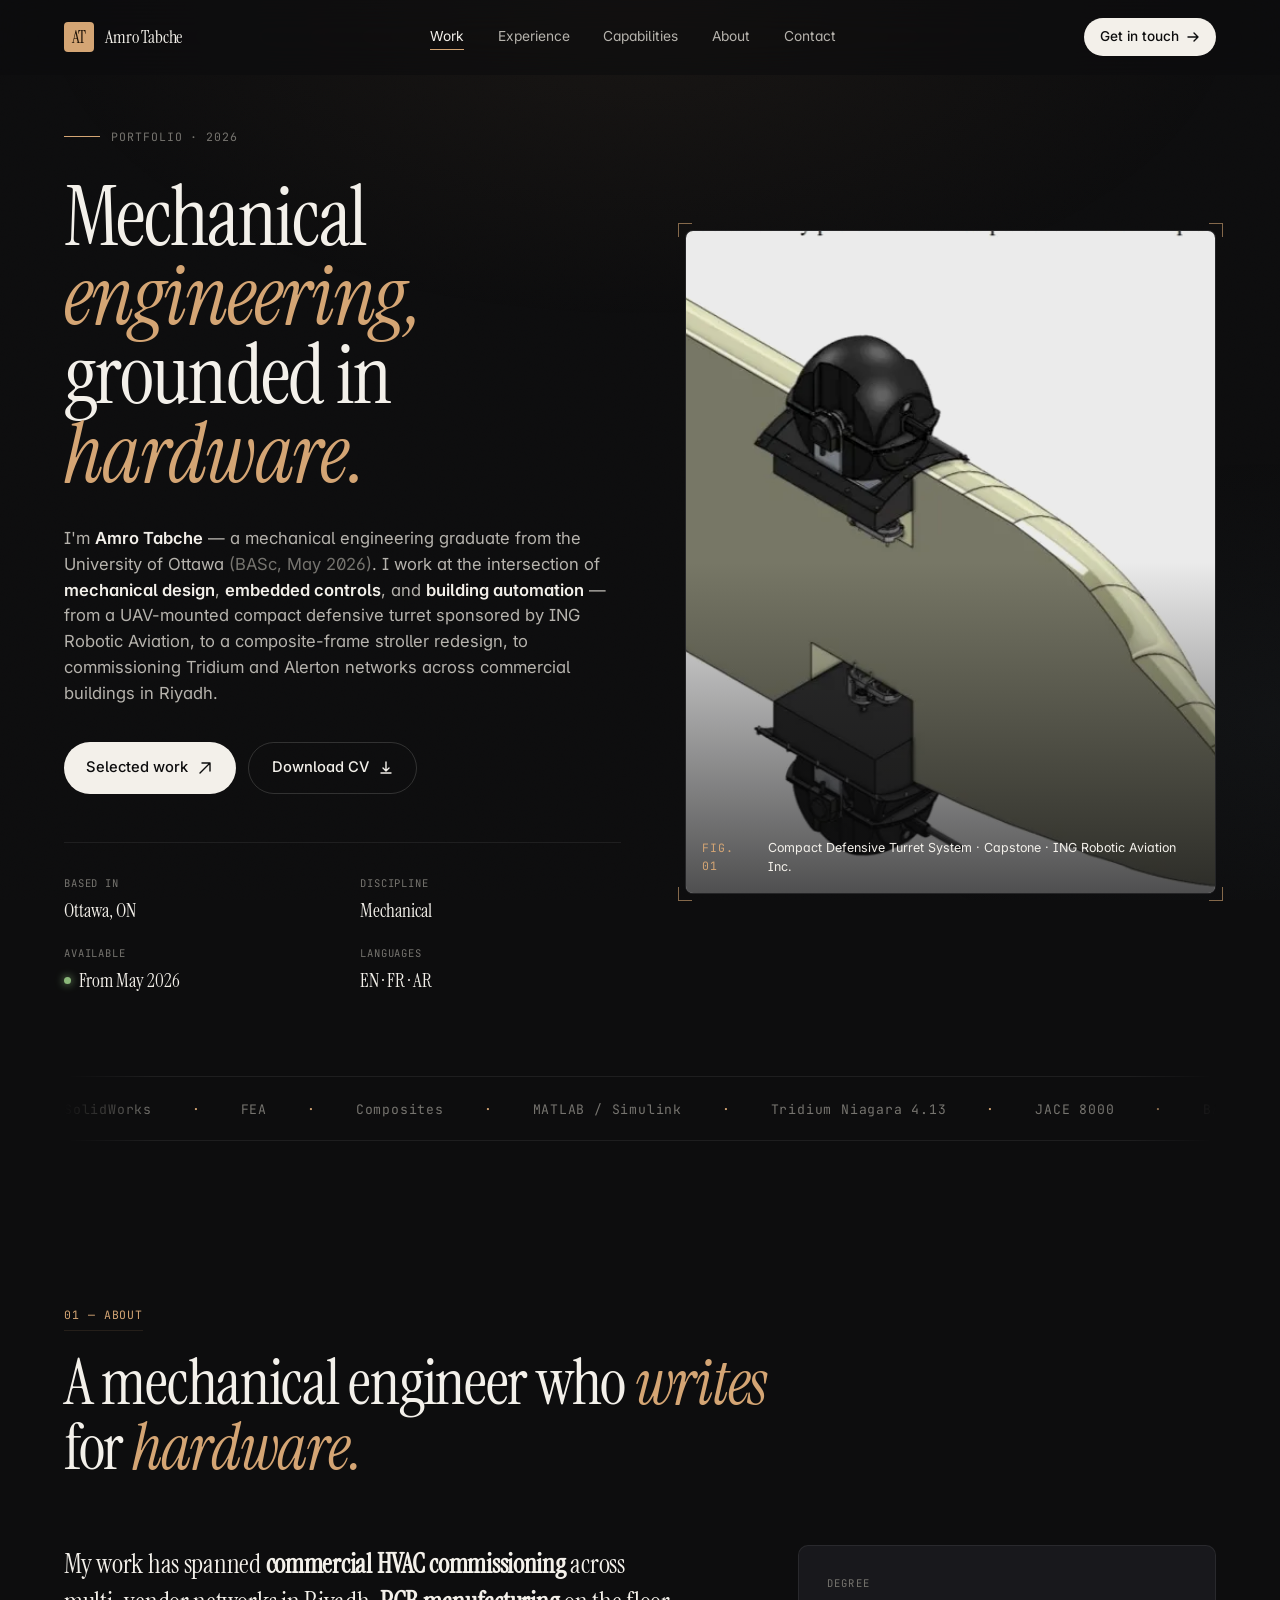
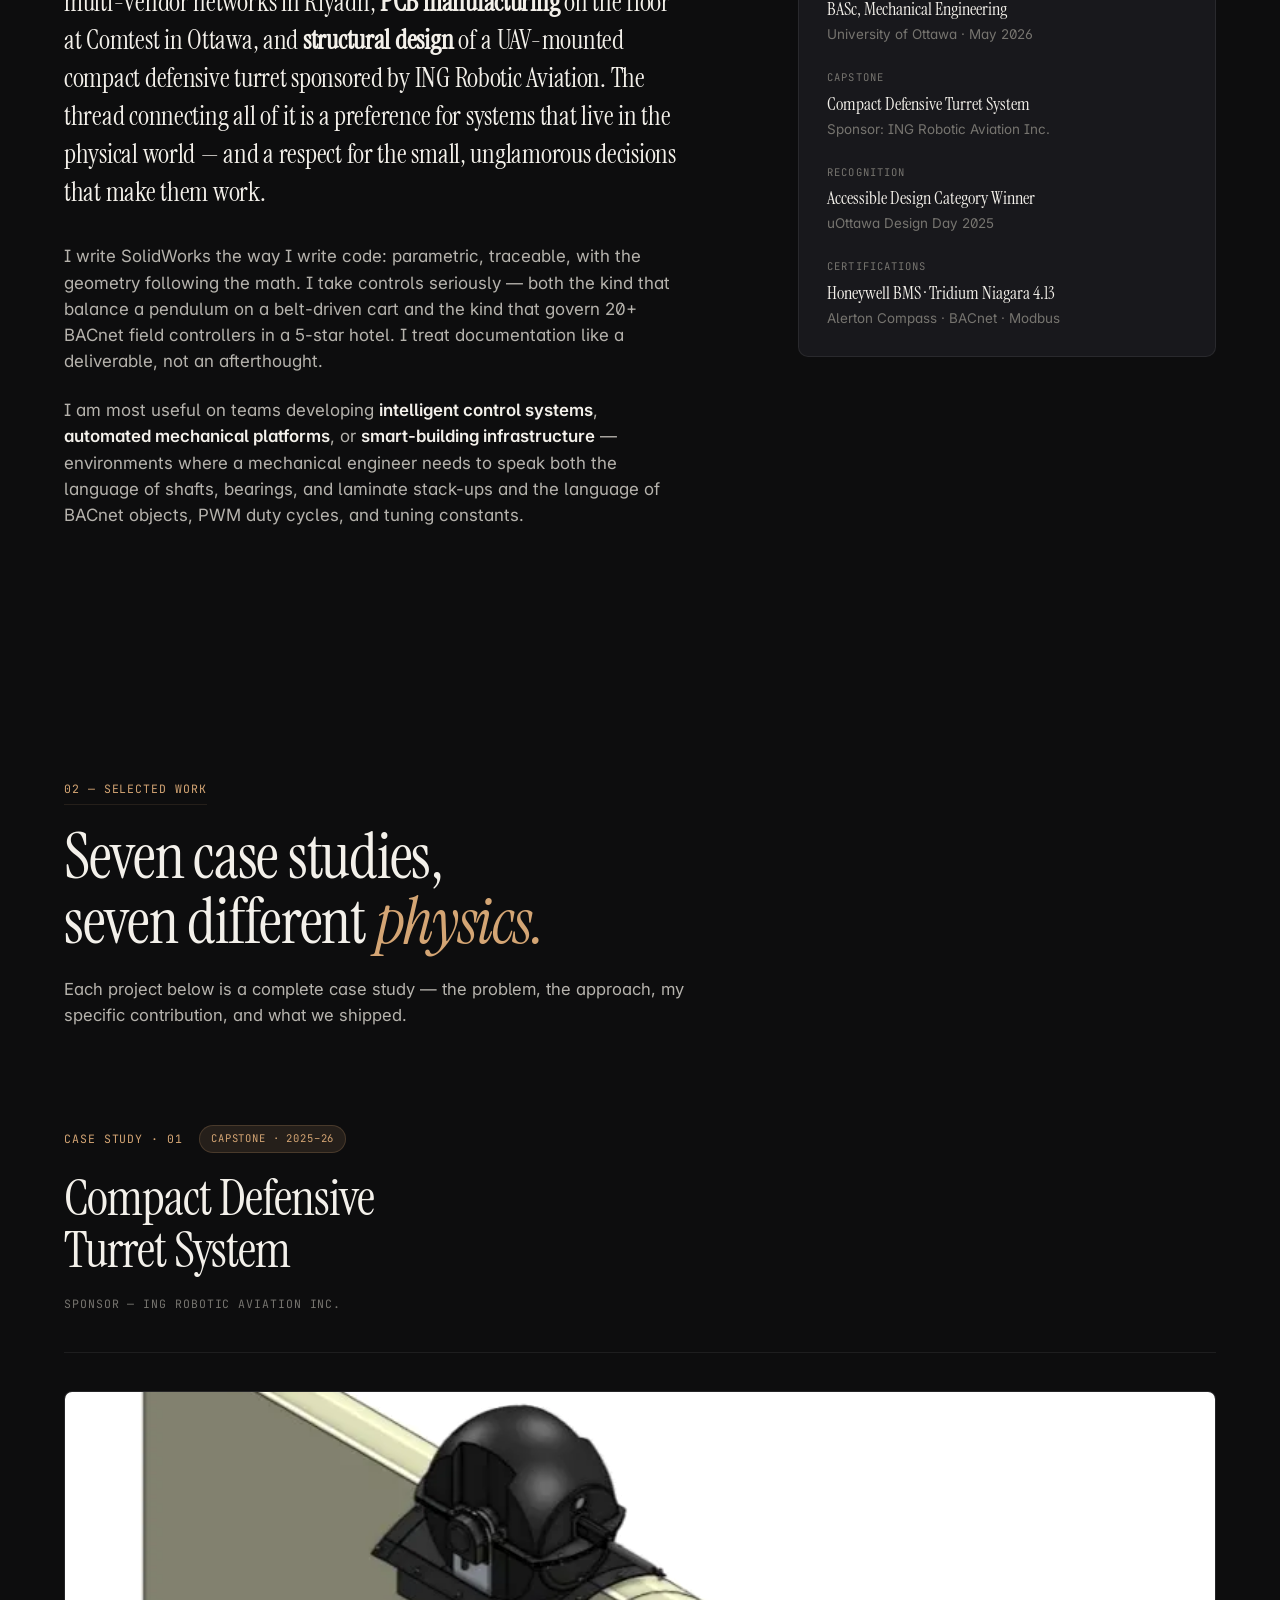
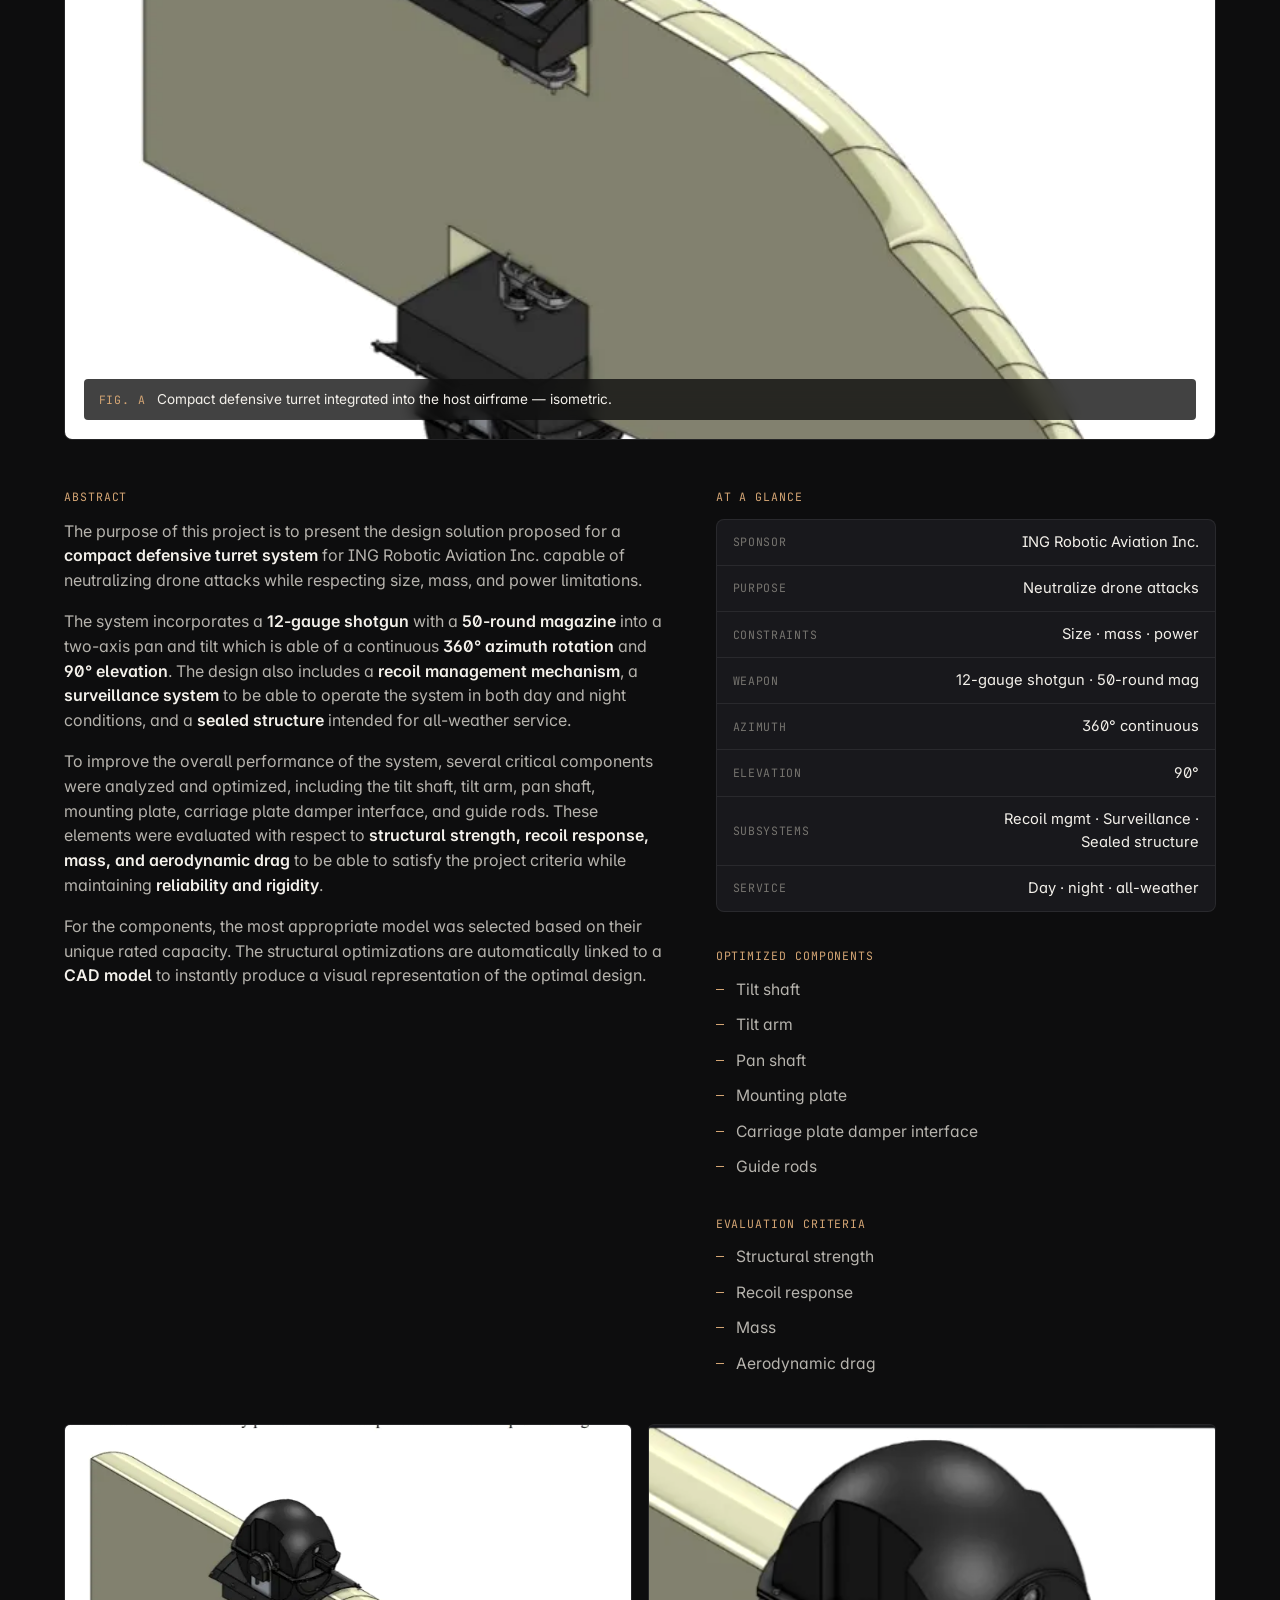
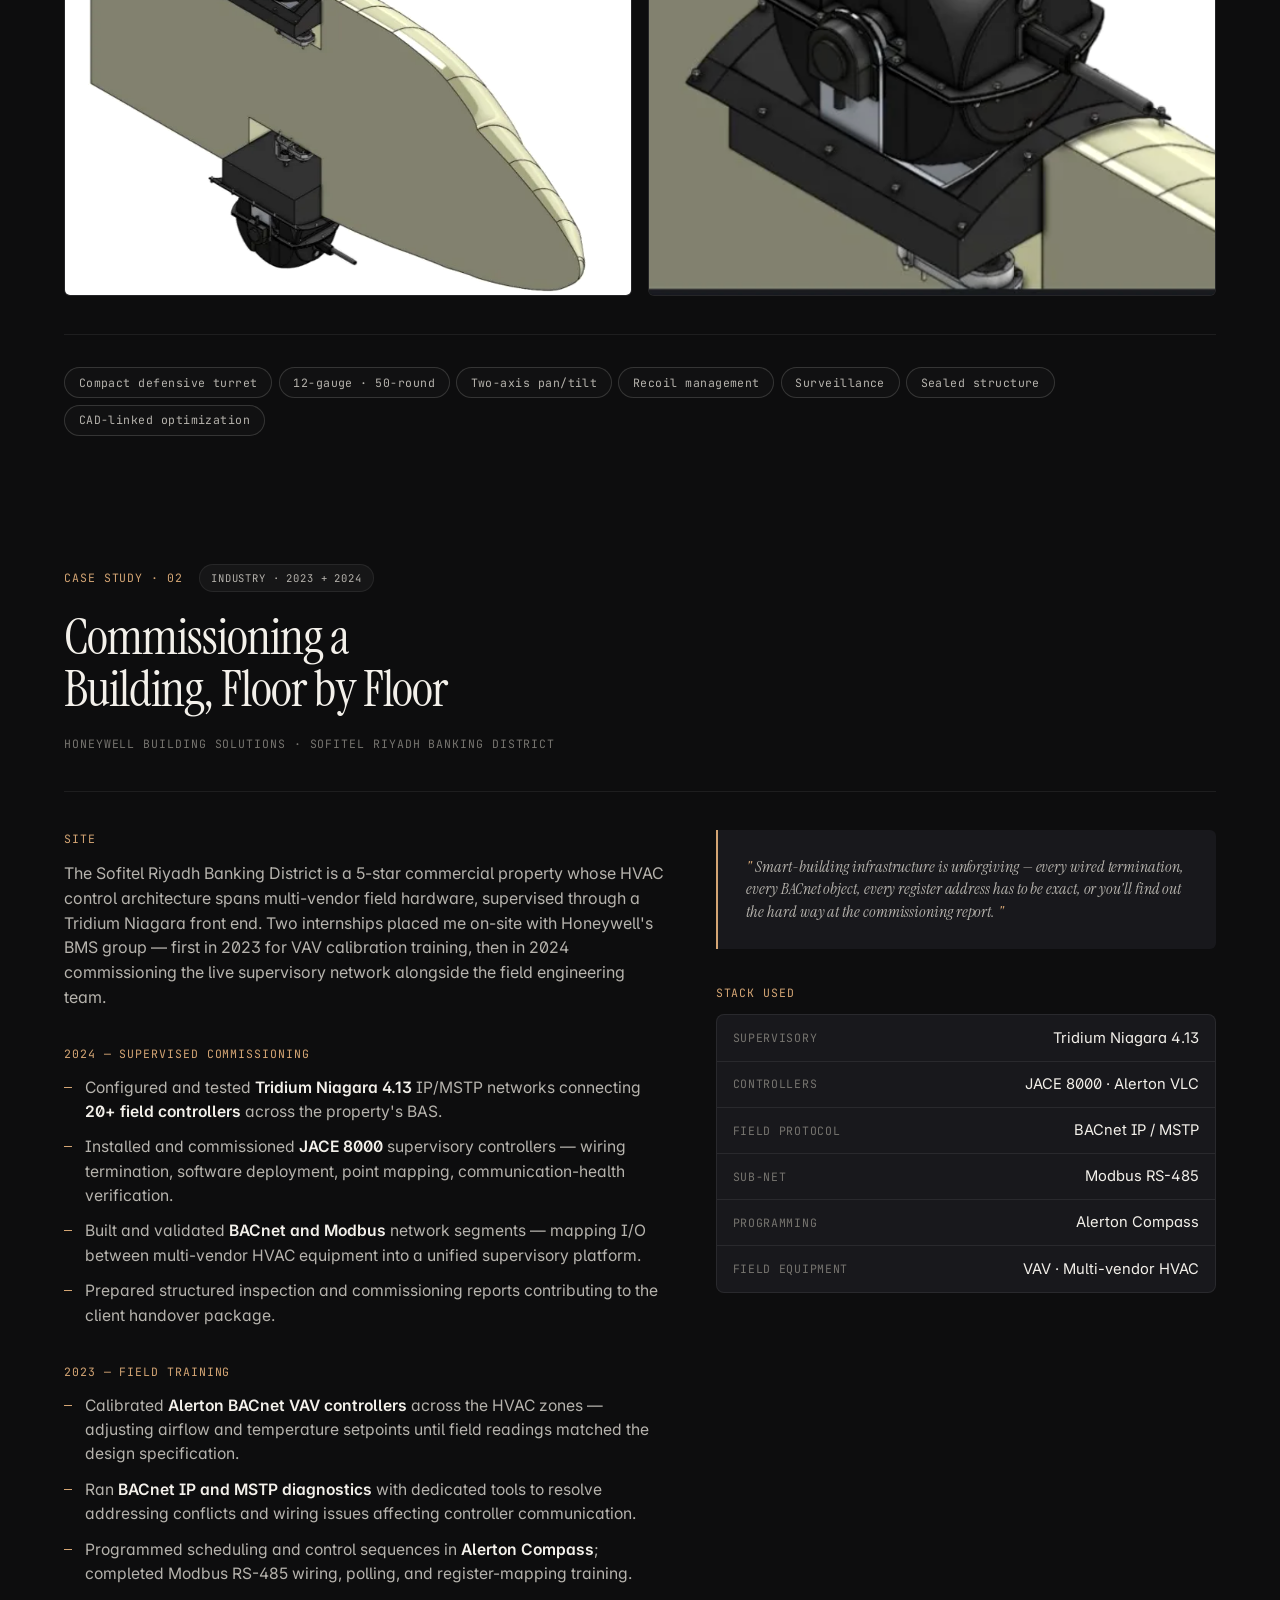
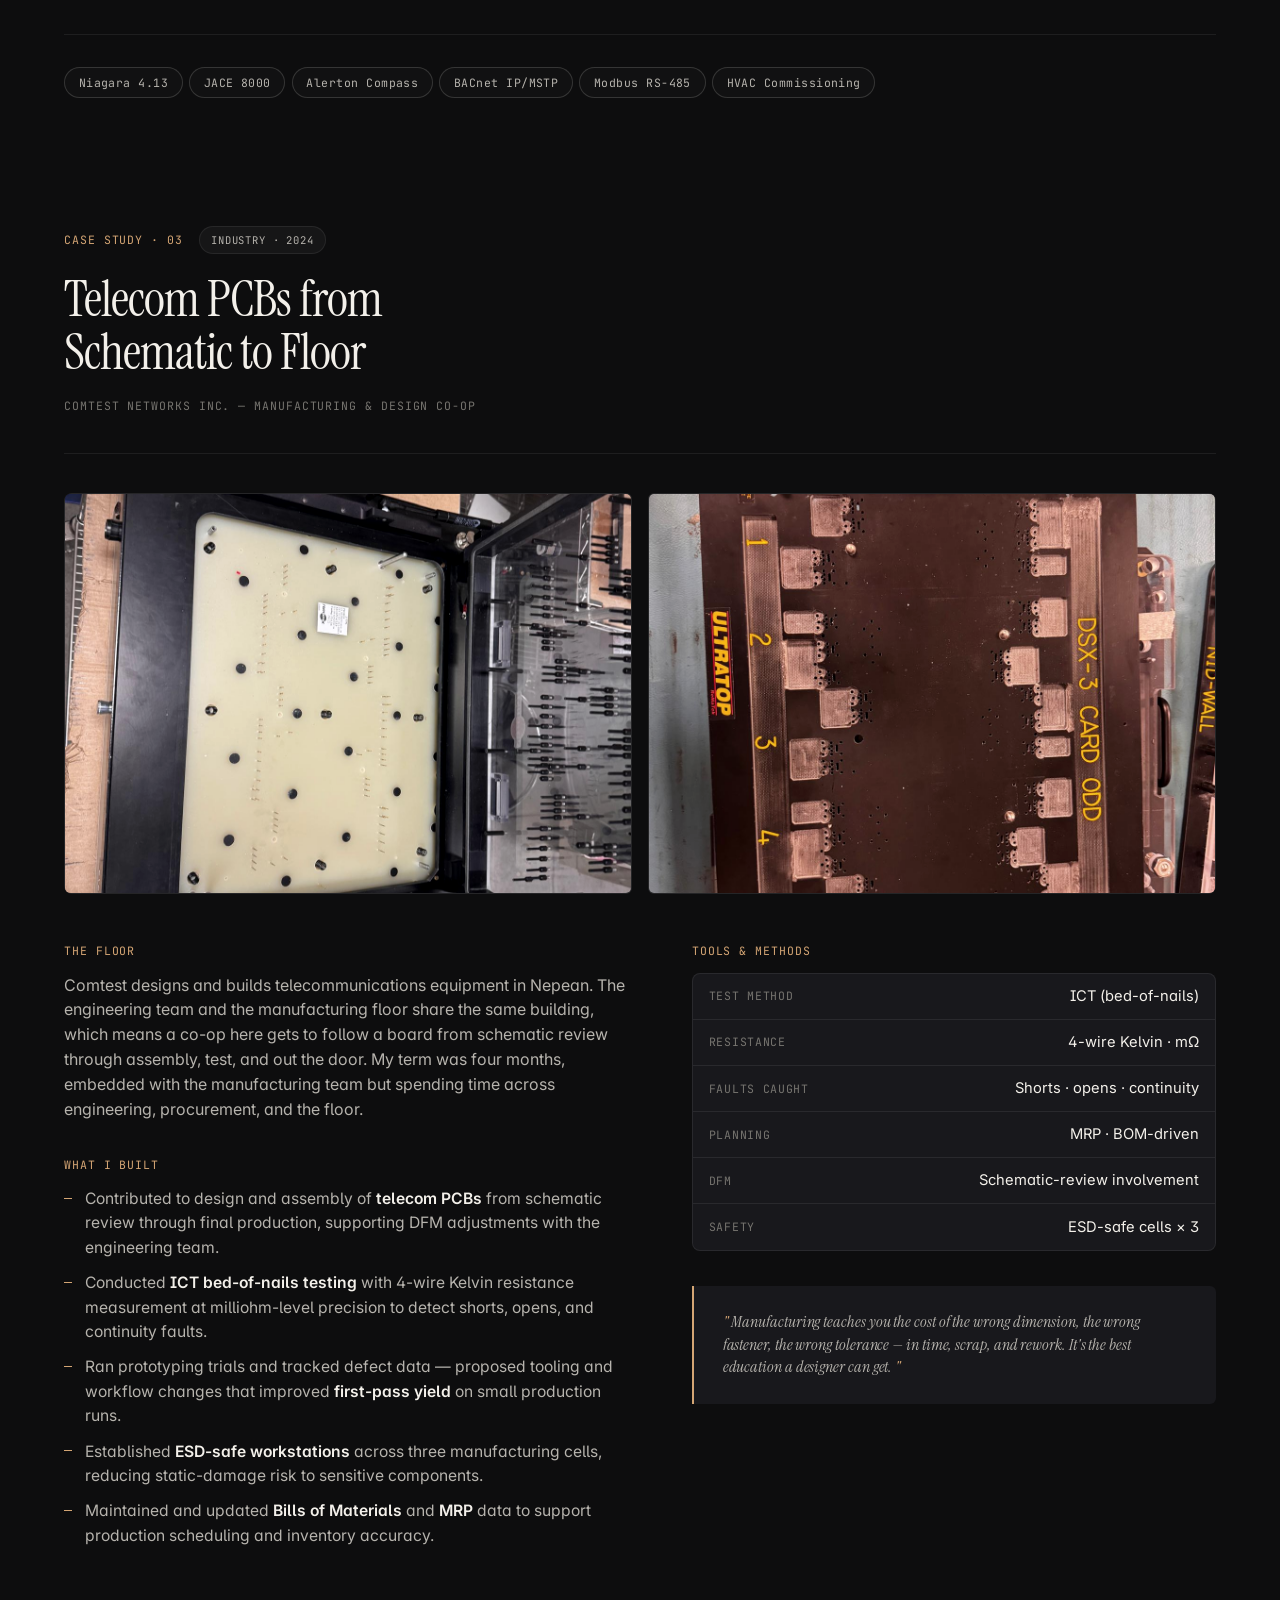
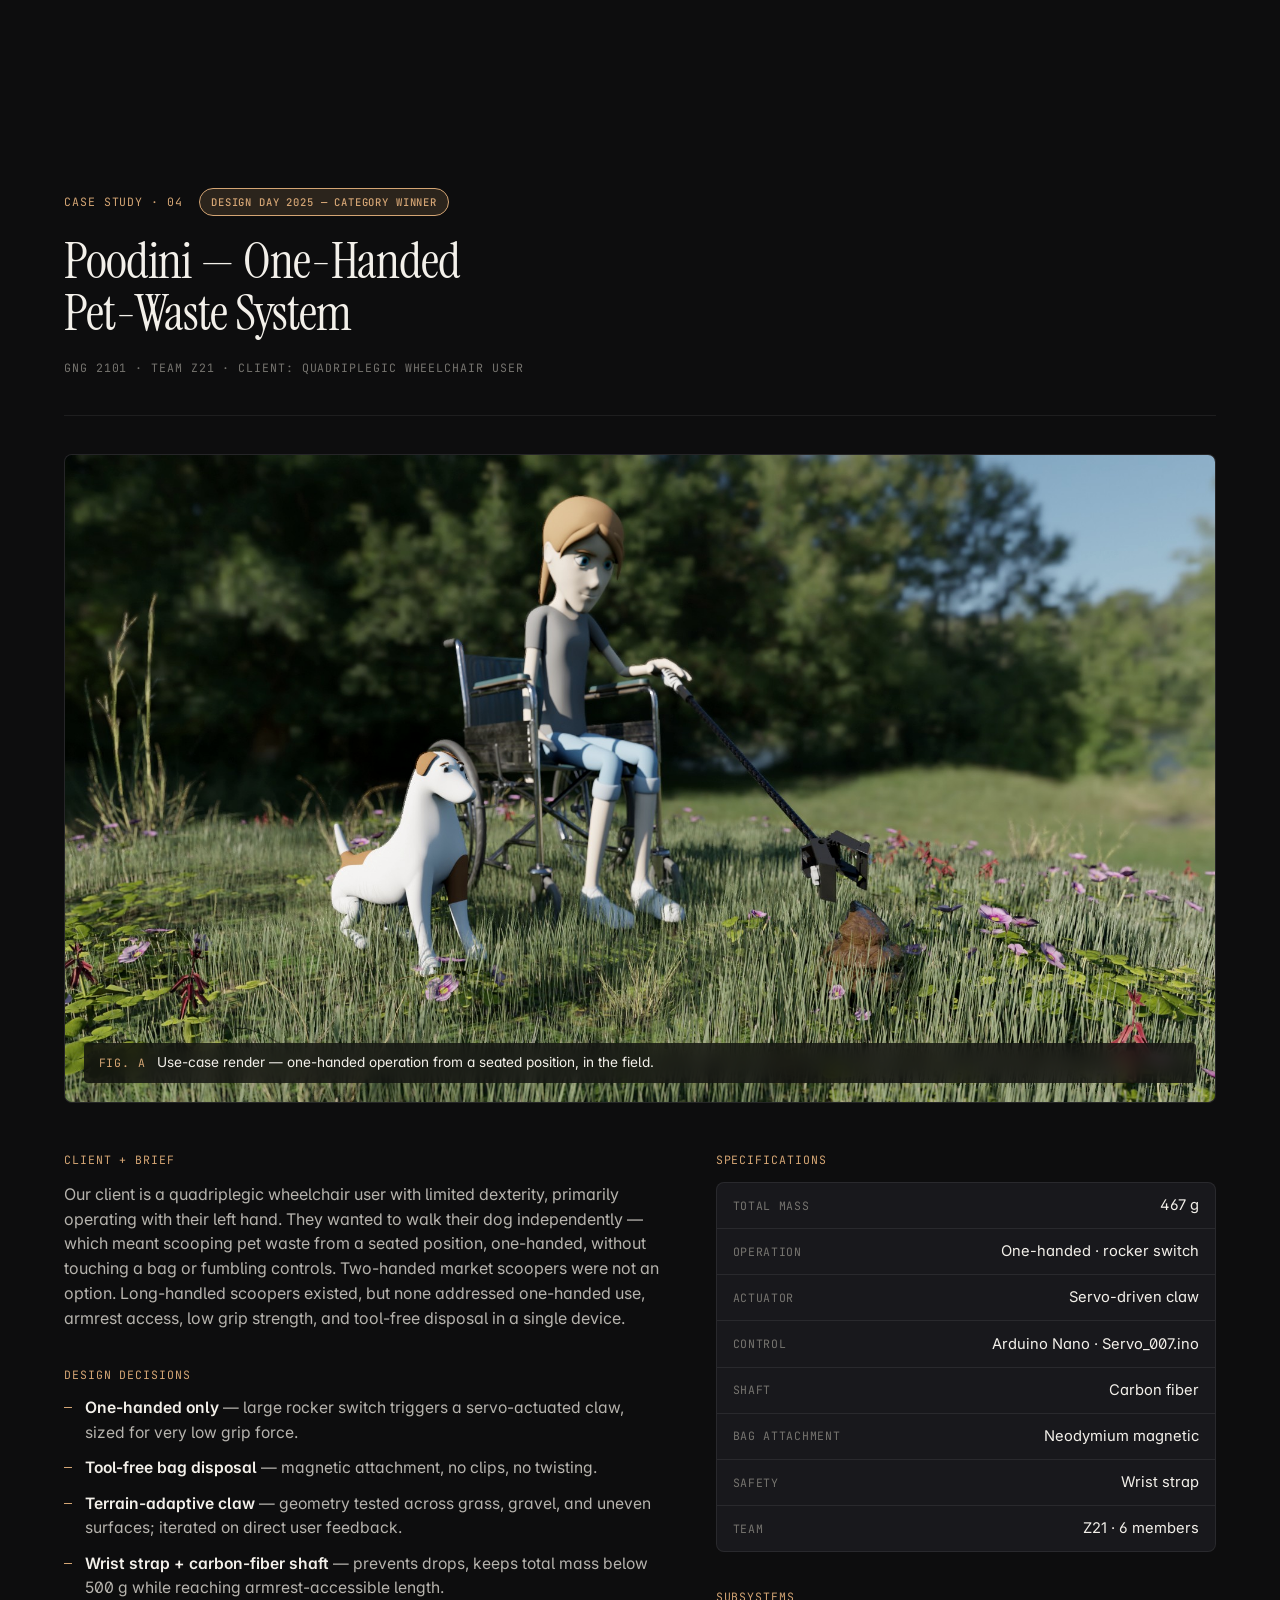
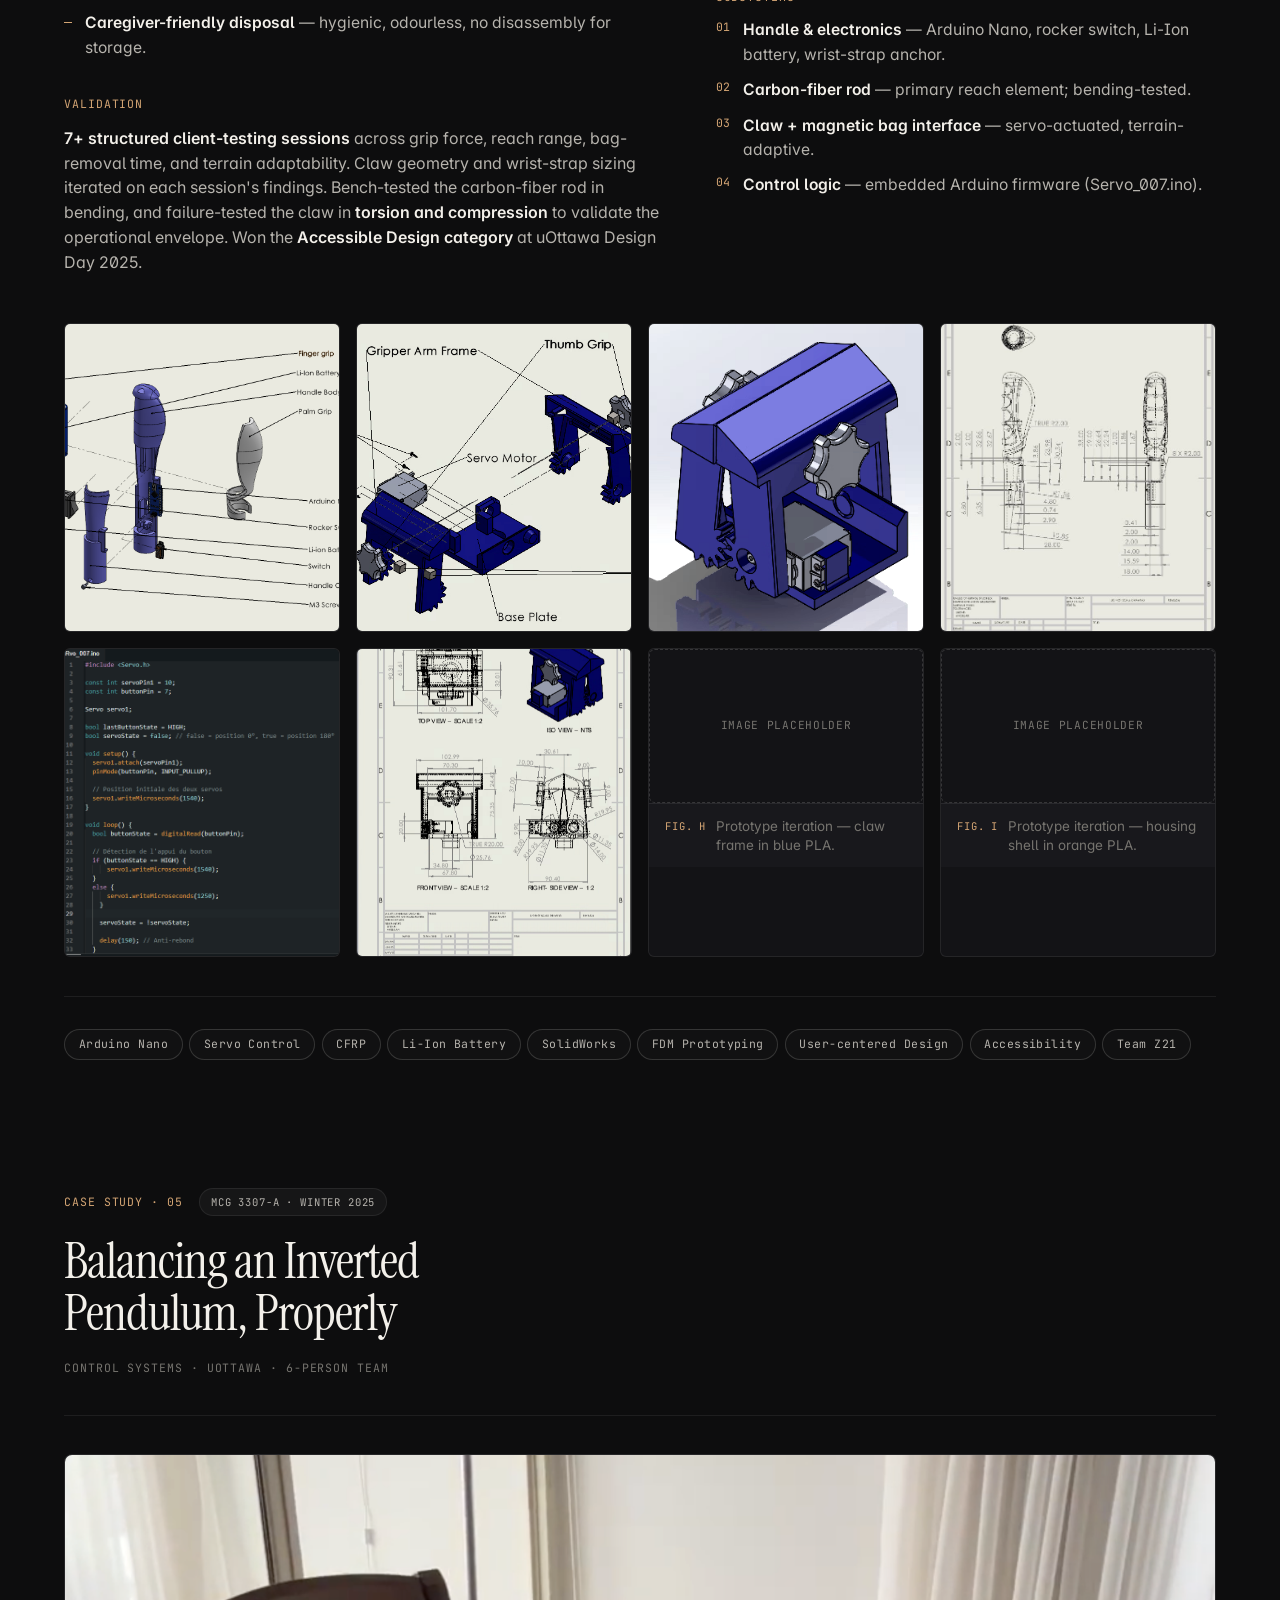
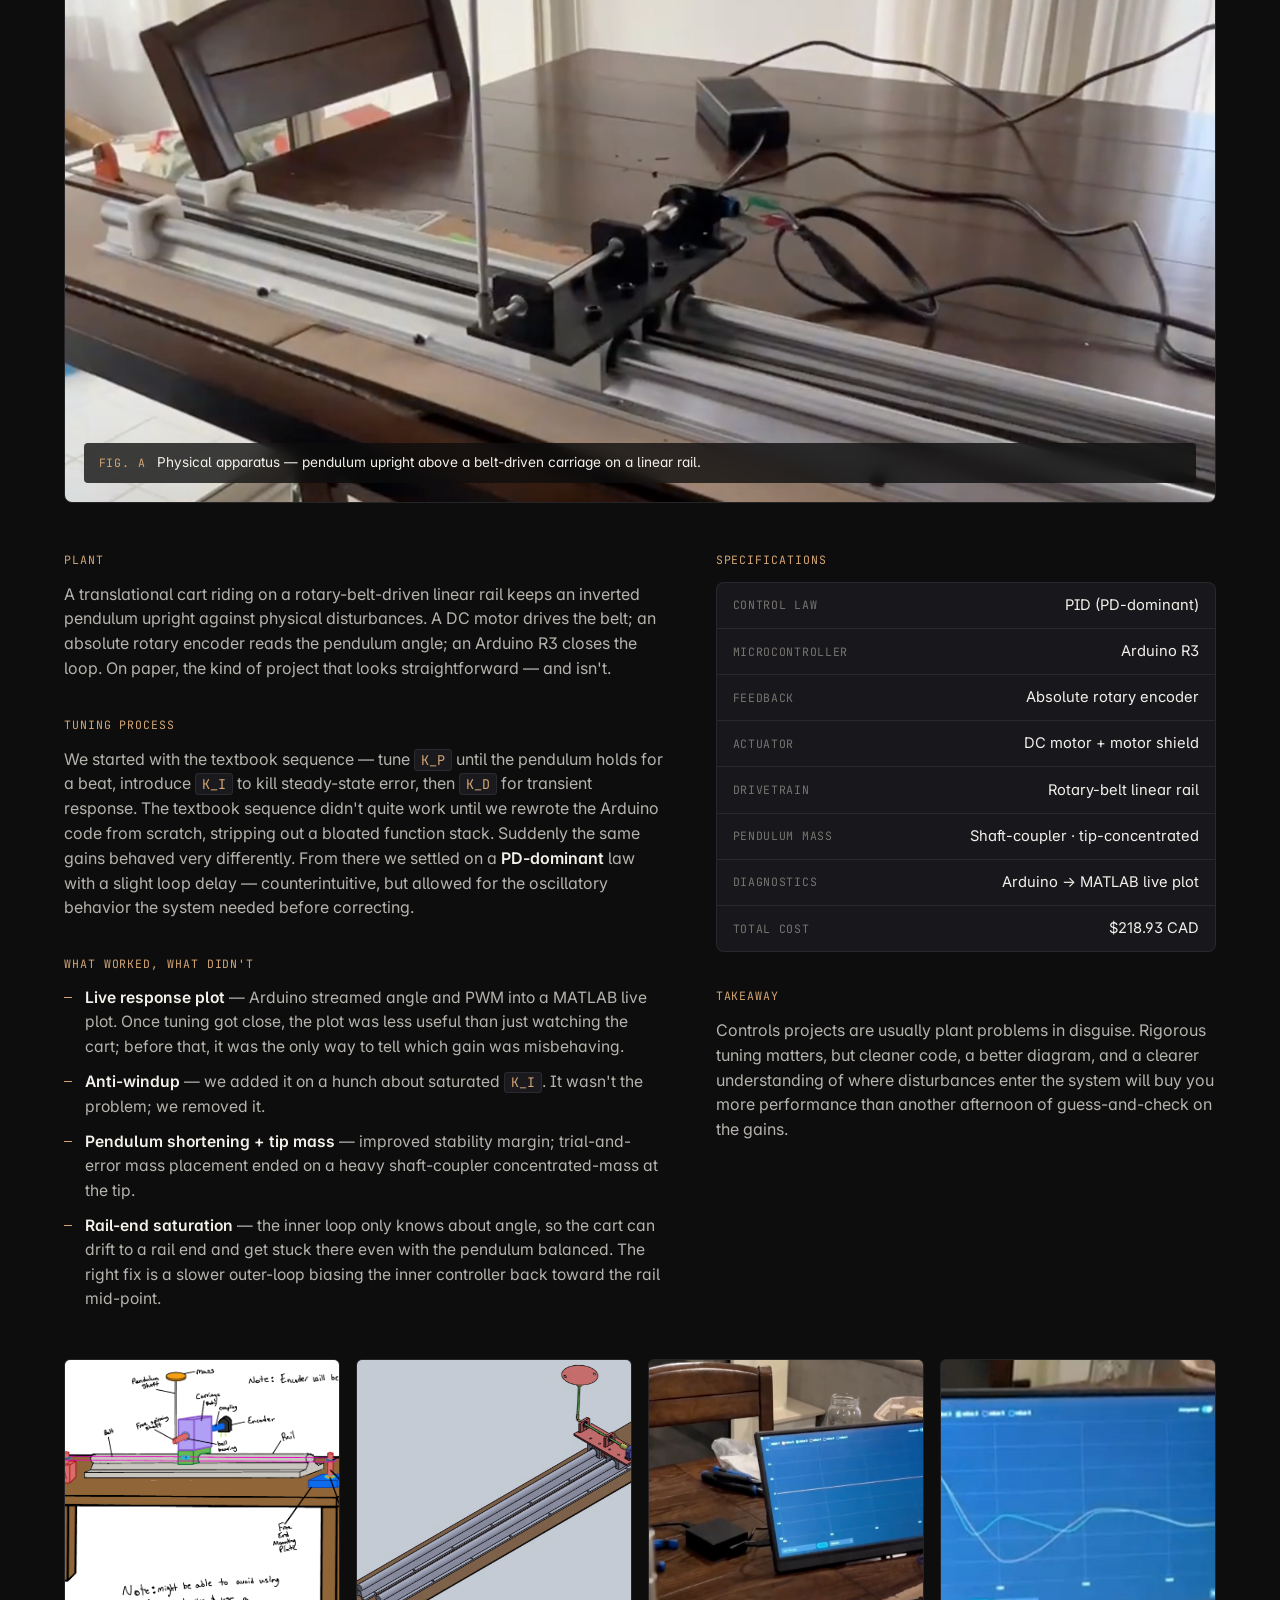
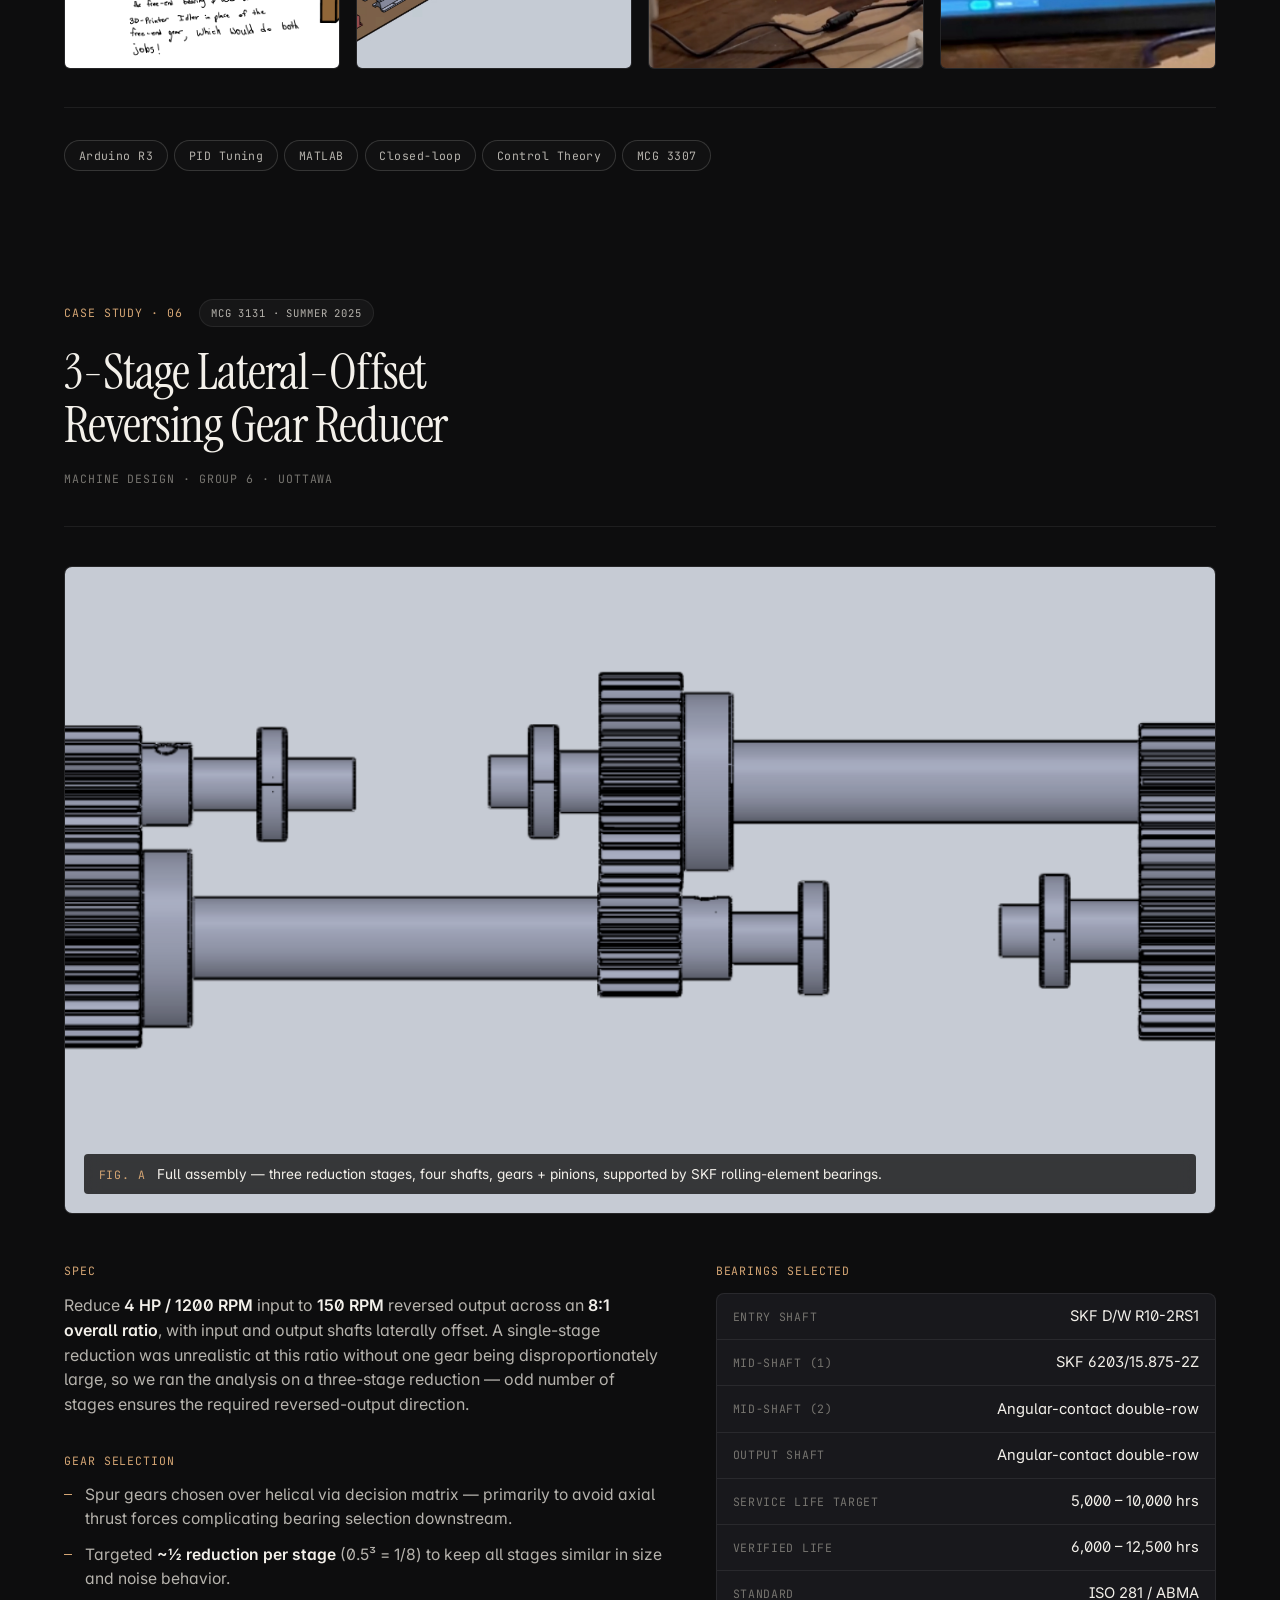
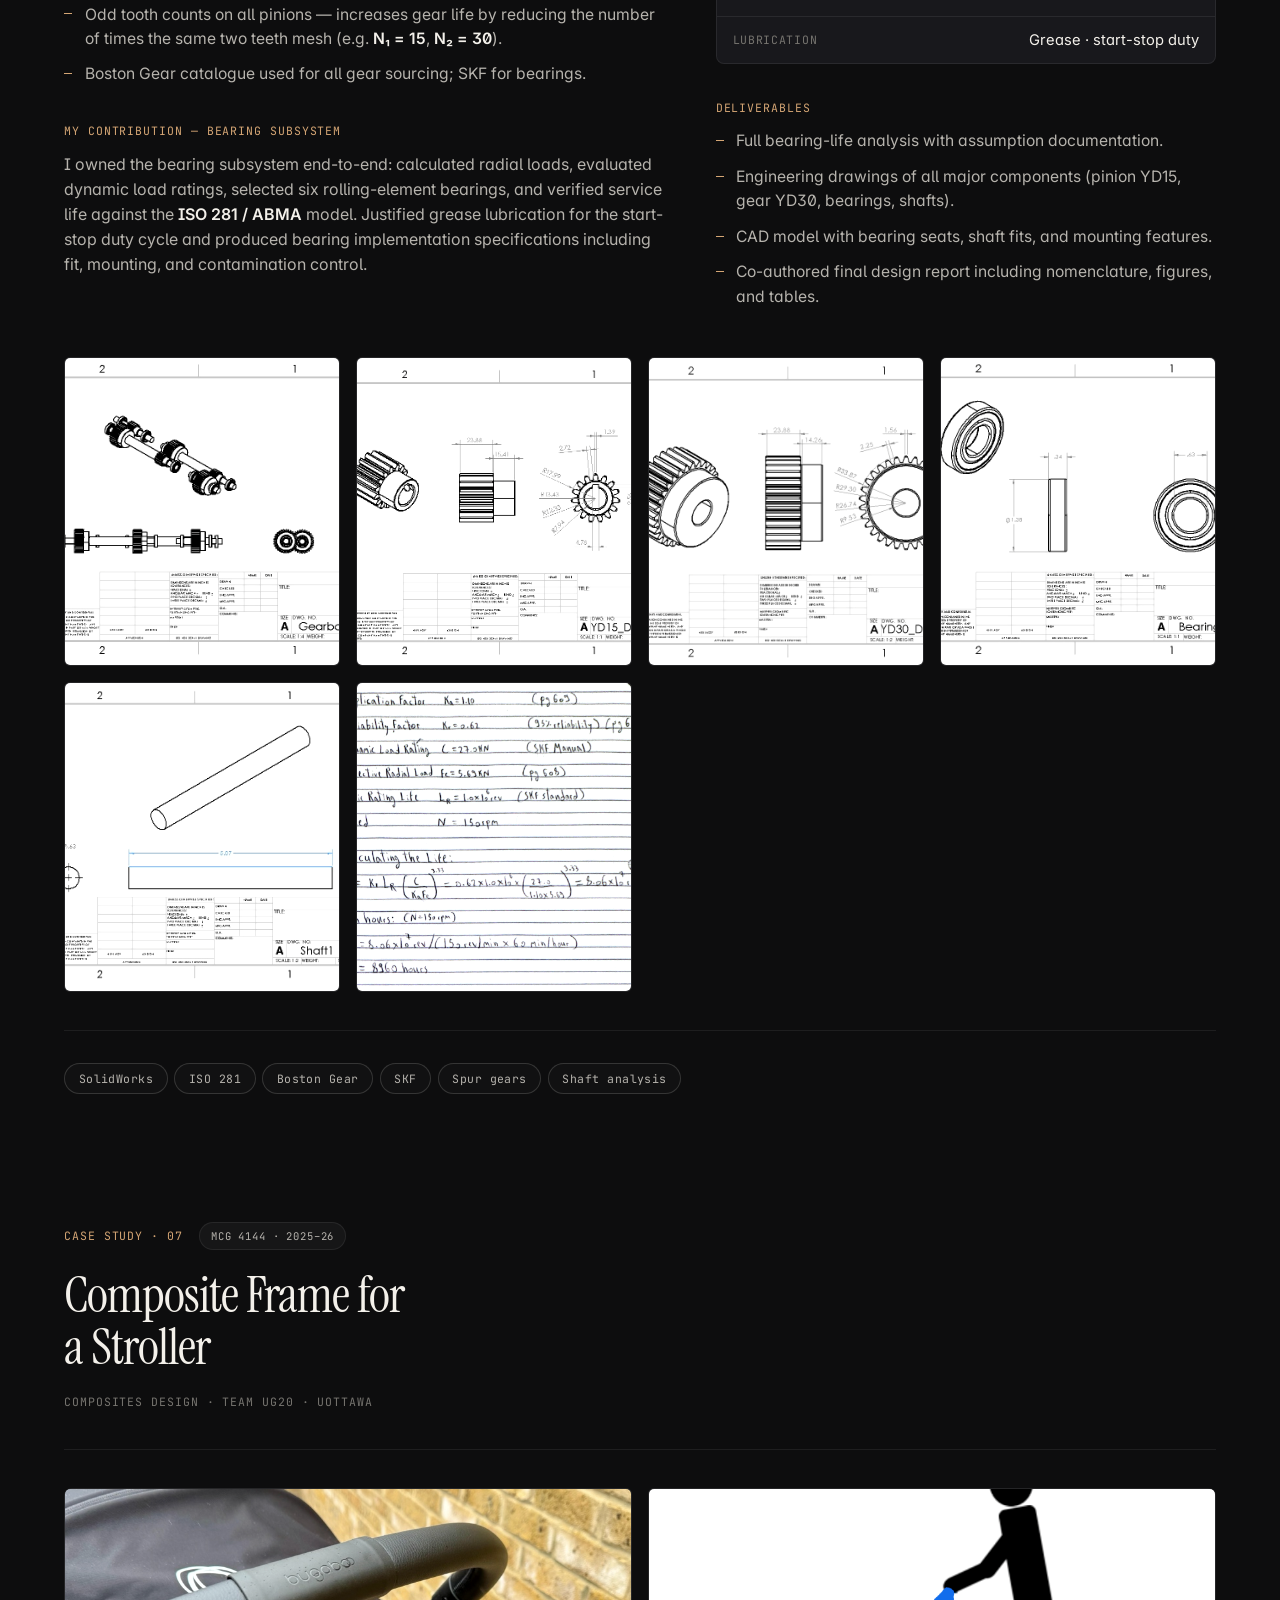
==== index.html @ 8e834064 "Initial portfolio" ====
<!DOCTYPE html>
<html lang="en">
<head>
  <meta charset="UTF-8" />
  <meta name="viewport" content="width=device-width, initial-scale=1.0" />
  <meta name="description" content="Amro Tabche — Mechanical Engineer (BASc, University of Ottawa). Selected work in mechanical design, controls, composites, and building automation." />
  <title>Amro Tabche — Mechanical Engineer</title>
  <link rel="preconnect" href="https://fonts.googleapis.com" />
  <link rel="preconnect" href="https://fonts.gstatic.com" crossorigin />
  <link href="https://fonts.googleapis.com/css2?family=Inter:wght@300;400;500;600;700&family=Instrument+Serif:ital@0;1&family=JetBrains+Mono:wght@300;400;500&display=swap" rel="stylesheet" />
  <link rel="stylesheet" href="styles.css" />
</head>
<body>

  <!-- =================== NAV =================== -->
  <header class="nav" id="nav">
    <a href="#top" class="nav__brand">
      <span class="nav__mark">AT</span>
      <span class="nav__name">Amro Tabche</span>
    </a>
    <nav class="nav__links" aria-label="Primary">
      <a href="#work">Work</a>
      <a href="#experience">Experience</a>
      <a href="#capabilities">Capabilities</a>
      <a href="#about">About</a>
      <a href="#contact">Contact</a>
    </nav>
    <a href="mailto:amrotabche@gmail.com" class="nav__cta">
      <span>Get in touch</span>
      <svg width="14" height="14" viewBox="0 0 14 14" aria-hidden="true"><path d="M2 7h10M8 3l4 4-4 4" stroke="currentColor" stroke-width="1.4" fill="none" stroke-linecap="round" stroke-linejoin="round"/></svg>
    </a>
    <button class="nav__menu" id="nav-menu" aria-label="Toggle menu">
      <span></span><span></span><span></span>
    </button>
  </header>

  <div class="progress" id="progress" aria-hidden="true"></div>

  <main id="top">

    <!-- =================== HERO =================== -->
    <section class="hero">
      <div class="hero__inner">

        <div class="hero__intro">
          <div class="hero__meta">
            <span class="meta-line"></span>
            <span class="mono">Portfolio · 2026</span>
          </div>

          <h1 class="hero__title">
            <span class="ws">Mechanical</span>
            <span class="ws"><em>engineering,</em></span>
            <span class="ws">grounded in</span>
            <span class="ws"><em>hardware.</em></span>
          </h1>

          <p class="hero__lede">
            I'm <strong>Amro Tabche</strong> — a mechanical engineering graduate
            from the University of Ottawa <span class="muted">(BASc, May 2026)</span>.
            I work at the intersection of <strong>mechanical design</strong>,
            <strong>embedded controls</strong>, and <strong>building automation</strong> —
            from a UAV-mounted compact defensive turret sponsored by ING Robotic Aviation,
            to a composite-frame stroller redesign, to commissioning Tridium and Alerton
            networks across commercial buildings in Riyadh.
          </p>

          <div class="hero__actions">
            <a href="#work" class="btn btn--primary">
              <span>Selected work</span>
              <svg width="16" height="16" viewBox="0 0 16 16" aria-hidden="true"><path d="M3 13L13 3M5 3h8v8" stroke="currentColor" stroke-width="1.4" fill="none" stroke-linecap="round" stroke-linejoin="round"/></svg>
            </a>
            <a href="../Amro_Tabche_Resume.pdf" class="btn btn--ghost" target="_blank" rel="noopener">
              <span>Download CV</span>
              <svg width="16" height="16" viewBox="0 0 16 16" aria-hidden="true"><path d="M8 2v9m0 0l-3-3m3 3l3-3M3 13h10" stroke="currentColor" stroke-width="1.4" fill="none" stroke-linecap="round" stroke-linejoin="round"/></svg>
            </a>
          </div>

          <dl class="hero__stats">
            <div><dt class="mono">Based in</dt><dd>Ottawa, ON</dd></div>
            <div><dt class="mono">Discipline</dt><dd>Mechanical</dd></div>
            <div><dt class="mono">Available</dt><dd><span class="dot dot--ok"></span>From May 2026</dd></div>
            <div><dt class="mono">Languages</dt><dd>EN · FR · AR</dd></div>
          </dl>
        </div>

        <div class="hero__visual" aria-hidden="true">
          <div class="hero__image-wrap">
            <img src="assets/turret/wing_iso.jpg" alt="Compact Defensive Turret System — UAV-mounted, isometric view" class="hero__image" />
            <div class="hero__image-overlay"></div>
            <div class="hero__image-caption">
              <span class="mono">FIG. 01</span>
              <span>Compact Defensive Turret System · Capstone · ING Robotic Aviation Inc.</span>
            </div>
          </div>
          <div class="hero__marker hero__marker--tl"></div>
          <div class="hero__marker hero__marker--tr"></div>
          <div class="hero__marker hero__marker--bl"></div>
          <div class="hero__marker hero__marker--br"></div>
        </div>

      </div>

      <div class="hero__ticker">
        <div class="ticker__track">
          <span>SolidWorks</span><span>·</span>
          <span>FEA</span><span>·</span>
          <span>Composites</span><span>·</span>
          <span>MATLAB / Simulink</span><span>·</span>
          <span>Tridium Niagara 4.13</span><span>·</span>
          <span>JACE 8000</span><span>·</span>
          <span>BACnet IP/MSTP</span><span>·</span>
          <span>Modbus RS-485</span><span>·</span>
          <span>Alerton Compass</span><span>·</span>
          <span>Arduino · C/C++</span><span>·</span>
          <span>PID Control</span><span>·</span>
          <span>ICT · 4-wire Kelvin</span><span>·</span>
          <span>Honeywell · BMS</span><span>·</span>
          <span>SolidWorks</span><span>·</span>
          <span>FEA</span><span>·</span>
          <span>Composites</span><span>·</span>
          <span>MATLAB / Simulink</span><span>·</span>
          <span>Tridium Niagara 4.13</span><span>·</span>
          <span>JACE 8000</span><span>·</span>
          <span>BACnet IP/MSTP</span><span>·</span>
        </div>
      </div>
    </section>

    <!-- =================== ABOUT =================== -->
    <section class="about" id="about">
      <div class="section-head">
        <span class="section-num mono">01 — About</span>
        <h2 class="section-title">A mechanical engineer who <em>writes</em><br/> for <em>hardware.</em></h2>
      </div>

      <div class="about__grid">
        <div class="about__body">
          <p>
            My work has spanned <strong>commercial HVAC commissioning</strong> across multi-vendor
            networks in Riyadh, <strong>PCB manufacturing</strong> on the floor at Comtest in
            Ottawa, and <strong>structural design</strong> of a UAV-mounted compact defensive
            turret sponsored by ING Robotic Aviation. The thread connecting all of it is a
            preference for systems that live in the physical world — and a respect for the small,
            unglamorous decisions that make them work.
          </p>
          <p>
            I write SolidWorks the way I write code: parametric, traceable, with the geometry
            following the math. I take controls seriously — both the kind that balance a
            pendulum on a belt-driven cart and the kind that govern 20+ BACnet field controllers
            in a 5-star hotel. I treat documentation like a deliverable, not an afterthought.
          </p>
          <p>
            I am most useful on teams developing <strong>intelligent control systems</strong>,
            <strong>automated mechanical platforms</strong>, or <strong>smart-building infrastructure</strong>
            — environments where a mechanical engineer needs to speak both the language of
            shafts, bearings, and laminate stack-ups and the language of BACnet objects, PWM
            duty cycles, and tuning constants.
          </p>
        </div>

        <aside class="about__facts">
          <div class="fact">
            <dt class="mono">Degree</dt>
            <dd>BASc, Mechanical Engineering<br/><span class="muted">University of Ottawa · May 2026</span></dd>
          </div>
          <div class="fact">
            <dt class="mono">Capstone</dt>
            <dd>Compact Defensive Turret System<br/><span class="muted">Sponsor: ING Robotic Aviation Inc.</span></dd>
          </div>
          <div class="fact">
            <dt class="mono">Recognition</dt>
            <dd>Accessible Design Category Winner<br/><span class="muted">uOttawa Design Day 2025</span></dd>
          </div>
          <div class="fact">
            <dt class="mono">Certifications</dt>
            <dd>Honeywell BMS · Tridium Niagara 4.13<br/><span class="muted">Alerton Compass · BACnet · Modbus</span></dd>
          </div>
        </aside>
      </div>
    </section>

    <!-- =================== SELECTED WORK =================== -->
    <section class="work" id="work">
      <div class="section-head">
        <span class="section-num mono">02 — Selected work</span>
        <h2 class="section-title">Seven case studies,<br/> seven different <em>physics.</em></h2>
        <p class="section-sub">
          Each project below is a complete case study — the problem, the approach, my specific
          contribution, and what we shipped.
        </p>
      </div>

      <!-- ============ CASE 01: TURRET (CAPSTONE) — ABSTRACT ONLY ============ -->
      <article class="case" id="case-turret">
        <header class="case__head">
          <div class="case__id">
            <span class="mono">Case study · 01</span>
            <span class="case__pill">Capstone · 2025–26</span>
          </div>
          <h3 class="case__title">Compact Defensive<br/>Turret System</h3>
          <p class="case__client mono">SPONSOR — ING ROBOTIC AVIATION INC.</p>
        </header>

        <div class="case__hero">
          <img src="assets/turret/wing_iso.jpg" alt="Compact defensive turret — UAV-mounted, isometric view" loading="lazy" />
          <div class="case__hero-cap">
            <span class="mono">FIG. A</span>
            <span>Compact defensive turret integrated into the host airframe — isometric.</span>
          </div>
        </div>

        <div class="case__body case__body--full">
          <div class="case__col">
            <div class="case__block">
              <h4 class="case__block-title mono">Abstract</h4>
              <p>
                The purpose of this project is to present the design solution proposed for a
                <strong>compact defensive turret system</strong> for ING Robotic Aviation Inc.
                capable of neutralizing drone attacks while respecting size, mass, and power
                limitations.
              </p>
              <p>
                The system incorporates a <strong>12-gauge shotgun</strong> with a
                <strong>50-round magazine</strong> into a two-axis pan and tilt which is able
                of a continuous <strong>360° azimuth rotation</strong> and
                <strong>90° elevation</strong>. The design also includes a
                <strong>recoil management mechanism</strong>, a <strong>surveillance system</strong>
                to be able to operate the system in both day and night conditions, and a
                <strong>sealed structure</strong> intended for all-weather service.
              </p>
              <p>
                To improve the overall performance of the system, several critical components
                were analyzed and optimized, including the tilt shaft, tilt arm, pan shaft,
                mounting plate, carriage plate damper interface, and guide rods. These elements
                were evaluated with respect to <strong>structural strength, recoil response,
                mass, and aerodynamic drag</strong> to be able to satisfy the project criteria
                while maintaining <strong>reliability and rigidity</strong>.
              </p>
              <p>
                For the components, the most appropriate model was selected based on their
                unique rated capacity. The structural optimizations are automatically linked
                to a <strong>CAD model</strong> to instantly produce a visual representation
                of the optimal design.
              </p>
            </div>
          </div>

          <div class="case__col">
            <div class="case__block">
              <h4 class="case__block-title mono">At a glance</h4>
              <dl class="speclist">
                <div><dt>Sponsor</dt><dd>ING Robotic Aviation Inc.</dd></div>
                <div><dt>Purpose</dt><dd>Neutralize drone attacks</dd></div>
                <div><dt>Constraints</dt><dd>Size · mass · power</dd></div>
                <div><dt>Weapon</dt><dd>12-gauge shotgun · 50-round mag</dd></div>
                <div><dt>Azimuth</dt><dd>360° continuous</dd></div>
                <div><dt>Elevation</dt><dd>90°</dd></div>
                <div><dt>Subsystems</dt><dd>Recoil mgmt · Surveillance · Sealed structure</dd></div>
                <div><dt>Service</dt><dd>Day · night · all-weather</dd></div>
              </dl>
            </div>

            <div class="case__block">
              <h4 class="case__block-title mono">Optimized components</h4>
              <ul class="bulleted">
                <li>Tilt shaft</li><li>Tilt arm</li><li>Pan shaft</li>
                <li>Mounting plate</li><li>Carriage plate damper interface</li><li>Guide rods</li>
              </ul>
            </div>

            <div class="case__block">
              <h4 class="case__block-title mono">Evaluation criteria</h4>
              <ul class="bulleted">
                <li>Structural strength</li><li>Recoil response</li>
                <li>Mass</li><li>Aerodynamic drag</li>
              </ul>
            </div>
          </div>
        </div>

        <div class="case__gallery case__gallery--two">
          <figure class="case__fig case__fig--lg">
            <img src="assets/turret/wing_iso.jpg" alt="Defensive turret — isometric view on host airframe" loading="lazy" />
            <figcaption><span class="mono">FIG. A</span> Isometric — full system in installed configuration on the host airframe.</figcaption>
          </figure>
          <figure class="case__fig case__fig--lg">
            <img src="assets/turret/dome_detail.jpg" alt="Defensive turret — close-up of the sealed dome and surveillance interface" loading="lazy" />
            <figcaption><span class="mono">FIG. B</span> Detail — sealed dome enclosure with the surveillance interface visible.</figcaption>
          </figure>
        </div>

        <div class="case__tags">
          <span class="tag">Compact defensive turret</span>
          <span class="tag">12-gauge · 50-round</span>
          <span class="tag">Two-axis pan/tilt</span>
          <span class="tag">Recoil management</span>
          <span class="tag">Surveillance</span>
          <span class="tag">Sealed structure</span>
          <span class="tag">CAD-linked optimization</span>
        </div>
      </article>

      <!-- ============ CASE 02: HONEYWELL ============ -->
      <article class="case" id="case-honeywell">
        <header class="case__head">
          <div class="case__id">
            <span class="mono">Case study · 02</span>
            <span class="case__pill case__pill--neutral">Industry · 2023 + 2024</span>
          </div>
          <h3 class="case__title">Commissioning a<br/>Building, Floor by Floor</h3>
          <p class="case__client mono">HONEYWELL BUILDING SOLUTIONS · SOFITEL RIYADH BANKING DISTRICT</p>
        </header>

        <div class="case__body case__body--full">
          <div class="case__col">
            <div class="case__block">
              <h4 class="case__block-title mono">Site</h4>
              <p>
                The Sofitel Riyadh Banking District is a 5-star commercial property whose HVAC
                control architecture spans multi-vendor field hardware, supervised through a
                Tridium Niagara front end. Two internships placed me on-site with Honeywell's
                BMS group — first in 2023 for VAV calibration training, then in 2024 commissioning
                the live supervisory network alongside the field engineering team.
              </p>
            </div>
            <div class="case__block">
              <h4 class="case__block-title mono">2024 — Supervised commissioning</h4>
              <ul class="bulleted">
                <li>Configured and tested <strong>Tridium Niagara 4.13</strong> IP/MSTP networks connecting <strong>20+ field controllers</strong> across the property's BAS.</li>
                <li>Installed and commissioned <strong>JACE 8000</strong> supervisory controllers — wiring termination, software deployment, point mapping, communication-health verification.</li>
                <li>Built and validated <strong>BACnet and Modbus</strong> network segments — mapping I/O between multi-vendor HVAC equipment into a unified supervisory platform.</li>
                <li>Prepared structured inspection and commissioning reports contributing to the client handover package.</li>
              </ul>
            </div>
            <div class="case__block">
              <h4 class="case__block-title mono">2023 — Field training</h4>
              <ul class="bulleted">
                <li>Calibrated <strong>Alerton BACnet VAV controllers</strong> across the HVAC zones — adjusting airflow and temperature setpoints until field readings matched the design specification.</li>
                <li>Ran <strong>BACnet IP and MSTP diagnostics</strong> with dedicated tools to resolve addressing conflicts and wiring issues affecting controller communication.</li>
                <li>Programmed scheduling and control sequences in <strong>Alerton Compass</strong>; completed Modbus RS-485 wiring, polling, and register-mapping training.</li>
              </ul>
            </div>
          </div>
          <div class="case__col">
            <div class="case__block case__block--quote">
              <p class="big-quote">
                Smart-building infrastructure is unforgiving — every wired termination,
                every BACnet object, every register address has to be exact, or you'll
                find out the hard way at the commissioning report.
              </p>
            </div>
            <div class="case__block">
              <h4 class="case__block-title mono">Stack used</h4>
              <dl class="speclist">
                <div><dt>Supervisory</dt><dd>Tridium Niagara 4.13</dd></div>
                <div><dt>Controllers</dt><dd>JACE 8000 · Alerton VLC</dd></div>
                <div><dt>Field protocol</dt><dd>BACnet IP / MSTP</dd></div>
                <div><dt>Sub-net</dt><dd>Modbus RS-485</dd></div>
                <div><dt>Programming</dt><dd>Alerton Compass</dd></div>
                <div><dt>Field equipment</dt><dd>VAV · Multi-vendor HVAC</dd></div>
              </dl>
            </div>
          </div>
        </div>

        <div class="case__tags">
          <span class="tag">Niagara 4.13</span>
          <span class="tag">JACE 8000</span>
          <span class="tag">Alerton Compass</span>
          <span class="tag">BACnet IP/MSTP</span>
          <span class="tag">Modbus RS-485</span>
          <span class="tag">HVAC Commissioning</span>
        </div>
      </article>

      <!-- ============ CASE 03: COMTEST ============ -->
      <article class="case" id="case-comtest">
        <header class="case__head">
          <div class="case__id">
            <span class="mono">Case study · 03</span>
            <span class="case__pill case__pill--neutral">Industry · 2024</span>
          </div>
          <h3 class="case__title">Telecom PCBs from<br/>Schematic to Floor</h3>
          <p class="case__client mono">COMTEST NETWORKS INC. — MANUFACTURING &amp; DESIGN CO-OP</p>
        </header>

        <div class="case__hero case__hero--split">
          <figure class="case__fig case__fig--lg">
            <img src="assets/comtest/ict_bednails.jpg" alt="Bed-of-nails ICT test fixture used for PCB validation" loading="lazy" />
            <figcaption><span class="mono">FIG. A</span> Bed-of-nails ICT fixture — populated PCB validation at milliohm precision.</figcaption>
          </figure>
          <figure class="case__fig case__fig--lg">
            <img src="assets/comtest/pcb_fixture.jpg" alt="DSX-3 card test fixture" loading="lazy" />
            <figcaption><span class="mono">FIG. B</span> Production fixture — DSX-3 card validation across five positions.</figcaption>
          </figure>
        </div>

        <div class="case__body">
          <div class="case__col">
            <div class="case__block">
              <h4 class="case__block-title mono">The floor</h4>
              <p>
                Comtest designs and builds telecommunications equipment in Nepean. The engineering
                team and the manufacturing floor share the same building, which means a co-op
                here gets to follow a board from schematic review through assembly, test, and out
                the door. My term was four months, embedded with the manufacturing team but
                spending time across engineering, procurement, and the floor.
              </p>
            </div>
            <div class="case__block">
              <h4 class="case__block-title mono">What I built</h4>
              <ul class="bulleted">
                <li>Contributed to design and assembly of <strong>telecom PCBs</strong> from schematic review through final production, supporting DFM adjustments with the engineering team.</li>
                <li>Conducted <strong>ICT bed-of-nails testing</strong> with 4-wire Kelvin resistance measurement at milliohm-level precision to detect shorts, opens, and continuity faults.</li>
                <li>Ran prototyping trials and tracked defect data — proposed tooling and workflow changes that improved <strong>first-pass yield</strong> on small production runs.</li>
                <li>Established <strong>ESD-safe workstations</strong> across three manufacturing cells, reducing static-damage risk to sensitive components.</li>
                <li>Maintained and updated <strong>Bills of Materials</strong> and <strong>MRP</strong> data to support production scheduling and inventory accuracy.</li>
              </ul>
            </div>
          </div>
          <div class="case__col">
            <div class="case__block">
              <h4 class="case__block-title mono">Tools &amp; methods</h4>
              <dl class="speclist">
                <div><dt>Test method</dt><dd>ICT (bed-of-nails)</dd></div>
                <div><dt>Resistance</dt><dd>4-wire Kelvin · mΩ</dd></div>
                <div><dt>Faults caught</dt><dd>Shorts · opens · continuity</dd></div>
                <div><dt>Planning</dt><dd>MRP · BOM-driven</dd></div>
                <div><dt>DFM</dt><dd>Schematic-review involvement</dd></div>
                <div><dt>Safety</dt><dd>ESD-safe cells × 3</dd></div>
              </dl>
            </div>
            <div class="case__block case__block--quote">
              <p class="big-quote">
                Manufacturing teaches you the cost of the wrong dimension, the wrong fastener,
                the wrong tolerance — in time, scrap, and rework. It's the best education a
                designer can get.
              </p>
            </div>
          </div>
        </div>

        <div class="case__tags">
          <span class="tag">PCB Manufacturing</span>
          <span class="tag">ICT / 4-wire Kelvin</span>
          <span class="tag">DFM</span>
          <span class="tag">MRP / BOM</span>
          <span class="tag">ESD-safe</span>
        </div>
      </article>

      <!-- ============ CASE 04: POODINI ============ -->
      <article class="case" id="case-poodini">
        <header class="case__head">
          <div class="case__id">
            <span class="mono">Case study · 04</span>
            <span class="case__pill case__pill--win">Design Day 2025 — Category Winner</span>
          </div>
          <h3 class="case__title">Poodini — One-Handed<br/>Pet-Waste System</h3>
          <p class="case__client mono">GNG 2101 · TEAM Z21 · CLIENT: QUADRIPLEGIC WHEELCHAIR USER</p>
        </header>

        <div class="case__hero">
          <img src="assets/poodini/render_in_use.jpg" alt="Render of the Poodini device being used by a wheelchair user walking a dog" loading="lazy" />
          <div class="case__hero-cap">
            <span class="mono">FIG. A</span>
            <span>Use-case render — one-handed operation from a seated position, in the field.</span>
          </div>
        </div>

        <div class="case__body case__body--full">
          <div class="case__col">
            <div class="case__block">
              <h4 class="case__block-title mono">Client + brief</h4>
              <p>
                Our client is a quadriplegic wheelchair user with limited dexterity, primarily
                operating with their left hand. They wanted to walk their dog independently —
                which meant scooping pet waste from a seated position, one-handed, without
                touching a bag or fumbling controls. Two-handed market scoopers were not an
                option. Long-handled scoopers existed, but none addressed one-handed use,
                armrest access, low grip strength, and tool-free disposal in a single device.
              </p>
            </div>
            <div class="case__block">
              <h4 class="case__block-title mono">Design decisions</h4>
              <ul class="bulleted">
                <li><strong>One-handed only</strong> — large rocker switch triggers a servo-actuated claw, sized for very low grip force.</li>
                <li><strong>Tool-free bag disposal</strong> — magnetic attachment, no clips, no twisting.</li>
                <li><strong>Terrain-adaptive claw</strong> — geometry tested across grass, gravel, and uneven surfaces; iterated on direct user feedback.</li>
                <li><strong>Wrist strap + carbon-fiber shaft</strong> — prevents drops, keeps total mass below 500 g while reaching armrest-accessible length.</li>
                <li><strong>Caregiver-friendly disposal</strong> — hygienic, odourless, no disassembly for storage.</li>
              </ul>
            </div>
            <div class="case__block">
              <h4 class="case__block-title mono">Validation</h4>
              <p>
                <strong>7+ structured client-testing sessions</strong> across grip force, reach
                range, bag-removal time, and terrain adaptability. Claw geometry and wrist-strap
                sizing iterated on each session's findings. Bench-tested the carbon-fiber rod
                in bending, and failure-tested the claw in <strong>torsion and compression</strong>
                to validate the operational envelope. Won the <strong>Accessible Design category</strong>
                at uOttawa Design Day 2025.
              </p>
            </div>
          </div>
          <div class="case__col">
            <div class="case__block">
              <h4 class="case__block-title mono">Specifications</h4>
              <dl class="speclist">
                <div><dt>Total mass</dt><dd>467 g</dd></div>
                <div><dt>Operation</dt><dd>One-handed · rocker switch</dd></div>
                <div><dt>Actuator</dt><dd>Servo-driven claw</dd></div>
                <div><dt>Control</dt><dd>Arduino Nano · Servo_007.ino</dd></div>
                <div><dt>Shaft</dt><dd>Carbon fiber</dd></div>
                <div><dt>Bag attachment</dt><dd>Neodymium magnetic</dd></div>
                <div><dt>Safety</dt><dd>Wrist strap</dd></div>
                <div><dt>Team</dt><dd>Z21 · 6 members</dd></div>
              </dl>
            </div>
            <div class="case__block">
              <h4 class="case__block-title mono">Subsystems</h4>
              <ol class="numbered">
                <li><strong>Handle &amp; electronics</strong> — Arduino Nano, rocker switch, Li-Ion battery, wrist-strap anchor.</li>
                <li><strong>Carbon-fiber rod</strong> — primary reach element; bending-tested.</li>
                <li><strong>Claw + magnetic bag interface</strong> — servo-actuated, terrain-adaptive.</li>
                <li><strong>Control logic</strong> — embedded Arduino firmware (Servo_007.ino).</li>
              </ol>
            </div>
          </div>
        </div>

        <div class="case__gallery">
          <figure class="case__fig">
            <img src="assets/poodini/handle_exploded.png" alt="Exploded view of the Poodini handle assembly with all components labeled" loading="lazy" />
            <figcaption><span class="mono">FIG. B</span> Handle assembly — finger grip, palm grip, Li-Ion battery, Arduino Nano, rocker switch, charger board.</figcaption>
          </figure>
          <figure class="case__fig">
            <img src="assets/poodini/claw_exploded.png" alt="Exploded view of the Poodini gripper claw subassembly" loading="lazy" />
            <figcaption><span class="mono">FIG. C</span> Claw subsystem — gripper arm frame, thumb grip, servo motor, magnetic bag-holders, base plate.</figcaption>
          </figure>
          <figure class="case__fig">
            <img src="assets/poodini/claw_iso.png" alt="Isometric CAD render of the Poodini claw assembly" loading="lazy" />
            <figcaption><span class="mono">FIG. D</span> Claw — assembled isometric render with thumb grip and magnets installed.</figcaption>
          </figure>
          <figure class="case__fig">
            <img src="assets/poodini/handle_drawing.jpg" alt="Engineering drawing of the Poodini Handle MK5 with dimensioning" loading="lazy" />
            <figcaption><span class="mono">FIG. E</span> Handle MK5 — engineering drawing with full dimensioning callouts.</figcaption>
          </figure>
          <figure class="case__fig">
            <img src="assets/poodini/arduino_code.png" alt="Servo_007.ino Arduino source code for the Poodini claw control" loading="lazy" />
            <figcaption><span class="mono">FIG. F</span> Embedded firmware — Servo_007.ino, button-triggered toggle between two servo positions.</figcaption>
          </figure>
          <figure class="case__fig">
            <img src="assets/poodini/handle_alt_exploded.png" alt="Alternate exploded view of the Poodini handle housing" loading="lazy" />
            <figcaption><span class="mono">FIG. G</span> Handle housing — split-shell exploded view.</figcaption>
          </figure>
          <figure class="case__fig">
            <img src="assets/poodini/print_blue.jpg" alt="3D-printed Poodini parts in blue PLA on workbench" loading="lazy" />
            <figcaption><span class="mono">FIG. H</span> Prototype iteration — claw frame in blue PLA.</figcaption>
          </figure>
          <figure class="case__fig">
            <img src="assets/poodini/print_orange.jpg" alt="3D-printed Poodini housing parts in orange PLA" loading="lazy" />
            <figcaption><span class="mono">FIG. I</span> Prototype iteration — housing shell in orange PLA.</figcaption>
          </figure>
        </div>

        <div class="case__tags">
          <span class="tag">Arduino Nano</span>
          <span class="tag">Servo Control</span>
          <span class="tag">CFRP</span>
          <span class="tag">Li-Ion Battery</span>
          <span class="tag">SolidWorks</span>
          <span class="tag">FDM Prototyping</span>
          <span class="tag">User-centered Design</span>
          <span class="tag">Accessibility</span>
          <span class="tag">Team Z21</span>
        </div>
      </article>

      <!-- ============ CASE 05: INVERTED PENDULUM ============ -->
      <article class="case" id="case-pendulum">
        <header class="case__head">
          <div class="case__id">
            <span class="mono">Case study · 05</span>
            <span class="case__pill case__pill--neutral">MCG 3307-A · Winter 2025</span>
          </div>
          <h3 class="case__title">Balancing an Inverted<br/>Pendulum, Properly</h3>
          <p class="case__client mono">CONTROL SYSTEMS · UOTTAWA · 6-PERSON TEAM</p>
        </header>

        <div class="case__hero">
          <img src="assets/pendulum/physical.png" alt="Physical inverted pendulum apparatus on a wooden table" loading="lazy" />
          <div class="case__hero-cap">
            <span class="mono">FIG. A</span>
            <span>Physical apparatus — pendulum upright above a belt-driven carriage on a linear rail.</span>
          </div>
        </div>

        <div class="case__body case__body--full">
          <div class="case__col">
            <div class="case__block">
              <h4 class="case__block-title mono">Plant</h4>
              <p>
                A translational cart riding on a rotary-belt-driven linear rail keeps an inverted
                pendulum upright against physical disturbances. A DC motor drives the belt; an
                absolute rotary encoder reads the pendulum angle; an Arduino R3 closes the loop.
                On paper, the kind of project that looks straightforward — and isn't.
              </p>
            </div>
            <div class="case__block">
              <h4 class="case__block-title mono">Tuning process</h4>
              <p>
                We started with the textbook sequence — tune <code>K_P</code> until the pendulum
                holds for a beat, introduce <code>K_I</code> to kill steady-state error, then
                <code>K_D</code> for transient response. The textbook sequence didn't quite work
                until we rewrote the Arduino code from scratch, stripping out a bloated function
                stack. Suddenly the same gains behaved very differently. From there we settled
                on a <strong>PD-dominant</strong> law with a slight loop delay — counterintuitive,
                but allowed for the oscillatory behavior the system needed before correcting.
              </p>
            </div>
            <div class="case__block">
              <h4 class="case__block-title mono">What worked, what didn't</h4>
              <ul class="bulleted">
                <li><strong>Live response plot</strong> — Arduino streamed angle and PWM into a MATLAB live plot. Once tuning got close, the plot was less useful than just watching the cart; before that, it was the only way to tell which gain was misbehaving.</li>
                <li><strong>Anti-windup</strong> — we added it on a hunch about saturated <code>K_I</code>. It wasn't the problem; we removed it.</li>
                <li><strong>Pendulum shortening + tip mass</strong> — improved stability margin; trial-and-error mass placement ended on a heavy shaft-coupler concentrated-mass at the tip.</li>
                <li><strong>Rail-end saturation</strong> — the inner loop only knows about angle, so the cart can drift to a rail end and get stuck there even with the pendulum balanced. The right fix is a slower outer-loop biasing the inner controller back toward the rail mid-point.</li>
              </ul>
            </div>
          </div>
          <div class="case__col">
            <div class="case__block">
              <h4 class="case__block-title mono">Specifications</h4>
              <dl class="speclist">
                <div><dt>Control law</dt><dd>PID (PD-dominant)</dd></div>
                <div><dt>Microcontroller</dt><dd>Arduino R3</dd></div>
                <div><dt>Feedback</dt><dd>Absolute rotary encoder</dd></div>
                <div><dt>Actuator</dt><dd>DC motor + motor shield</dd></div>
                <div><dt>Drivetrain</dt><dd>Rotary-belt linear rail</dd></div>
                <div><dt>Pendulum mass</dt><dd>Shaft-coupler · tip-concentrated</dd></div>
                <div><dt>Diagnostics</dt><dd>Arduino → MATLAB live plot</dd></div>
                <div><dt>Total cost</dt><dd>$218.93 CAD</dd></div>
              </dl>
            </div>
            <div class="case__block">
              <h4 class="case__block-title mono">Takeaway</h4>
              <p>
                Controls projects are usually plant problems in disguise. Rigorous tuning matters,
                but cleaner code, a better diagram, and a clearer understanding of where
                disturbances enter the system will buy you more performance than another
                afternoon of guess-and-check on the gains.
              </p>
            </div>
          </div>
        </div>

        <div class="case__gallery">
          <figure class="case__fig">
            <img src="assets/pendulum/concept_sketch.png" alt="Hand-drawn concept sketch of the inverted pendulum apparatus" loading="lazy" />
            <figcaption><span class="mono">FIG. B</span> Concept sketch — motor + driving gear, belt, carriage with encoder, pendulum, free-end gear.</figcaption>
          </figure>
          <figure class="case__fig">
            <img src="assets/pendulum/cad_iso.png" alt="SolidWorks isometric of the pendulum assembly" loading="lazy" />
            <figcaption><span class="mono">FIG. C</span> SolidWorks isometric — full apparatus with linear rail, carriage, motor, encoder, pendulum.</figcaption>
          </figure>
          <figure class="case__fig">
            <img src="assets/pendulum/with_matlab.png" alt="Pendulum during tuning with MATLAB live response plot in background" loading="lazy" />
            <figcaption><span class="mono">FIG. D</span> Live tuning — pendulum + MATLAB live response plot in the background.</figcaption>
          </figure>
          <figure class="case__fig">
            <img src="assets/pendulum/response_plot.jpg" alt="Close-up of MATLAB live response plot showing pendulum oscillation" loading="lazy" />
            <figcaption><span class="mono">FIG. E</span> Response trace — oscillation captured during the tuning session.</figcaption>
          </figure>
        </div>

        <div class="case__tags">
          <span class="tag">Arduino R3</span>
          <span class="tag">PID Tuning</span>
          <span class="tag">MATLAB</span>
          <span class="tag">Closed-loop</span>
          <span class="tag">Control Theory</span>
          <span class="tag">MCG 3307</span>
        </div>
      </article>

      <!-- ============ CASE 06: GEAR REDUCER ============ -->
      <article class="case" id="case-gear">
        <header class="case__head">
          <div class="case__id">
            <span class="mono">Case study · 06</span>
            <span class="case__pill case__pill--neutral">MCG 3131 · Summer 2025</span>
          </div>
          <h3 class="case__title">3-Stage Lateral-Offset<br/>Reversing Gear Reducer</h3>
          <p class="case__client mono">MACHINE DESIGN · GROUP 6 · UOTTAWA</p>
        </header>

        <div class="case__hero">
          <img src="assets/gear/full_assembly.png" alt="SolidWorks isometric of the complete 3-stage gear reducer assembly" loading="lazy" />
          <div class="case__hero-cap">
            <span class="mono">FIG. A</span>
            <span>Full assembly — three reduction stages, four shafts, gears + pinions, supported by SKF rolling-element bearings.</span>
          </div>
        </div>

        <div class="case__body case__body--full">
          <div class="case__col">
            <div class="case__block">
              <h4 class="case__block-title mono">Spec</h4>
              <p>
                Reduce <strong>4 HP / 1200 RPM</strong> input to <strong>150 RPM</strong>
                reversed output across an <strong>8:1 overall ratio</strong>, with input and
                output shafts laterally offset. A single-stage reduction was unrealistic at
                this ratio without one gear being disproportionately large, so we ran the
                analysis on a three-stage reduction — odd number of stages ensures the
                required reversed-output direction.
              </p>
            </div>
            <div class="case__block">
              <h4 class="case__block-title mono">Gear selection</h4>
              <ul class="bulleted">
                <li>Spur gears chosen over helical via decision matrix — primarily to avoid axial thrust forces complicating bearing selection downstream.</li>
                <li>Targeted <strong>~½ reduction per stage</strong> (0.5³ = 1/8) to keep all stages similar in size and noise behavior.</li>
                <li>Odd tooth counts on all pinions — increases gear life by reducing the number of times the same two teeth mesh (e.g. <strong>N₁ = 15</strong>, <strong>N₂ = 30</strong>).</li>
                <li>Boston Gear catalogue used for all gear sourcing; SKF for bearings.</li>
              </ul>
            </div>
            <div class="case__block">
              <h4 class="case__block-title mono">My contribution — bearing subsystem</h4>
              <p>
                I owned the bearing subsystem end-to-end: calculated radial loads, evaluated
                dynamic load ratings, selected six rolling-element bearings, and verified
                service life against the <strong>ISO 281 / ABMA</strong> model. Justified
                grease lubrication for the start-stop duty cycle and produced bearing
                implementation specifications including fit, mounting, and contamination control.
              </p>
            </div>
          </div>
          <div class="case__col">
            <div class="case__block">
              <h4 class="case__block-title mono">Bearings selected</h4>
              <dl class="speclist">
                <div><dt>Entry shaft</dt><dd>SKF D/W R10-2RS1</dd></div>
                <div><dt>Mid-shaft (1)</dt><dd>SKF 6203/15.875-2Z</dd></div>
                <div><dt>Mid-shaft (2)</dt><dd>Angular-contact double-row</dd></div>
                <div><dt>Output shaft</dt><dd>Angular-contact double-row</dd></div>
                <div><dt>Service life target</dt><dd>5,000 – 10,000 hrs</dd></div>
                <div><dt>Verified life</dt><dd>6,000 – 12,500 hrs</dd></div>
                <div><dt>Standard</dt><dd>ISO 281 / ABMA</dd></div>
                <div><dt>Lubrication</dt><dd>Grease · start-stop duty</dd></div>
              </dl>
            </div>
            <div class="case__block">
              <h4 class="case__block-title mono">Deliverables</h4>
              <ul class="bulleted">
                <li>Full bearing-life analysis with assumption documentation.</li>
                <li>Engineering drawings of all major components (pinion YD15, gear YD30, bearings, shafts).</li>
                <li>CAD model with bearing seats, shaft fits, and mounting features.</li>
                <li>Co-authored final design report including nomenclature, figures, and tables.</li>
              </ul>
            </div>
          </div>
        </div>

        <div class="case__gallery">
          <figure class="case__fig">
            <img src="assets/gear/gearbox_dwg.jpg" alt="Engineering drawing of the complete gearbox with iso, front, top, and side views" loading="lazy" />
            <figcaption><span class="mono">FIG. B</span> Engineering drawing — Gearbox · four views with the shaft assembly and end gear pair.</figcaption>
          </figure>
          <figure class="case__fig">
            <img src="assets/gear/pinion_YD15.jpg" alt="Engineering drawing of the YD15 pinion from Boston Gear catalogue" loading="lazy" />
            <figcaption><span class="mono">FIG. C</span> Pinion YD15 — Boston Gear catalogue selection, fully dimensioned.</figcaption>
          </figure>
          <figure class="case__fig">
            <img src="assets/gear/gear_YD30.jpg" alt="Engineering drawing of the YD30 gear" loading="lazy" />
            <figcaption><span class="mono">FIG. D</span> Gear YD30 — meshed with YD15 for the first reduction stage.</figcaption>
          </figure>
          <figure class="case__fig">
            <img src="assets/gear/bearing_dwg.jpg" alt="Engineering drawing of a rolling-element bearing" loading="lazy" />
            <figcaption><span class="mono">FIG. E</span> Bearing — Ø1.38 in OD, representative of the rolling-element series selected.</figcaption>
          </figure>
          <figure class="case__fig">
            <img src="assets/gear/shaft_dwg.jpg" alt="Engineering drawing of a shaft from the gear reducer" loading="lazy" />
            <figcaption><span class="mono">FIG. F</span> Shaft 1 — Ø0.63 in × 5.87 in length.</figcaption>
          </figure>
          <figure class="case__fig">
            <img src="assets/gear/life_calc.png" alt="Handwritten bearing-life calculation showing application factor, reliability, and life equations" loading="lazy" />
            <figcaption><span class="mono">FIG. G</span> Bearing-life calculation — <code>L = K_a · K_r · (C/P)^p</code> · 8,960 hours.</figcaption>
          </figure>
        </div>

        <div class="case__tags">
          <span class="tag">SolidWorks</span>
          <span class="tag">ISO 281</span>
          <span class="tag">Boston Gear</span>
          <span class="tag">SKF</span>
          <span class="tag">Spur gears</span>
          <span class="tag">Shaft analysis</span>
        </div>
      </article>

      <!-- ============ CASE 07: COMPOSITES (NEW) ============ -->
      <article class="case" id="case-composites">
        <header class="case__head">
          <div class="case__id">
            <span class="mono">Case study · 07</span>
            <span class="case__pill case__pill--neutral">MCG 4144 · 2025–26</span>
          </div>
          <h3 class="case__title">Composite Frame for<br/>a Stroller</h3>
          <p class="case__client mono">COMPOSITES DESIGN · TEAM UG20 · UOTTAWA</p>
        </header>

        <div class="case__hero case__hero--split">
          <figure class="case__fig case__fig--lg">
            <img src="assets/composites/stroller_handle.jpg" alt="Bugaboo Butterfly 2 stroller handle being analyzed" loading="lazy" />
            <figcaption><span class="mono">FIG. A</span> Subject — the Bugaboo Butterfly 2 stroller, our reference geometry.</figcaption>
          </figure>
          <figure class="case__fig case__fig--lg">
            <img src="assets/composites/loading_diagram.png" alt="Loading diagram showing forces on a stroller being pushed down stairs" loading="lazy" />
            <figcaption><span class="mono">FIG. B</span> Loading case — stair impact: <code>F_R = F_I + W_s + W_b</code>, opposed by <code>F_GRF</code>.</figcaption>
          </figure>
        </div>

        <div class="case__body case__body--full">
          <div class="case__col">
            <div class="case__block">
              <h4 class="case__block-title mono">Brief</h4>
              <p>
                MCG 4144 Composites — Team UG20's project was to <strong>redesign the structural
                frame of a Bugaboo Butterfly 2 stroller</strong> as a composite laminate. The
                stroller's existing aluminum frame met the load case but with a mass penalty;
                our brief was to evaluate whether a CFRP layup could meet the same structural
                requirements at lower mass while surviving the same in-service loading.
              </p>
            </div>
            <div class="case__block">
              <h4 class="case__block-title mono">Approach</h4>
              <ul class="bulleted">
                <li><strong>Geometry</strong> — reduced the stroller to a parametric frame with measured envelope dimensions (0.50 m × 0.45 m × 0.55 m + 0.15 m + 0.30 m); preserved load-path nodes and joint locations.</li>
                <li><strong>Load cases</strong> — push force, stair-impact reaction, baby + stroller weight (<code>F_R = F_I + W_s + W_b</code>), and ground reaction (<code>F_GRF</code>).</li>
                <li><strong>Laminate design</strong> — selected stack-up to meet the dominant bending and shear cases; iterated ply orientation across six structured assignments.</li>
                <li><strong>Property prediction</strong> — predicted laminate stiffness and failure stresses against the loaded cases; validated against the constraints set in the project brief.</li>
              </ul>
            </div>
            <div class="case__block">
              <h4 class="case__block-title mono">Outcome</h4>
              <p>
                A CFRP frame design with documented stack-up, predicted strength, and load-case
                analysis spanning six structured assignments through to the Final Report.
                Captured the <strong>full design workflow</strong> from reverse-engineered
                geometry through to laminate property prediction.
              </p>
            </div>
          </div>
          <div class="case__col">
            <div class="case__block">
              <h4 class="case__block-title mono">At a glance</h4>
              <dl class="speclist">
                <div><dt>Subject</dt><dd>Bugaboo Butterfly 2</dd></div>
                <div><dt>Frame envelope</dt><dd>0.50 × 0.45 × 0.55 m</dd></div>
                <div><dt>Course</dt><dd>MCG 4144 Composites</dd></div>
                <div><dt>Team</dt><dd>UG20</dd></div>
                <div><dt>Deliverables</dt><dd>6 assignments + Final Report</dd></div>
                <div><dt>Material</dt><dd>CFRP laminate</dd></div>
                <div><dt>Load cases</dt><dd>Push · stair impact · GRF</dd></div>
              </dl>
            </div>
            <div class="case__block">
              <h4 class="case__block-title mono">Loads modelled</h4>
              <ul class="bulleted">
                <li><code>W_b = m_b · g</code> — baby weight</li>
                <li><code>W_s = m_s · g</code> — stroller weight</li>
                <li><code>F_impact = m · a</code> — stair-edge impact</li>
                <li><code>F_GRF</code> — ground reaction at wheel contact</li>
              </ul>
            </div>
          </div>
        </div>

        <div class="case__gallery">
          <figure class="case__fig">
            <img src="assets/composites/stroller_seat.jpg" alt="Stroller seat interior" loading="lazy" />
            <figcaption><span class="mono">FIG. C</span> Stroller seat — captured during the geometry-reduction phase.</figcaption>
          </figure>
          <figure class="case__fig">
            <img src="assets/composites/frame_model.png" alt="Geometric model of the stroller frame with measured dimensions" loading="lazy" />
            <figcaption><span class="mono">FIG. D</span> Geometric model — nodes A–J, dimensioned envelope used for load-path analysis.</figcaption>
          </figure>
          <figure class="case__fig">
            <img src="assets/composites/load_case.png" alt="Load case sketch with crushed faces highlighted" loading="lazy" />
            <figcaption><span class="mono">FIG. E</span> Load case — push and back-force application, ground-contact nodes circled.</figcaption>
          </figure>
        </div>

        <div class="case__tags">
          <span class="tag">CFRP</span>
          <span class="tag">Laminate Design</span>
          <span class="tag">Ply Orientation</span>
          <span class="tag">Load-Case Analysis</span>
          <span class="tag">Reverse Engineering</span>
          <span class="tag">Team UG20</span>
        </div>
      </article>

      <!-- ============ OTHER WORK ============ -->
      <div class="other-work">
        <div class="other-work__head">
          <span class="mono">Also worth mentioning</span>
        </div>
        <div class="other-work__grid other-work__grid--with-img">

          <article class="other-card other-card--withimg">
            <div class="other-card__img">
              <img src="assets/vccd/physical.jpg" alt="Voice-controlled two-wheel mechatronic platform — physical prototype" loading="lazy" />
            </div>
            <div class="other-card__body">
              <header><span class="mono">VC-CD · ELG 3336 · 2023</span></header>
              <h4>Voice-Controlled Two-Wheel Platform</h4>
              <p>Two-wheel Arduino UNO platform with Grove speech recognition (22-command voice library: forward / reverse / left / right / stop / speed up / slow down / etc.), HC-SR04 ultrasonic obstacle cutoff at <strong>&lt;10 cm</strong>, and LDR-triggered LED headlights in low light. 3-channel sensor signal-conditioning chain modeled in Simulink (instrumentation amp → 2nd-order LP → multiplex → S/H → 12-bit ADC). 8 W draw, ~15 min runtime on 4× AA at 1.5 V. Modelling-clay ballast in the lower chassis for dynamic stability.</p>
              <div class="other-card__tags"><span class="tag">Arduino UNO</span><span class="tag">Grove Speech</span><span class="tag">HC-SR04</span><span class="tag">Simulink</span></div>
            </div>
          </article>

          <article class="other-card other-card--withimg">
            <div class="other-card__img">
              <img src="assets/walker/cad_internal.png" alt="Four-legged walking platform internal mechanism showing Klann linkages and gear transmission" loading="lazy" />
            </div>
            <div class="other-card__body">
              <header><span class="mono">MCG 2101 · 2023 · Team E2-03</span></header>
              <h4>Four-Legged Walking Platform</h4>
              <p>Klann-linkage walker with bevel-gear power transmission driven by a DC stepper, plus an independent stepper-driven turning mechanism. Concept iterations on partial gears and spur-gear pairs; presented as the team's MCG 2101 Introduction to Design deliverable. Updates made to the casing during final integration to allow greater rotational range.</p>
              <div class="other-card__tags"><span class="tag">Klann Linkage</span><span class="tag">Bevel Gears</span><span class="tag">Dual Stepper</span></div>
            </div>
          </article>

          <article class="other-card other-card--withimg">
            <div class="other-card__img">
              <img src="assets/insync/tracking_dev.png" alt="InSync padel-ball tracking development screenshot showing computer vision blob detection" loading="lazy" />
            </div>
            <div class="other-card__body">
              <header><span class="mono">GNG 1103 · 2022 · Lavallee Industries</span></header>
              <h4>InSync — Padel-Ball Motion Tracking</h4>
              <p>3D motion-tracking application for padel-ball coaching staff: real-time X/Y/Z coordinate readouts, ball-trail visualisation, isometric camera mode, and integrated user help screen. Built in Unity with multi-camera computer-vision input. Authored the full user and product manual deliverable (Deliverable K) covering home screen, main screen, troubleshooting, and FAQ.</p>
              <div class="other-card__tags"><span class="tag">Unity</span><span class="tag">Computer Vision</span><span class="tag">UX + Docs</span></div>
            </div>
          </article>

          <article class="other-card">
            <header><span class="mono">MCG 4340 · 2026</span></header>
            <h4>MEMS Gyroscope Working Principles</h4>
            <p>Authored the <strong>2-DOF lumped-parameter dynamic model</strong> and capacitive transduction derivation behind vibrating MEMS gyroscopes — referenced to the TDK InvenSense MPU-9250 as a representative commercial implementation. Mapped the smartphone screen-rotation sensing chain end-to-end (rotation → vibrating proof mass → Coriolis deflection → capacitive sensing → signal processing). Team MAM 7.</p>
            <div class="other-card__tags"><span class="tag">2-DOF Dynamics</span><span class="tag">Coriolis</span><span class="tag">Capacitive Transduction</span></div>
          </article>

          <article class="other-card">
            <header><span class="mono">Mech Design · 2024</span></header>
            <h4>Active Aerodynamic Spoiler</h4>
            <p>Servo-actuated rear spoiler adjusting angle of attack in real time based on vehicle speed. MATLAB/Simulink simulation of aerodynamic loads and <strong>closed-loop PID</strong> response across a representative speed range; tuned for response-time minimization while maintaining stability. Evaluated spoiler-angle effects on downforce and drag.</p>
            <div class="other-card__tags"><span class="tag">MATLAB</span><span class="tag">Simulink</span><span class="tag">Closed-loop PID</span></div>
          </article>

          <article class="other-card other-card--withimg">
            <div class="other-card__img">
              <img src="assets/vccd/cad_iso.jpg" alt="Voice-controlled drone — SolidWorks ISO render with transparent chassis" loading="lazy" />
            </div>
            <div class="other-card__body">
              <header><span class="mono">VC-CD · SolidWorks · 2023</span></header>
              <h4>VC-CD Chassis Design</h4>
              <p>SolidWorks chassis design for the voice-controlled platform — transparent housing for electronics visibility, mass-tuned lower compartment for dynamic stability under voice-command transitions, mounting features for the Grove speech recognizer, HC-SR04, photoresistor, Arduino, and dual DC gear motors with H-bridge shield.</p>
              <div class="other-card__tags"><span class="tag">SolidWorks</span><span class="tag">3D Printed</span><span class="tag">Chassis Design</span></div>
            </div>
          </article>

        </div>
      </div>
    </section>

    <!-- =================== EXPERIENCE =================== -->
    <section class="experience" id="experience">
      <div class="section-head">
        <span class="section-num mono">03 — Experience</span>
        <h2 class="section-title">Three work terms,<br/>two continents.</h2>
      </div>

      <ol class="timeline">
        <li class="timeline__item">
          <div class="timeline__date">
            <span class="mono">JUL — AUG 2024</span>
            <span class="timeline__loc mono">RIYADH, KSA</span>
          </div>
          <div class="timeline__body">
            <h3>BMS Engineering Intern</h3>
            <p class="timeline__org">Honeywell Building Solutions · Sofitel Riyadh Banking District</p>
            <p>Configured and tested Niagara 4.13 IP/MSTP networks connecting 20+ field controllers. Installed and commissioned JACE 8000 supervisory controllers. Built and validated BACnet/Modbus segments across multi-vendor HVAC equipment. Prepared structured commissioning reports for client handover.</p>
          </div>
        </li>

        <li class="timeline__item">
          <div class="timeline__date">
            <span class="mono">JAN — APR 2024</span>
            <span class="timeline__loc mono">OTTAWA, ON</span>
          </div>
          <div class="timeline__body">
            <h3>Manufacturing &amp; Design Co-op</h3>
            <p class="timeline__org">Comtest Networks Inc.</p>
            <p>Telecom PCB design and assembly from schematic review through final production. Ran ICT bed-of-nails testing with 4-wire Kelvin resistance measurement at milliohm precision. Improved first-pass yield with prototyping trials and defect tracking. Established ESD-safe workstations across three manufacturing cells.</p>
          </div>
        </li>

        <li class="timeline__item">
          <div class="timeline__date">
            <span class="mono">AUG 2023</span>
            <span class="timeline__loc mono">RIYADH, KSA</span>
          </div>
          <div class="timeline__body">
            <h3>BMS Engineering Intern</h3>
            <p class="timeline__org">Honeywell Building Solutions · Commercial HVAC Controls Training</p>
            <p>Calibrated Alerton BACnet VAV controllers across commercial HVAC zones. Ran BACnet IP/MSTP diagnostics to resolve addressing conflicts and wiring issues. Programmed scheduling and control sequences in Alerton Compass; completed Modbus RS-485 training.</p>
          </div>
        </li>
      </ol>
    </section>

    <!-- =================== CAPABILITIES =================== -->
    <section class="capabilities" id="capabilities">
      <div class="section-head">
        <span class="section-num mono">04 — Capabilities</span>
        <h2 class="section-title">What I bring to<br/>a team.</h2>
      </div>

      <div class="capabilities__grid">
        <div class="cap">
          <span class="mono cap__num">01</span>
          <h3>CAD &amp; Mechanical Design</h3>
          <p>SolidWorks (parts, assemblies, drawings, equations, macros). Parametric assemblies linked to structural-optimization outputs. GD&amp;T basics, sheet metal, 3D printing. Engineering drawing from concept through release.</p>
        </div>
        <div class="cap">
          <span class="mono cap__num">02</span>
          <h3>Simulation &amp; Analysis</h3>
          <p>MATLAB and Simulink for plant modeling, control-system simulation, and signal-conditioning chains. FEA fundamentals applied to structural optimization. Python (NumPy, SciPy, ReportLab) for analysis automation and lab report generation.</p>
        </div>
        <div class="cap">
          <span class="mono cap__num">03</span>
          <h3>Composites</h3>
          <p>CFRP laminate design — stack-up selection, ply orientation, structural property prediction against multi-axial load cases. Reverse-engineering existing geometry into composite-friendly form. Full design workflow through six structured assignments + final report (MCG 4144).</p>
        </div>
        <div class="cap">
          <span class="mono cap__num">04</span>
          <h3>Building Automation &amp; Controls</h3>
          <p>Tridium Niagara 4.13 networking and supervisory deployment. JACE 8000 commissioning. Alerton Compass programming. BACnet IP/MSTP and Modbus RS-485 wiring, polling, and register mapping. VAV controller calibration and HVAC commissioning workflows.</p>
        </div>
        <div class="cap">
          <span class="mono cap__num">05</span>
          <h3>Embedded &amp; Electronics</h3>
          <p>Arduino UNO, R3, and Nano firmware in C/C++. Servo and DC gear motor drive with H-bridge shields. Ultrasonic, photoresistor, and Grove speech-recognition modules. ESD-safe assembly, ICT bed-of-nails testing, 4-wire Kelvin resistance measurement.</p>
        </div>
        <div class="cap">
          <span class="mono cap__num">06</span>
          <h3>Manufacturing</h3>
          <p>Hands-on prototyping, MIG welding, drill press, manual mill. Defect tracking, MRP/BOM-driven procurement, lean process improvement. Comfortable on a manufacturing floor and in a machine shop.</p>
        </div>
        <div class="cap">
          <span class="mono cap__num">07</span>
          <h3>Communication</h3>
          <p>English (fluent), Arabic (fluent), French (working proficiency). Structured technical documentation: user manuals, BOMs, commissioning reports, FBDs, design specs. Comfortable presenting to industry sponsors and academic reviewers.</p>
        </div>
      </div>
    </section>

    <!-- =================== EDUCATION =================== -->
    <section class="education" id="education">
      <div class="section-head">
        <span class="section-num mono">05 — Education</span>
        <h2 class="section-title">Formal training.</h2>
      </div>

      <div class="edu">
        <div class="edu__head">
          <div>
            <h3>BASc, Mechanical Engineering</h3>
            <p class="edu__org">University of Ottawa · Faculty of Engineering</p>
          </div>
          <span class="mono">SEP 2021 — MAY 2026</span>
        </div>

        <div class="edu__body">
          <div>
            <h4 class="mono">Relevant coursework</h4>
            <ul class="cw">
              <li>Machine Design (MCG 3131)</li>
              <li>Control Systems (MCG 3307)</li>
              <li>Composites (MCG 4144)</li>
              <li>Mechanical Vibrations</li>
              <li>Thermodynamics I &amp; II</li>
              <li>Fluid Mechanics</li>
              <li>Heat Transfer</li>
              <li>Mechatronics (ELG 3336)</li>
              <li>Engineering Materials</li>
              <li>Mechanical Engineering Lab (MCG 4340)</li>
              <li>Engineering Design (GNG 1103 / 2101)</li>
              <li>Engineering Economics</li>
              <li>Professional Practice</li>
            </ul>
          </div>

          <div>
            <h4 class="mono">Certifications</h4>
            <ul class="cert-list">
              <li>
                <strong>Honeywell BMS Engineering Training</strong>
                <span class="muted">Tridium Niagara 4.13 · JACE 8000 · BACnet IP/MSTP · Modbus · Alerton VLC &amp; Compass · 2023–24 (Riyadh)</span>
              </li>
              <li>
                <strong>Shop Fundamentals</strong>
                <span class="muted">CEED, University of Ottawa · Sheet metal · MIG welding · Drill press · Machine shop · 2022</span>
              </li>
            </ul>
            <h4 class="mono" style="margin-top:1.4rem">Recognition</h4>
            <ul class="cert-list">
              <li>
                <strong>Accessible Design Category Winner</strong>
                <span class="muted">uOttawa Design Day 2025 — Poodini, Team Z21</span>
              </li>
            </ul>
          </div>
        </div>
      </div>
    </section>

    <!-- =================== CONTACT =================== -->
    <section class="contact" id="contact">
      <div class="contact__inner">
        <span class="section-num mono">06 — Contact</span>
        <h2 class="contact__big">
          <em>Let's build</em><br/>
          something
          <span class="ws-line"><em>that moves.</em></span>
        </h2>
        <p class="contact__lead">
          I'm actively seeking entry-level positions in <strong>robotics</strong>,
          <strong>intelligent control systems</strong>, or <strong>building automation</strong>
          starting May 2026. If you're working on something at that intersection, I'd
          like to hear about it.
        </p>

        <a href="mailto:amrotabche@gmail.com" class="contact__primary">
          <span class="mono">PRIMARY ↘</span>
          <span class="contact__primary-addr">amrotabche@gmail.com</span>
          <svg width="22" height="22" viewBox="0 0 22 22" aria-hidden="true"><path d="M5 11h12M12 5l6 6-6 6" stroke="currentColor" stroke-width="1.4" fill="none" stroke-linecap="round" stroke-linejoin="round"/></svg>
        </a>

        <div class="contact__channels">
          <a href="tel:+13439887403" class="ch">
            <span class="mono ch__key">Phone</span>
            <span class="ch__val">+1 (343) 988-7403</span>
          </a>
          <a href="https://linkedin.com/in/amro-tabche" target="_blank" rel="noopener" class="ch">
            <span class="mono ch__key">LinkedIn</span>
            <span class="ch__val">linkedin.com/in/amro-tabche</span>
          </a>
          <a href="mailto:atabc081@uottawa.ca" class="ch">
            <span class="mono ch__key">uOttawa</span>
            <span class="ch__val">atabc081@uottawa.ca</span>
          </a>
        </div>
      </div>
    </section>
  </main>

  <!-- =================== FOOTER =================== -->
  <footer class="footer">
    <div class="footer__row">
      <div>
        <div class="footer__brand">Amro Tabche</div>
        <div class="mono footer__sub">Mechanical Engineer · Ottawa, ON</div>
      </div>
      <div class="footer__cols">
        <div>
          <h5 class="mono">Site</h5>
          <a href="#work">Work</a>
          <a href="#experience">Experience</a>
          <a href="#capabilities">Capabilities</a>
          <a href="#about">About</a>
          <a href="#contact">Contact</a>
        </div>
        <div>
          <h5 class="mono">Connect</h5>
          <a href="mailto:amrotabche@gmail.com">amrotabche@gmail.com</a>
          <a href="tel:+13439887403">+1 (343) 988-7403</a>
          <a href="https://linkedin.com/in/amro-tabche" target="_blank" rel="noopener">LinkedIn</a>
        </div>
        <div>
          <h5 class="mono">Index</h5>
          <a href="#case-turret">01 · Turret 1</a>
          <a href="#case-honeywell">02 · Honeywell</a>
          <a href="#case-comtest">03 · Comtest</a>
          <a href="#case-poodini">04 · Poodini</a>
          <a href="#case-pendulum">05 · Pendulum</a>
          <a href="#case-gear">06 · Gear Reducer</a>
          <a href="#case-composites">07 · Composites</a>
        </div>
      </div>
    </div>
    <div class="footer__bottom">
      <span class="mono">© 2026 · Amro Tabche · Ottawa, ON</span>
      <span class="mono">Designed and built by AT</span>
    </div>
  </footer>

  <script src="script.js"></script>
</body>
</html>
---- styles.css ----
/* ============================================================
   AMRO TABCHE — Engineering Portfolio
   Editorial · Warm Dark · Refined
   ============================================================ */

/* ---------- RESET ---------- */
*, *::before, *::after { box-sizing: border-box; margin: 0; padding: 0; }
html { scroll-behavior: smooth; -webkit-text-size-adjust: 100%; }
body {
  font-family: 'Inter', system-ui, -apple-system, sans-serif;
  font-feature-settings: 'ss01', 'ss02', 'cv11';
  background: var(--bg);
  color: var(--text);
  line-height: 1.55;
  overflow-x: hidden;
  -webkit-font-smoothing: antialiased;
  -moz-osx-font-smoothing: grayscale;
}
img, svg { display: block; max-width: 100%; }
a { color: inherit; text-decoration: none; transition: color 200ms var(--ease); }
ul, ol { list-style: none; }
button { font: inherit; cursor: pointer; background: none; border: none; color: inherit; }
::selection { background: var(--accent); color: var(--bg); }

/* ---------- DESIGN TOKENS ---------- */
:root {
  /* Warm dark editorial palette */
  --bg: #0d0d0e;
  --bg-2: #131316;
  --bg-3: #1a1a1e;
  --surface: #18181c;
  --surface-2: #1e1e23;

  --text: #f3f0ea;
  --text-2: #b6b3ad;
  --text-3: #76746f;
  --text-4: #4a4845;
  --muted: rgba(243, 240, 234, 0.5);

  --border: rgba(243, 240, 234, 0.08);
  --border-strong: rgba(243, 240, 234, 0.16);
  --border-warm: rgba(212, 165, 116, 0.2);

  /* Accents */
  --accent: #d4a574;          /* warm sand — refined engineering */
  --accent-hi: #e6bc8d;
  --accent-dim: rgba(212, 165, 116, 0.12);
  --accent-cool: #7da3b8;     /* muted blue-grey */
  --ok: #8bb87a;
  --warn: #c98a4f;

  /* Type */
  --font-serif: 'Instrument Serif', 'Times New Roman', serif;
  --font-sans: 'Inter', system-ui, sans-serif;
  --font-mono: 'JetBrains Mono', ui-monospace, monospace;

  /* Spacing */
  --pad: clamp(20px, 5vw, 96px);
  --max: 1320px;
  --gap: clamp(2rem, 4vw, 4rem);

  /* Motion */
  --ease: cubic-bezier(0.22, 1, 0.36, 1);
  --ease-out: cubic-bezier(0.16, 1, 0.3, 1);
  --t-fast: 240ms;
  --t-med: 520ms;
  --t-slow: 900ms;
}

/* ---------- BACKGROUND PAPER TEXTURE ---------- */
body::before {
  content: '';
  position: fixed; inset: 0; z-index: 0;
  background:
    radial-gradient(ellipse 80% 60% at 50% 0%, rgba(212, 165, 116, 0.06), transparent 60%),
    radial-gradient(ellipse 60% 50% at 100% 80%, rgba(125, 163, 184, 0.04), transparent 60%);
  pointer-events: none;
}
body::after {
  content: '';
  position: fixed; inset: 0; z-index: 0;
  background-image: url("data:image/svg+xml;utf8,<svg xmlns='http://www.w3.org/2000/svg' width='240' height='240'><filter id='n'><feTurbulence type='fractalNoise' baseFrequency='0.85' numOctaves='2' stitchTiles='stitch'/></filter><rect width='100%25' height='100%25' filter='url(%23n)' opacity='0.6'/></svg>");
  mix-blend-mode: overlay;
  opacity: 0.06;
  pointer-events: none;
}

main, .nav, .footer { position: relative; z-index: 1; }

/* ---------- TYPOGRAPHY UTILITIES ---------- */
.mono {
  font-family: var(--font-mono);
  font-size: 0.72rem;
  letter-spacing: 0.08em;
  text-transform: uppercase;
  font-weight: 400;
}
em {
  font-family: var(--font-serif);
  font-style: italic;
  color: var(--accent);
  font-weight: 400;
}
.muted { color: var(--text-3); }
strong { color: var(--text); font-weight: 600; }
code {
  font-family: var(--font-mono);
  font-size: 0.84em;
  background: var(--bg-3);
  border: 1px solid var(--border);
  padding: 1px 6px;
  border-radius: 3px;
  color: var(--accent);
}

/* ---------- SCROLL PROGRESS ---------- */
.progress {
  position: fixed; top: 0; left: 0;
  height: 2px; width: 0%;
  background: var(--accent);
  z-index: 100;
  transition: width 60ms linear;
}

/* ---------- NAV ---------- */
.nav {
  position: fixed; top: 0; left: 0; right: 0;
  display: flex; align-items: center; justify-content: space-between;
  padding: 1.1rem var(--pad);
  background: rgba(13, 13, 14, 0.6);
  backdrop-filter: blur(20px) saturate(1.4);
  -webkit-backdrop-filter: blur(20px) saturate(1.4);
  border-bottom: 1px solid transparent;
  z-index: 90;
  transition: padding 320ms var(--ease), background 320ms var(--ease), border-color 320ms var(--ease);
}
.nav.is-scrolled {
  padding: 0.75rem var(--pad);
  background: rgba(13, 13, 14, 0.88);
  border-bottom-color: var(--border);
}

.nav__brand {
  display: flex; align-items: center; gap: 0.7rem;
  color: var(--text);
}
.nav__mark {
  display: inline-flex; align-items: center; justify-content: center;
  width: 30px; height: 30px;
  background: var(--accent);
  color: #1a0f04;
  font-family: var(--font-serif);
  font-size: 1.05rem;
  font-weight: 500;
  border-radius: 4px;
  letter-spacing: -0.02em;
}
.nav__name {
  font-family: var(--font-serif);
  font-size: 1.15rem;
  letter-spacing: -0.01em;
}

.nav__links {
  display: flex; align-items: center; gap: 0.4rem;
}
.nav__links a {
  padding: 0.5rem 0.85rem;
  font-size: 0.86rem;
  color: var(--text-2);
  border-radius: 30px;
  position: relative;
}
.nav__links a::after {
  content: '';
  position: absolute; left: 0.85rem; right: 0.85rem; bottom: 0.35rem;
  height: 1px; background: var(--accent);
  transform: scaleX(0); transform-origin: left;
  transition: transform 360ms var(--ease);
}
.nav__links a:hover { color: var(--text); }
.nav__links a:hover::after { transform: scaleX(1); }

.nav__cta {
  display: inline-flex; align-items: center; gap: 0.45rem;
  padding: 0.55rem 1rem;
  background: var(--text);
  color: var(--bg);
  font-size: 0.85rem;
  font-weight: 500;
  border-radius: 30px;
  transition: transform var(--t-fast) var(--ease), background var(--t-fast) var(--ease);
}
.nav__cta:hover {
  transform: translateY(-1px);
  background: var(--accent-hi);
}

.nav__menu {
  display: none;
  width: 32px; height: 24px;
  position: relative;
}
.nav__menu span {
  display: block;
  position: absolute; left: 0; right: 0;
  height: 1.5px; background: var(--text);
  transition: transform var(--t-fast) var(--ease), opacity var(--t-fast) var(--ease);
}
.nav__menu span:nth-child(1) { top: 4px; }
.nav__menu span:nth-child(2) { top: 11px; }
.nav__menu span:nth-child(3) { top: 18px; }

@media (max-width: 880px) {
  .nav__links { display: none; }
  .nav__cta { display: none; }
  .nav__menu { display: block; }
  .nav__links.is-open {
    display: flex;
    position: absolute; top: 100%; left: 0; right: 0;
    flex-direction: column;
    background: var(--bg-2);
    padding: 1rem var(--pad);
    border-bottom: 1px solid var(--border);
    align-items: flex-start; gap: 0.2rem;
  }
}

/* ---------- HERO ---------- */
.hero {
  padding: 8rem var(--pad) 3rem;
  position: relative;
  overflow: hidden;
}
.hero__inner {
  max-width: var(--max);
  margin: 0 auto;
  display: grid;
  grid-template-columns: minmax(0, 1.05fr) minmax(0, 1fr);
  gap: clamp(2rem, 5vw, 6rem);
  align-items: center;
}
@media (max-width: 980px) {
  .hero__inner { grid-template-columns: 1fr; }
  .hero { padding-top: 6rem; }
}

.hero__intro { max-width: 640px; }
.hero__meta {
  display: flex; align-items: center; gap: 0.7rem;
  margin-bottom: 2rem;
  color: var(--text-3);
}
.meta-line {
  width: 36px; height: 1px;
  background: var(--accent);
}

.hero__title {
  font-family: var(--font-serif);
  font-size: clamp(2.6rem, 7vw, 5.2rem);
  font-weight: 400;
  line-height: 0.95;
  letter-spacing: -0.02em;
  margin-bottom: 2rem;
  color: var(--text);
}
.hero__title .ws {
  display: inline-block;
  margin-right: 0.18em;
  opacity: 0;
  transform: translateY(20px);
  animation: word-in 900ms var(--ease) forwards;
}
.hero__title .ws:nth-child(1) { animation-delay: 100ms; }
.hero__title .ws:nth-child(2) { animation-delay: 220ms; }
.hero__title .ws:nth-child(3) { animation-delay: 340ms; }
.hero__title .ws:nth-child(4) { animation-delay: 460ms; }
@keyframes word-in {
  to { opacity: 1; transform: translateY(0); }
}

.hero__lede {
  font-size: clamp(1.02rem, 1.3vw, 1.18rem);
  color: var(--text-2);
  margin-bottom: 2.2rem;
  max-width: 600px;
  opacity: 0;
  animation: fade-in 800ms var(--ease) 700ms forwards;
}
@keyframes fade-in { to { opacity: 1; } }

.hero__actions {
  display: flex; gap: 0.8rem; flex-wrap: wrap;
  margin-bottom: 3rem;
  opacity: 0;
  animation: fade-in 800ms var(--ease) 900ms forwards;
}

.btn {
  display: inline-flex; align-items: center; gap: 0.55rem;
  padding: 0.85rem 1.4rem;
  font-size: 0.92rem;
  font-weight: 500;
  border-radius: 40px;
  transition: transform var(--t-fast) var(--ease), background var(--t-fast) var(--ease), color var(--t-fast) var(--ease), border-color var(--t-fast) var(--ease);
}
.btn--primary {
  background: var(--text);
  color: var(--bg);
}
.btn--primary:hover {
  background: var(--accent-hi);
  transform: translateY(-1px);
}
.btn--ghost {
  border: 1px solid var(--border-strong);
  color: var(--text);
}
.btn--ghost:hover {
  border-color: var(--accent);
  color: var(--accent);
}

.hero__stats {
  display: grid;
  grid-template-columns: repeat(2, minmax(0, 1fr));
  gap: 1.2rem 2.2rem;
  padding-top: 2rem;
  border-top: 1px solid var(--border);
  opacity: 0;
  animation: fade-in 800ms var(--ease) 1100ms forwards;
}
.hero__stats > div { }
.hero__stats dt {
  font-size: 0.66rem;
  color: var(--text-3);
  margin-bottom: 0.3rem;
}
.hero__stats dd {
  font-family: var(--font-serif);
  font-size: 1.2rem;
  color: var(--text);
  display: flex; align-items: center; gap: 0.5rem;
}
.dot {
  display: inline-block;
  width: 7px; height: 7px;
  border-radius: 50%;
  background: var(--text-3);
}
.dot--ok {
  background: var(--ok);
  box-shadow: 0 0 8px var(--ok);
  animation: pulse 2s infinite;
}
@keyframes pulse {
  0%, 100% { opacity: 1; transform: scale(1); }
  50% { opacity: 0.5; transform: scale(0.85); }
}

/* Hero visual */
.hero__visual {
  position: relative;
  aspect-ratio: 4 / 5;
  border-radius: 8px;
  opacity: 0;
  animation: fade-in 1000ms var(--ease) 500ms forwards;
}
@media (max-width: 980px) {
  .hero__visual { aspect-ratio: 16 / 11; max-width: 600px; }
}

.hero__image-wrap {
  position: relative;
  width: 100%; height: 100%;
  border-radius: 8px;
  overflow: hidden;
  background: var(--bg-2);
  border: 1px solid var(--border);
}
.hero__image {
  width: 100%; height: 100%;
  object-fit: cover;
  filter: contrast(1.05) saturate(0.85) brightness(0.92);
  transition: transform 1.2s var(--ease);
}
.hero__visual:hover .hero__image { transform: scale(1.03); }
.hero__image-overlay {
  position: absolute; inset: 0;
  background: linear-gradient(180deg, transparent 50%, rgba(13, 13, 14, 0.7) 100%);
  pointer-events: none;
}
.hero__image-caption {
  position: absolute; bottom: 1rem; left: 1rem; right: 1rem;
  display: flex; align-items: center; gap: 0.7rem;
  font-size: 0.78rem;
  color: var(--text);
  z-index: 1;
}
.hero__image-caption .mono { color: var(--accent); }

.hero__marker {
  position: absolute;
  width: 14px; height: 14px;
  border: 1px solid var(--accent);
  opacity: 0.6;
}
.hero__marker--tl { top: -7px; left: -7px; border-right: none; border-bottom: none; }
.hero__marker--tr { top: -7px; right: -7px; border-left: none; border-bottom: none; }
.hero__marker--bl { bottom: -7px; left: -7px; border-right: none; border-top: none; }
.hero__marker--br { bottom: -7px; right: -7px; border-left: none; border-top: none; }

/* Hero ticker */
.hero__ticker {
  margin-top: 5rem;
  padding: 1.2rem 0;
  border-top: 1px solid var(--border);
  border-bottom: 1px solid var(--border);
  overflow: hidden;
  position: relative;
  mask-image: linear-gradient(90deg, transparent, black 8%, black 92%, transparent);
  -webkit-mask-image: linear-gradient(90deg, transparent, black 8%, black 92%, transparent);
}
.ticker__track {
  display: inline-flex; gap: 2.5rem;
  white-space: nowrap;
  animation: ticker 60s linear infinite;
  color: var(--text-3);
  font-family: var(--font-mono);
  font-size: 0.82rem;
  letter-spacing: 0.06em;
}
.ticker__track span:nth-child(even) { color: var(--accent); }
@keyframes ticker {
  from { transform: translateX(0); }
  to { transform: translateX(-50%); }
}

/* ---------- SECTION COMMON ---------- */
section { padding: 7rem var(--pad); position: relative; }
section > * { max-width: var(--max); margin-left: auto; margin-right: auto; }
@media (max-width: 768px) { section { padding: 5rem var(--pad); } }

.section-head {
  margin-bottom: 4rem;
  max-width: var(--max);
  margin-left: auto; margin-right: auto;
}
.section-num {
  display: inline-block;
  color: var(--accent);
  margin-bottom: 1.2rem;
  padding-bottom: 0.4rem;
  border-bottom: 1px solid var(--accent-dim);
}
.section-title {
  font-family: var(--font-serif);
  font-size: clamp(2.4rem, 5vw, 4rem);
  font-weight: 400;
  line-height: 1.02;
  letter-spacing: -0.02em;
  color: var(--text);
  max-width: 900px;
}
.section-sub {
  margin-top: 1.4rem;
  font-size: 1.04rem;
  color: var(--text-2);
  max-width: 640px;
}

/* ---------- REVEAL ON SCROLL ---------- */
.reveal-up { opacity: 0; transform: translateY(28px); transition: opacity 900ms var(--ease), transform 900ms var(--ease); }
.reveal-up.is-in { opacity: 1; transform: translateY(0); }

/* ---------- ABOUT ---------- */
.about__grid {
  display: grid;
  grid-template-columns: minmax(0, 1.6fr) minmax(0, 1fr);
  gap: clamp(2rem, 5vw, 6rem);
  align-items: start;
}
@media (max-width: 920px) { .about__grid { grid-template-columns: 1fr; } }

.about__body p {
  font-size: 1.06rem;
  color: var(--text-2);
  margin-bottom: 1.4rem;
  max-width: 620px;
}
.about__body p:first-of-type {
  font-family: var(--font-serif);
  font-size: clamp(1.35rem, 2.3vw, 1.7rem);
  line-height: 1.4;
  color: var(--text);
  margin-bottom: 2rem;
  letter-spacing: -0.01em;
}

.about__facts {
  display: flex; flex-direction: column;
  gap: 1.6rem;
  padding: 1.8rem;
  background: var(--surface);
  border: 1px solid var(--border);
  border-radius: 10px;
}
.fact dt {
  font-family: var(--font-mono);
  font-size: 0.66rem;
  letter-spacing: 0.1em;
  text-transform: uppercase;
  color: var(--text-3);
  margin-bottom: 0.4rem;
}
.fact dd {
  font-family: var(--font-serif);
  font-size: 1.15rem;
  line-height: 1.35;
  color: var(--text);
}
.fact dd .muted {
  display: block;
  font-family: var(--font-sans);
  font-size: 0.84rem;
  margin-top: 0.2rem;
}

/* ---------- WORK / CASE STUDIES ---------- */
.work .section-head { margin-bottom: 6rem; }

.case {
  margin-bottom: 8rem;
  scroll-margin-top: 100px;
}
.case:last-of-type { margin-bottom: 0; }

.case__head {
  display: flex; flex-direction: column;
  gap: 1.2rem;
  padding-bottom: 2.4rem;
  margin-bottom: 2.4rem;
  border-bottom: 1px solid var(--border);
}
.case__id {
  display: flex; align-items: center; gap: 1rem;
  flex-wrap: wrap;
}
.case__id .mono { color: var(--accent); }
.case__pill {
  font-family: var(--font-mono);
  font-size: 0.66rem;
  letter-spacing: 0.08em;
  text-transform: uppercase;
  padding: 0.3rem 0.7rem;
  border: 1px solid var(--border-warm);
  background: var(--accent-dim);
  color: var(--accent);
  border-radius: 30px;
}
.case__pill--neutral {
  background: rgba(243, 240, 234, 0.04);
  border-color: var(--border);
  color: var(--text-2);
}
.case__pill--win {
  background: rgba(212, 165, 116, 0.15);
  border-color: var(--accent);
  color: var(--accent);
  font-weight: 500;
}
.case__title {
  font-family: var(--font-serif);
  font-size: clamp(2rem, 4vw, 3.4rem);
  font-weight: 400;
  line-height: 1.02;
  letter-spacing: -0.02em;
  color: var(--text);
}
.case__client {
  color: var(--text-3);
}

/* Case hero image */
.case__hero {
  position: relative;
  margin-bottom: 3rem;
  border-radius: 8px;
  overflow: hidden;
  background: var(--bg-2);
  border: 1px solid var(--border);
}
.case__hero img {
  width: 100%; height: auto;
  display: block;
  aspect-ratio: 16 / 9;
  object-fit: cover;
  filter: contrast(1.04) saturate(0.88);
}
.case__hero-cap {
  position: absolute;
  bottom: 1.2rem; left: 1.2rem; right: 1.2rem;
  display: flex; gap: 0.7rem;
  font-size: 0.85rem;
  color: var(--text);
  padding: 0.6rem 0.9rem;
  background: rgba(13, 13, 14, 0.78);
  backdrop-filter: blur(8px);
  border-radius: 4px;
  align-items: baseline;
}
.case__hero-cap .mono { color: var(--accent); flex-shrink: 0; }

.case__hero--split {
  background: transparent;
  border: none;
  display: grid;
  grid-template-columns: 1fr 1fr;
  gap: 1rem;
}
@media (max-width: 720px) { .case__hero--split { grid-template-columns: 1fr; } }

/* Case body */
.case__body {
  display: grid;
  grid-template-columns: minmax(0, 1.1fr) minmax(0, 1fr);
  gap: clamp(2rem, 4vw, 4rem);
  margin-bottom: 3rem;
}
.case__body--full { grid-template-columns: minmax(0, 1.2fr) minmax(0, 1fr); }
@media (max-width: 920px) {
  .case__body, .case__body--full { grid-template-columns: 1fr; gap: 2.5rem; }
}

.case__col { display: flex; flex-direction: column; gap: 2.2rem; }

.case__block {
}
.case__block-title {
  color: var(--accent);
  margin-bottom: 0.8rem;
  display: block;
}
.case__block p {
  color: var(--text-2);
  font-size: 1rem;
  margin-bottom: 1rem;
}
.case__block p:last-child { margin-bottom: 0; }

.case__block--quote {
  padding: 1.6rem 1.8rem;
  background: var(--surface);
  border-left: 2px solid var(--accent);
  border-radius: 0 6px 6px 0;
}
.big-quote {
  font-family: var(--font-serif);
  font-size: 1.3rem;
  line-height: 1.4;
  color: var(--text);
  font-style: italic;
  letter-spacing: -0.005em;
}
.big-quote::before { content: '"'; color: var(--accent); }
.big-quote::after { content: '"'; color: var(--accent); }

/* Bulleted lists in cases */
.bulleted {
  display: flex; flex-direction: column;
  gap: 0.7rem;
  color: var(--text-2);
}
.bulleted li {
  position: relative;
  padding-left: 1.3rem;
  font-size: 0.98rem;
  line-height: 1.55;
}
.bulleted li::before {
  content: '';
  position: absolute;
  left: 0; top: 0.7em;
  width: 8px; height: 1px;
  background: var(--accent);
}

.numbered {
  counter-reset: nm;
  display: flex; flex-direction: column;
  gap: 0.7rem;
  color: var(--text-2);
}
.numbered li {
  counter-increment: nm;
  position: relative;
  padding-left: 1.7rem;
  font-size: 0.98rem;
}
.numbered li::before {
  content: counter(nm, decimal-leading-zero);
  position: absolute;
  left: 0; top: 0;
  font-family: var(--font-mono);
  font-size: 0.72rem;
  color: var(--accent);
}

/* Spec list */
.speclist {
  display: flex; flex-direction: column;
  gap: 0;
  background: var(--surface);
  border: 1px solid var(--border);
  border-radius: 8px;
  overflow: hidden;
}
.speclist > div {
  display: grid;
  grid-template-columns: 1fr 1.2fr;
  gap: 1rem;
  padding: 0.7rem 1rem;
  border-bottom: 1px solid var(--border);
}
.speclist > div:last-child { border-bottom: none; }
.speclist dt {
  font-family: var(--font-mono);
  font-size: 0.72rem;
  text-transform: uppercase;
  letter-spacing: 0.06em;
  color: var(--text-3);
  align-self: center;
}
.speclist dd {
  font-size: 0.92rem;
  color: var(--text);
  text-align: right;
}

/* Case gallery */
.case__gallery {
  display: grid;
  grid-template-columns: repeat(auto-fit, minmax(240px, 1fr));
  gap: 1rem;
  margin-bottom: 2.4rem;
}
.case__fig {
  border: 1px solid var(--border);
  border-radius: 6px;
  overflow: hidden;
  background: var(--bg-2);
}
.case__fig img {
  width: 100%; height: 100%;
  aspect-ratio: 4 / 3;
  object-fit: cover;
  display: block;
  filter: contrast(1.04) saturate(0.88);
  transition: transform 800ms var(--ease);
}
.case__fig:hover img { transform: scale(1.04); }
.case__fig figcaption {
  font-size: 0.84rem;
  color: var(--text-3);
  padding: 0.8rem 1rem;
  background: var(--surface);
  border-top: 1px solid var(--border);
  display: flex;
  gap: 0.6rem;
  line-height: 1.4;
}
.case__fig figcaption .mono {
  color: var(--accent);
  font-size: 0.66rem;
  flex-shrink: 0;
  padding-top: 0.15rem;
}
.case__fig--lg img { aspect-ratio: 16 / 10; }

.case__gallery--two {
  grid-template-columns: 1fr 1fr;
}
@media (max-width: 760px) {
  .case__gallery--two { grid-template-columns: 1fr; }
}
.case__gallery--two .case__fig img { aspect-ratio: 4 / 3; }

/* About portrait */
.about__portrait {
  margin: -1.8rem -1.8rem 0;
  overflow: hidden;
  border-radius: 10px 10px 0 0;
  border-bottom: 1px solid var(--border);
}
.about__portrait img {
  width: 100%;
  aspect-ratio: 4 / 3;
  object-fit: cover;
  filter: grayscale(0.4) contrast(1.06);
  transition: filter 800ms var(--ease);
}
.about__facts:hover .about__portrait img { filter: grayscale(0) contrast(1.06); }

/* Other work cards with images */
.other-work__grid--with-img { gap: 1.2rem; }
.other-card--withimg {
  padding: 0;
  overflow: hidden;
}
.other-card__img {
  width: 100%;
  aspect-ratio: 16 / 10;
  overflow: hidden;
  background: var(--bg-2);
  border-bottom: 1px solid var(--border);
}
.other-card__img img {
  width: 100%; height: 100%;
  object-fit: cover;
  filter: contrast(1.04) saturate(0.9);
  transition: transform 800ms var(--ease);
}
.other-card--withimg:hover .other-card__img img { transform: scale(1.05); }
.other-card__body {
  padding: 1.5rem 1.6rem;
}
.other-card__body header {
  color: var(--text-3);
  margin-bottom: 0.5rem;
}
.other-card__body header .mono { color: var(--accent); }
.other-card__body h4 {
  font-family: var(--font-serif);
  font-size: 1.3rem;
  font-weight: 400;
  letter-spacing: -0.01em;
  color: var(--text);
  margin-bottom: 0.7rem;
}
.other-card__body p {
  font-size: 0.94rem;
  color: var(--text-2);
  line-height: 1.55;
  margin-bottom: 0.9rem;
}
.other-card__tags {
  display: flex; flex-wrap: wrap; gap: 0.35rem;
}
.other-card__tags .tag {
  font-size: 0.68rem;
  padding: 0.25rem 0.65rem;
}

/* Case tags */
.case__tags {
  display: flex; flex-wrap: wrap; gap: 0.4rem;
  padding-top: 2rem;
  border-top: 1px solid var(--border);
}
.tag {
  display: inline-flex; align-items: center;
  padding: 0.35rem 0.85rem;
  font-family: var(--font-mono);
  font-size: 0.72rem;
  letter-spacing: 0.04em;
  color: var(--text-2);
  border: 1px solid var(--border-strong);
  border-radius: 30px;
  background: rgba(243, 240, 234, 0.02);
  transition: all 280ms var(--ease);
}
.tag:hover {
  border-color: var(--accent);
  color: var(--accent);
  background: var(--accent-dim);
}

/* Other work grid */
.other-work {
  margin-top: 4rem;
  padding-top: 3rem;
  border-top: 1px solid var(--border);
}
.other-work__head {
  margin-bottom: 1.5rem;
}
.other-work__head .mono {
  color: var(--text-3);
  font-size: 0.84rem;
}
.other-work__grid {
  display: grid;
  grid-template-columns: repeat(auto-fit, minmax(280px, 1fr));
  gap: 1rem;
}
.other-card {
  padding: 1.5rem 1.6rem;
  background: var(--surface);
  border: 1px solid var(--border);
  border-radius: 8px;
  transition: border-color var(--t-fast) var(--ease), transform var(--t-fast) var(--ease), background var(--t-fast) var(--ease);
}
.other-card:hover {
  border-color: var(--border-strong);
  background: var(--surface-2);
  transform: translateY(-3px);
}
.other-card header {
  color: var(--text-3);
  margin-bottom: 0.6rem;
}
.other-card header .mono { color: var(--accent); }
.other-card h4 {
  font-family: var(--font-serif);
  font-size: 1.3rem;
  font-weight: 400;
  letter-spacing: -0.01em;
  color: var(--text);
  margin-bottom: 0.7rem;
}
.other-card p {
  font-size: 0.94rem;
  color: var(--text-2);
  line-height: 1.55;
}

/* ---------- EXPERIENCE TIMELINE ---------- */
.timeline {
  position: relative;
  max-width: var(--max);
  padding-left: 0;
}
.timeline::before {
  content: '';
  position: absolute;
  top: 14px; bottom: 14px;
  left: 9px;
  width: 1px;
  background: var(--border-strong);
}
.timeline__item {
  position: relative;
  display: grid;
  grid-template-columns: 230px 1fr;
  gap: clamp(1.4rem, 4vw, 4rem);
  padding: 0 0 3.4rem 36px;
}
.timeline__item:last-child { padding-bottom: 0; }
.timeline__item::before {
  content: '';
  position: absolute;
  left: 0; top: 14px;
  width: 18px; height: 18px;
  background: var(--bg);
  border: 1px solid var(--accent);
  border-radius: 50%;
}
.timeline__item::after {
  content: '';
  position: absolute;
  left: 6px; top: 20px;
  width: 6px; height: 6px;
  background: var(--accent);
  border-radius: 50%;
}

.timeline__date {
  display: flex; flex-direction: column;
  gap: 0.3rem;
  padding-top: 0.6rem;
  color: var(--text-3);
}
.timeline__date .mono:first-child { color: var(--accent); }
.timeline__loc { font-size: 0.66rem; }

.timeline__body h3 {
  font-family: var(--font-serif);
  font-size: 1.7rem;
  font-weight: 400;
  letter-spacing: -0.015em;
  color: var(--text);
  margin-bottom: 0.3rem;
}
.timeline__org {
  color: var(--text-2);
  margin-bottom: 0.9rem;
  font-size: 0.96rem;
}
.timeline__body > p:last-child {
  color: var(--text-2);
  max-width: 620px;
  font-size: 1rem;
}

@media (max-width: 760px) {
  .timeline__item { grid-template-columns: 1fr; gap: 0.7rem; }
  .timeline__date { padding-top: 0; }
}

/* ---------- CAPABILITIES ---------- */
.capabilities__grid {
  display: grid;
  grid-template-columns: repeat(auto-fit, minmax(290px, 1fr));
  gap: 1.4rem;
}
.cap {
  position: relative;
  padding: 2rem 1.8rem 1.8rem;
  background: var(--surface);
  border: 1px solid var(--border);
  border-radius: 10px;
  transition: border-color var(--t-fast) var(--ease), background var(--t-fast) var(--ease);
}
.cap:hover {
  border-color: var(--border-strong);
  background: var(--surface-2);
}
.cap__num {
  position: absolute;
  top: 1.2rem; right: 1.4rem;
  color: var(--accent);
  font-size: 0.7rem;
}
.cap h3 {
  font-family: var(--font-serif);
  font-size: 1.5rem;
  font-weight: 400;
  letter-spacing: -0.01em;
  color: var(--text);
  margin-bottom: 0.8rem;
}
.cap p {
  font-size: 0.96rem;
  color: var(--text-2);
  line-height: 1.55;
}

/* ---------- EDUCATION ---------- */
.edu {
  background: var(--surface);
  border: 1px solid var(--border);
  border-radius: 10px;
  padding: 2.2rem;
}
.edu__head {
  display: flex; justify-content: space-between; align-items: baseline;
  gap: 1rem;
  padding-bottom: 1.8rem;
  margin-bottom: 1.8rem;
  border-bottom: 1px solid var(--border);
  flex-wrap: wrap;
}
.edu__head h3 {
  font-family: var(--font-serif);
  font-size: 1.7rem;
  font-weight: 400;
  letter-spacing: -0.01em;
  color: var(--text);
  margin-bottom: 0.3rem;
}
.edu__org {
  color: var(--text-2);
}
.edu__head .mono { color: var(--accent); }

.edu__body {
  display: grid;
  grid-template-columns: 1fr 1.5fr;
  gap: 3rem;
}
@media (max-width: 760px) {
  .edu__body { grid-template-columns: 1fr; gap: 2rem; }
}
.edu__body h4 {
  color: var(--accent);
  margin-bottom: 1rem;
}
.cw {
  display: flex; flex-direction: column; gap: 0.45rem;
}
.cw li {
  position: relative;
  padding-left: 1.2rem;
  font-size: 0.95rem;
  color: var(--text-2);
}
.cw li::before {
  content: '';
  position: absolute;
  left: 0; top: 0.6em;
  width: 6px; height: 1px;
  background: var(--accent);
}
.cert-list {
  display: flex; flex-direction: column; gap: 1.1rem;
}
.cert-list li {
  display: flex; flex-direction: column; gap: 0.2rem;
  padding: 0.9rem 1rem;
  background: var(--bg-2);
  border: 1px solid var(--border);
  border-radius: 6px;
}
.cert-list strong { color: var(--text); font-weight: 500; }
.cert-list .muted { font-size: 0.84rem; }

/* ---------- CONTACT ---------- */
.contact { padding-bottom: 8rem; }
.contact__inner {
  max-width: 960px;
  margin: 0 auto;
}
.contact__big {
  font-family: var(--font-serif);
  font-size: clamp(2.6rem, 7vw, 5.6rem);
  font-weight: 400;
  line-height: 1.0;
  letter-spacing: -0.025em;
  color: var(--text);
  margin: 1.2rem 0 2rem;
}
.ws-line { display: inline-block; }

.contact__lead {
  font-size: 1.1rem;
  color: var(--text-2);
  max-width: 640px;
  margin-bottom: 3rem;
}

.contact__primary {
  display: flex; align-items: center; gap: 1.2rem;
  padding: 1.6rem 1.8rem;
  background: var(--surface);
  border: 1px solid var(--border-strong);
  border-radius: 10px;
  margin-bottom: 2rem;
  transition: all var(--t-med) var(--ease);
  position: relative;
  overflow: hidden;
}
.contact__primary::before {
  content: '';
  position: absolute; inset: 0;
  background: linear-gradient(120deg, transparent 40%, var(--accent-dim) 50%, transparent 60%);
  transform: translateX(-100%);
  transition: transform 900ms var(--ease);
}
.contact__primary:hover::before { transform: translateX(100%); }
.contact__primary:hover {
  border-color: var(--accent);
  transform: translateY(-2px);
}
.contact__primary .mono {
  color: var(--accent);
  font-size: 0.72rem;
  flex-shrink: 0;
  position: relative; z-index: 1;
}
.contact__primary-addr {
  flex: 1;
  font-family: var(--font-serif);
  font-size: clamp(1.2rem, 2.4vw, 1.9rem);
  color: var(--text);
  position: relative; z-index: 1;
  letter-spacing: -0.01em;
}
.contact__primary svg {
  color: var(--accent);
  position: relative; z-index: 1;
  transition: transform var(--t-med) var(--ease);
}
.contact__primary:hover svg { transform: translateX(6px); }

.contact__channels {
  display: grid;
  grid-template-columns: repeat(auto-fit, minmax(220px, 1fr));
  gap: 0.7rem;
}
.ch {
  padding: 1.1rem 1.2rem;
  background: var(--surface);
  border: 1px solid var(--border);
  border-radius: 8px;
  transition: all var(--t-fast) var(--ease);
}
.ch:hover {
  border-color: var(--accent);
  transform: translateY(-1px);
}
.ch__key {
  display: block;
  color: var(--accent);
  font-size: 0.66rem;
  margin-bottom: 0.3rem;
}
.ch__val {
  display: block;
  color: var(--text);
  font-size: 0.95rem;
}

/* ---------- FOOTER ---------- */
.footer {
  padding: 4rem var(--pad) 2.4rem;
  border-top: 1px solid var(--border);
  background: var(--bg-2);
}
.footer__row {
  max-width: var(--max);
  margin: 0 auto;
  display: grid;
  grid-template-columns: minmax(0, 1fr) auto;
  gap: 3rem;
  padding-bottom: 3rem;
  margin-bottom: 2rem;
  border-bottom: 1px solid var(--border);
}
@media (max-width: 760px) {
  .footer__row { grid-template-columns: 1fr; }
}
.footer__brand {
  font-family: var(--font-serif);
  font-size: 1.8rem;
  letter-spacing: -0.015em;
  color: var(--text);
  margin-bottom: 0.4rem;
}
.footer__sub {
  color: var(--text-3);
}
.footer__cols {
  display: grid;
  grid-template-columns: repeat(3, minmax(140px, auto));
  gap: 3rem;
}
@media (max-width: 600px) {
  .footer__cols { grid-template-columns: 1fr 1fr; gap: 2rem; }
}
.footer__cols h5 {
  font-weight: 400;
  color: var(--accent);
  margin-bottom: 0.9rem;
}
.footer__cols a {
  display: block;
  font-size: 0.92rem;
  color: var(--text-2);
  padding: 0.18rem 0;
}
.footer__cols a:hover { color: var(--accent); }

.footer__bottom {
  max-width: var(--max);
  margin: 0 auto;
  display: flex; justify-content: space-between;
  flex-wrap: wrap; gap: 0.5rem;
  color: var(--text-3);
}

/* ---------- MOBILE REFINEMENTS ---------- */
@media (max-width: 600px) {
  /* Tighter section padding */
  section { padding: 4rem var(--pad); }
  .hero { padding-top: 5.5rem; }

  /* Hero stats single column to avoid cramping */
  .hero__stats {
    grid-template-columns: 1fr 1fr;
    gap: 1rem 1.4rem;
  }
  .hero__stats dd { font-size: 1.05rem; }

  /* Buttons take full width and have proper touch targets */
  .hero__actions { flex-direction: column; align-items: stretch; }
  .btn { justify-content: center; min-height: 48px; padding: 0.95rem 1.4rem; }

  /* Case heads stack tighter */
  .case { margin-bottom: 5rem; }
  .case__id { gap: 0.6rem; }
  .case__hero-cap {
    bottom: 0.6rem; left: 0.6rem; right: 0.6rem;
    padding: 0.5rem 0.7rem;
    font-size: 0.78rem;
  }
  .case__fig figcaption { padding: 0.6rem 0.7rem; font-size: 0.78rem; }

  /* Speclist becomes single column rows */
  .speclist > div { grid-template-columns: auto 1fr; }
  .speclist dd { text-align: left; }

  /* Timeline tightens */
  .timeline__item { padding-left: 28px; padding-bottom: 2.4rem; }
  .timeline::before { left: 8px; }
  .timeline__item::before { width: 16px; height: 16px; }
  .timeline__item::after { left: 5px; top: 19px; }

  /* Contact link values wrap cleanly */
  .ch__val { word-break: break-word; }
  .contact__primary-addr { word-break: break-all; font-size: 1.05rem; }
  .contact__primary { padding: 1.1rem 1.2rem; gap: 0.8rem; }
  .contact__primary .mono { font-size: 0.62rem; }

  /* Footer stacks cleaner */
  .footer__cols { grid-template-columns: 1fr 1fr; gap: 1.5rem; }
  .footer__bottom { flex-direction: column; align-items: flex-start; gap: 0.4rem; }

  /* About facts card padding tighter */
  .about__facts { padding: 1.4rem; }

  /* Nav brand can compress */
  .nav { padding: 0.85rem var(--pad); }
  .nav__name { display: none; }
}

@media (max-width: 420px) {
  /* Extra-small phones */
  .hero__title { font-size: clamp(2.2rem, 11vw, 3rem); }
  .section-title { font-size: clamp(2rem, 8vw, 2.6rem); }
  .case__title { font-size: clamp(1.7rem, 7vw, 2.2rem); }
  .contact__big { font-size: clamp(2.2rem, 11vw, 3.2rem); }
}

/* Prevent any horizontal overflow on any device */
html, body { overflow-x: hidden; max-width: 100vw; }
img, svg, video { max-width: 100%; height: auto; }

/* ---------- TIGHT PHONE POLISH (≤ 480 px) ---------- */
@media (max-width: 480px) {
  :root { --pad: 18px; }
  .hero { padding-top: 5.5rem; }
  .hero__title { font-size: 2.5rem; line-height: 1; }
  .hero__lede { font-size: 0.96rem; }
  .hero__stats { grid-template-columns: 1fr 1fr; gap: 1rem 1.4rem; }
  .hero__stats dd { font-size: 1.05rem; }
  .nav__name { display: none; }

  .section-title { font-size: 2rem; }
  .case__title { font-size: 1.7rem; }
  .case__hero-cap { font-size: 0.78rem; padding: 0.5rem 0.7rem; flex-direction: column; gap: 0.1rem; }
  .case__hero-cap .mono { font-size: 0.6rem; }

  .case__fig figcaption { font-size: 0.76rem; padding: 0.6rem 0.8rem; }
  .speclist > div { grid-template-columns: 1fr; gap: 0.2rem; padding: 0.6rem 0.85rem; }
  .speclist dd { text-align: left; }
  .big-quote { font-size: 1.1rem; }
  .case__block--quote { padding: 1.2rem 1.3rem; }

  .timeline__item { padding-left: 30px; }
  .timeline__date { padding-top: 0; }

  .cap { padding: 1.5rem 1.4rem; }
  .cap h3 { font-size: 1.3rem; }

  .contact__big { font-size: 2.4rem; line-height: 1.05; }
  .contact__primary { padding: 1.1rem 1.2rem; flex-wrap: wrap; gap: 0.6rem; }
  .contact__primary-addr { font-size: 1.05rem; word-break: break-all; }

  .footer__cols { grid-template-columns: 1fr; gap: 1.5rem; }
  .footer__brand { font-size: 1.5rem; }

  .other-card__img { aspect-ratio: 16 / 9; }
}

/* ---------- REDUCED MOTION ---------- */
@media (prefers-reduced-motion: reduce) {
  *, *::before, *::after {
    animation-duration: 0.001ms !important;
    animation-iteration-count: 1 !important;
    transition-duration: 0.001ms !important;
    scroll-behavior: auto !important;
  }
}
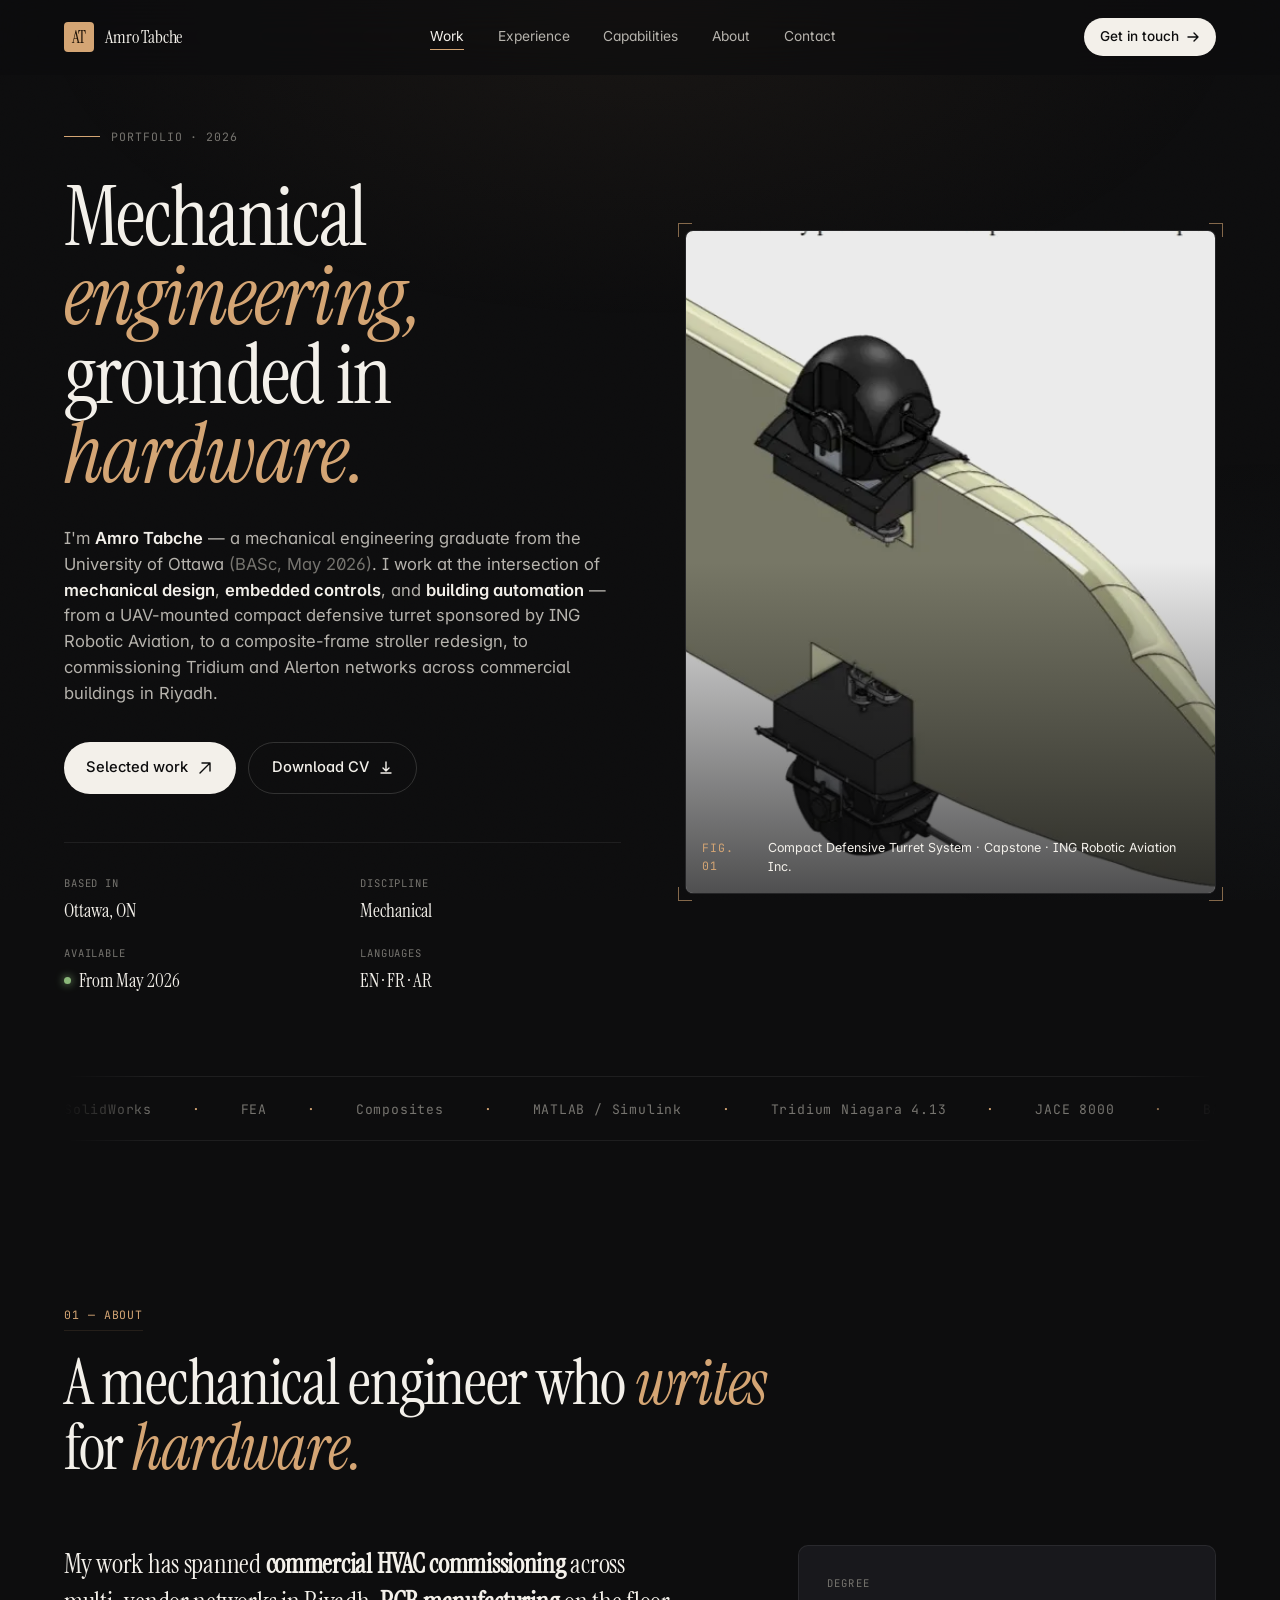
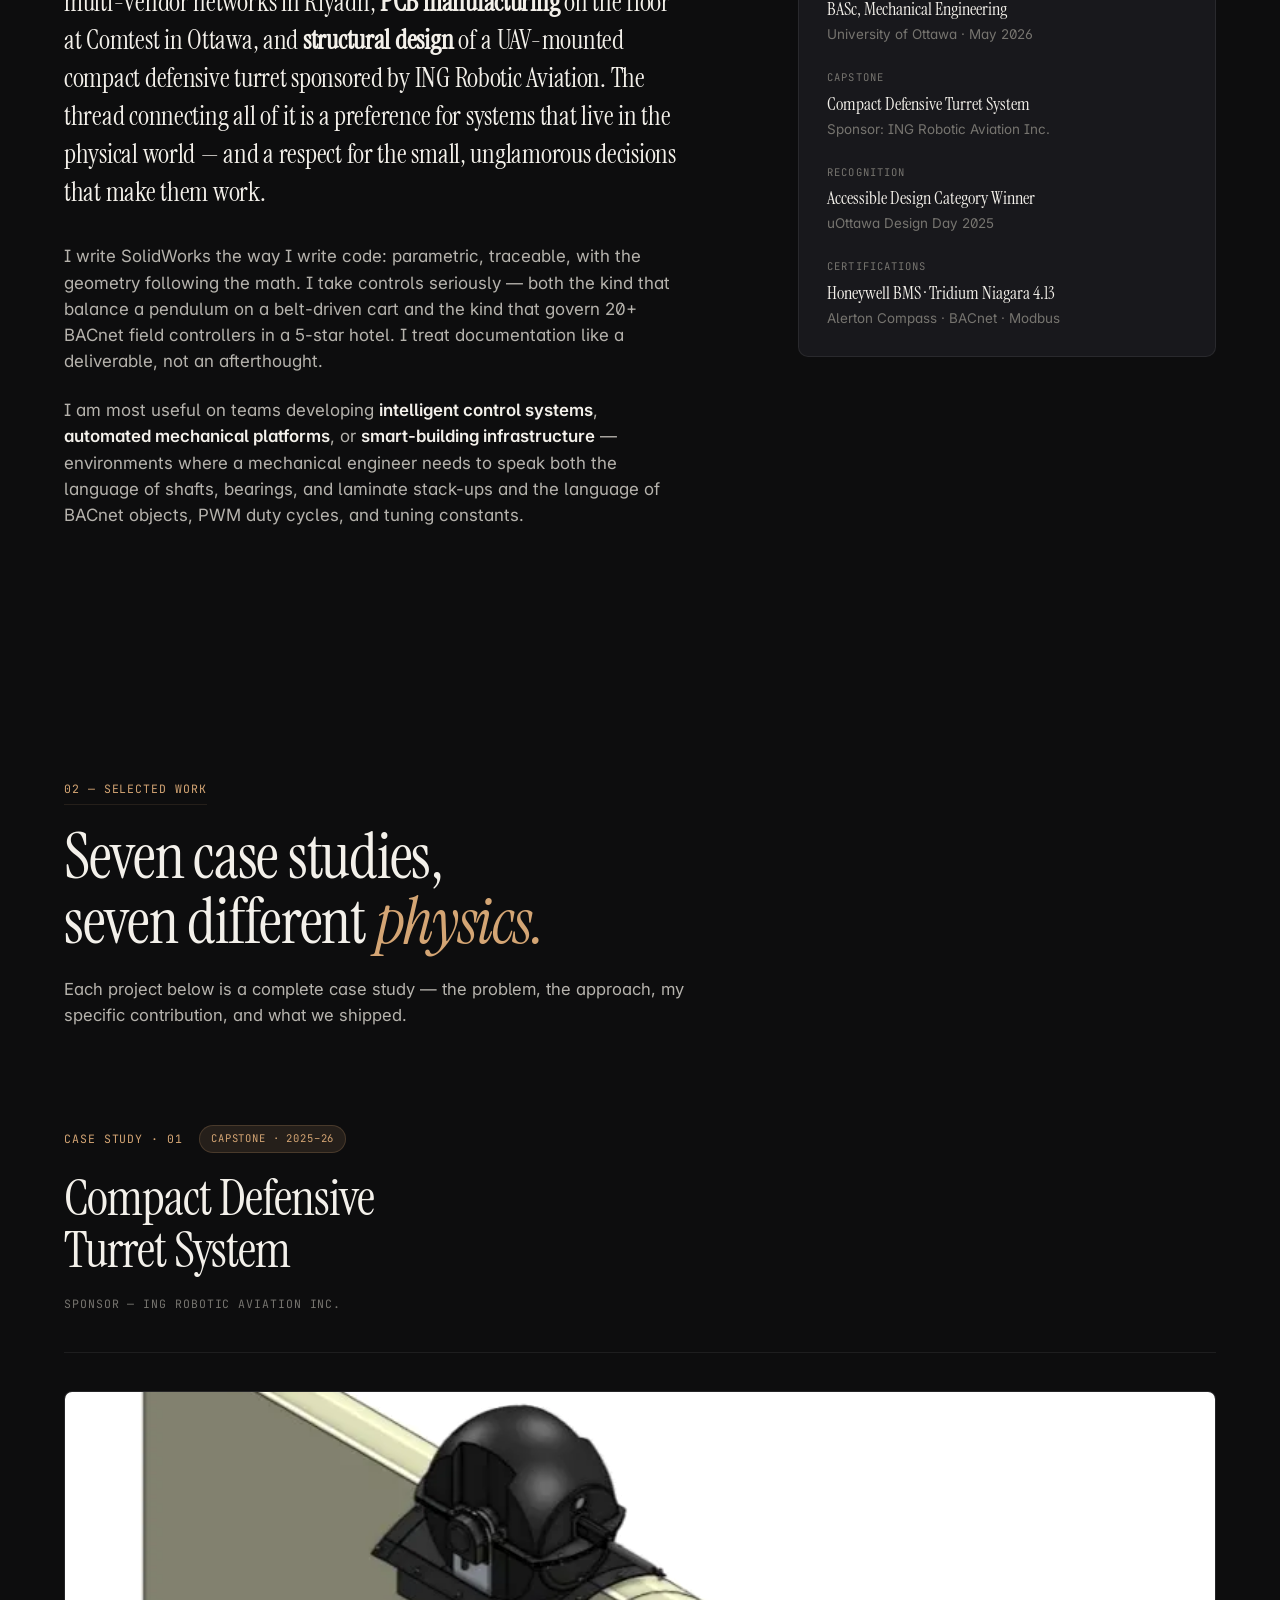
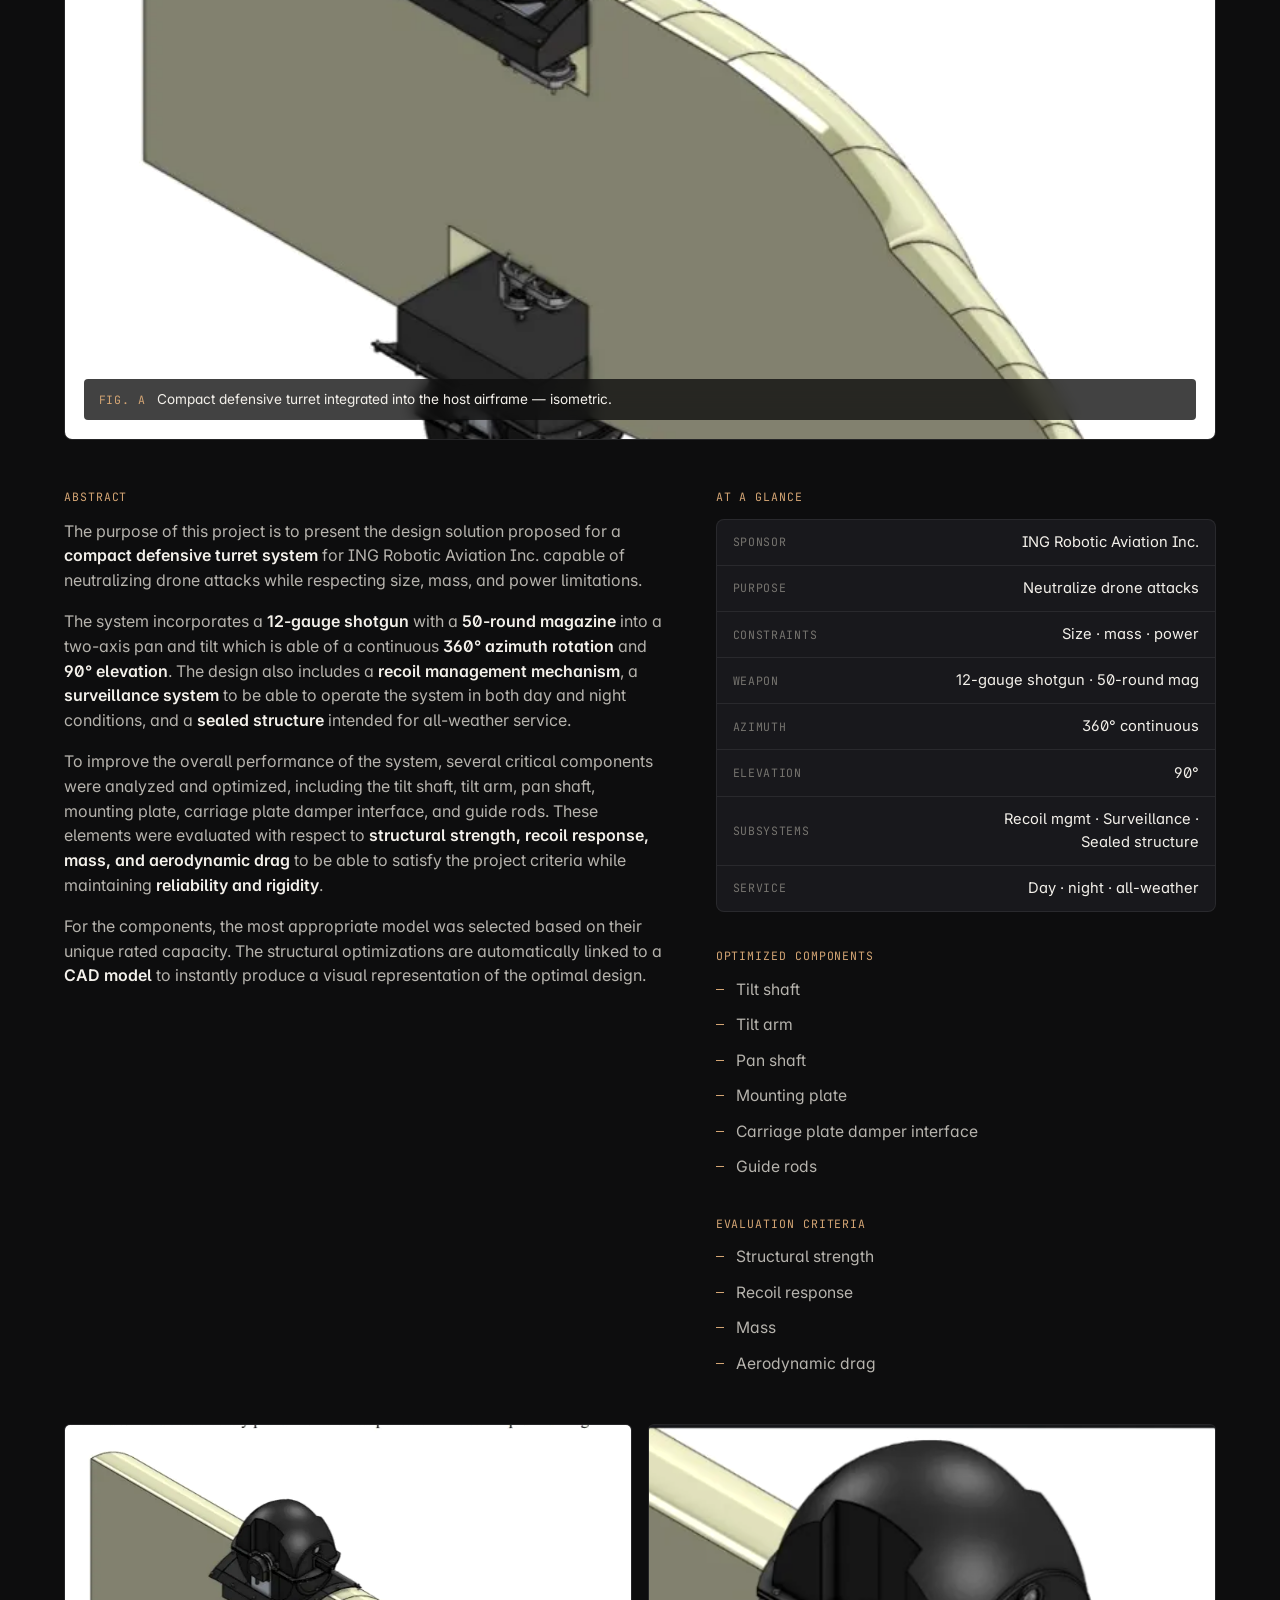
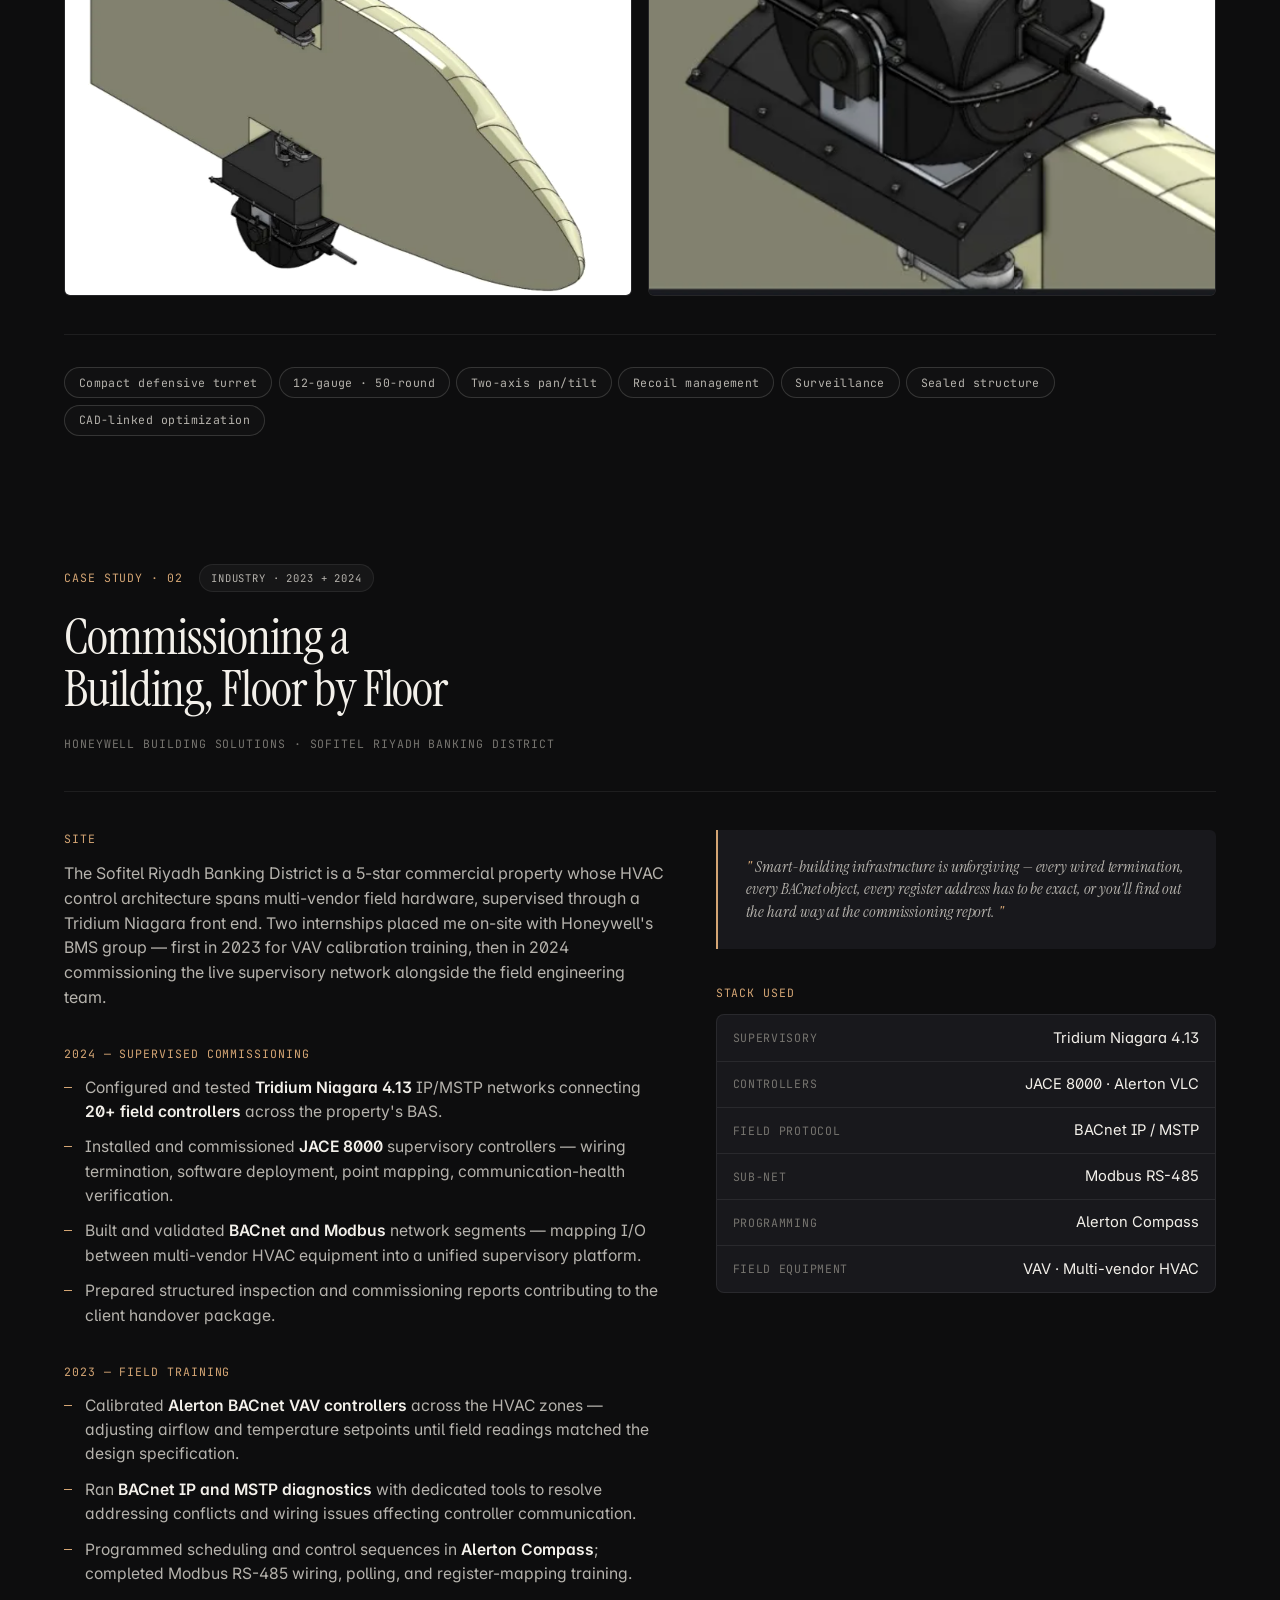
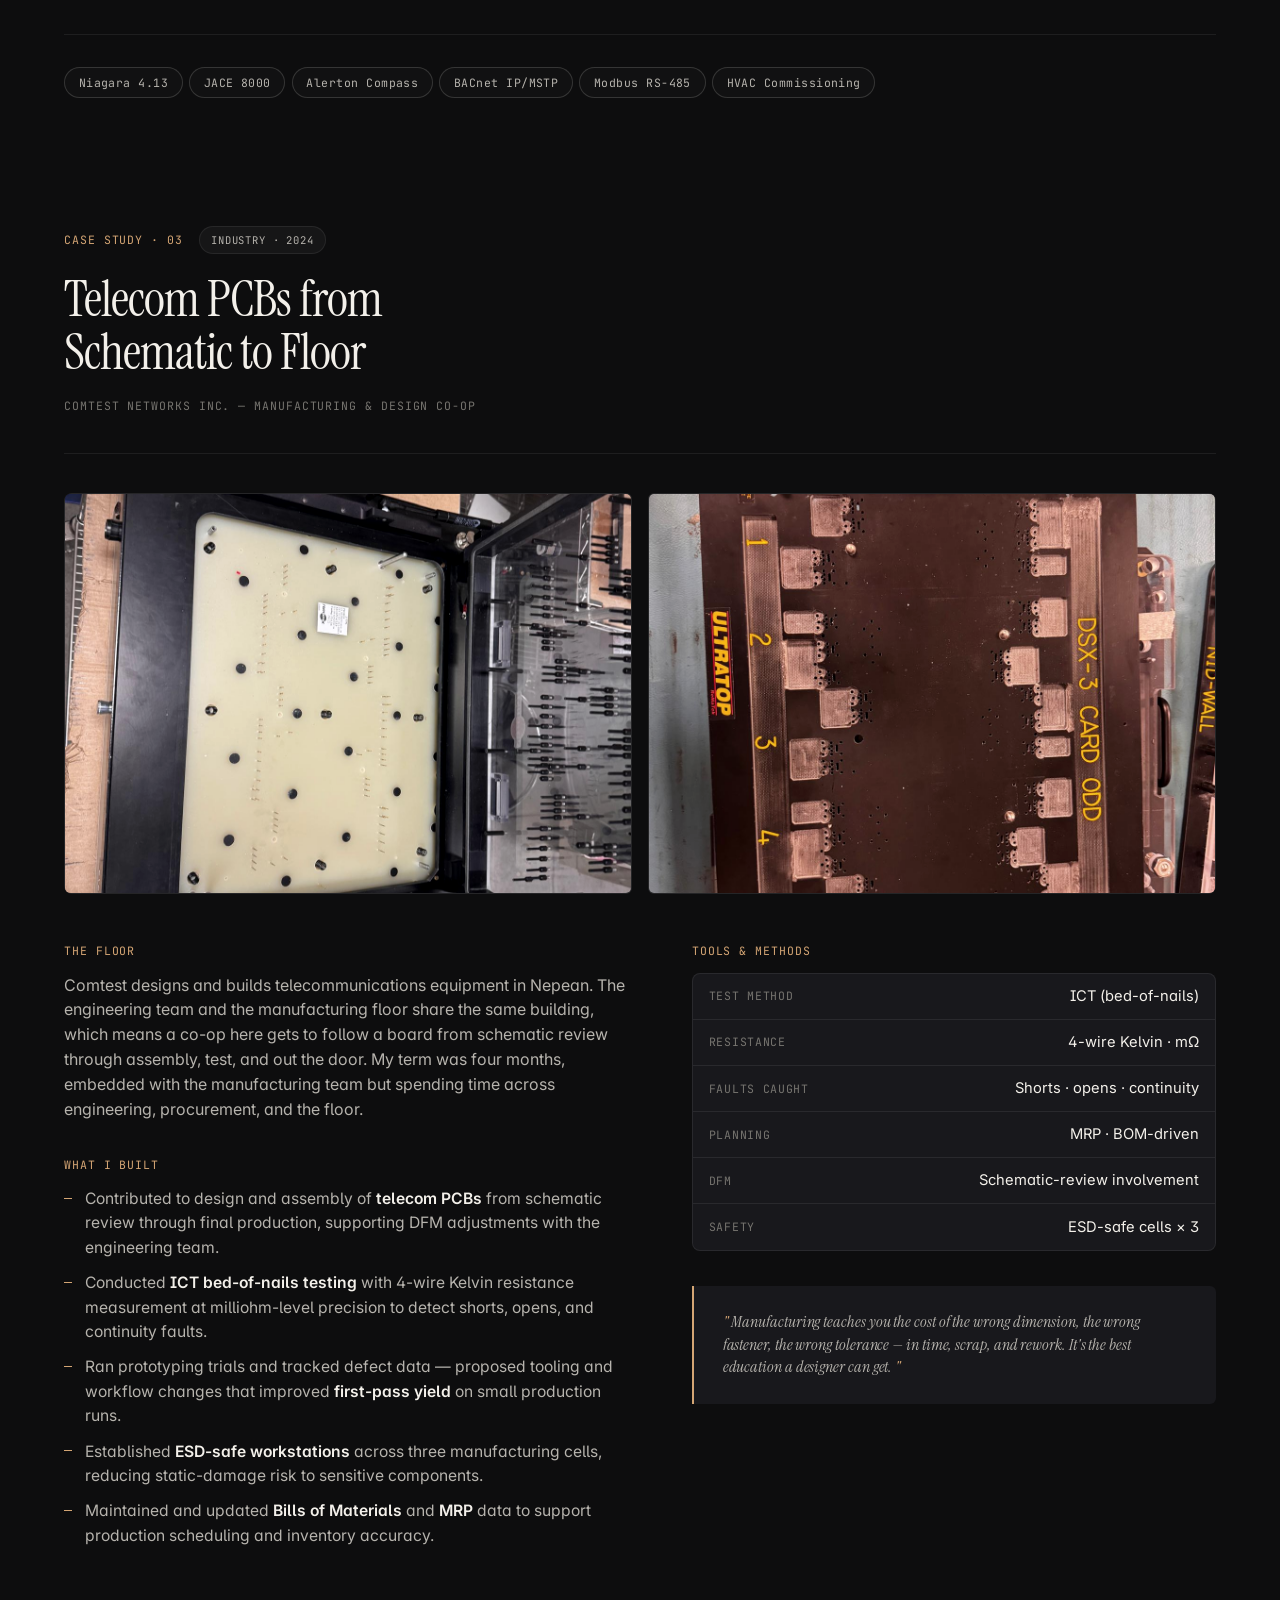
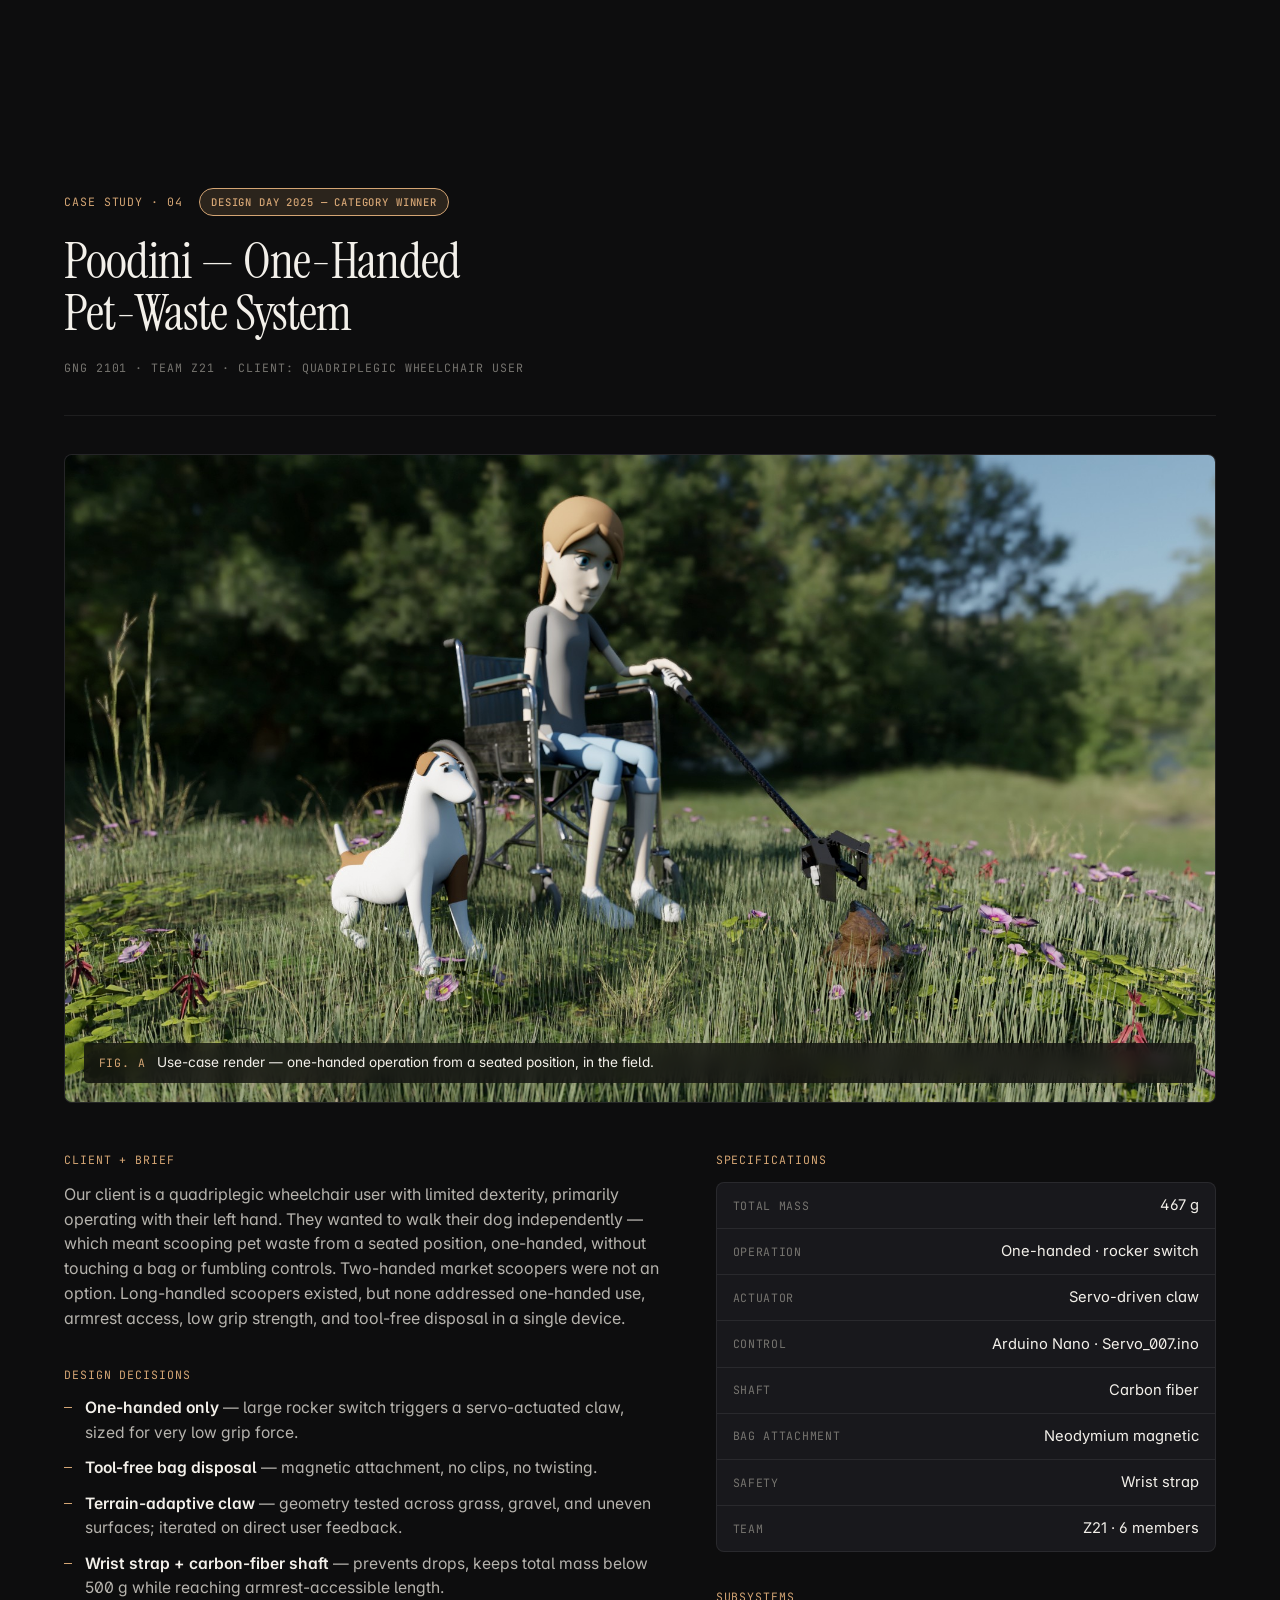
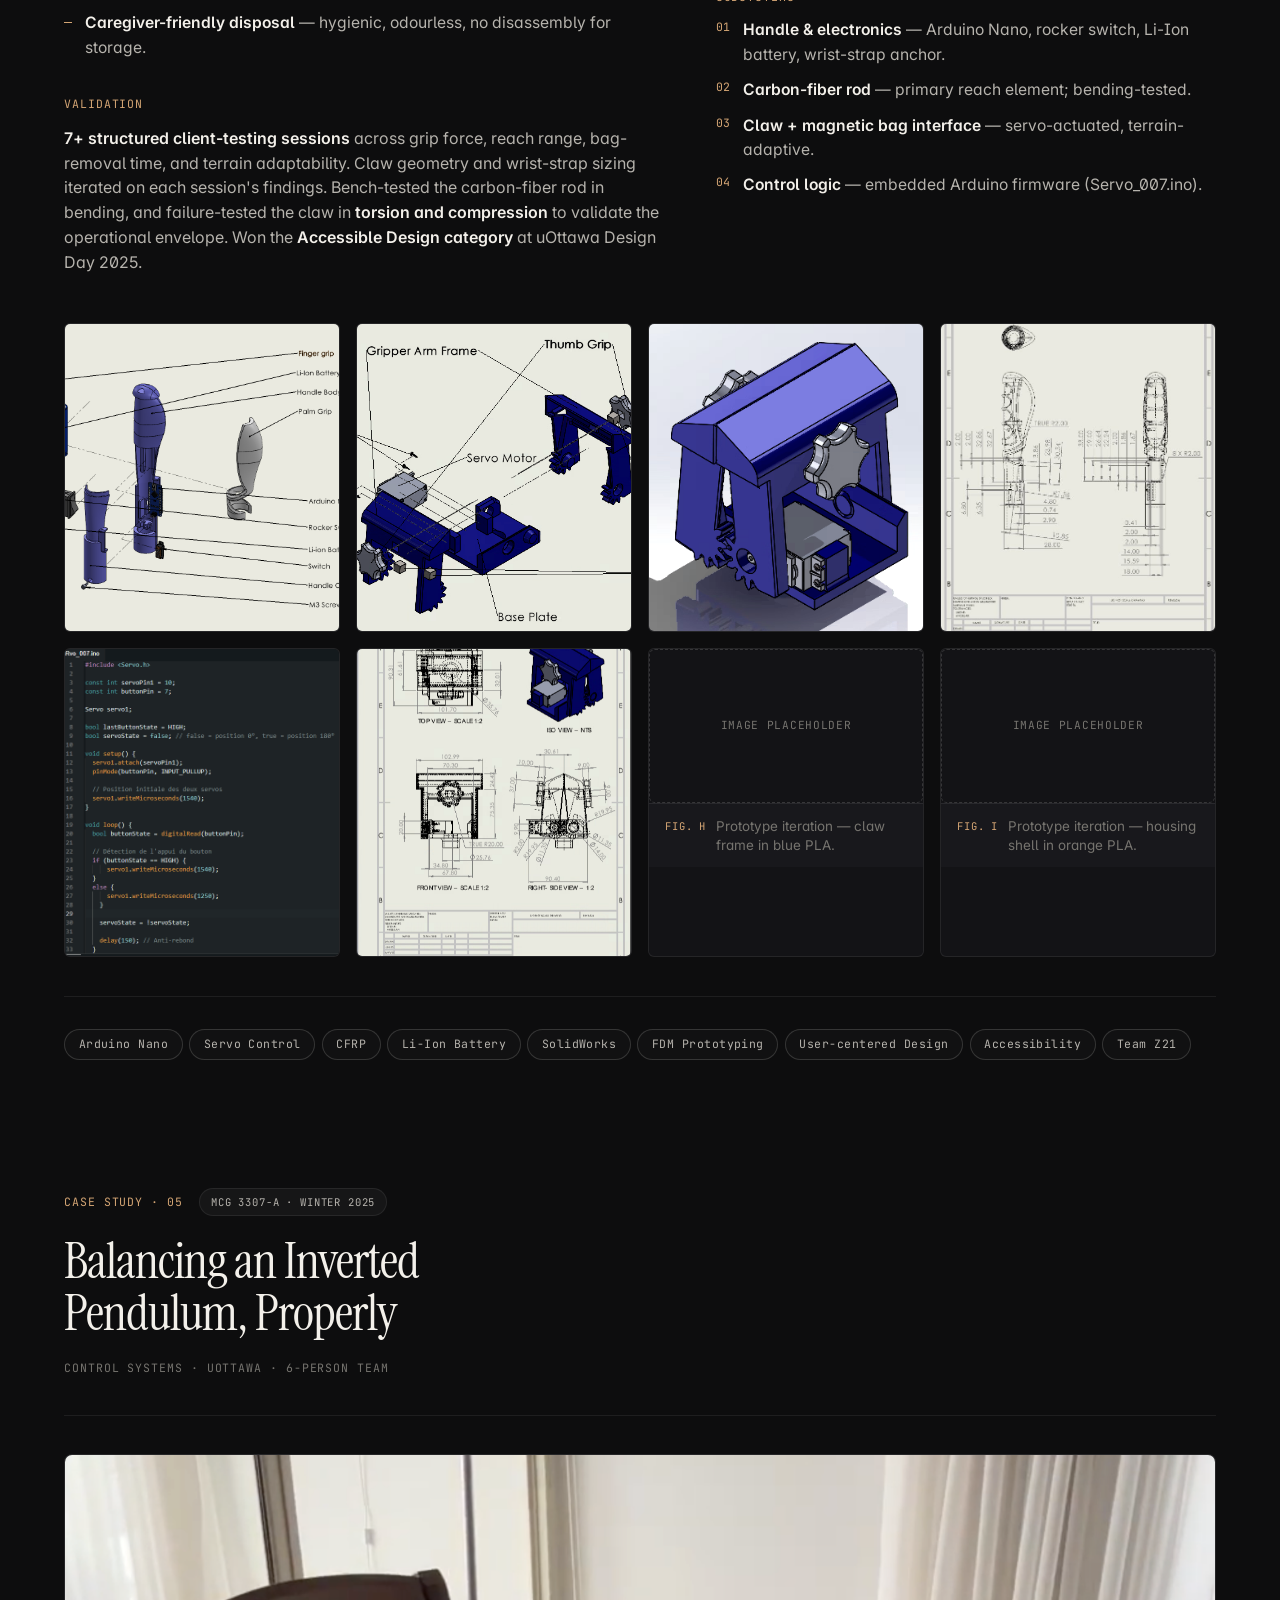
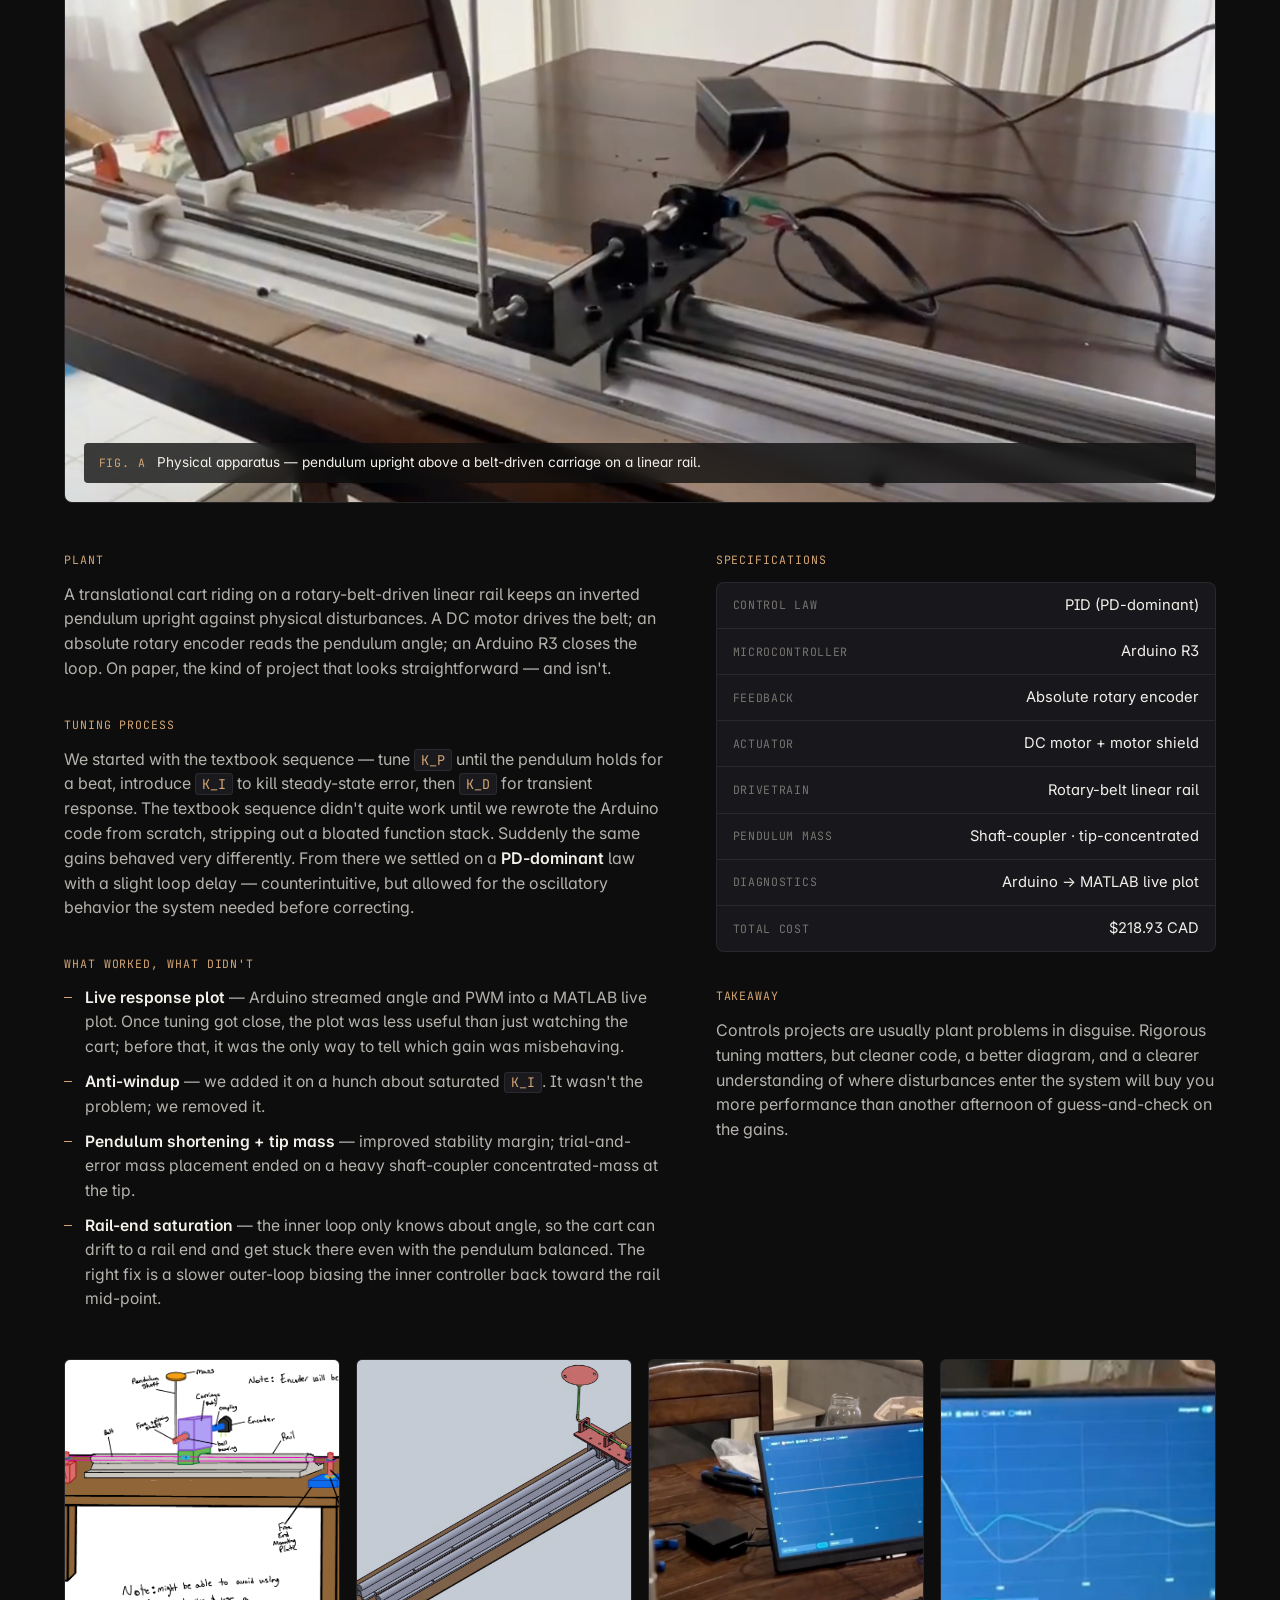
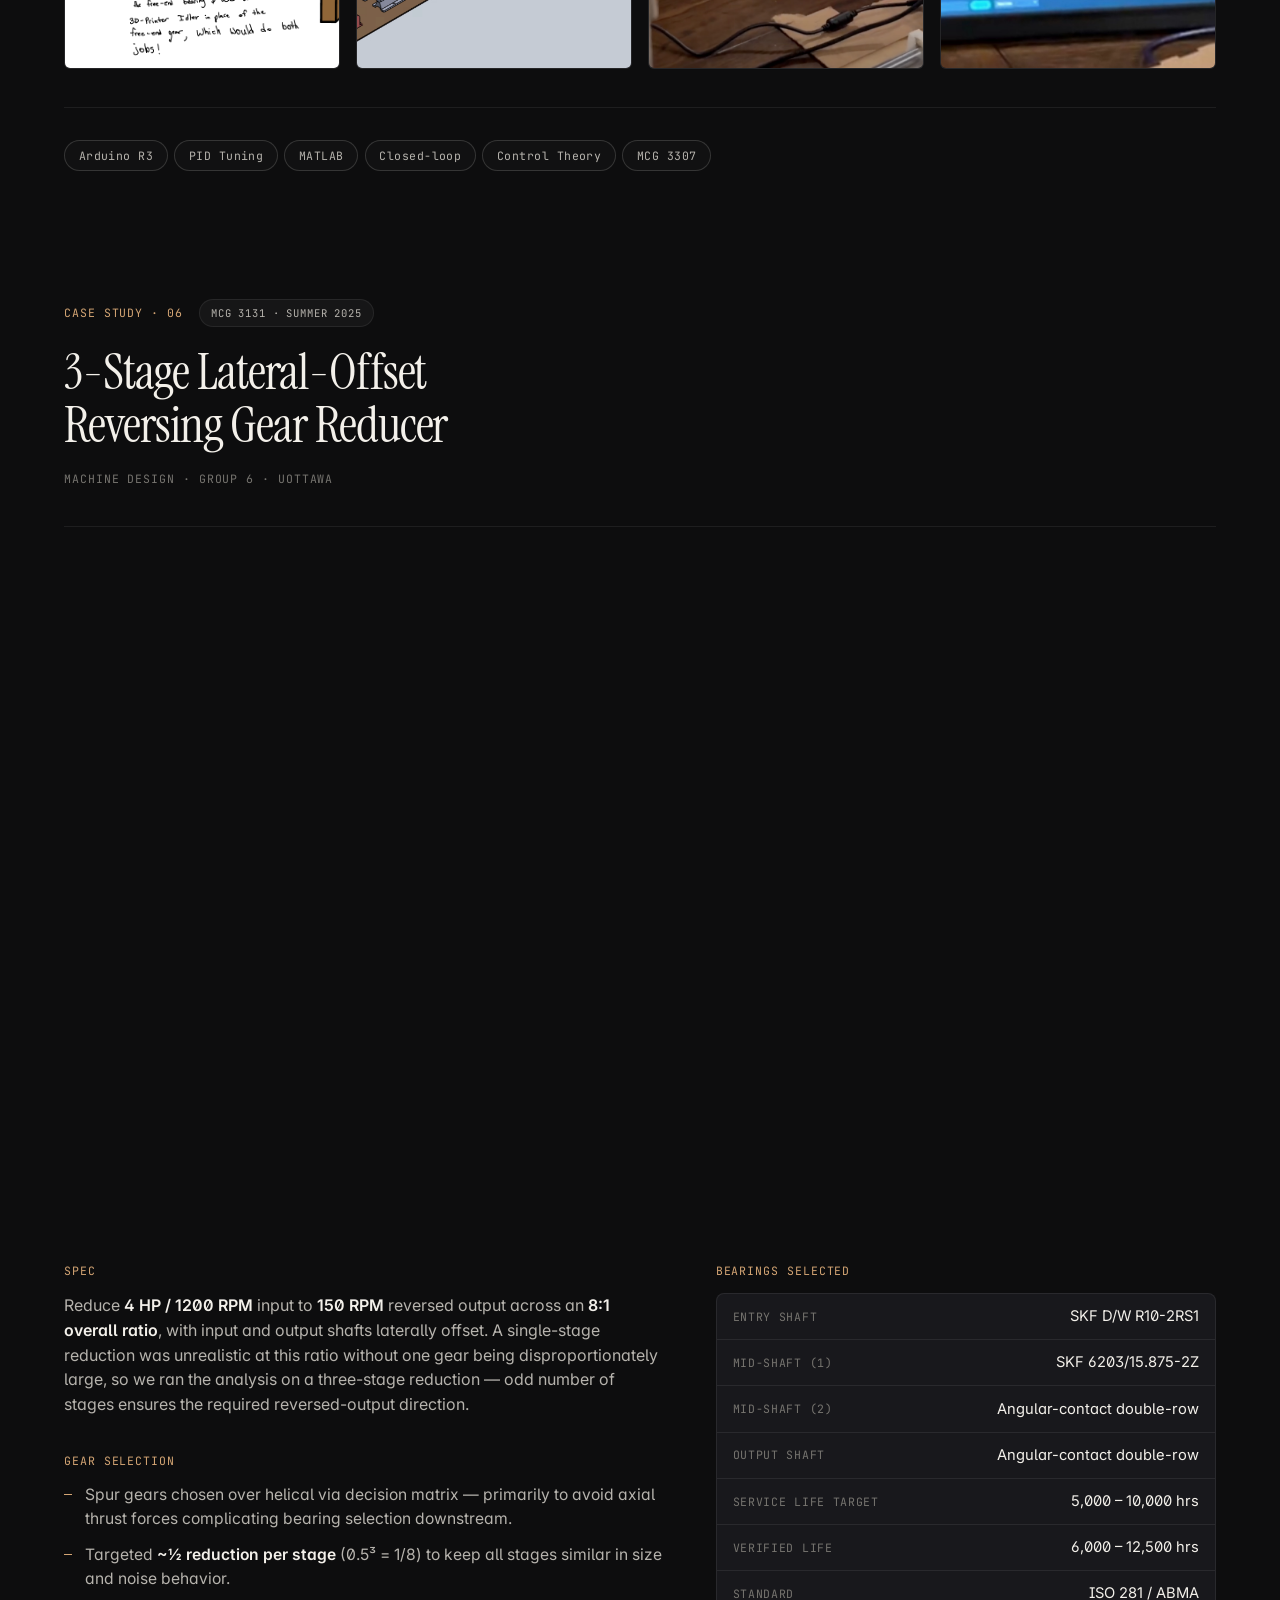
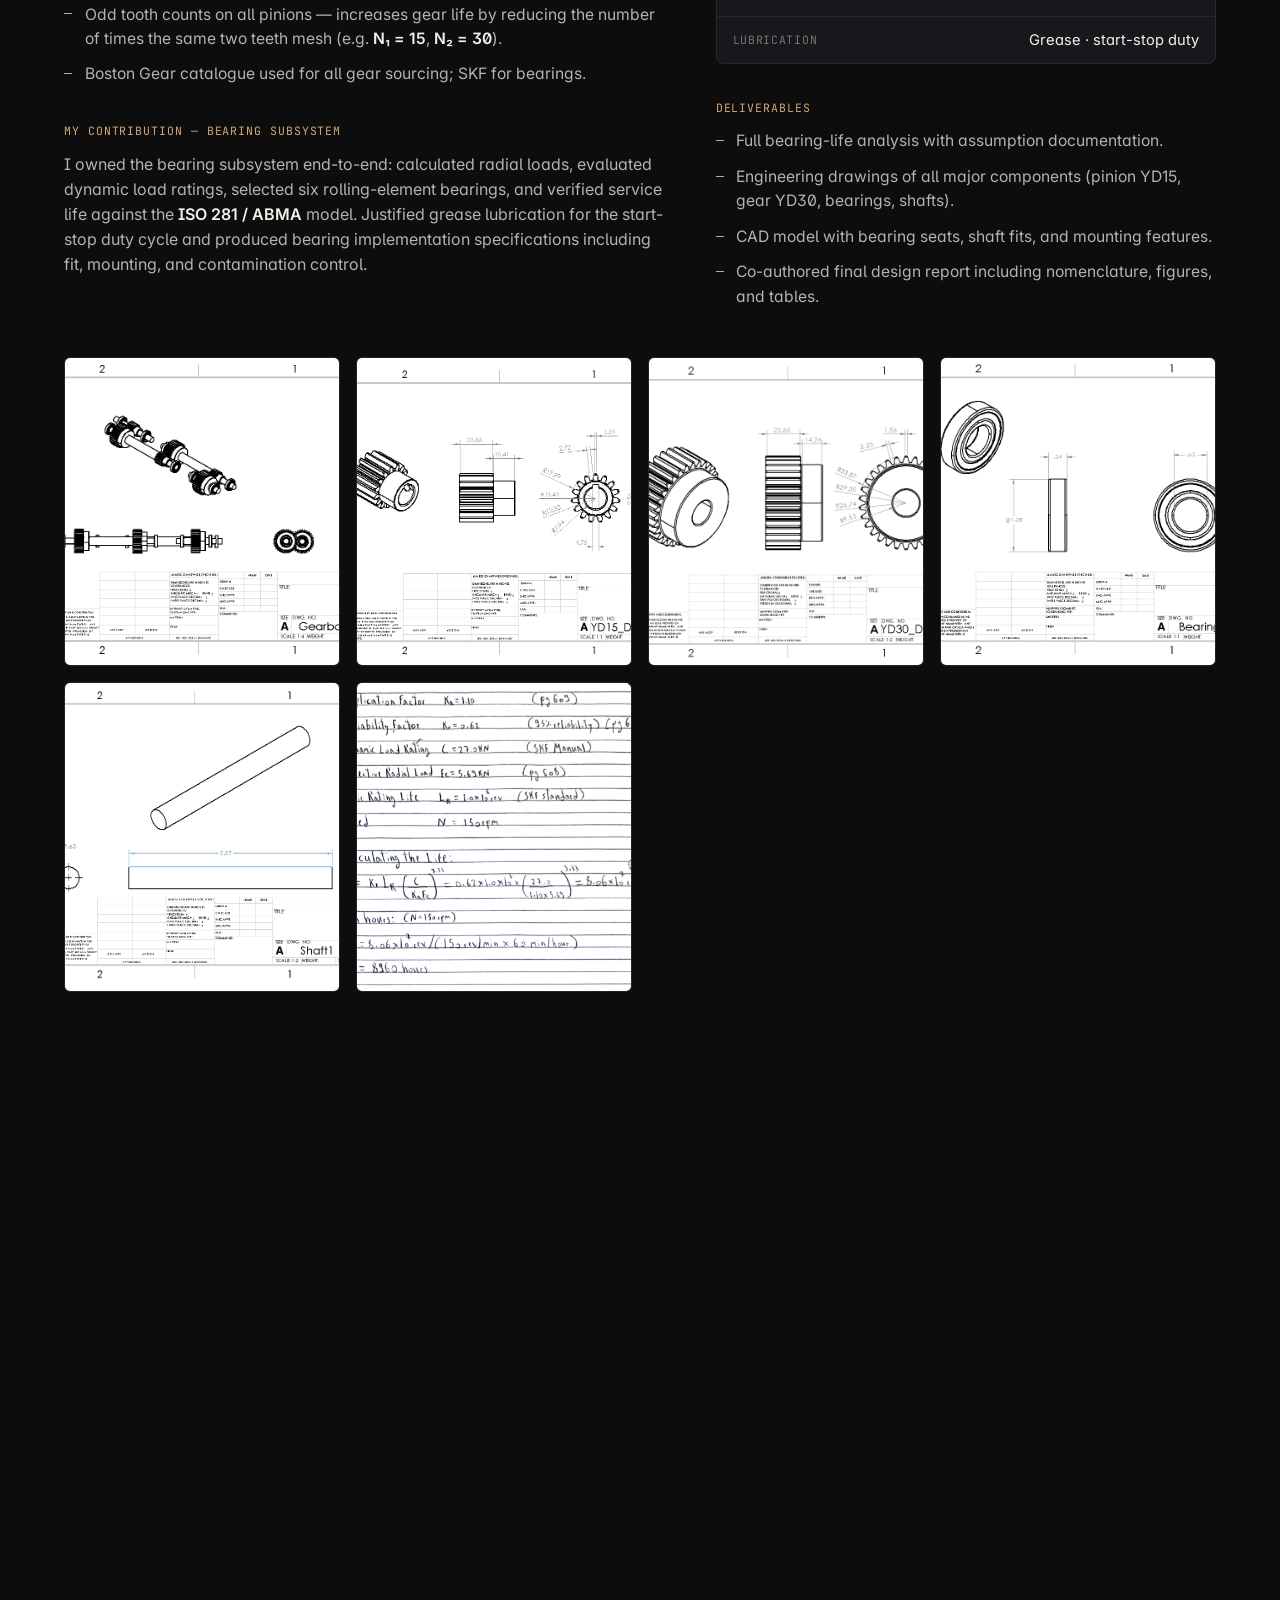
==== commit cdcb763b: "Add resume PDF, fix CV link, polish mobile" ====
--- a/index.html
+++ b/index.html
@@ -70,7 +70,7 @@
               <span>Selected work</span>
               <svg width="16" height="16" viewBox="0 0 16 16" aria-hidden="true"><path d="M3 13L13 3M5 3h8v8" stroke="currentColor" stroke-width="1.4" fill="none" stroke-linecap="round" stroke-linejoin="round"/></svg>
             </a>
-            <a href="../Amro_Tabche_Resume.pdf" class="btn btn--ghost" target="_blank" rel="noopener">
+            <a href="Amro_Tabche_Resume.pdf" class="btn btn--ghost" target="_blank" rel="noopener">
               <span>Download CV</span>
               <svg width="16" height="16" viewBox="0 0 16 16" aria-hidden="true"><path d="M8 2v9m0 0l-3-3m3 3l3-3M3 13h10" stroke="currentColor" stroke-width="1.4" fill="none" stroke-linecap="round" stroke-linejoin="round"/></svg>
             </a>
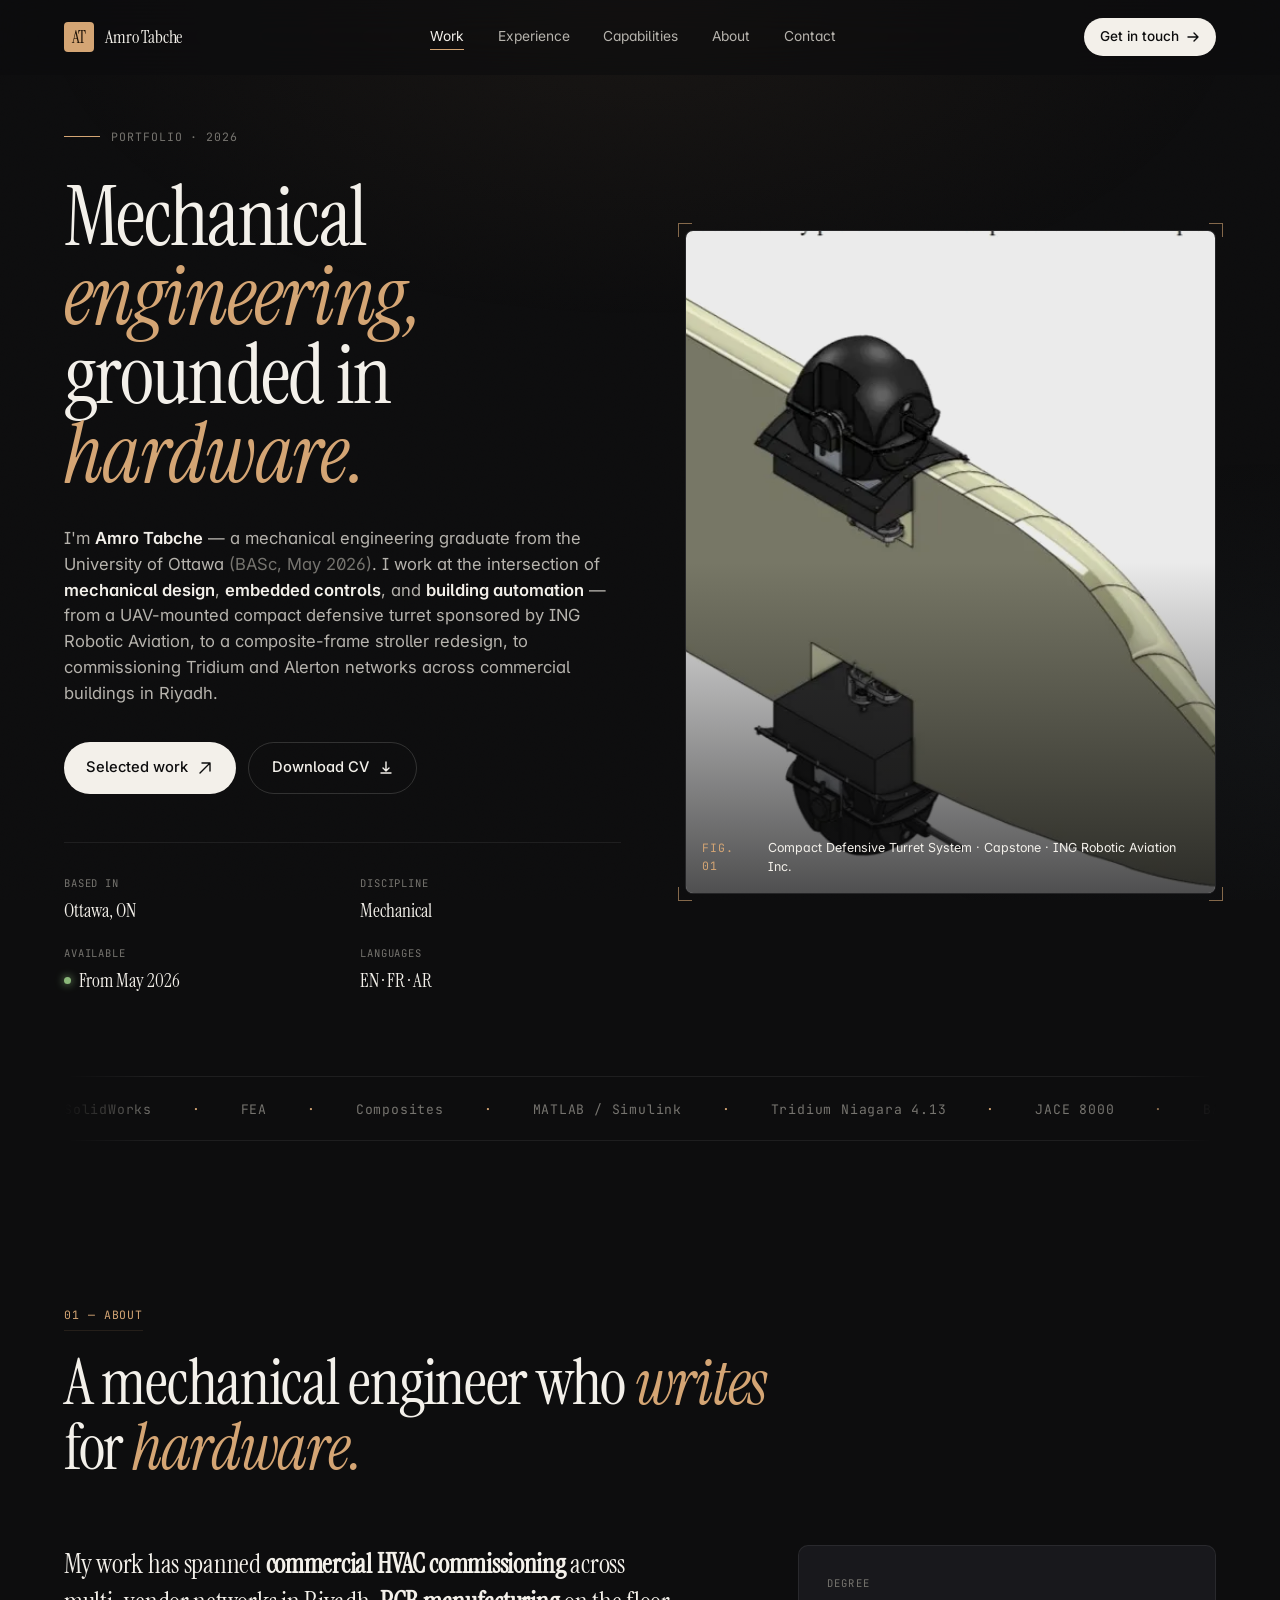
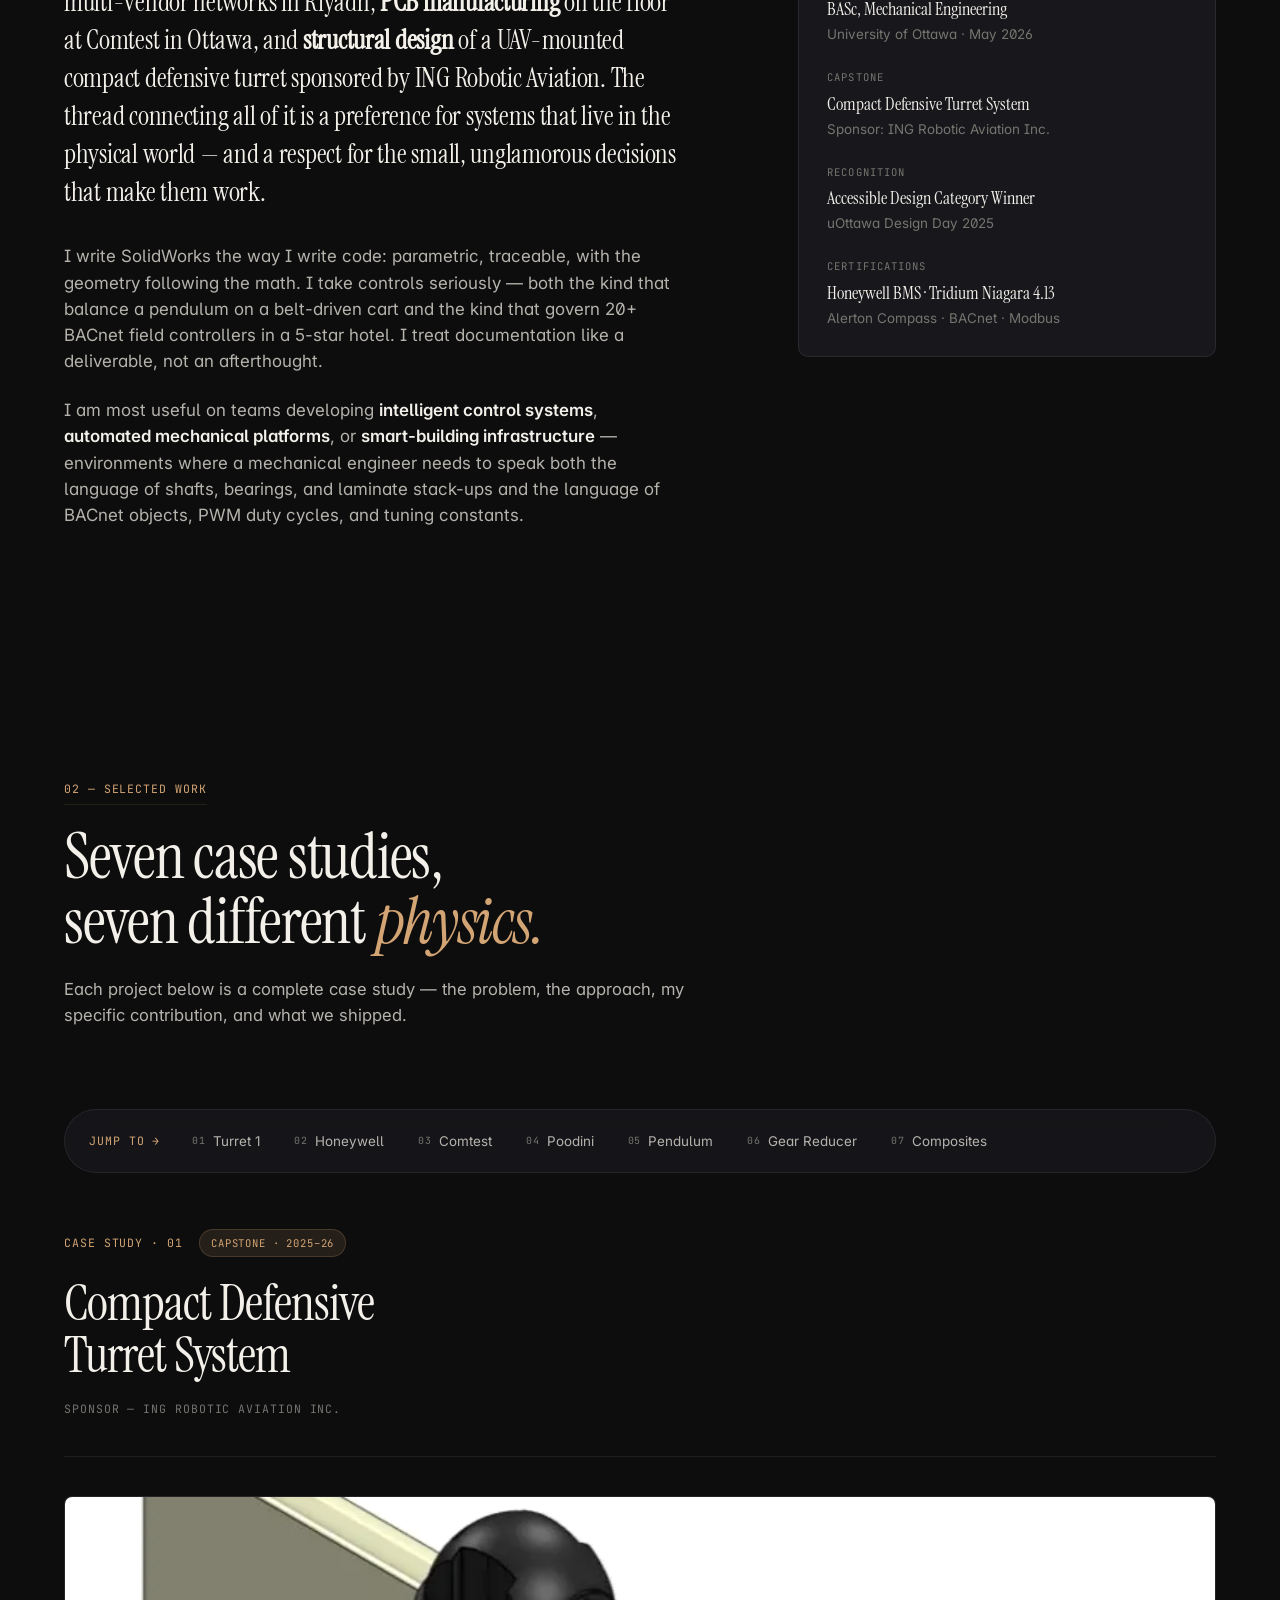
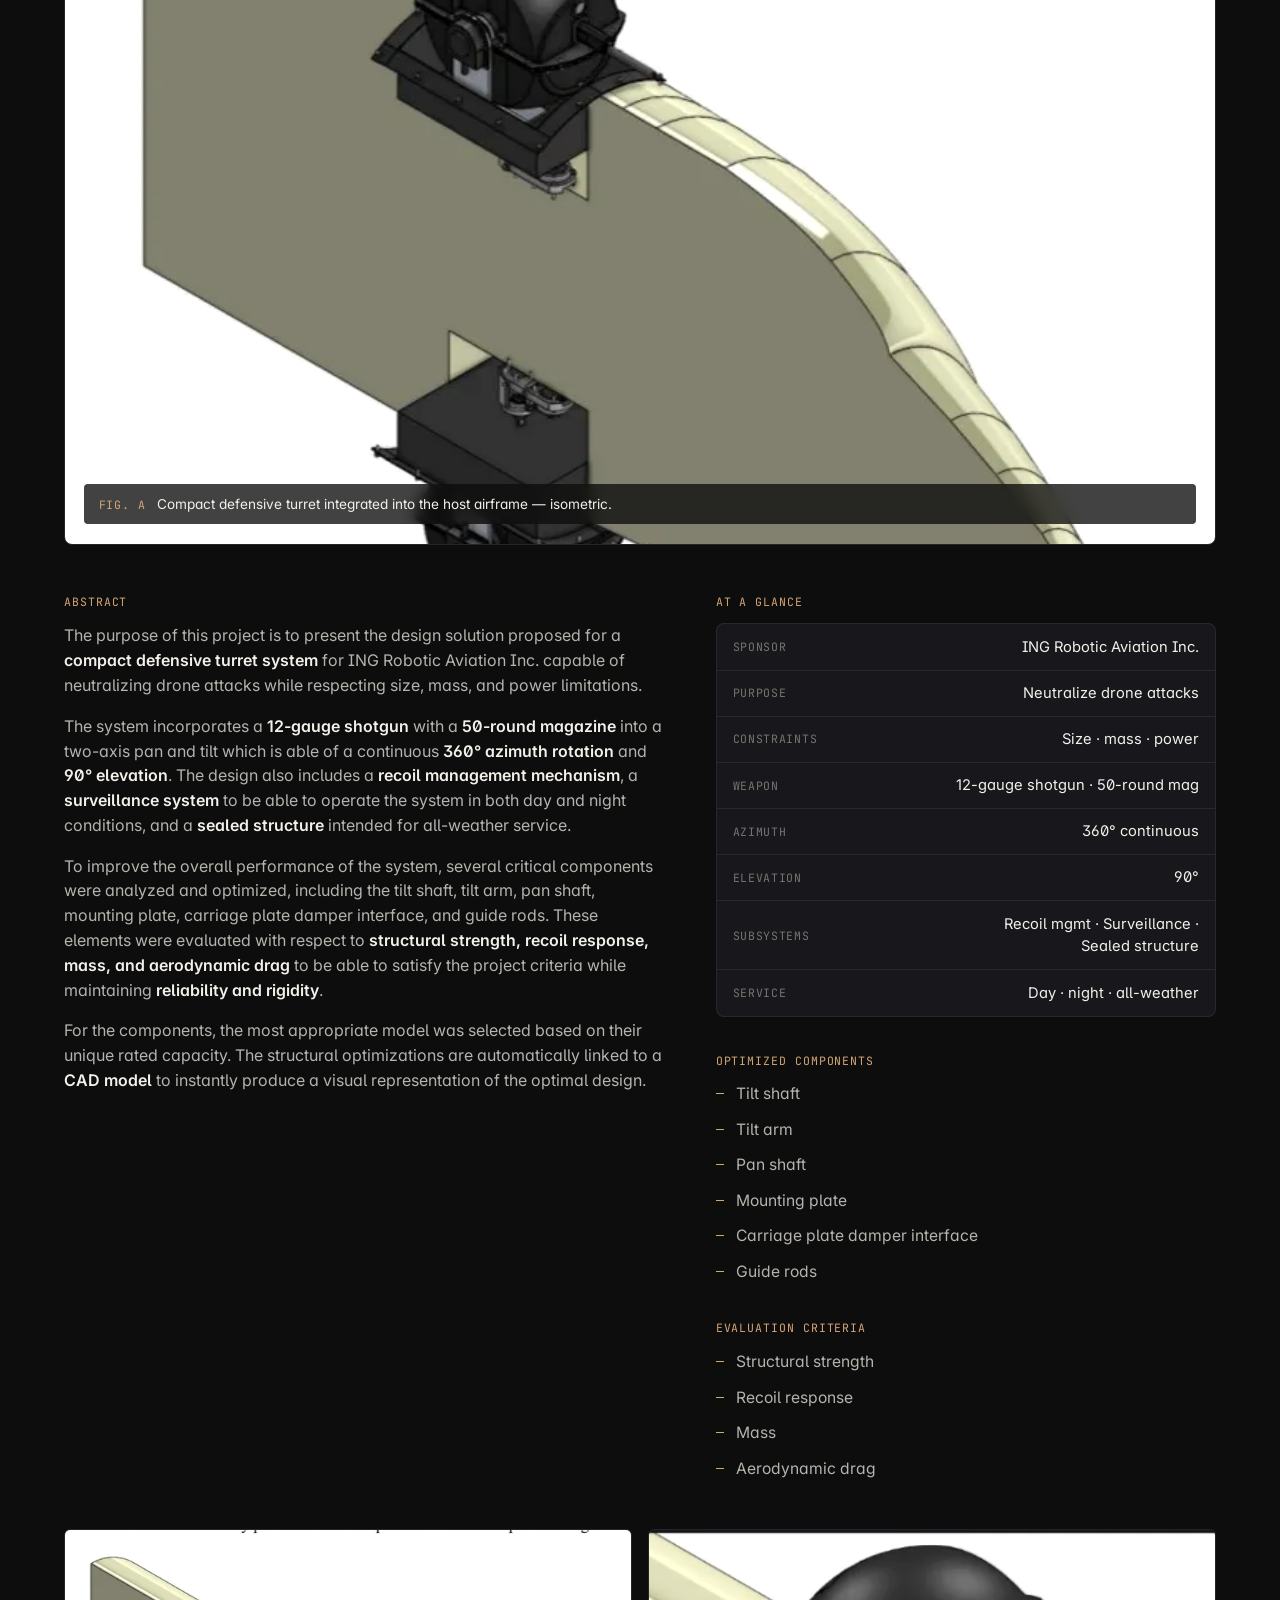
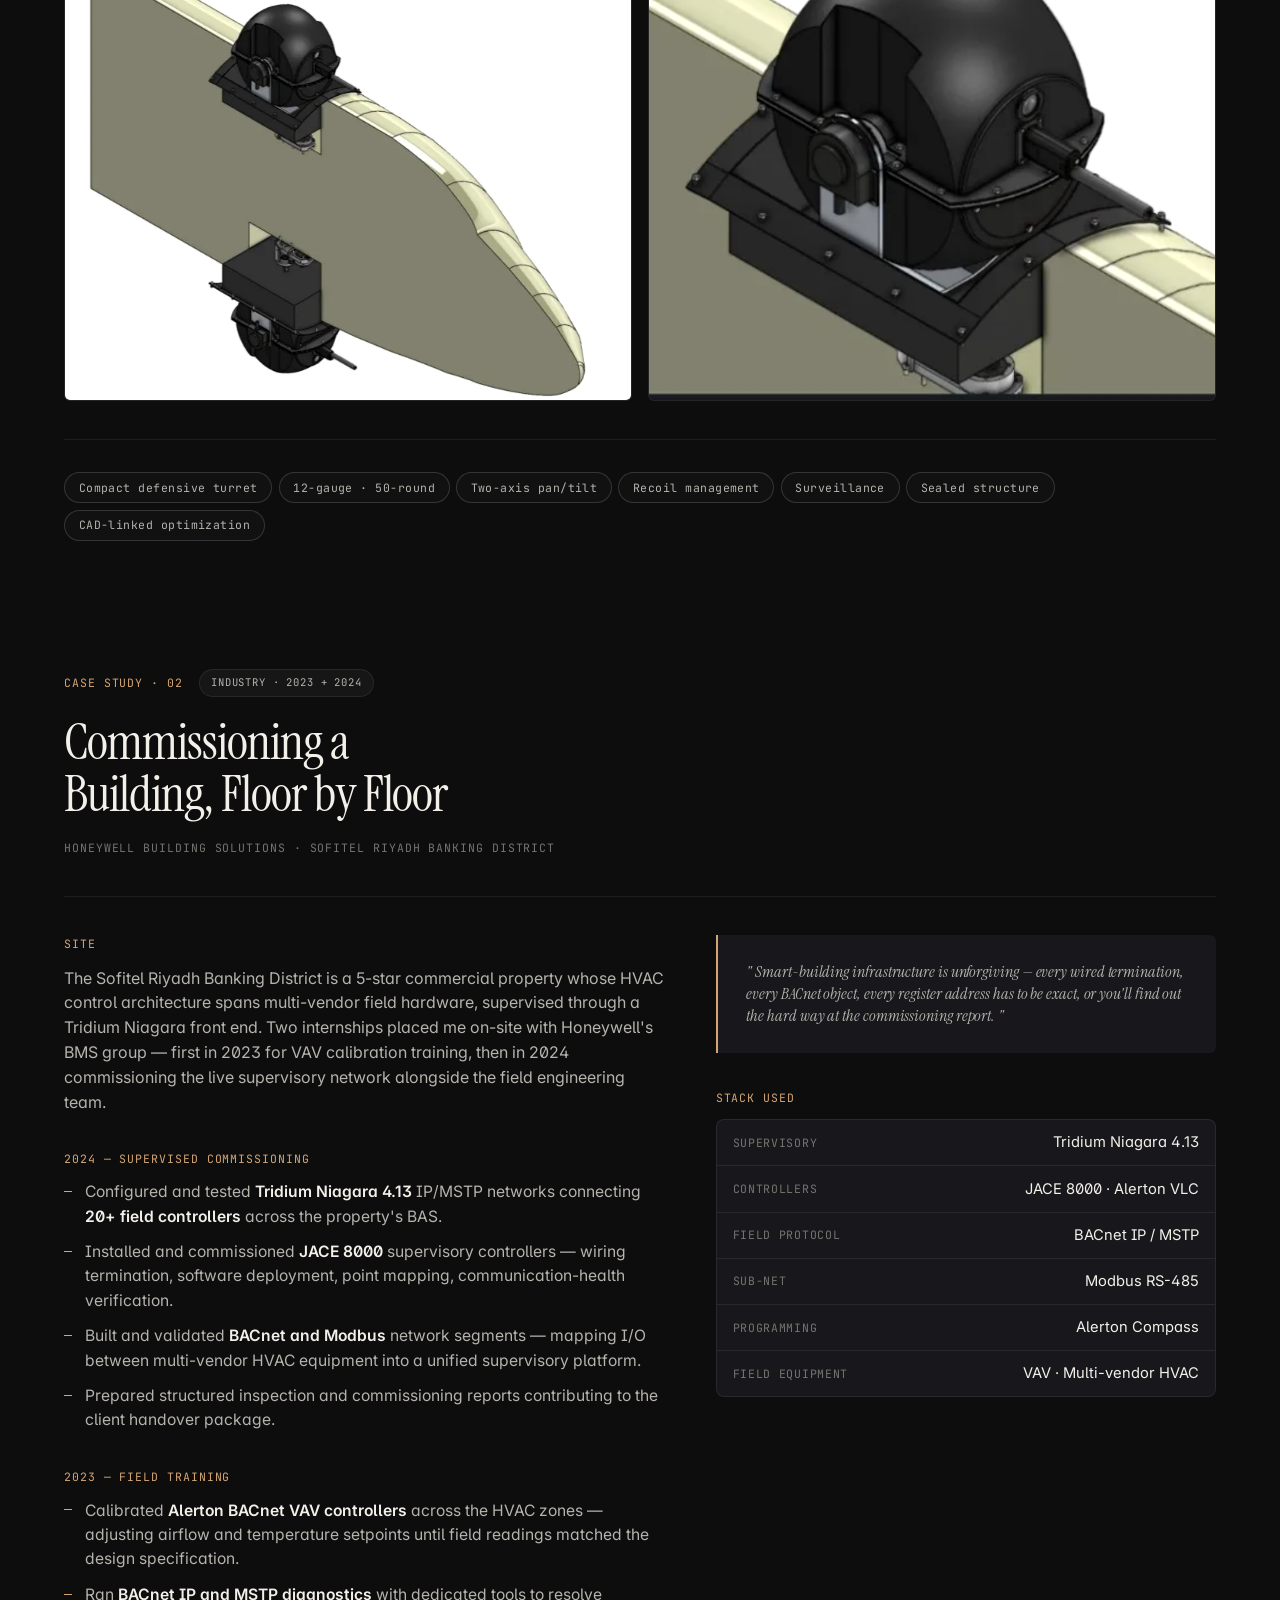
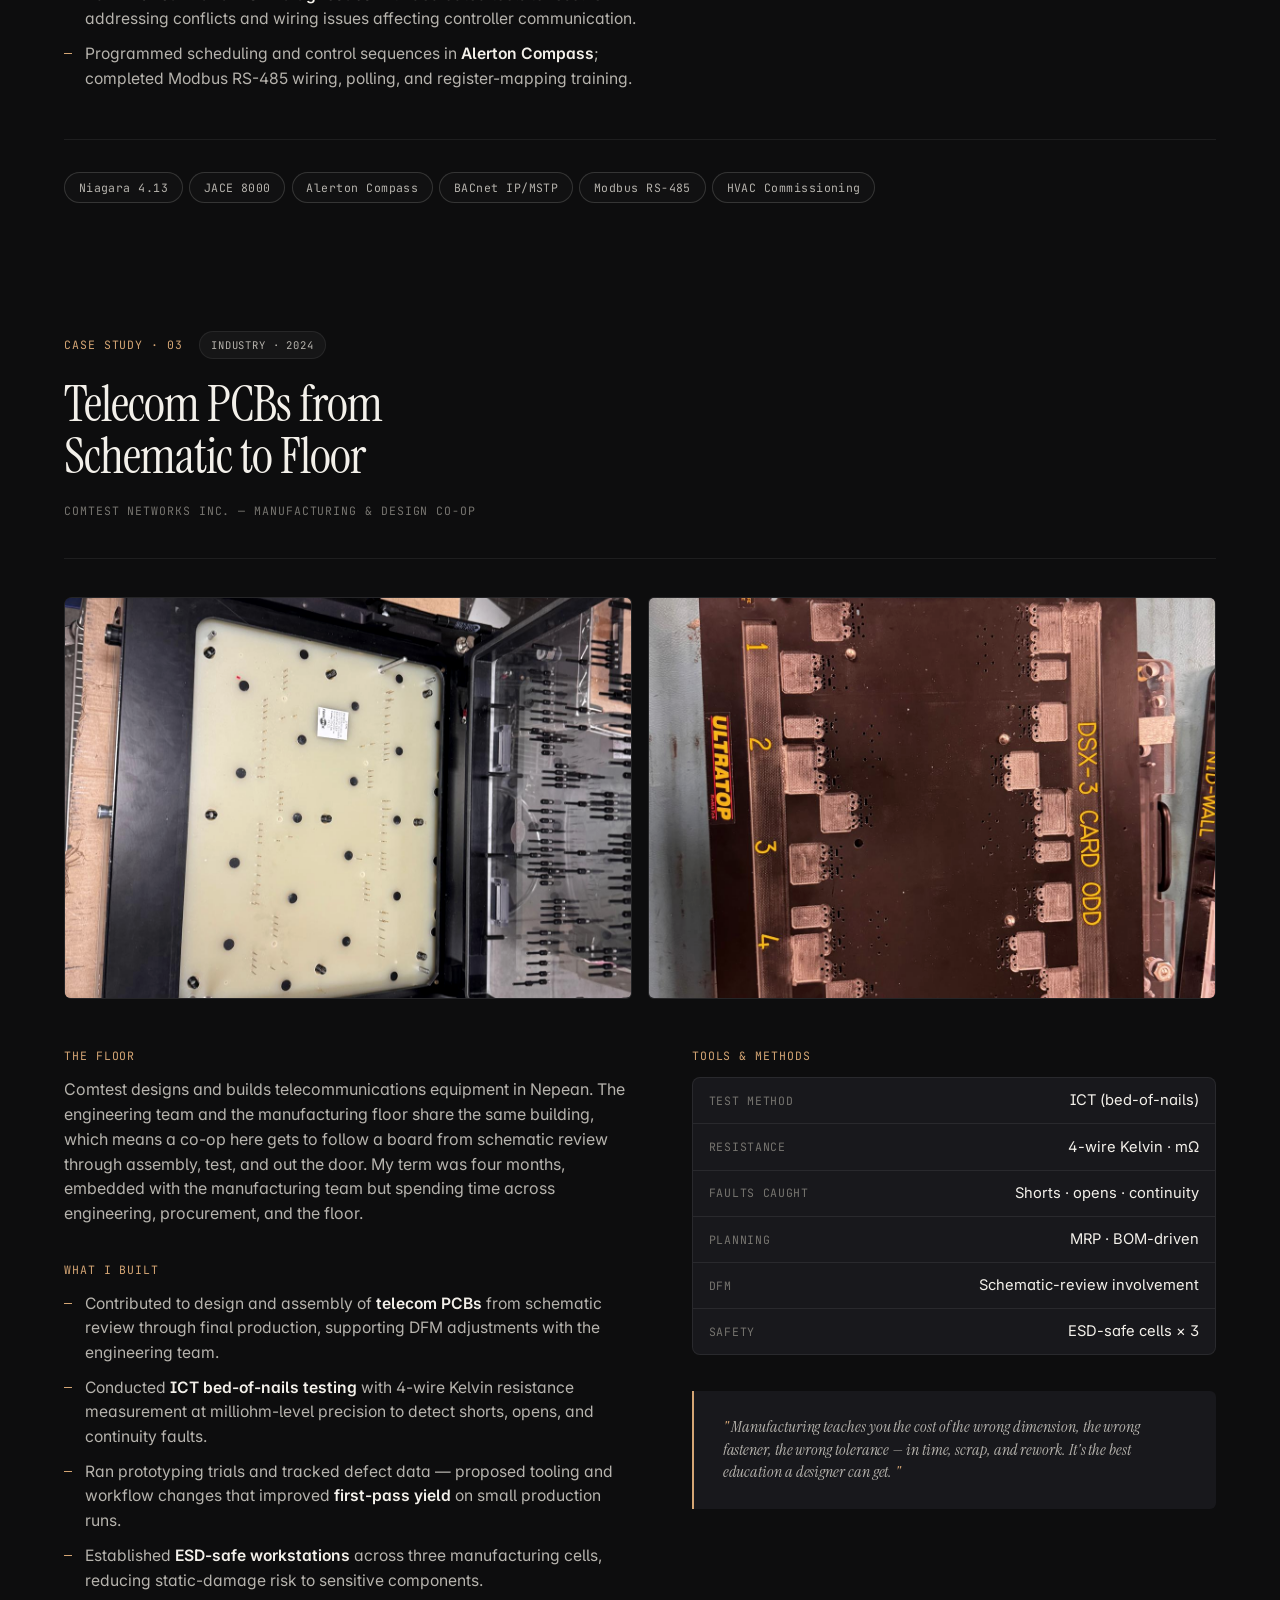
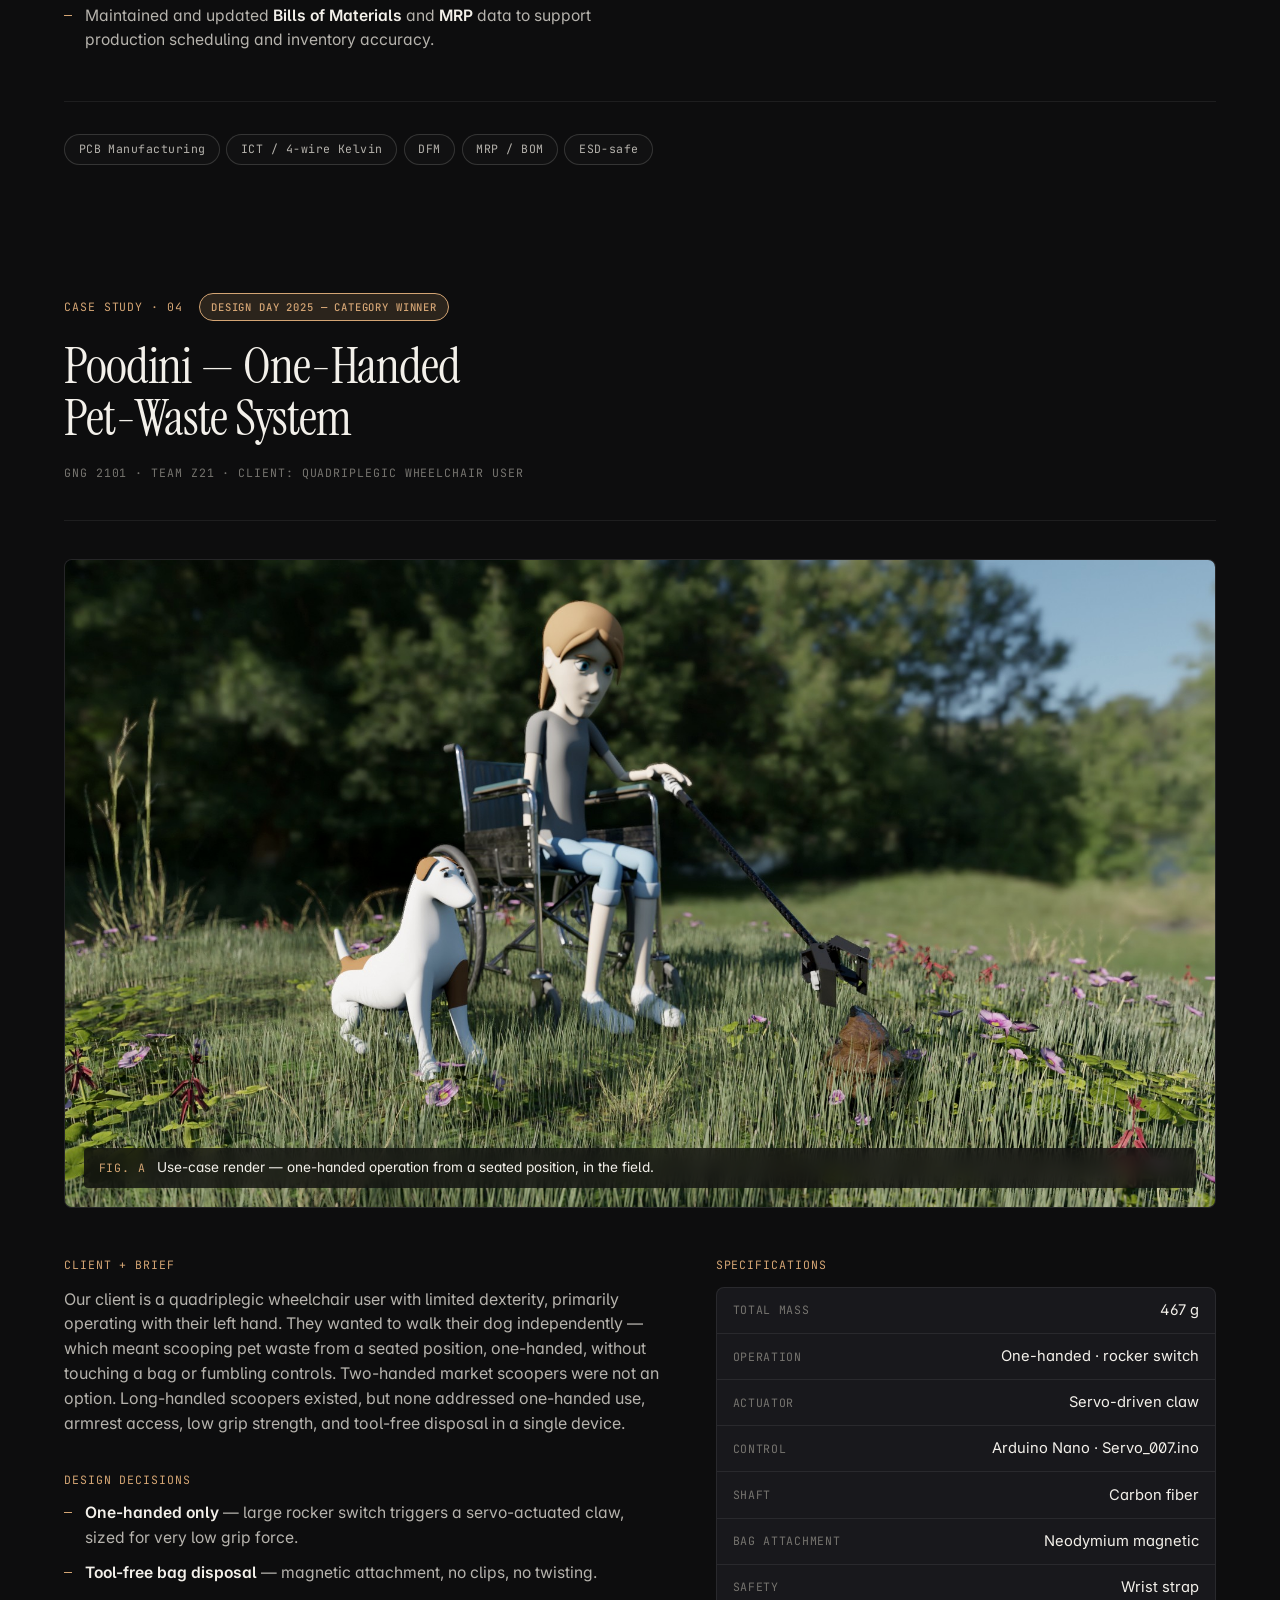
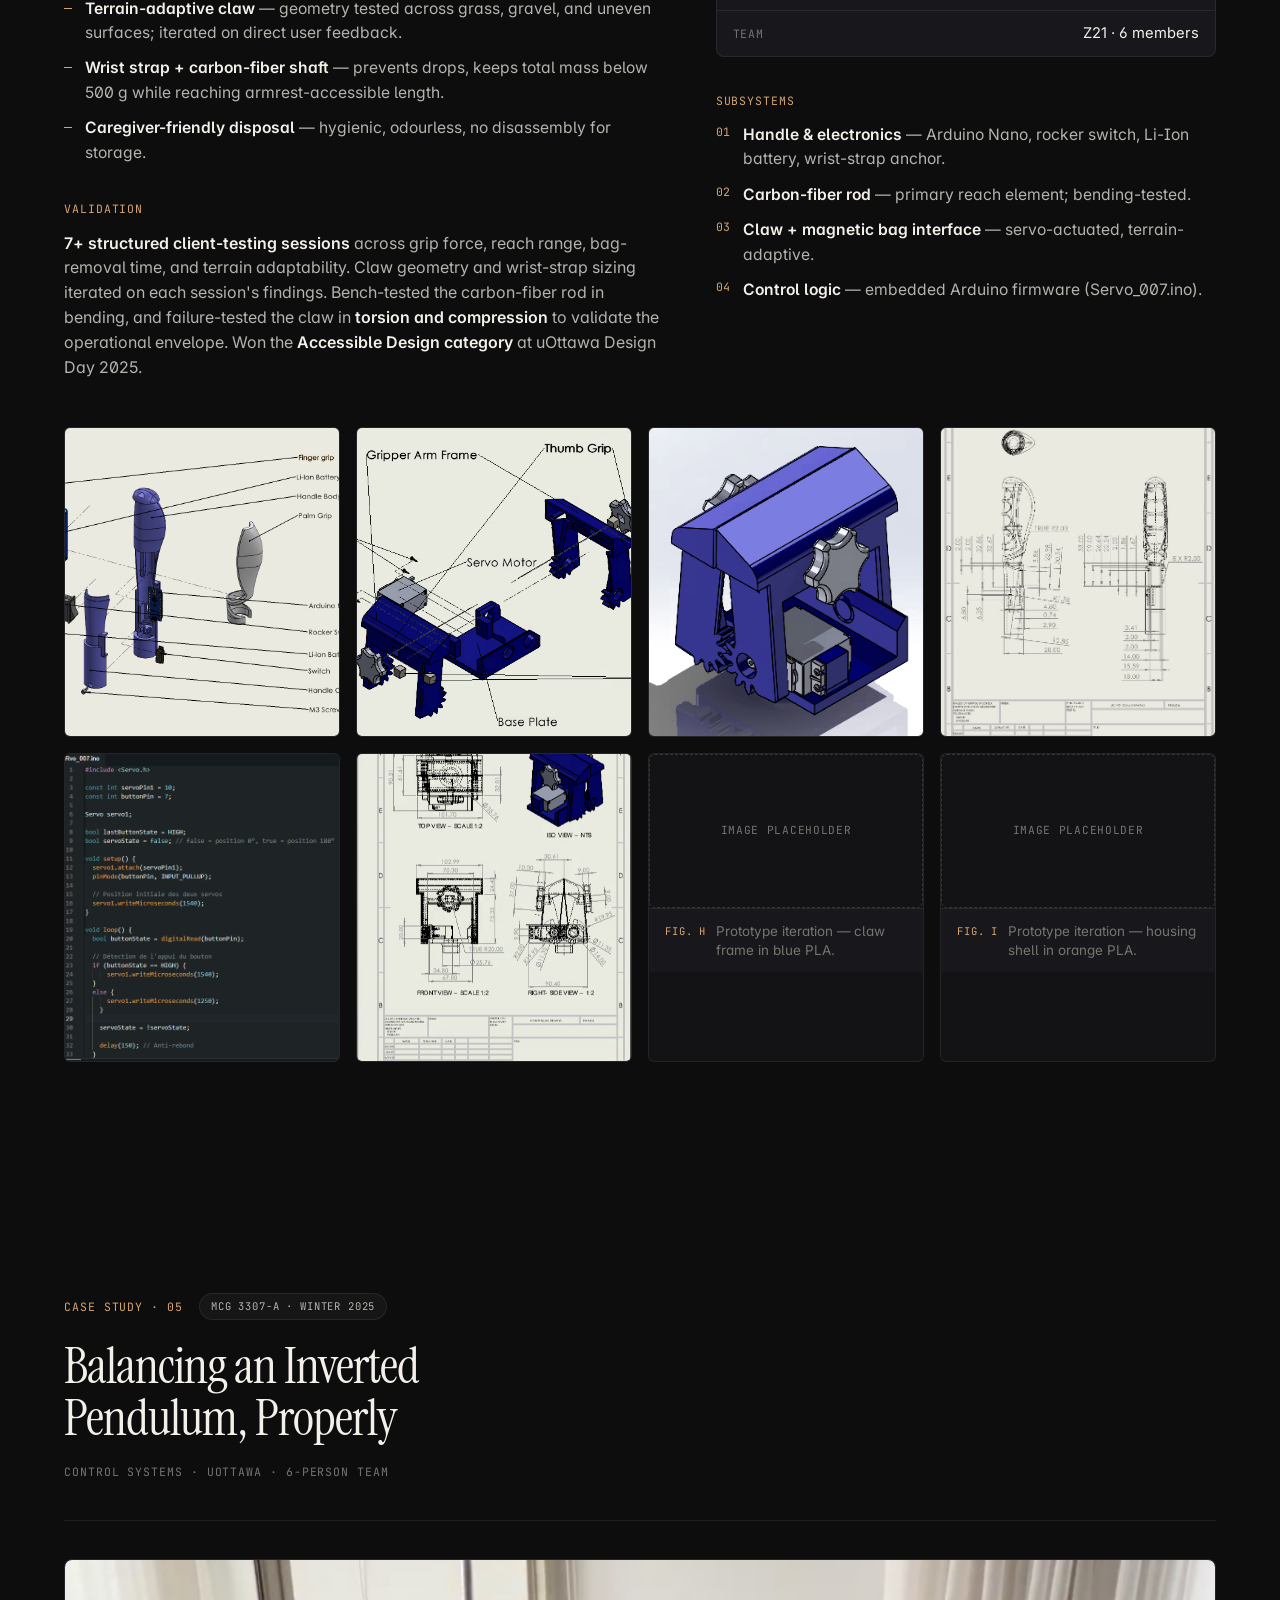
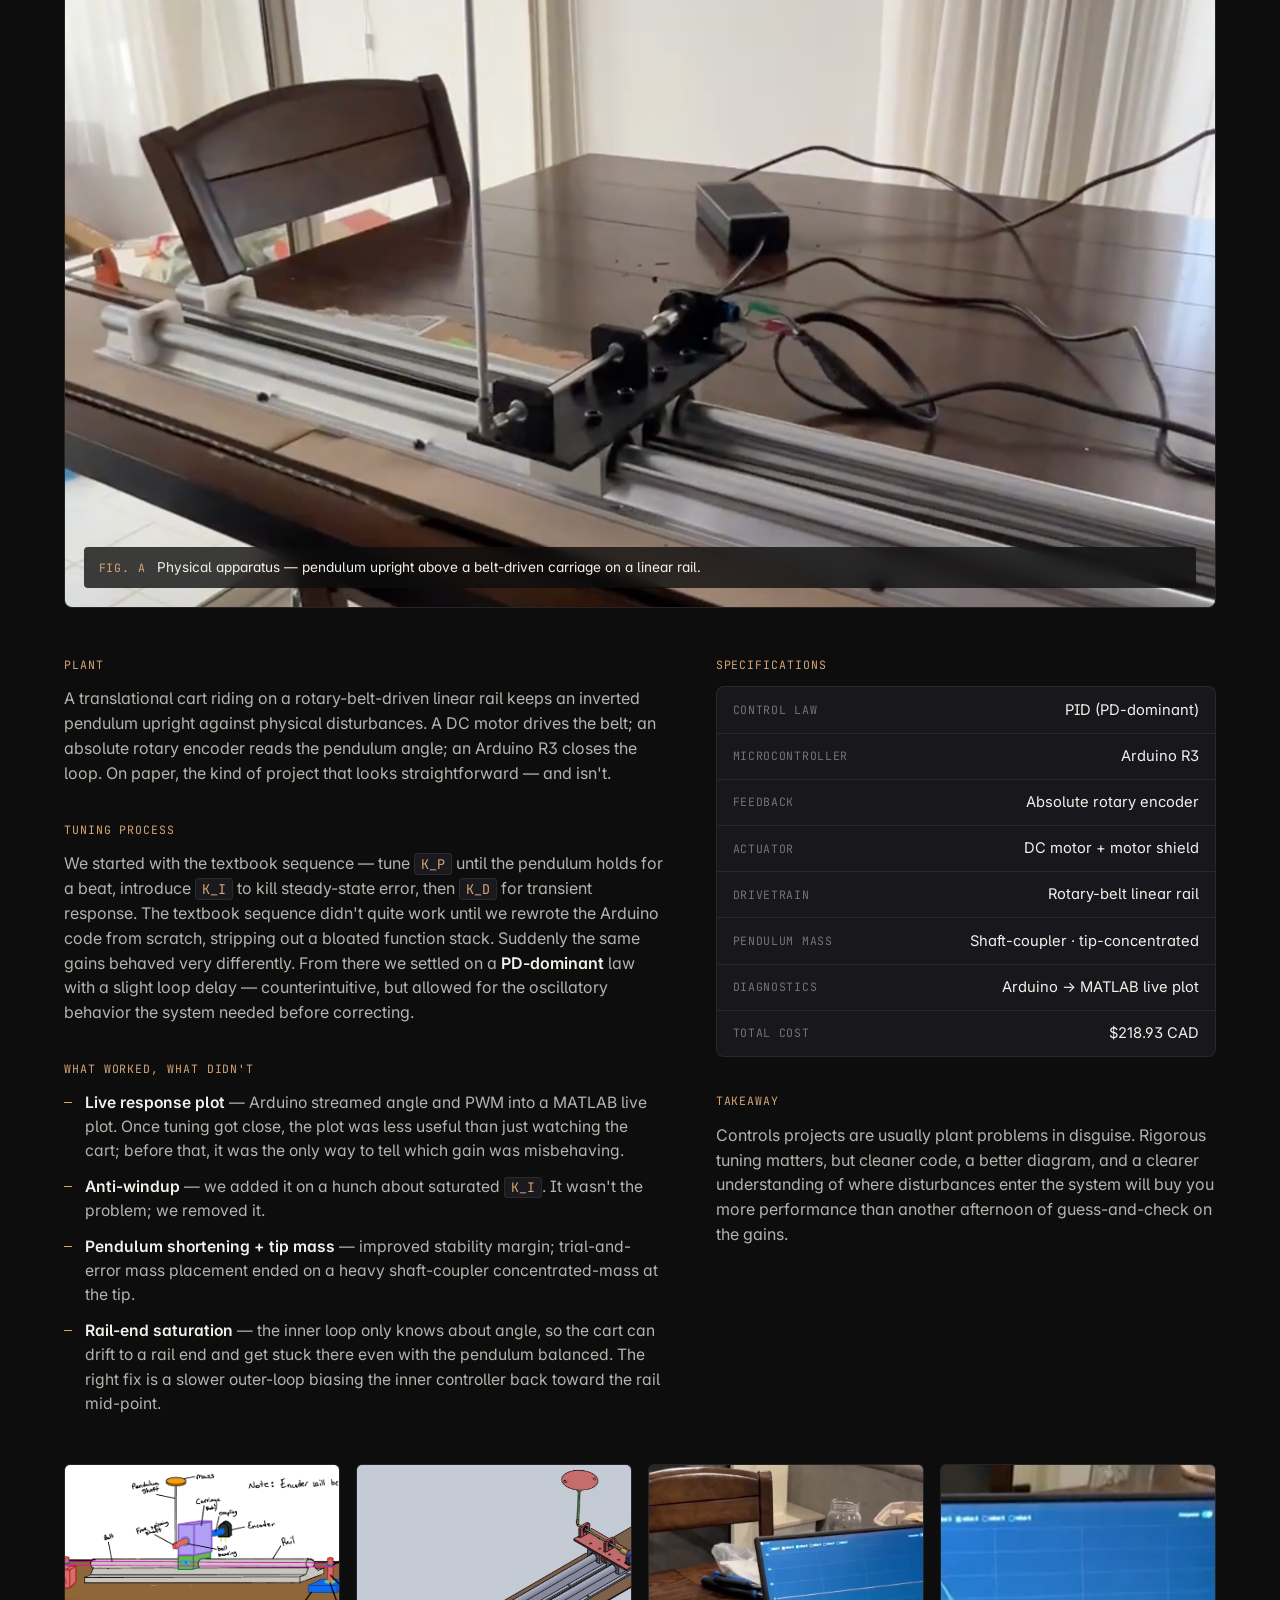
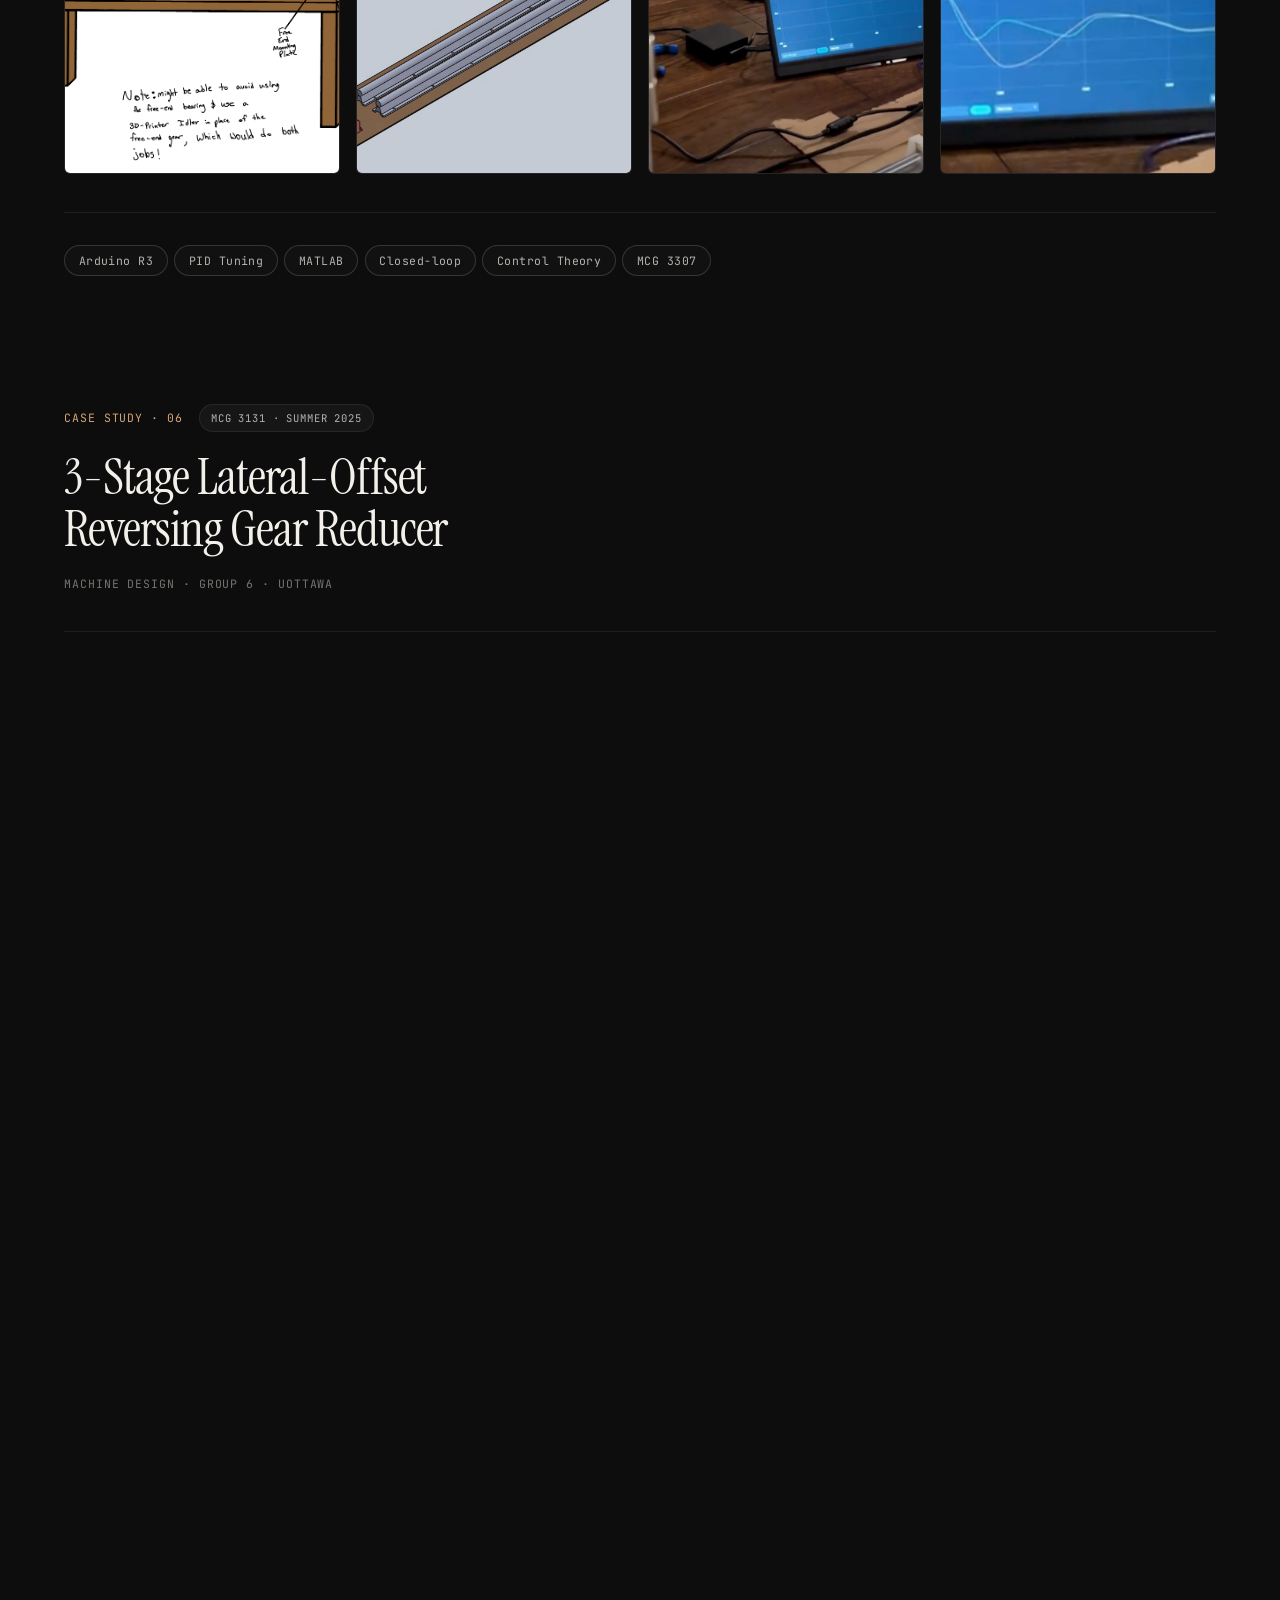
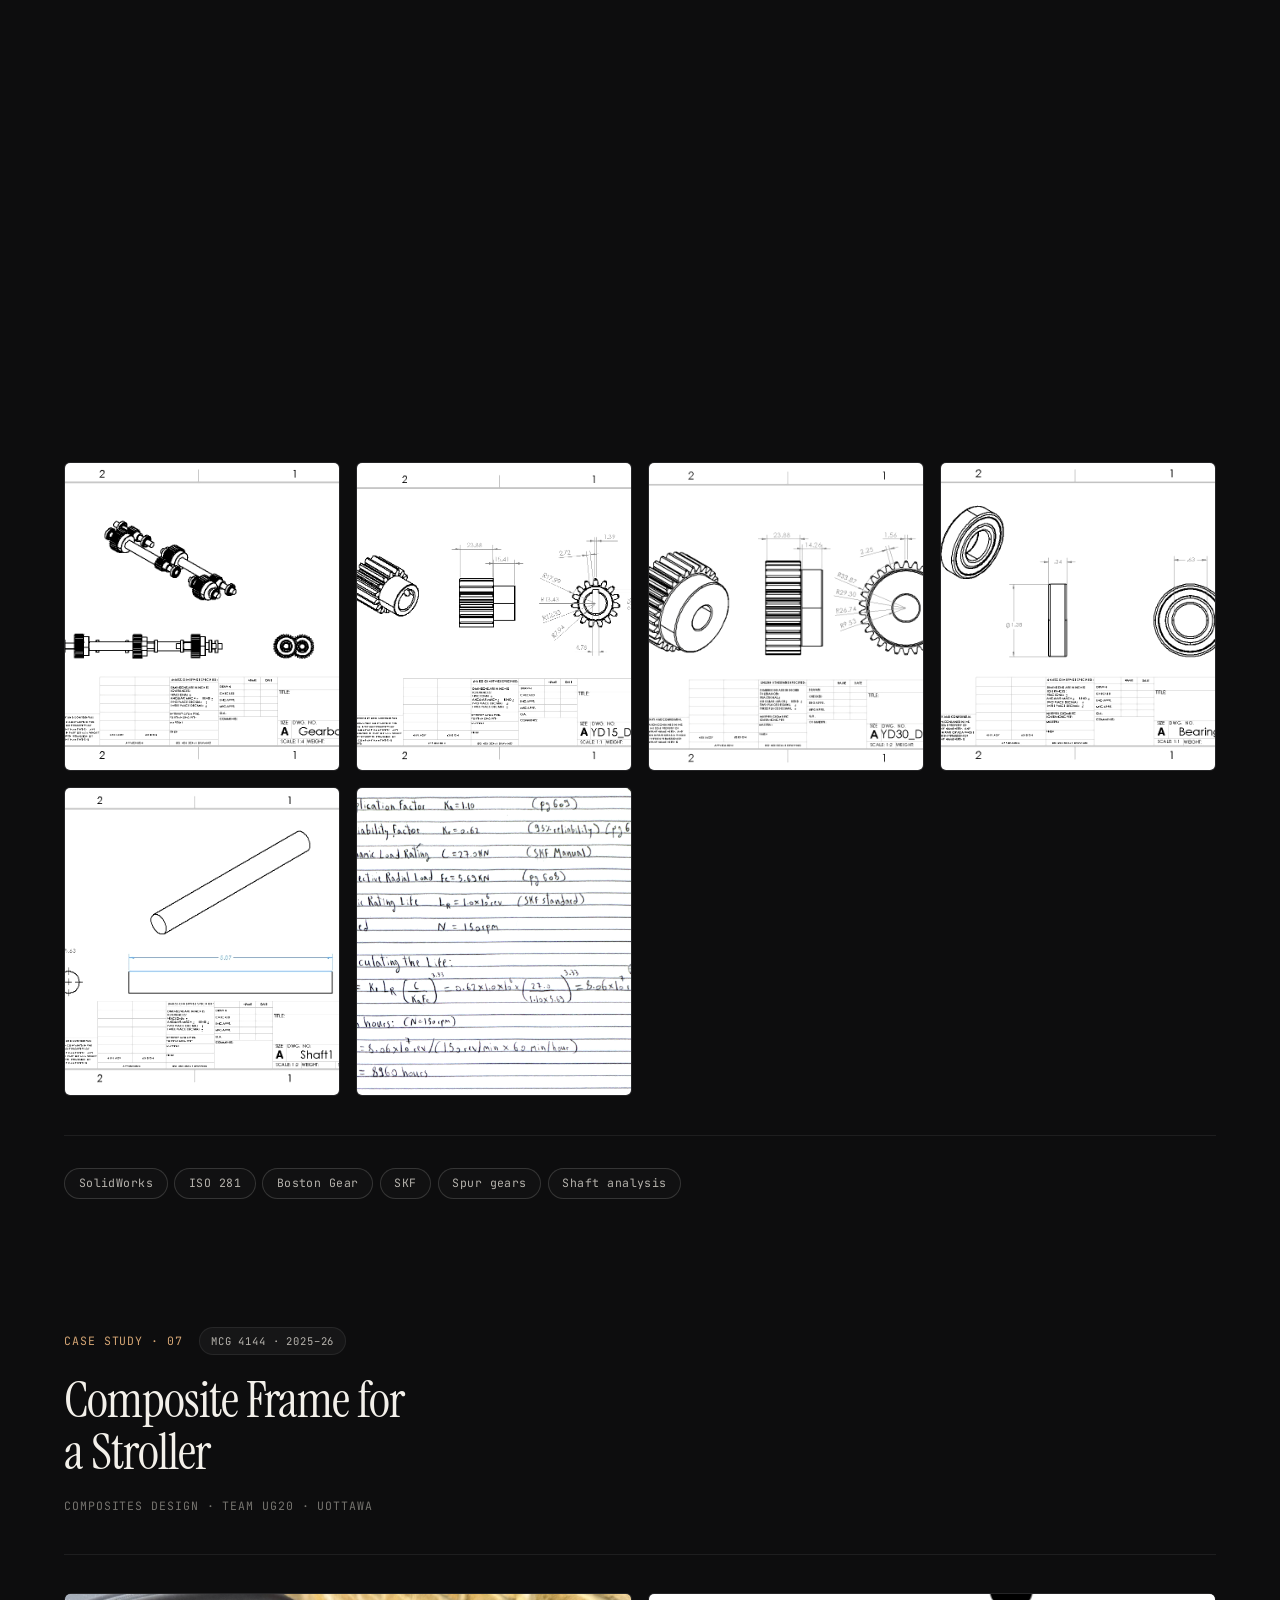
==== commit 64f737be: "Add project nav, image lightbox, rename Site Map" ====
--- a/index.html
+++ b/index.html
@@ -191,6 +191,20 @@
         </p>
       </div>
 
+      <!-- =========== PROJECT NAVIGATOR =========== -->
+      <nav class="proj-nav" id="proj-nav" aria-label="Project navigator">
+        <span class="proj-nav__label mono">Jump to →</span>
+        <div class="proj-nav__pills">
+          <a href="#case-turret"     class="proj-nav__pill"><span class="mono">01</span>Turret 1</a>
+          <a href="#case-honeywell"  class="proj-nav__pill"><span class="mono">02</span>Honeywell</a>
+          <a href="#case-comtest"    class="proj-nav__pill"><span class="mono">03</span>Comtest</a>
+          <a href="#case-poodini"    class="proj-nav__pill"><span class="mono">04</span>Poodini</a>
+          <a href="#case-pendulum"   class="proj-nav__pill"><span class="mono">05</span>Pendulum</a>
+          <a href="#case-gear"       class="proj-nav__pill"><span class="mono">06</span>Gear Reducer</a>
+          <a href="#case-composites" class="proj-nav__pill"><span class="mono">07</span>Composites</a>
+        </div>
+      </nav>
+
       <!-- ============ CASE 01: TURRET (CAPSTONE) — ABSTRACT ONLY ============ -->
       <article class="case" id="case-turret">
         <header class="case__head">
@@ -1168,6 +1182,30 @@
     </section>
   </main>
 
+  <!-- =================== LIGHTBOX =================== -->
+  <div class="lightbox" id="lightbox" aria-hidden="true" role="dialog" aria-label="Image viewer">
+    <button class="lightbox__close" id="lightbox-close" aria-label="Close image">
+      <svg width="22" height="22" viewBox="0 0 22 22" aria-hidden="true">
+        <path d="M5 5l12 12M17 5L5 17" stroke="currentColor" stroke-width="1.6" stroke-linecap="round"/>
+      </svg>
+    </button>
+    <button class="lightbox__nav lightbox__nav--prev" id="lightbox-prev" aria-label="Previous image">
+      <svg width="22" height="22" viewBox="0 0 22 22" aria-hidden="true">
+        <path d="M14 4L6 11l8 7" stroke="currentColor" stroke-width="1.6" fill="none" stroke-linecap="round" stroke-linejoin="round"/>
+      </svg>
+    </button>
+    <button class="lightbox__nav lightbox__nav--next" id="lightbox-next" aria-label="Next image">
+      <svg width="22" height="22" viewBox="0 0 22 22" aria-hidden="true">
+        <path d="M8 4l8 7-8 7" stroke="currentColor" stroke-width="1.6" fill="none" stroke-linecap="round" stroke-linejoin="round"/>
+      </svg>
+    </button>
+    <figure class="lightbox__stage">
+      <img id="lightbox-img" alt="" />
+      <figcaption id="lightbox-caption" class="lightbox__caption"></figcaption>
+    </figure>
+    <div class="lightbox__counter mono" id="lightbox-counter"></div>
+  </div>
+
   <!-- =================== FOOTER =================== -->
   <footer class="footer">
     <div class="footer__row">
@@ -1177,7 +1215,7 @@
       </div>
       <div class="footer__cols">
         <div>
-          <h5 class="mono">Site</h5>
+          <h5 class="mono">Site Map</h5>
           <a href="#work">Work</a>
           <a href="#experience">Experience</a>
           <a href="#capabilities">Capabilities</a>
--- a/styles.css
+++ b/styles.css
@@ -1326,6 +1326,167 @@
 html, body { overflow-x: hidden; max-width: 100vw; }
 img, svg, video { max-width: 100%; height: auto; }
 
+/* ============================================================
+   PROJECT NAVIGATOR (pill bar — sticky under nav while in Work)
+   ============================================================ */
+.proj-nav {
+  display: flex; align-items: center; gap: 1rem;
+  margin: -1rem 0 3.5rem;
+  padding: 0.7rem 0.9rem;
+  background: var(--surface);
+  border: 1px solid var(--border);
+  border-radius: 50px;
+  position: sticky;
+  top: 68px;
+  z-index: 50;
+  backdrop-filter: blur(20px) saturate(1.4);
+  -webkit-backdrop-filter: blur(20px) saturate(1.4);
+  background: rgba(24, 24, 28, 0.85);
+  transition: top 320ms var(--ease);
+}
+.nav.is-scrolled ~ main .proj-nav { top: 58px; }
+.proj-nav__label {
+  flex-shrink: 0;
+  color: var(--accent);
+  padding-left: 0.6rem;
+  display: flex; align-items: center;
+}
+.proj-nav__pills {
+  display: flex; gap: 0.3rem;
+  overflow-x: auto;
+  scrollbar-width: none;
+  padding: 0.1rem;
+  flex: 1;
+}
+.proj-nav__pills::-webkit-scrollbar { display: none; }
+.proj-nav__pill {
+  display: inline-flex; align-items: center; gap: 0.45rem;
+  padding: 0.45rem 0.85rem;
+  font-size: 0.84rem;
+  color: var(--text-2);
+  border-radius: 30px;
+  border: 1px solid transparent;
+  white-space: nowrap;
+  transition: color 200ms var(--ease), background 200ms var(--ease), border-color 200ms var(--ease);
+  flex-shrink: 0;
+}
+.proj-nav__pill .mono {
+  color: var(--text-3);
+  font-size: 0.62rem;
+  transition: color 200ms var(--ease);
+}
+.proj-nav__pill:hover {
+  color: var(--text);
+  background: rgba(243, 240, 234, 0.04);
+}
+.proj-nav__pill:hover .mono { color: var(--accent); }
+.proj-nav__pill.is-active {
+  background: var(--accent);
+  color: #1a0f04;
+  border-color: var(--accent);
+  font-weight: 500;
+}
+.proj-nav__pill.is-active .mono { color: #1a0f04; opacity: 0.7; }
+
+@media (max-width: 760px) {
+  .proj-nav { flex-direction: column; gap: 0.5rem; align-items: stretch; border-radius: 14px; padding: 0.6rem; }
+  .proj-nav__label { padding-left: 0.4rem; }
+  .proj-nav__pills { padding: 0; }
+}
+
+/* ============================================================
+   LIGHTBOX (click-to-enlarge)
+   ============================================================ */
+.lightbox {
+  position: fixed; inset: 0;
+  background: rgba(7, 7, 9, 0.92);
+  backdrop-filter: blur(12px);
+  -webkit-backdrop-filter: blur(12px);
+  display: flex; align-items: center; justify-content: center;
+  z-index: 200;
+  opacity: 0;
+  visibility: hidden;
+  transition: opacity 280ms var(--ease), visibility 280ms var(--ease);
+  padding: 4rem 3rem;
+}
+.lightbox.is-open {
+  opacity: 1;
+  visibility: visible;
+}
+.lightbox__stage {
+  max-width: min(1200px, 92vw);
+  max-height: 84vh;
+  display: flex; flex-direction: column;
+  align-items: center; gap: 1rem;
+  transform: scale(0.96);
+  transition: transform 380ms var(--ease);
+}
+.lightbox.is-open .lightbox__stage { transform: scale(1); }
+.lightbox__stage img {
+  max-width: 100%;
+  max-height: 76vh;
+  object-fit: contain;
+  border-radius: 6px;
+  box-shadow: 0 30px 80px rgba(0, 0, 0, 0.6);
+}
+.lightbox__caption {
+  max-width: 80ch;
+  text-align: center;
+  font-size: 0.92rem;
+  color: var(--text-2);
+  font-style: italic;
+  font-family: var(--font-serif);
+  line-height: 1.4;
+}
+.lightbox__caption:empty { display: none; }
+
+.lightbox__close,
+.lightbox__nav {
+  position: absolute;
+  width: 44px; height: 44px;
+  background: rgba(243, 240, 234, 0.08);
+  border: 1px solid var(--border);
+  border-radius: 50%;
+  color: var(--text);
+  display: flex; align-items: center; justify-content: center;
+  cursor: pointer;
+  transition: background 200ms var(--ease), color 200ms var(--ease), transform 200ms var(--ease);
+}
+.lightbox__close:hover,
+.lightbox__nav:hover {
+  background: var(--accent);
+  color: #1a0f04;
+}
+.lightbox__close { top: 1.6rem; right: 1.6rem; }
+.lightbox__nav--prev { left: 1.6rem; top: 50%; transform: translateY(-50%); }
+.lightbox__nav--next { right: 1.6rem; top: 50%; transform: translateY(-50%); }
+.lightbox__nav--prev:hover { transform: translateY(-50%) translateX(-2px); }
+.lightbox__nav--next:hover { transform: translateY(-50%) translateX(2px); }
+.lightbox__counter {
+  position: absolute;
+  bottom: 1.4rem; left: 50%;
+  transform: translateX(-50%);
+  color: var(--text-3);
+  letter-spacing: 0.12em;
+}
+@media (max-width: 600px) {
+  .lightbox { padding: 3.5rem 0.8rem; }
+  .lightbox__close { top: 0.8rem; right: 0.8rem; width: 38px; height: 38px; }
+  .lightbox__nav { width: 38px; height: 38px; }
+  .lightbox__nav--prev { left: 0.6rem; }
+  .lightbox__nav--next { right: 0.6rem; }
+  .lightbox__stage img { max-height: 68vh; }
+  .lightbox__caption { font-size: 0.84rem; }
+}
+
+/* Indicate images are clickable */
+.case__hero img,
+.case__fig img,
+.hero__image,
+.other-card__img img {
+  cursor: zoom-in;
+}
+
 /* ---------- TIGHT PHONE POLISH (≤ 480 px) ---------- */
 @media (max-width: 480px) {
   :root { --pad: 18px; }
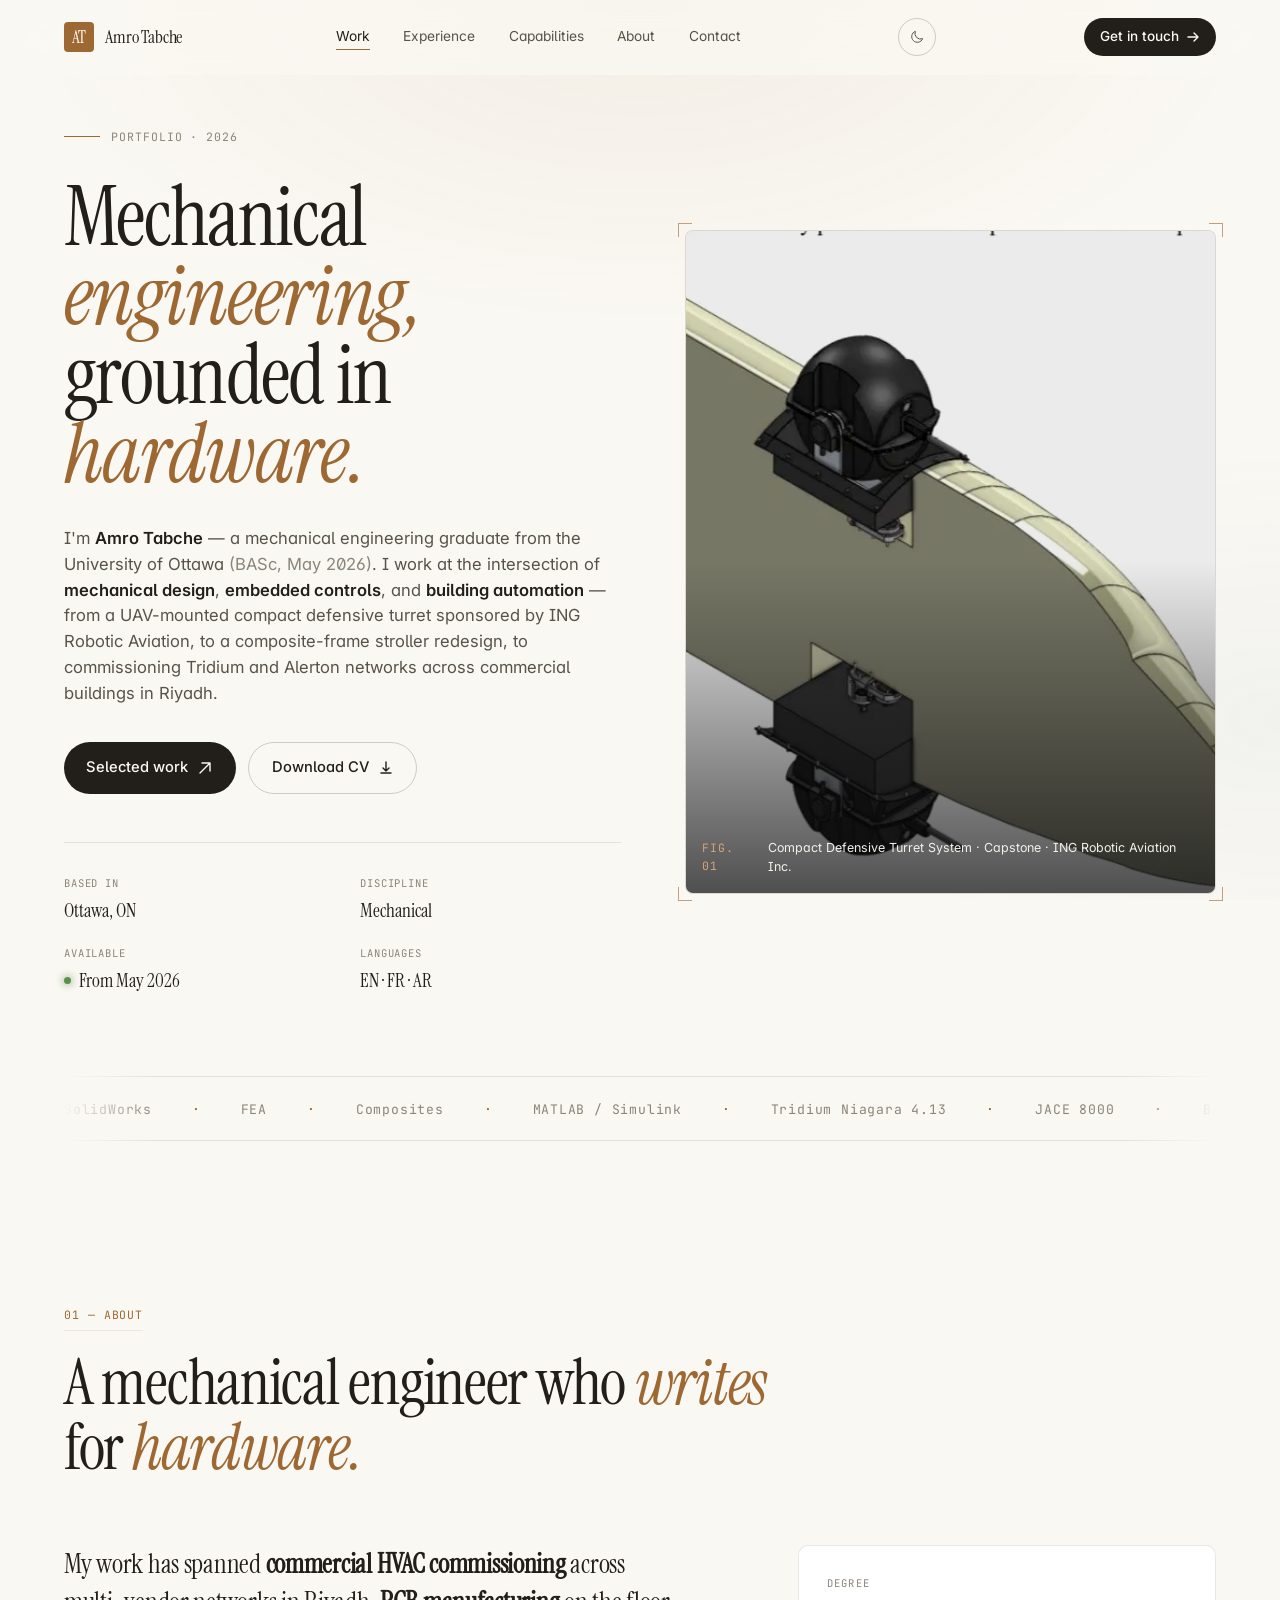
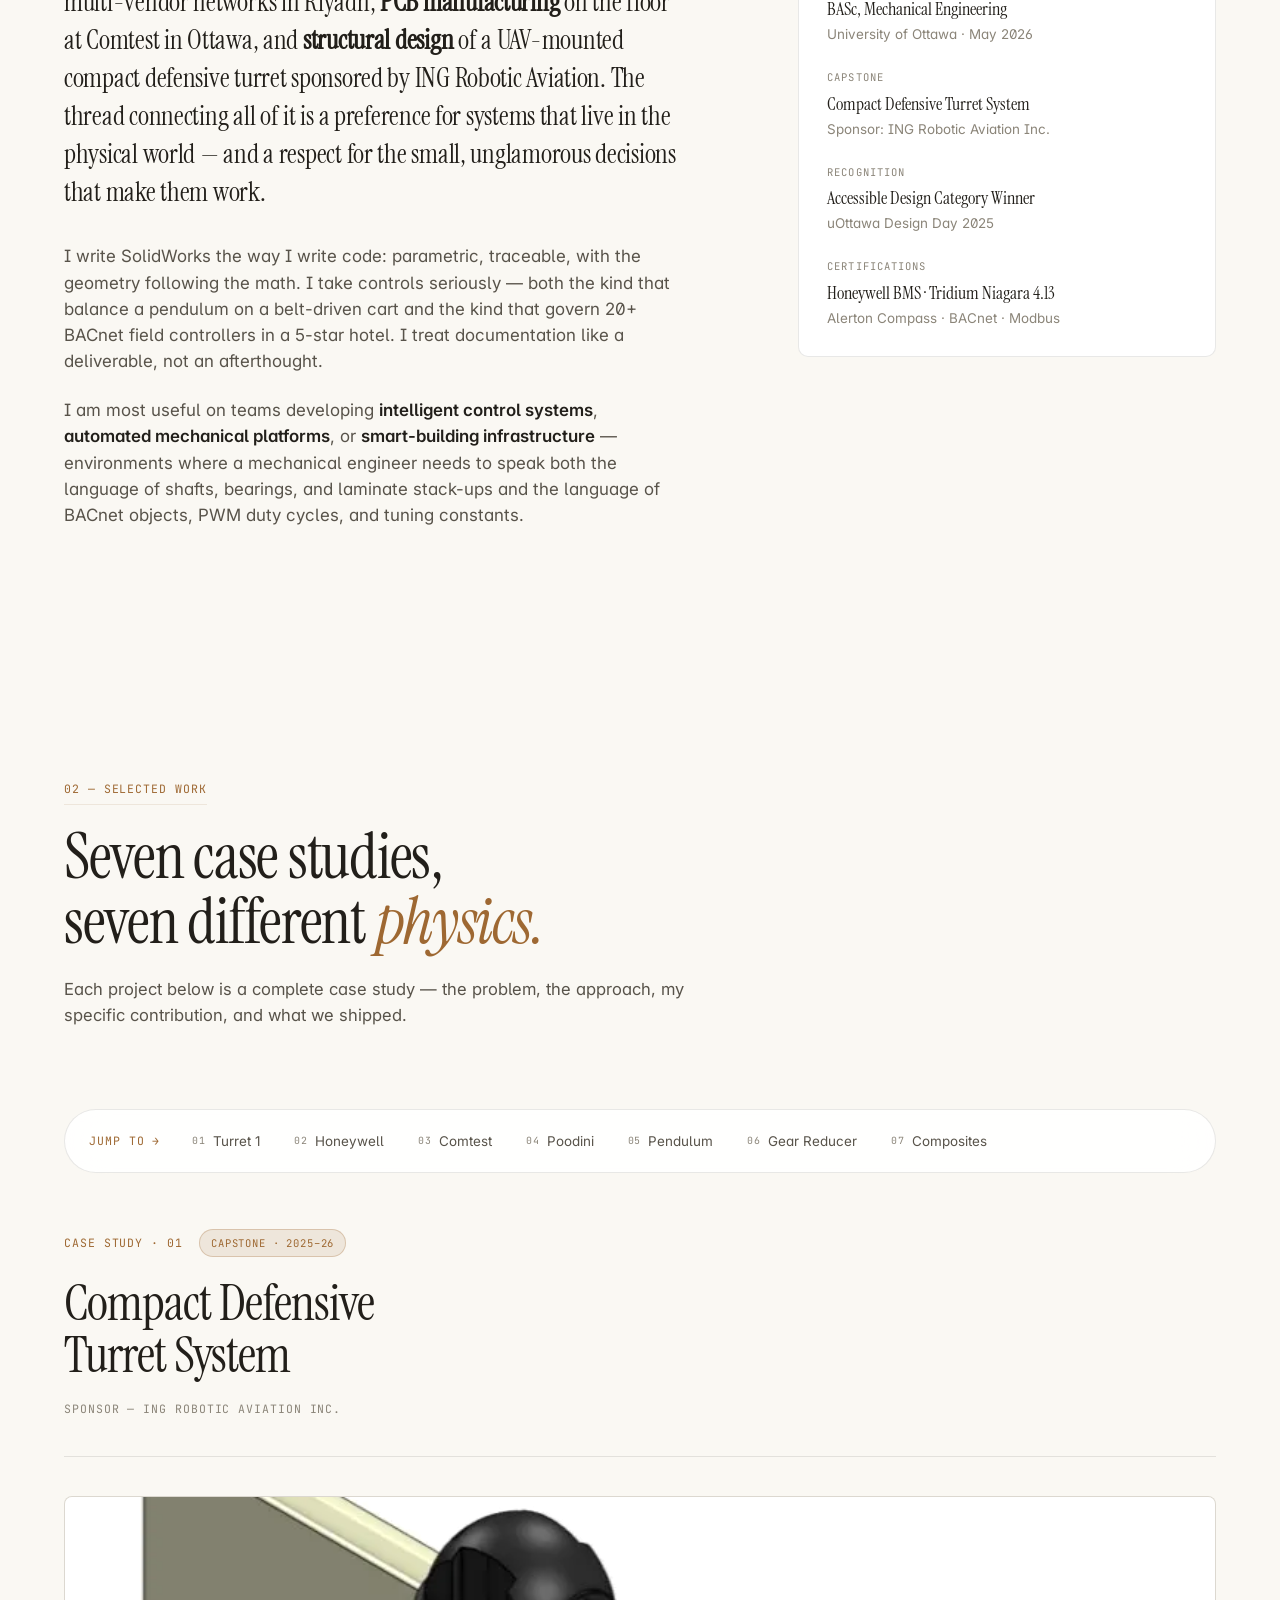
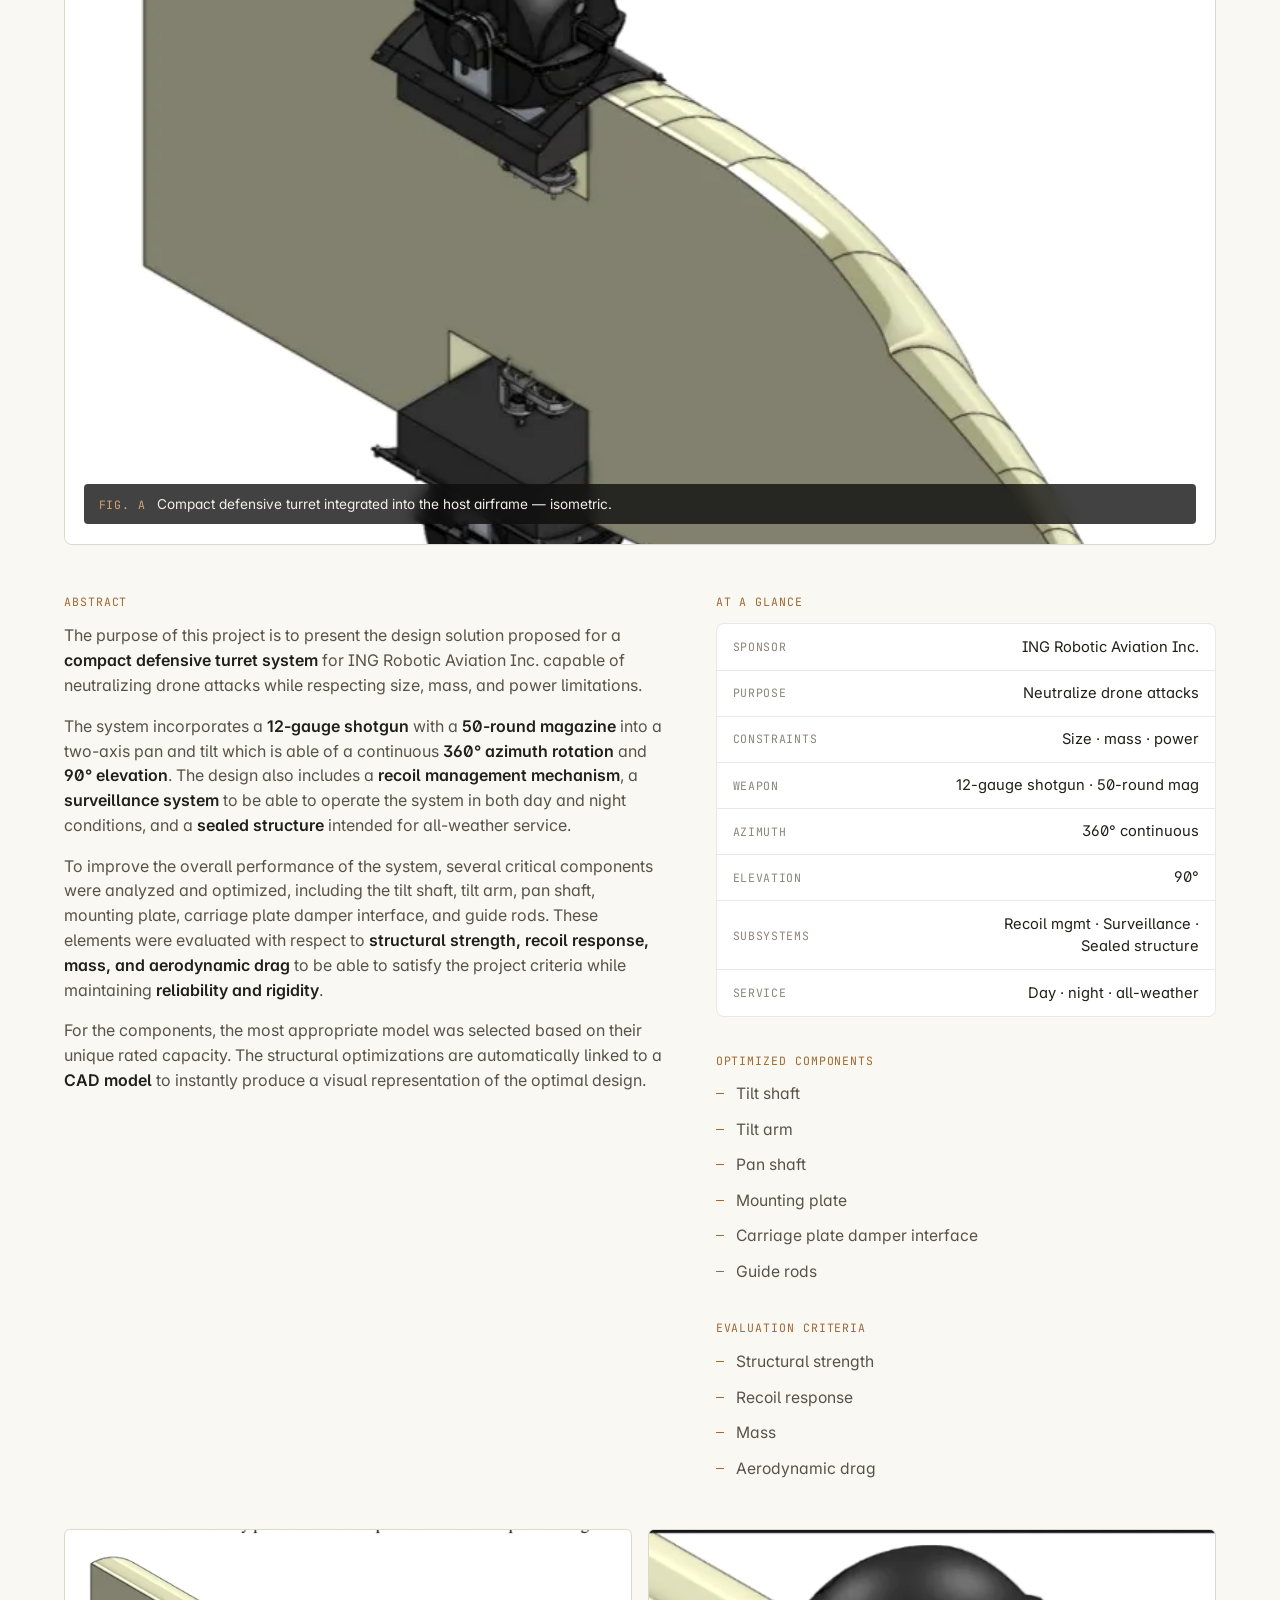
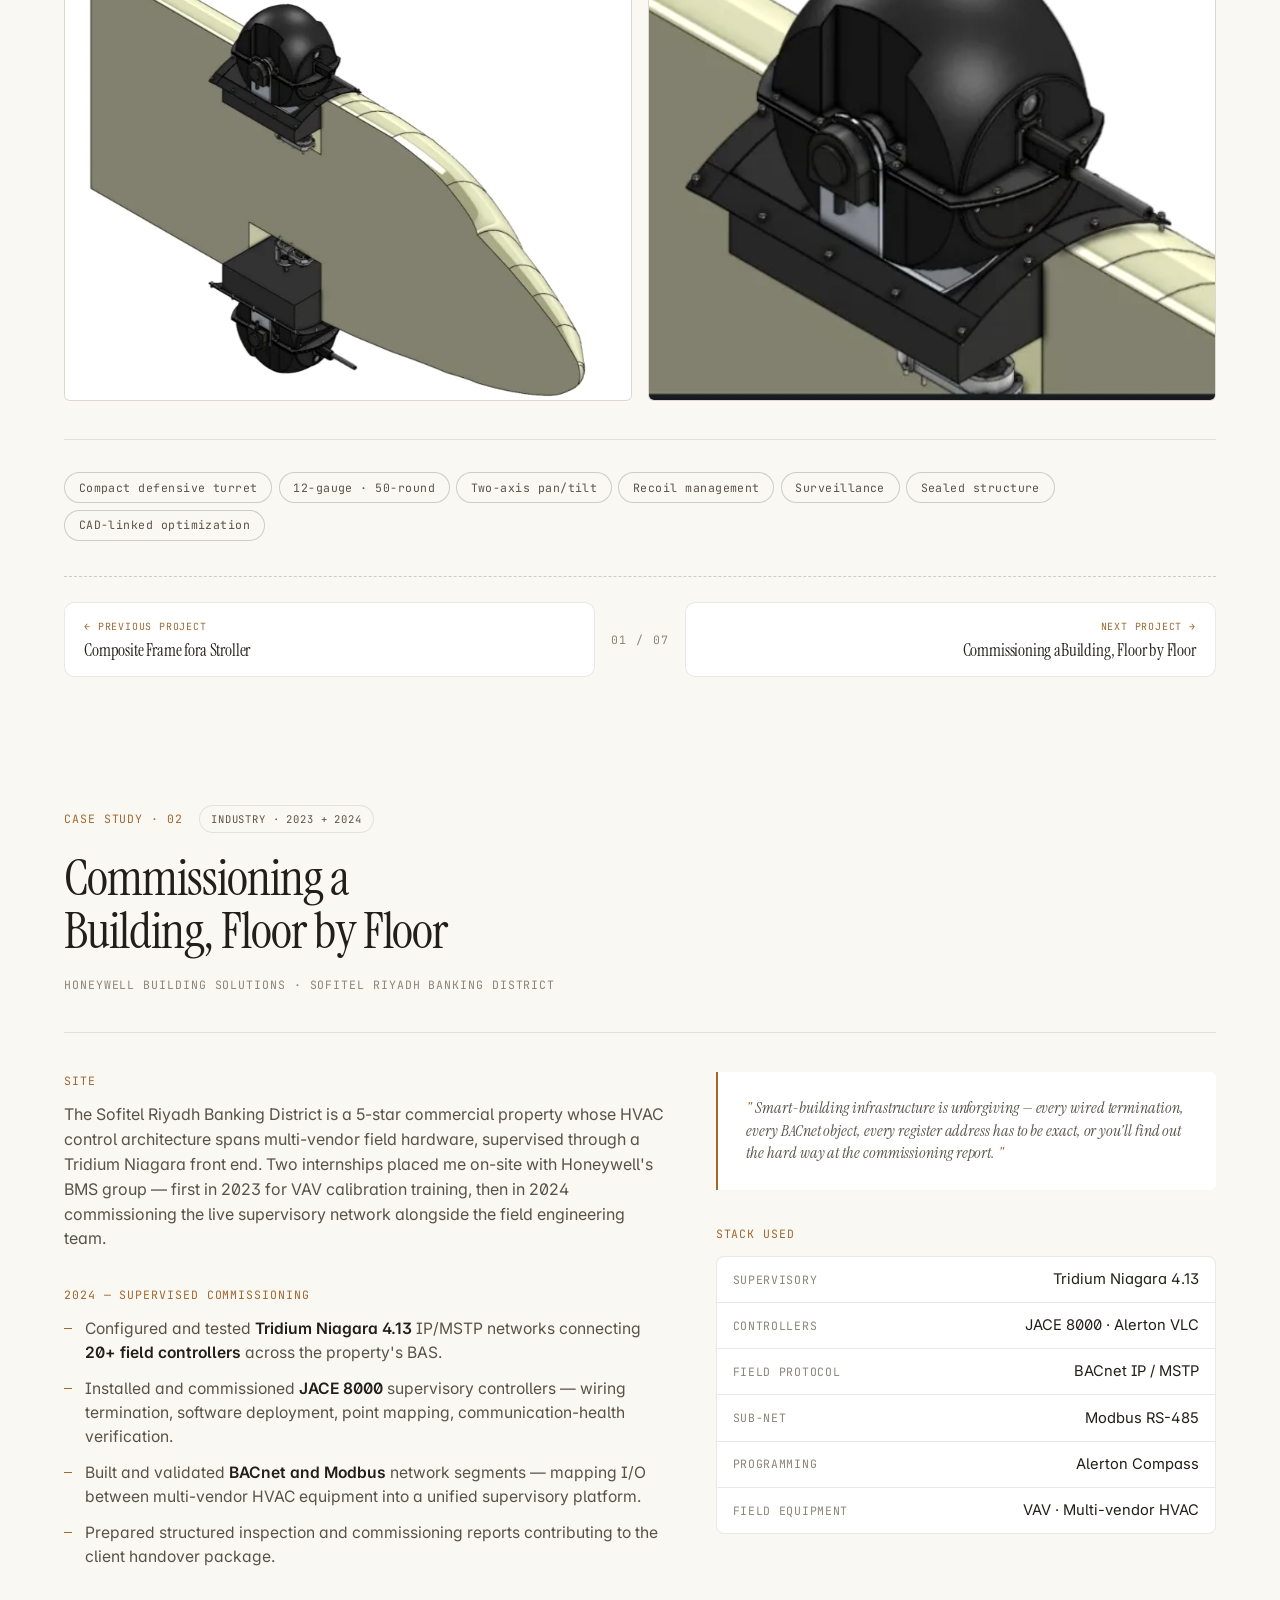
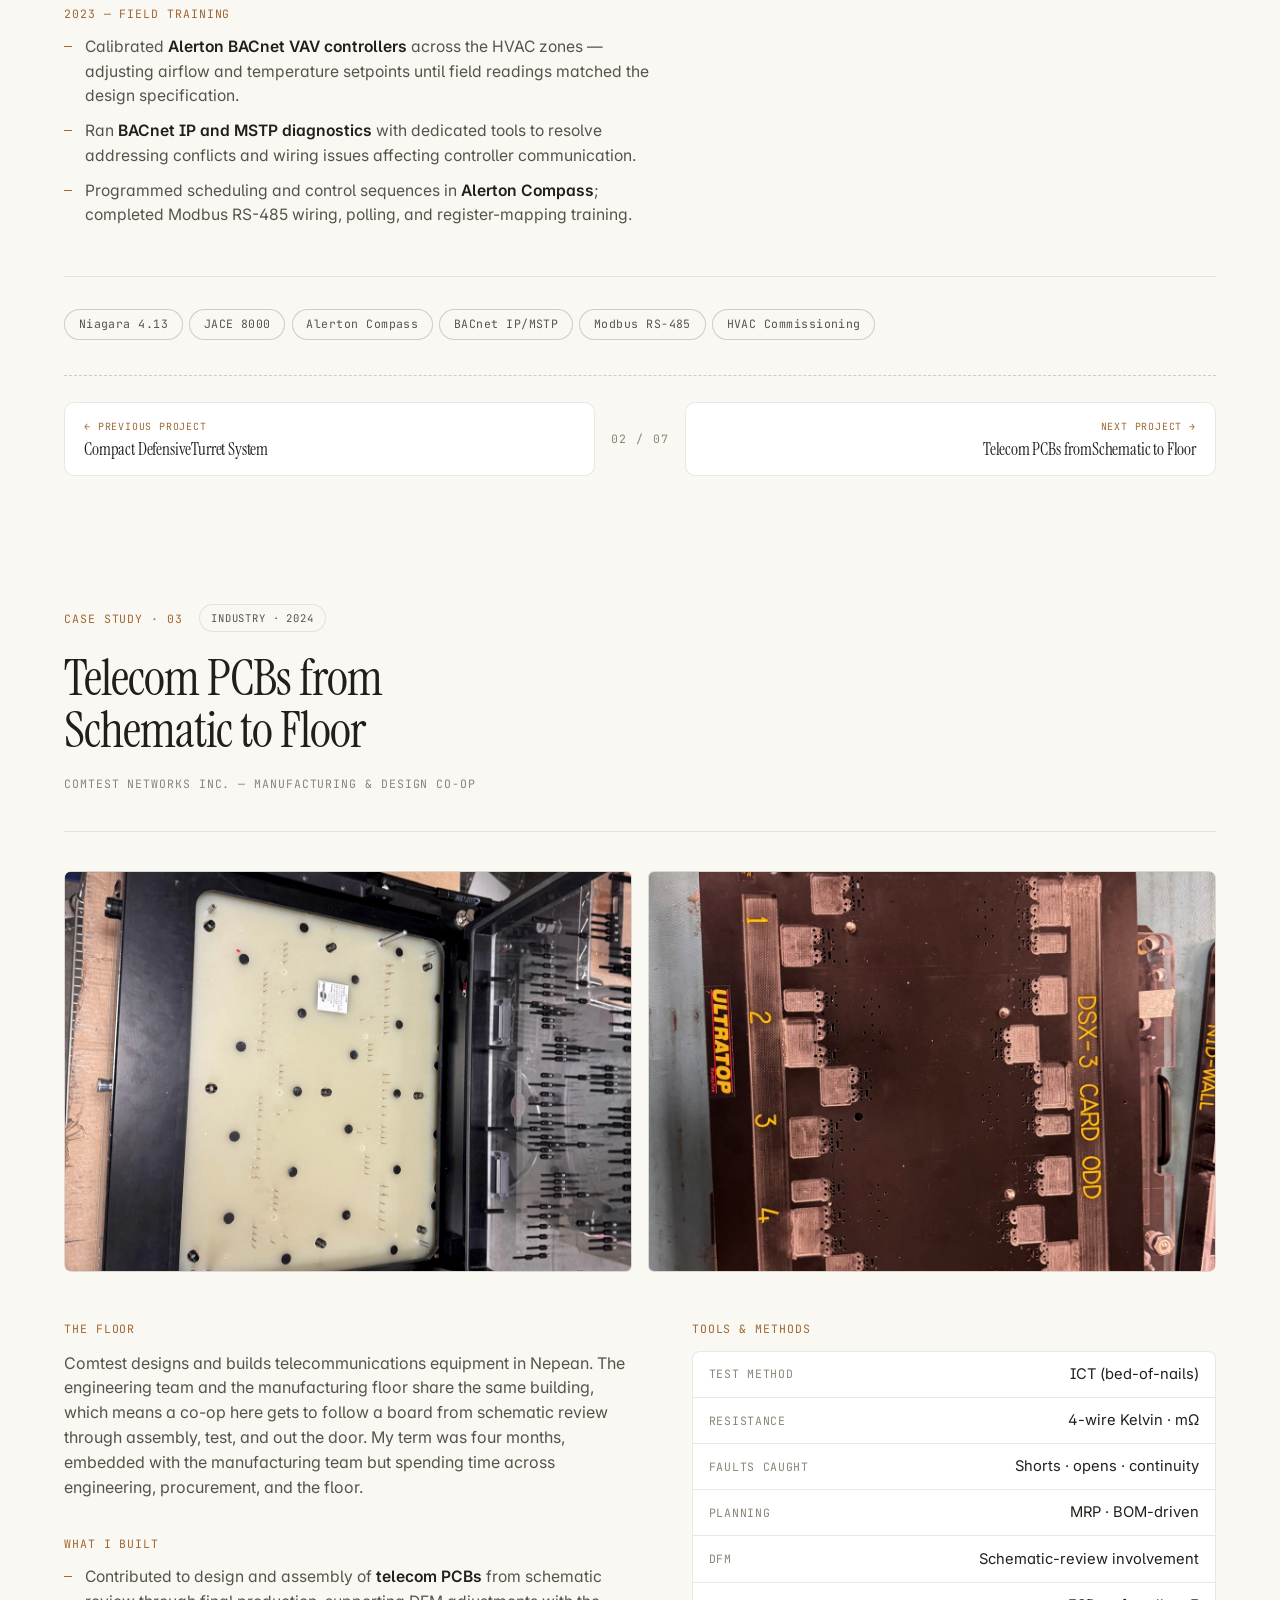
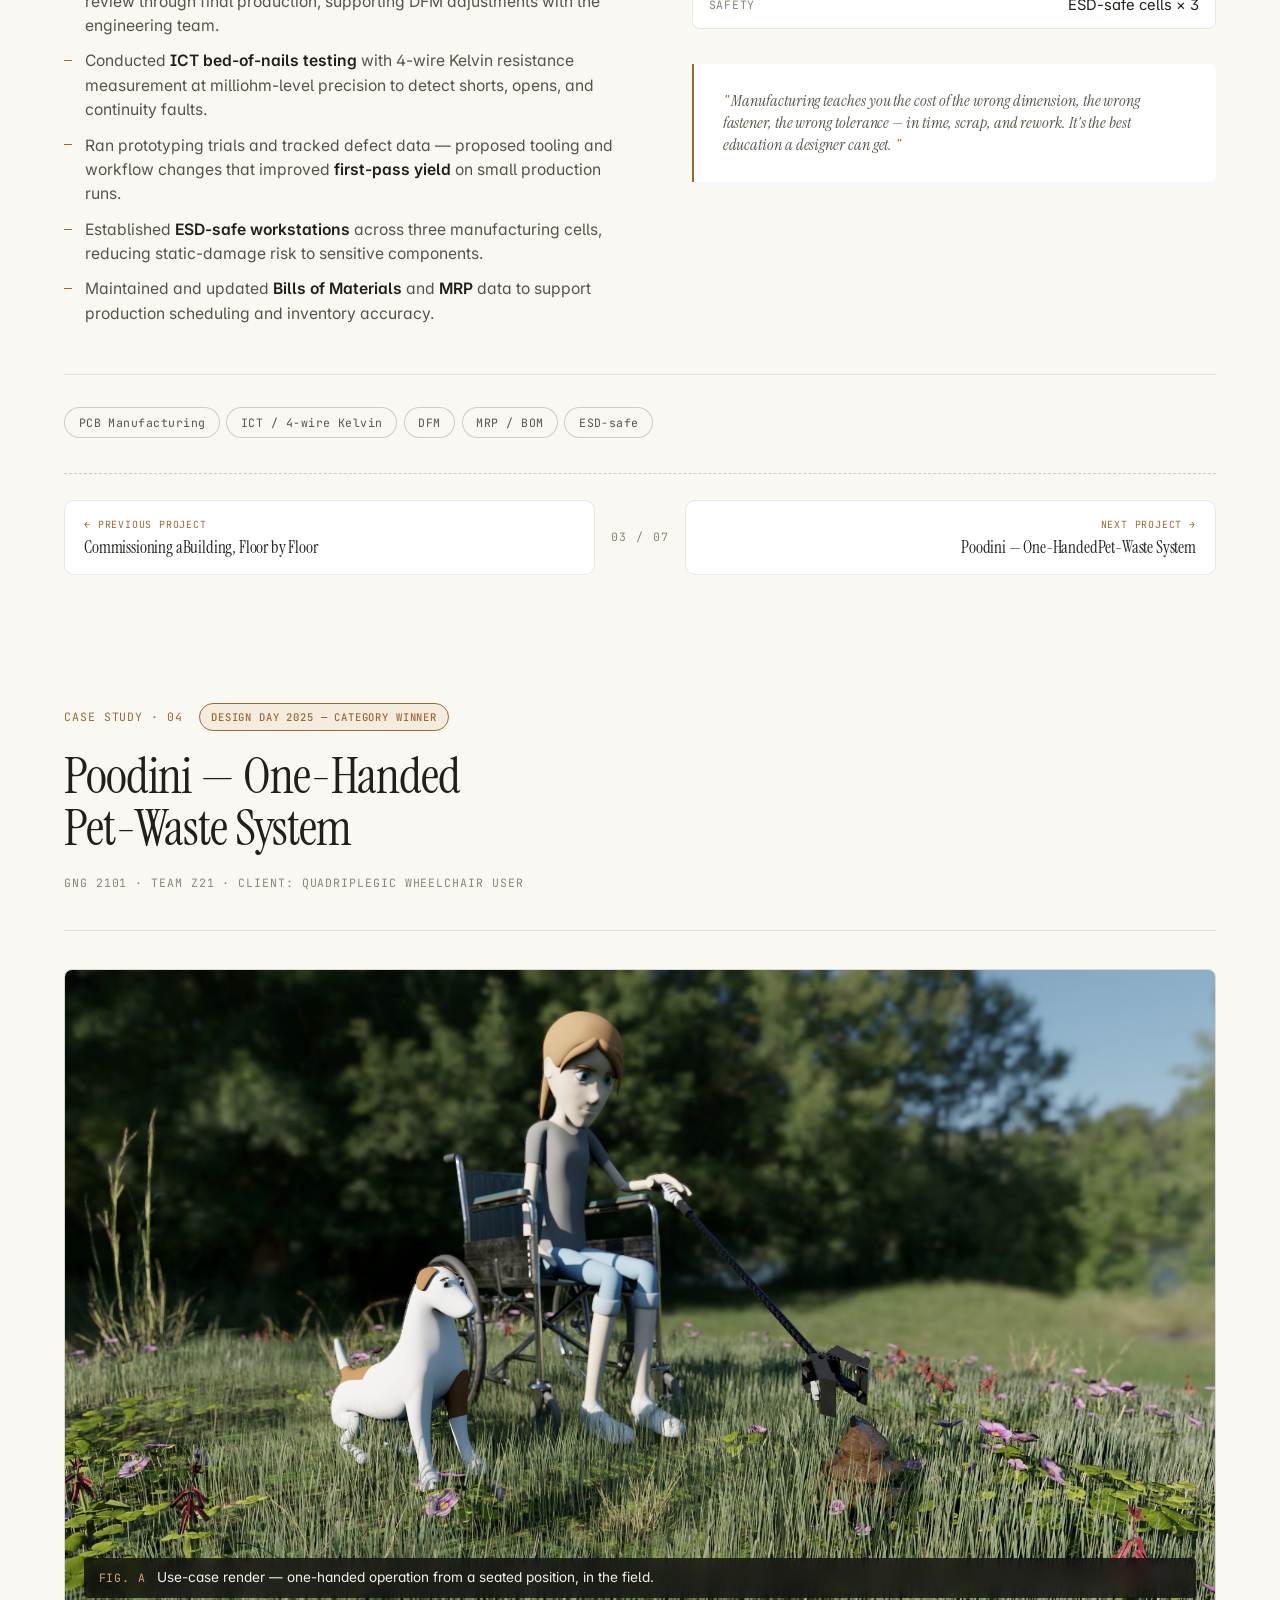
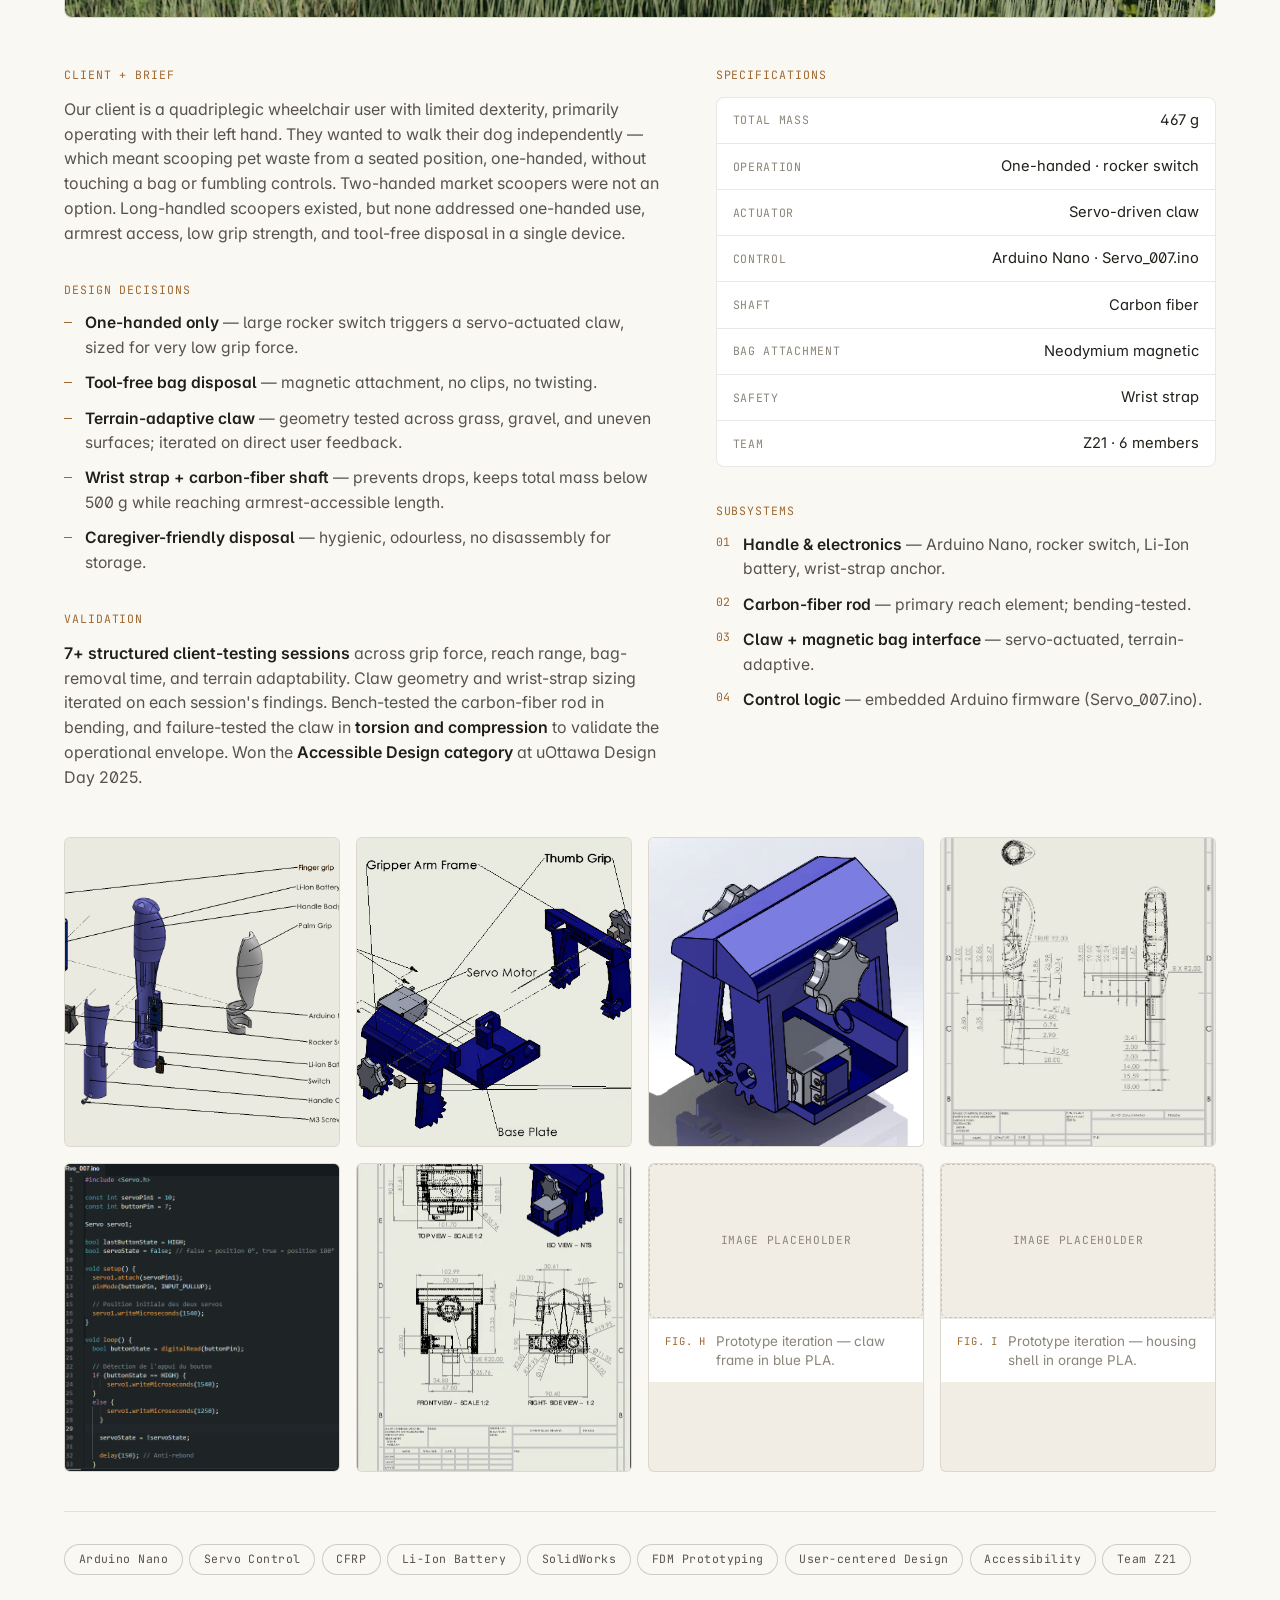
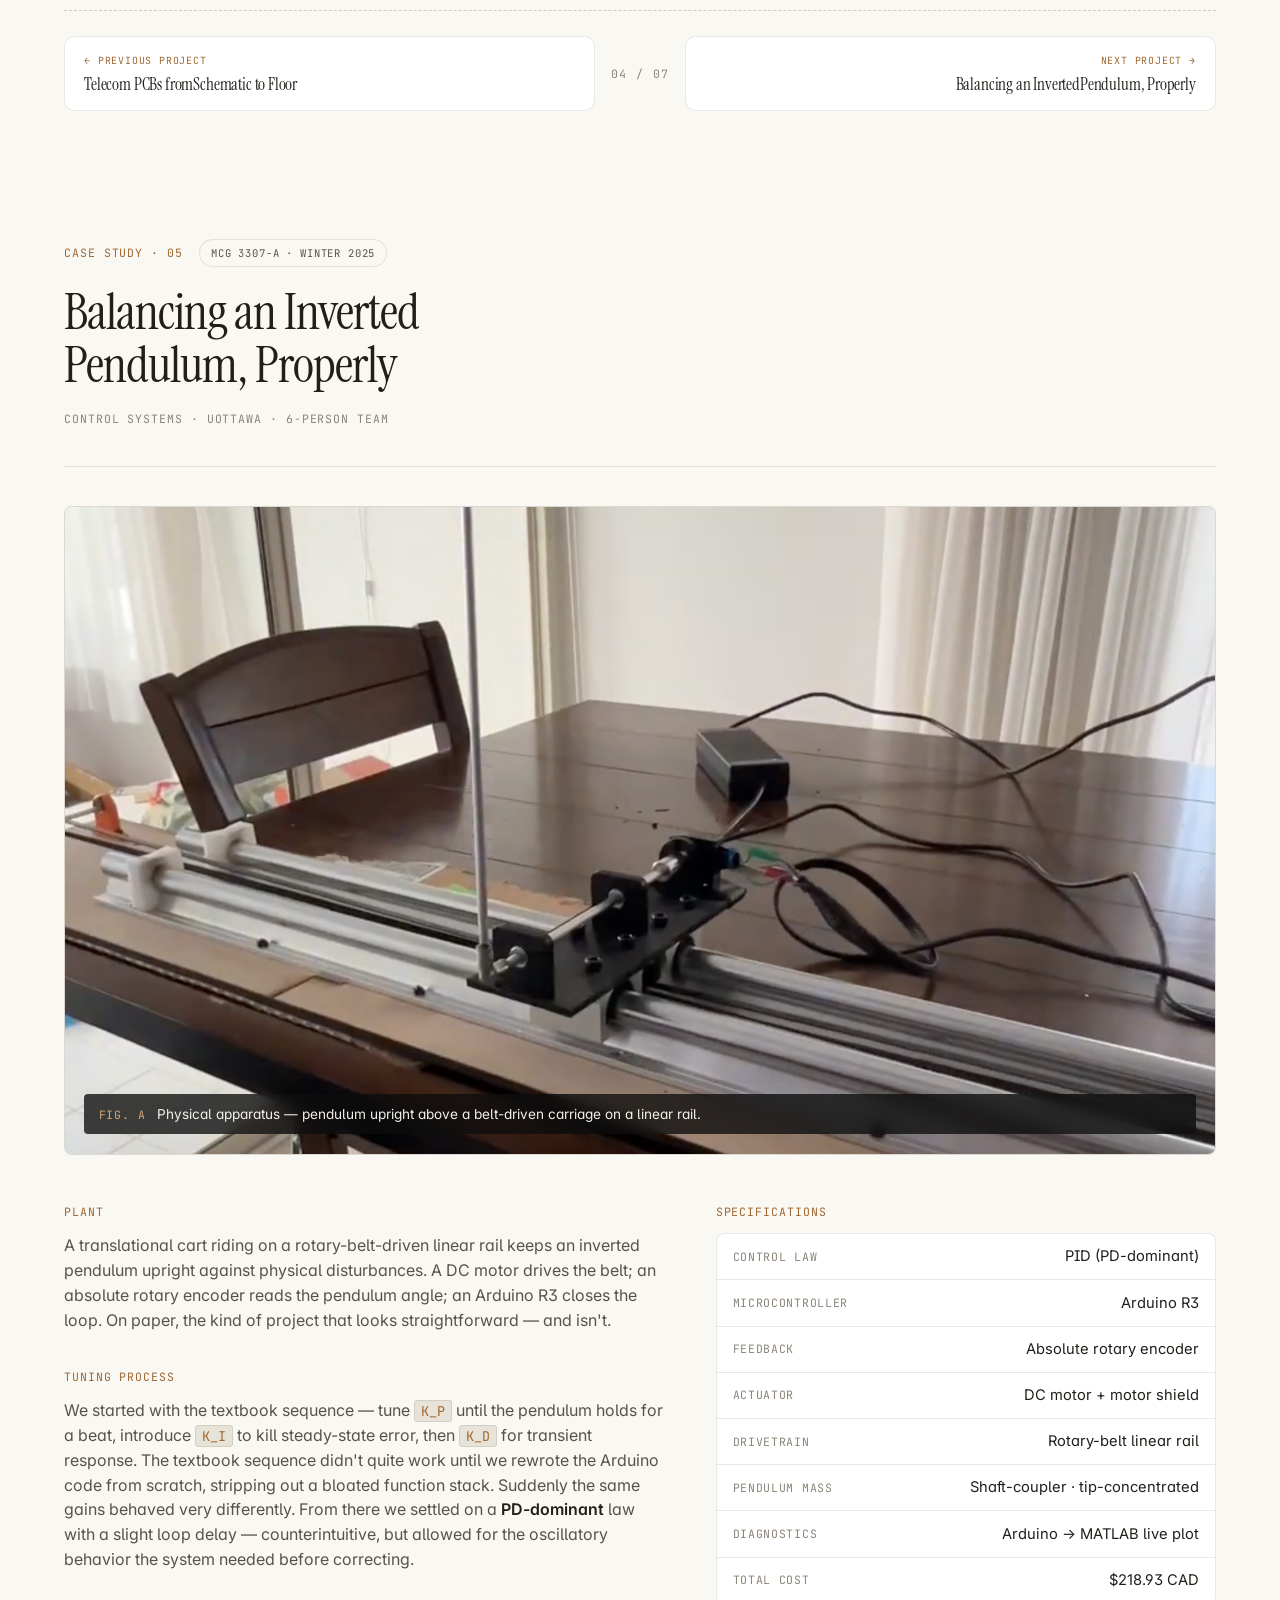
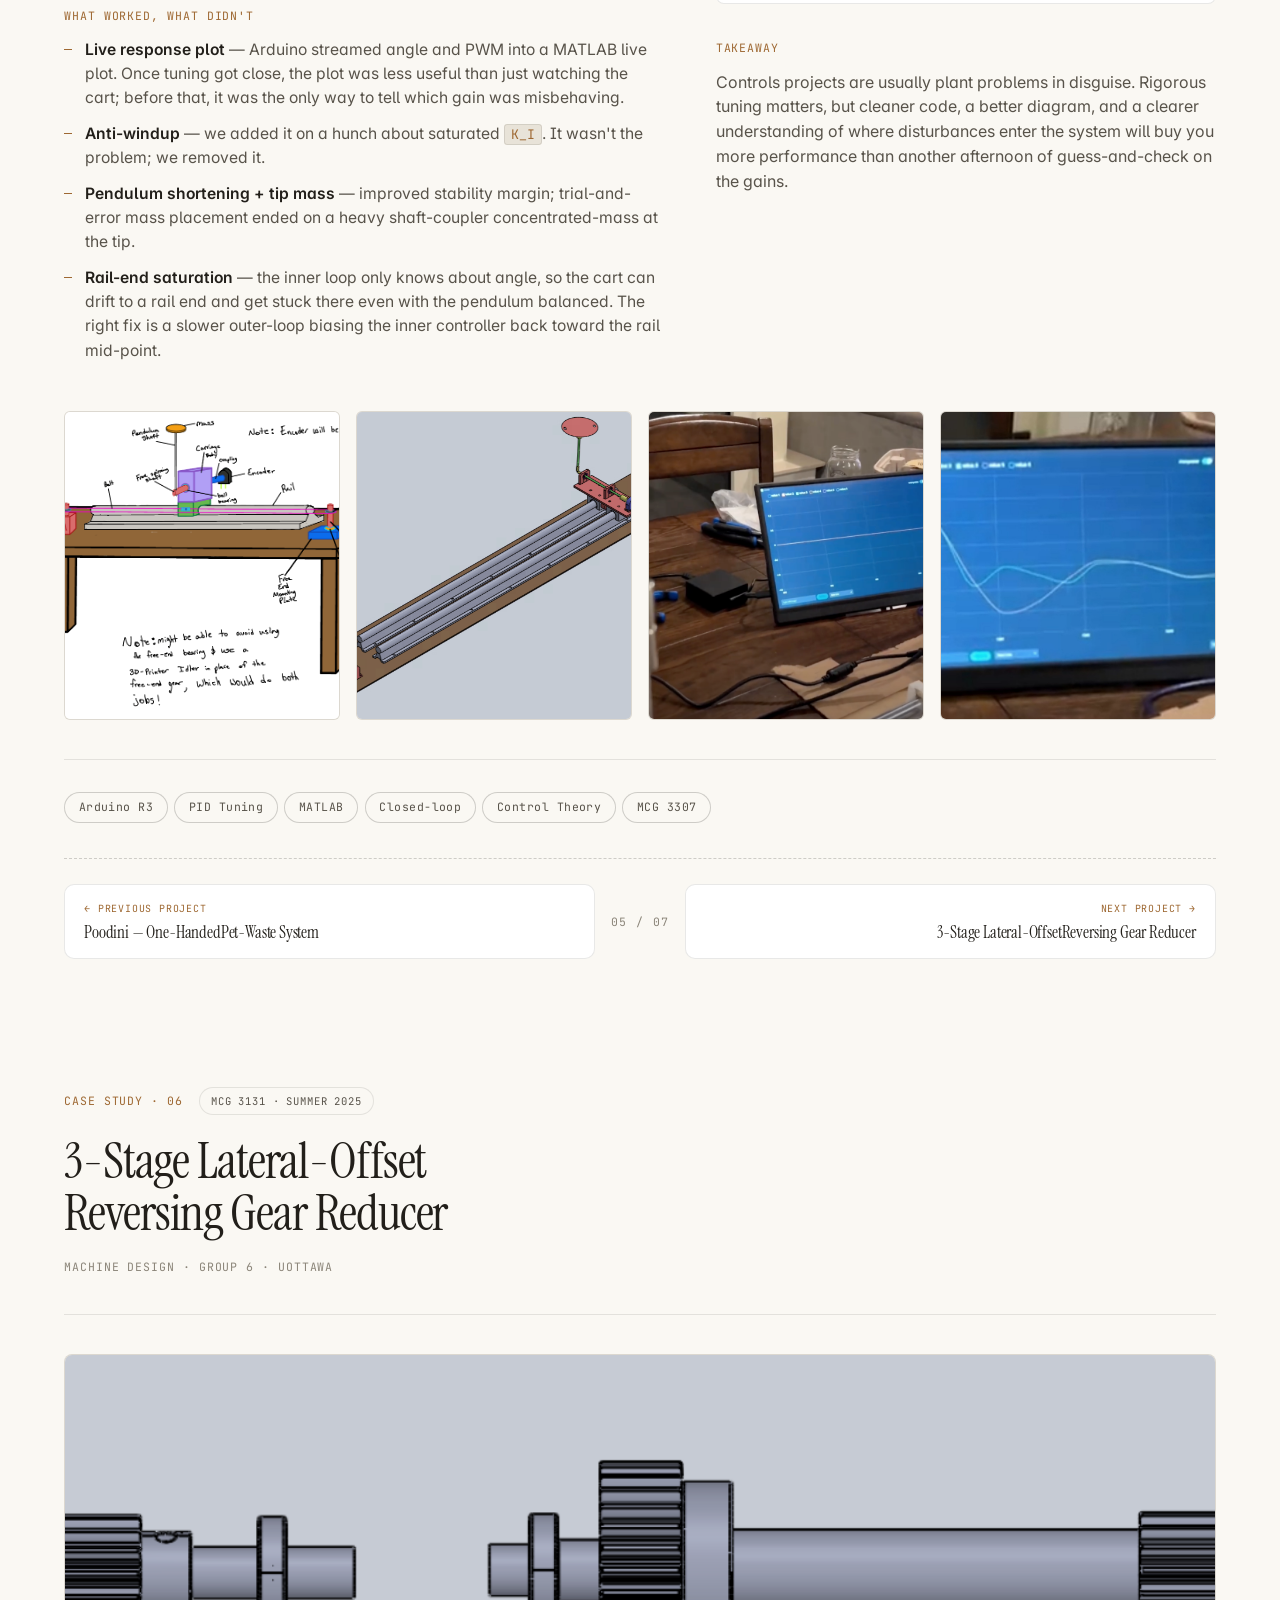
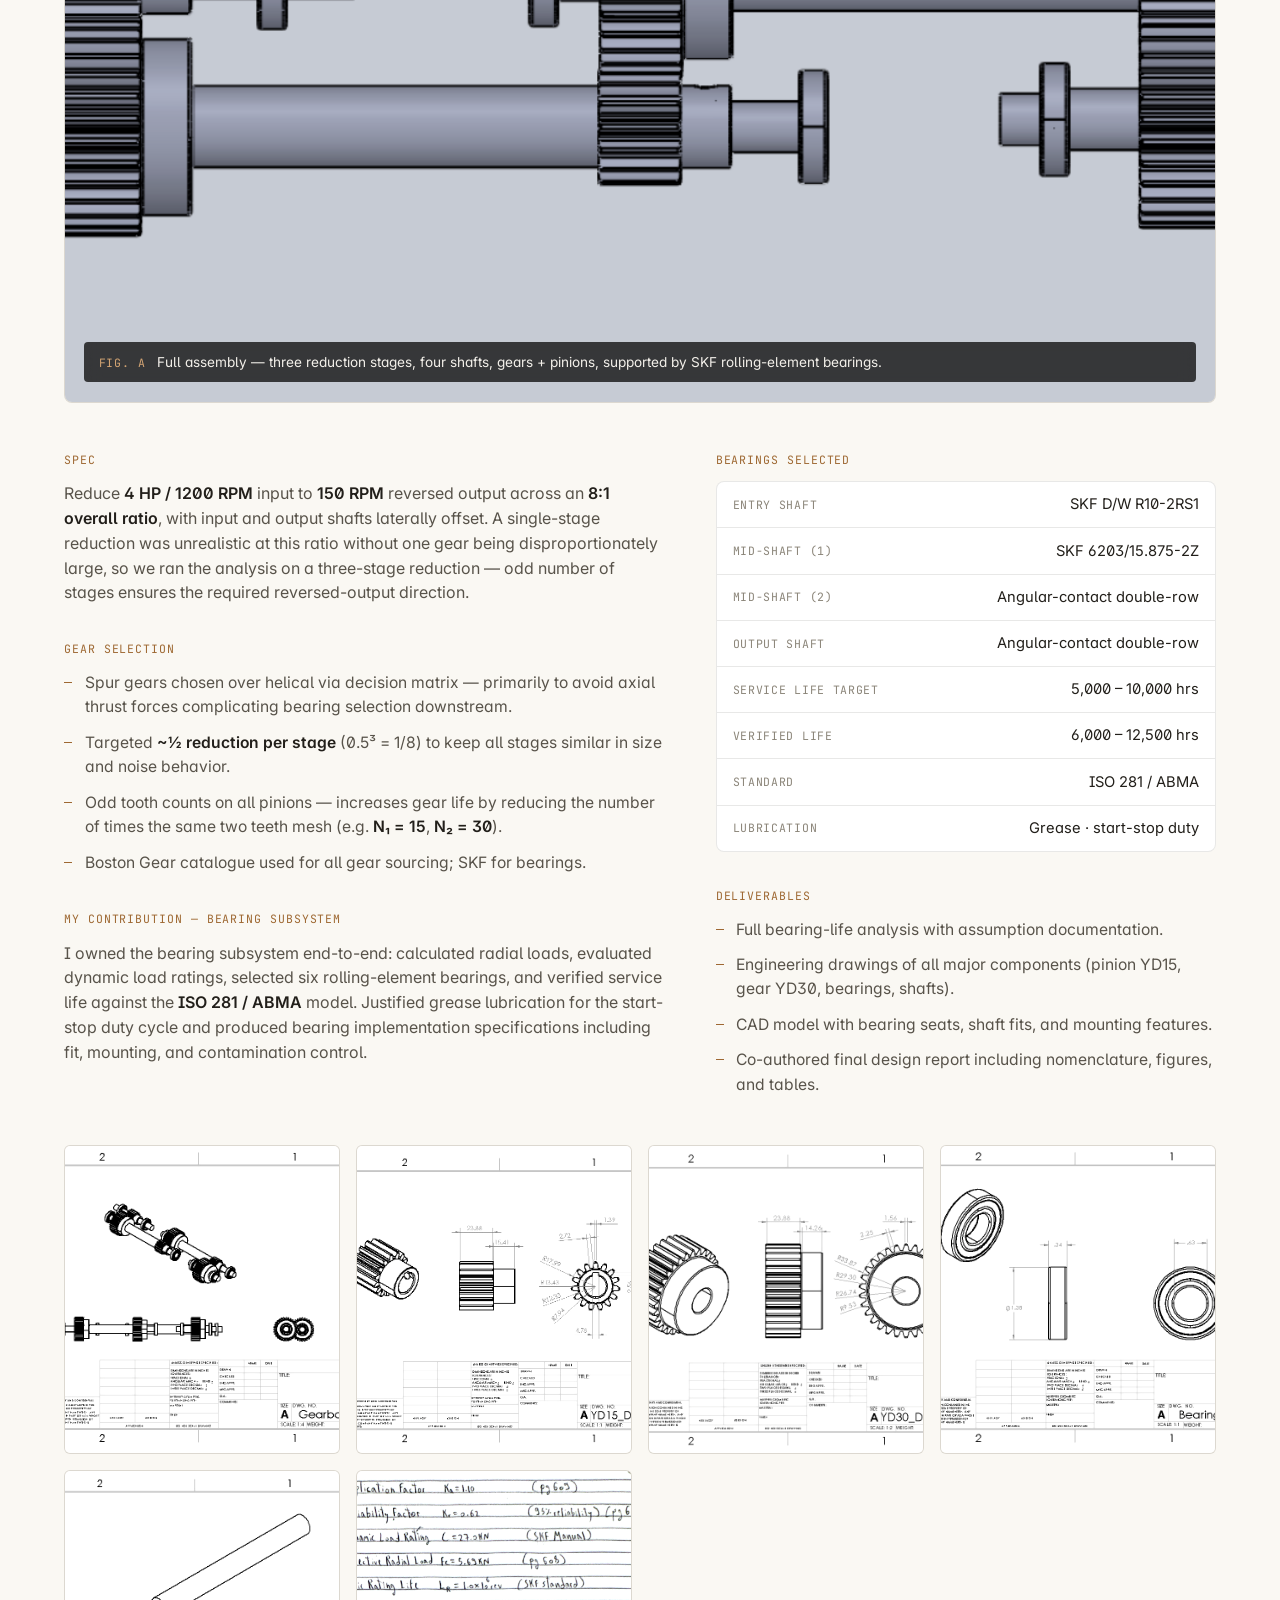
==== commit dc62a462: "Add light/dark mode, project steppers, polish Add light/dark mode, project steppers, polish" ====
--- a/index.html
+++ b/index.html
@@ -5,6 +5,27 @@
   <meta name="viewport" content="width=device-width, initial-scale=1.0" />
   <meta name="description" content="Amro Tabche — Mechanical Engineer (BASc, University of Ottawa). Selected work in mechanical design, controls, composites, and building automation." />
   <title>Amro Tabche — Mechanical Engineer</title>
+
+  <!-- Favicon + browser chrome color -->
+  <link rel="icon" href="data:image/svg+xml,%3Csvg xmlns='http://www.w3.org/2000/svg' viewBox='0 0 64 64'%3E%3Crect width='64' height='64' rx='14' fill='%23d4a574'/%3E%3Ctext x='32' y='43' font-family='Georgia, serif' font-size='30' font-weight='600' fill='%231a0f04' text-anchor='middle'%3EAT%3C/text%3E%3C/svg%3E" />
+  <meta name="theme-color" content="#0d0d0e" />
+
+  <!-- Social sharing preview -->
+  <meta property="og:title" content="Amro Tabche — Mechanical Engineer" />
+  <meta property="og:description" content="Mechanical Engineer (BASc, University of Ottawa). Selected work in mechanical design, controls, composites, and building automation." />
+  <meta property="og:type" content="website" />
+  <meta property="og:url" content="https://amrotabche.github.io" />
+  <meta property="og:image" content="https://amrotabche.github.io/assets/turret/wing_iso.jpg" />
+
+  <!-- Apply saved theme before first paint (prevents flash) -->
+  <script>
+    (function () {
+      var t = localStorage.getItem('theme');
+      if (!t) t = window.matchMedia('(prefers-color-scheme: light)').matches ? 'light' : 'dark';
+      document.documentElement.setAttribute('data-theme', t);
+    })();
+  </script>
+
   <link rel="preconnect" href="https://fonts.googleapis.com" />
   <link rel="preconnect" href="https://fonts.gstatic.com" crossorigin />
   <link href="https://fonts.googleapis.com/css2?family=Inter:wght@300;400;500;600;700&family=Instrument+Serif:ital@0;1&family=JetBrains+Mono:wght@300;400;500&display=swap" rel="stylesheet" />
@@ -25,6 +46,10 @@
       <a href="#about">About</a>
       <a href="#contact">Contact</a>
     </nav>
+    <button class="theme-toggle" id="theme-toggle" aria-label="Toggle light and dark mode">
+      <svg class="icon-sun" width="17" height="17" viewBox="0 0 24 24" fill="none" aria-hidden="true"><circle cx="12" cy="12" r="4.4" stroke="currentColor" stroke-width="1.5"/><path d="M12 2.5v2.4M12 19.1v2.4M21.5 12h-2.4M4.9 12H2.5M18.7 5.3l-1.7 1.7M7 17l-1.7 1.7M18.7 18.7L17 17M7 7L5.3 5.3" stroke="currentColor" stroke-width="1.5" stroke-linecap="round"/></svg>
+      <svg class="icon-moon" width="16" height="16" viewBox="0 0 24 24" fill="none" aria-hidden="true"><path d="M20.5 14.5A8.5 8.5 0 0 1 9.5 3.5a8.5 8.5 0 1 0 11 11z" stroke="currentColor" stroke-width="1.5" stroke-linejoin="round"/></svg>
+    </button>
     <a href="mailto:amrotabche@gmail.com" class="nav__cta">
       <span>Get in touch</span>
       <svg width="14" height="14" viewBox="0 0 14 14" aria-hidden="true"><path d="M2 7h10M8 3l4 4-4 4" stroke="currentColor" stroke-width="1.4" fill="none" stroke-linecap="round" stroke-linejoin="round"/></svg>
@@ -1206,6 +1231,11 @@
     <div class="lightbox__counter mono" id="lightbox-counter"></div>
   </div>
 
+  <!-- =================== BACK TO TOP =================== -->
+  <button class="to-top" id="to-top" aria-label="Back to top">
+    <svg width="16" height="16" viewBox="0 0 16 16" aria-hidden="true"><path d="M8 13V3M3.5 7.5L8 3l4.5 4.5" stroke="currentColor" stroke-width="1.5" fill="none" stroke-linecap="round" stroke-linejoin="round"/></svg>
+  </button>
+
   <!-- =================== FOOTER =================== -->
   <footer class="footer">
     <div class="footer__row">
--- a/styles.css
+++ b/styles.css
@@ -59,6 +59,14 @@
   --max: 1320px;
   --gap: clamp(2rem, 4vw, 4rem);
 
+  /* Chrome surfaces (nav, pill bar) */
+  --nav-bg: rgba(13, 13, 14, 0.6);
+  --nav-bg-scrolled: rgba(13, 13, 14, 0.88);
+  --projnav-bg: rgba(24, 24, 28, 0.85);
+  --on-accent: #1a0f04;
+
+  color-scheme: dark;
+
   /* Motion */
   --ease: cubic-bezier(0.22, 1, 0.36, 1);
   --ease-out: cubic-bezier(0.16, 1, 0.3, 1);
@@ -66,6 +74,49 @@
   --t-med: 520ms;
   --t-slow: 900ms;
 }
+
+/* ---------- LIGHT THEME ---------- */
+[data-theme="light"] {
+  --bg: #faf8f3;
+  --bg-2: #f1ede5;
+  --bg-3: #e8e3d8;
+  --surface: #ffffff;
+  --surface-2: #f6f2ea;
+
+  --text: #221f1a;
+  --text-2: #58534a;
+  --text-3: #8b8579;
+  --text-4: #b6b0a3;
+  --muted: rgba(34, 31, 26, 0.55);
+
+  --border: rgba(34, 31, 26, 0.1);
+  --border-strong: rgba(34, 31, 26, 0.2);
+  --border-warm: rgba(158, 104, 50, 0.28);
+
+  --accent: #9e6832;
+  --accent-hi: #b87f42;
+  --accent-dim: rgba(158, 104, 50, 0.12);
+  --accent-cool: #4d7a96;
+  --ok: #5d8f4c;
+  --warn: #b06f33;
+
+  --nav-bg: rgba(250, 248, 243, 0.72);
+  --nav-bg-scrolled: rgba(250, 248, 243, 0.92);
+  --projnav-bg: rgba(255, 255, 255, 0.88);
+  --on-accent: #ffffff;
+
+  color-scheme: light;
+}
+
+/* Light-mode fine-tuning */
+[data-theme="light"] body::before {
+  background:
+    radial-gradient(ellipse 80% 60% at 50% 0%, rgba(158, 104, 50, 0.07), transparent 60%),
+    radial-gradient(ellipse 60% 50% at 100% 80%, rgba(77, 122, 150, 0.05), transparent 60%);
+}
+[data-theme="light"] body::after { opacity: 0.05; }
+[data-theme="light"] .hero__image-caption .mono,
+[data-theme="light"] .case__hero-cap .mono { color: #d4a574; }
 
 /* ---------- BACKGROUND PAPER TEXTURE ---------- */
 body::before {
@@ -127,7 +178,7 @@
   position: fixed; top: 0; left: 0; right: 0;
   display: flex; align-items: center; justify-content: space-between;
   padding: 1.1rem var(--pad);
-  background: rgba(13, 13, 14, 0.6);
+  background: var(--nav-bg);
   backdrop-filter: blur(20px) saturate(1.4);
   -webkit-backdrop-filter: blur(20px) saturate(1.4);
   border-bottom: 1px solid transparent;
@@ -136,7 +187,7 @@
 }
 .nav.is-scrolled {
   padding: 0.75rem var(--pad);
-  background: rgba(13, 13, 14, 0.88);
+  background: var(--nav-bg-scrolled);
   border-bottom-color: var(--border);
 }
 
@@ -148,7 +199,7 @@
   display: inline-flex; align-items: center; justify-content: center;
   width: 30px; height: 30px;
   background: var(--accent);
-  color: #1a0f04;
+  color: var(--on-accent);
   font-family: var(--font-serif);
   font-size: 1.05rem;
   font-weight: 500;
@@ -395,7 +446,7 @@
   position: absolute; bottom: 1rem; left: 1rem; right: 1rem;
   display: flex; align-items: center; gap: 0.7rem;
   font-size: 0.78rem;
-  color: var(--text);
+  color: #f3f0ea;
   z-index: 1;
 }
 .hero__image-caption .mono { color: var(--accent); }
@@ -603,7 +654,7 @@
   bottom: 1.2rem; left: 1.2rem; right: 1.2rem;
   display: flex; gap: 0.7rem;
   font-size: 0.85rem;
-  color: var(--text);
+  color: #f3f0ea;
   padding: 0.6rem 0.9rem;
   background: rgba(13, 13, 14, 0.78);
   backdrop-filter: blur(8px);
@@ -1341,7 +1392,7 @@
   z-index: 50;
   backdrop-filter: blur(20px) saturate(1.4);
   -webkit-backdrop-filter: blur(20px) saturate(1.4);
-  background: rgba(24, 24, 28, 0.85);
+  background: var(--projnav-bg);
   transition: top 320ms var(--ease);
 }
 .nav.is-scrolled ~ main .proj-nav { top: 58px; }
@@ -1382,11 +1433,11 @@
 .proj-nav__pill:hover .mono { color: var(--accent); }
 .proj-nav__pill.is-active {
   background: var(--accent);
-  color: #1a0f04;
+  color: var(--on-accent);
   border-color: var(--accent);
   font-weight: 500;
 }
-.proj-nav__pill.is-active .mono { color: #1a0f04; opacity: 0.7; }
+.proj-nav__pill.is-active .mono { color: var(--on-accent); opacity: 0.7; }
 
 @media (max-width: 760px) {
   .proj-nav { flex-direction: column; gap: 0.5rem; align-items: stretch; border-radius: 14px; padding: 0.6rem; }
@@ -1433,7 +1484,7 @@
   max-width: 80ch;
   text-align: center;
   font-size: 0.92rem;
-  color: var(--text-2);
+  color: #b6b3ad;
   font-style: italic;
   font-family: var(--font-serif);
   line-height: 1.4;
@@ -1445,9 +1496,9 @@
   position: absolute;
   width: 44px; height: 44px;
   background: rgba(243, 240, 234, 0.08);
-  border: 1px solid var(--border);
+  border: 1px solid rgba(243, 240, 234, 0.16);
   border-radius: 50%;
-  color: var(--text);
+  color: #f3f0ea;
   display: flex; align-items: center; justify-content: center;
   cursor: pointer;
   transition: background 200ms var(--ease), color 200ms var(--ease), transform 200ms var(--ease);
@@ -1455,7 +1506,7 @@
 .lightbox__close:hover,
 .lightbox__nav:hover {
   background: var(--accent);
-  color: #1a0f04;
+  color: var(--on-accent);
 }
 .lightbox__close { top: 1.6rem; right: 1.6rem; }
 .lightbox__nav--prev { left: 1.6rem; top: 50%; transform: translateY(-50%); }
@@ -1466,7 +1517,7 @@
   position: absolute;
   bottom: 1.4rem; left: 50%;
   transform: translateX(-50%);
-  color: var(--text-3);
+  color: #8a857c;
   letter-spacing: 0.12em;
 }
 @media (max-width: 600px) {
@@ -1485,6 +1536,117 @@
 .hero__image,
 .other-card__img img {
   cursor: zoom-in;
+}
+
+/* ============================================================
+   THEME TOGGLE (sun / moon)
+   ============================================================ */
+body {
+  transition: background-color 360ms var(--ease), color 360ms var(--ease);
+}
+.theme-toggle {
+  display: inline-flex; align-items: center; justify-content: center;
+  width: 38px; height: 38px;
+  border: 1px solid var(--border-strong);
+  border-radius: 50%;
+  color: var(--text-2);
+  margin: 0 0.5rem 0 0.2rem;
+  flex-shrink: 0;
+  transition: color 220ms var(--ease), border-color 220ms var(--ease), transform 320ms var(--ease), background 220ms var(--ease);
+}
+.theme-toggle:hover {
+  color: var(--accent);
+  border-color: var(--accent);
+  background: var(--accent-dim);
+  transform: rotate(20deg);
+}
+.theme-toggle .icon-moon { display: none; }
+[data-theme="light"] .theme-toggle .icon-sun { display: none; }
+[data-theme="light"] .theme-toggle .icon-moon { display: block; }
+
+@media (max-width: 880px) {
+  .nav { justify-content: flex-start; }
+  .nav__brand { margin-right: auto; }
+  .theme-toggle { margin: 0 0.9rem 0 0; }
+}
+
+/* ============================================================
+   CASE STEPPER (prev / next project pages)
+   ============================================================ */
+.case-stepper {
+  display: grid;
+  grid-template-columns: 1fr auto 1fr;
+  gap: 1rem;
+  align-items: stretch;
+  margin-top: 2.2rem;
+  padding-top: 1.6rem;
+  border-top: 1px dashed var(--border-strong);
+}
+.case-stepper__link {
+  display: flex; flex-direction: column; justify-content: center; gap: 0.3rem;
+  padding: 1rem 1.2rem;
+  background: var(--surface);
+  border: 1px solid var(--border);
+  border-radius: 10px;
+  transition: border-color 220ms var(--ease), transform 220ms var(--ease), background 220ms var(--ease);
+}
+.case-stepper__link:hover {
+  border-color: var(--accent);
+  background: var(--surface-2);
+  transform: translateY(-2px);
+}
+.case-stepper__link--next { text-align: right; align-items: flex-end; }
+.case-stepper__link .mono {
+  color: var(--accent);
+  font-size: 0.62rem;
+}
+.case-stepper__title {
+  font-family: var(--font-serif);
+  font-size: 1.08rem;
+  line-height: 1.2;
+  color: var(--text);
+  letter-spacing: -0.01em;
+}
+.case-stepper__count {
+  display: flex; align-items: center;
+  color: var(--text-3);
+  letter-spacing: 0.12em;
+}
+@media (max-width: 600px) {
+  .case-stepper { grid-template-columns: 1fr 1fr; }
+  .case-stepper__count { display: none; }
+  .case-stepper__title { font-size: 0.92rem; }
+}
+
+/* ============================================================
+   BACK TO TOP
+   ============================================================ */
+.to-top {
+  position: fixed;
+  bottom: 1.6rem; right: 1.6rem;
+  width: 44px; height: 44px;
+  display: flex; align-items: center; justify-content: center;
+  background: var(--surface-2);
+  border: 1px solid var(--border-strong);
+  border-radius: 50%;
+  color: var(--text);
+  z-index: 80;
+  opacity: 0; visibility: hidden;
+  transform: translateY(10px);
+  transition: opacity 280ms var(--ease), visibility 280ms var(--ease), transform 280ms var(--ease), background 220ms var(--ease), color 220ms var(--ease);
+  box-shadow: 0 6px 24px rgba(0, 0, 0, 0.25);
+}
+.to-top.is-visible {
+  opacity: 1; visibility: visible;
+  transform: translateY(0);
+}
+.to-top:hover {
+  background: var(--accent);
+  color: var(--on-accent);
+  border-color: var(--accent);
+}
+@media (max-width: 600px) {
+  .to-top { bottom: 1.1rem; right: 1.1rem; width: 40px; height: 40px; }
 }
 
 /* ---------- TIGHT PHONE POLISH (≤ 480 px) ---------- */
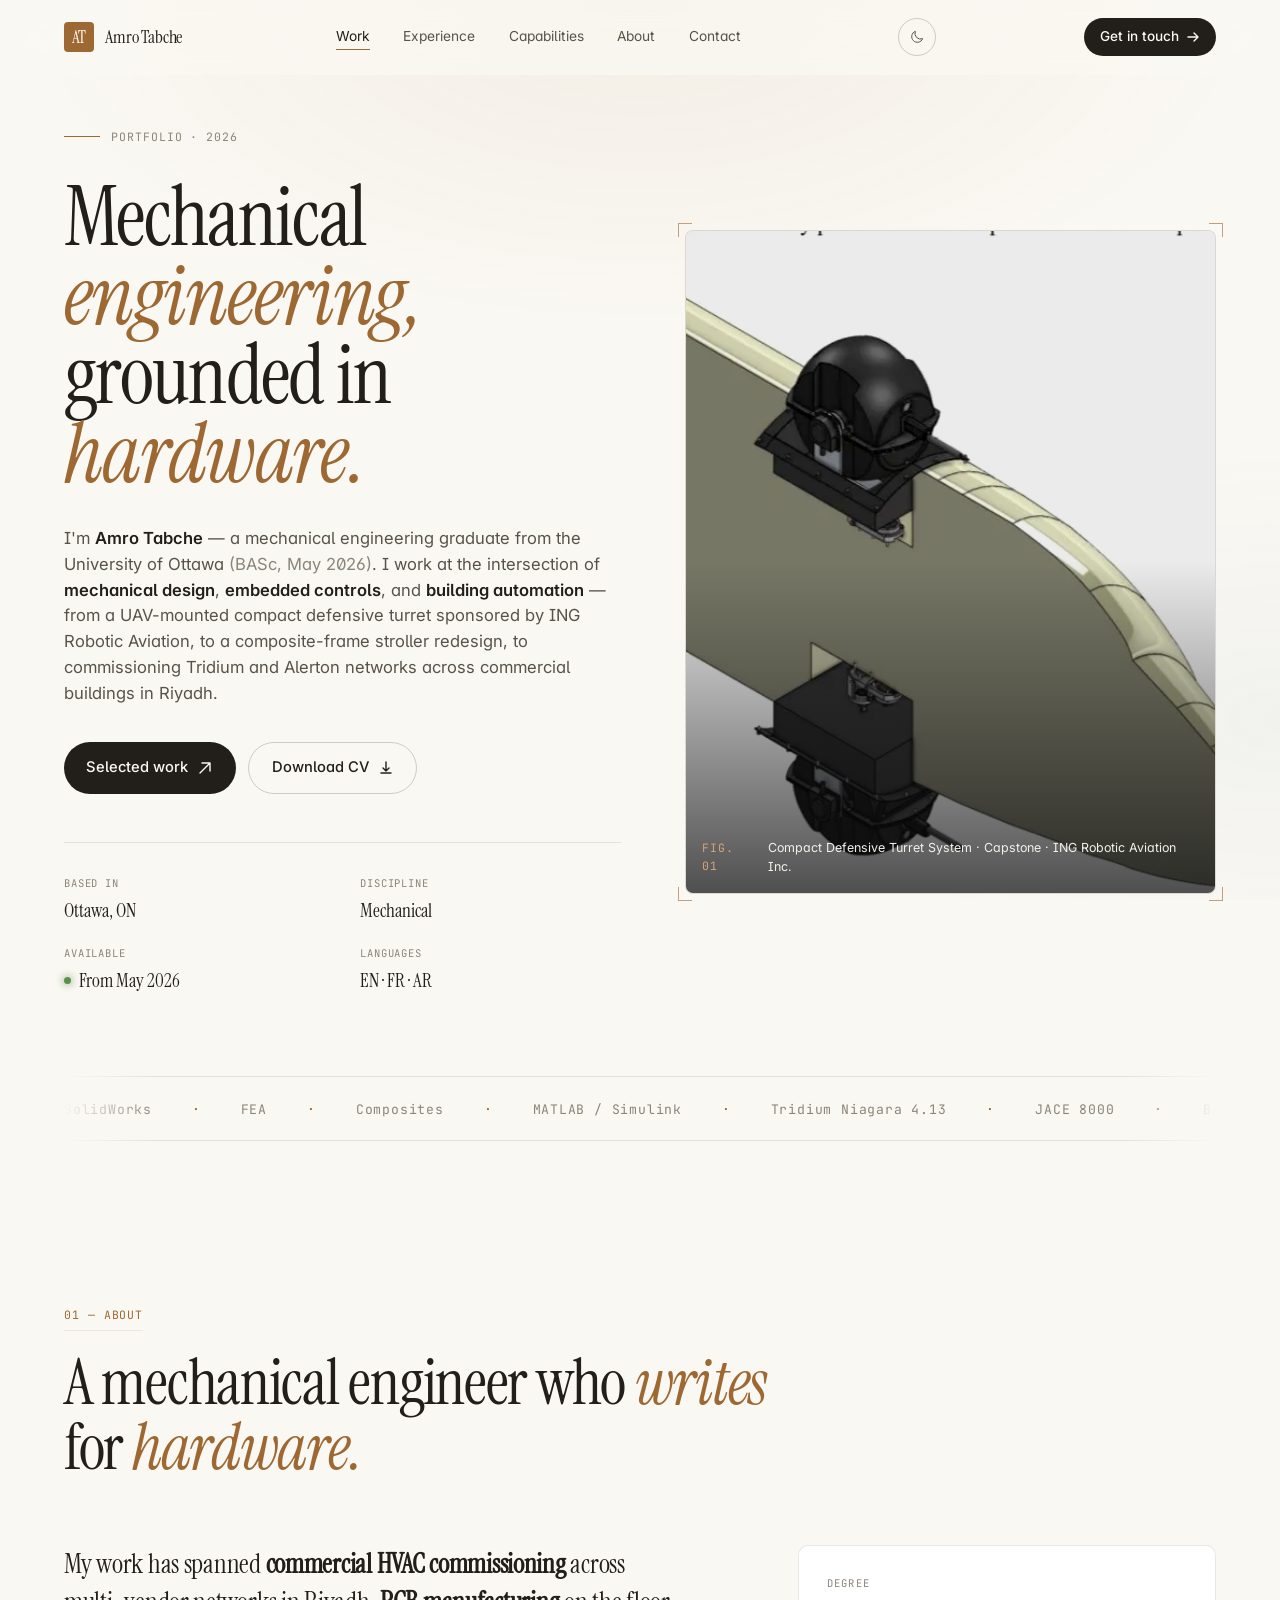
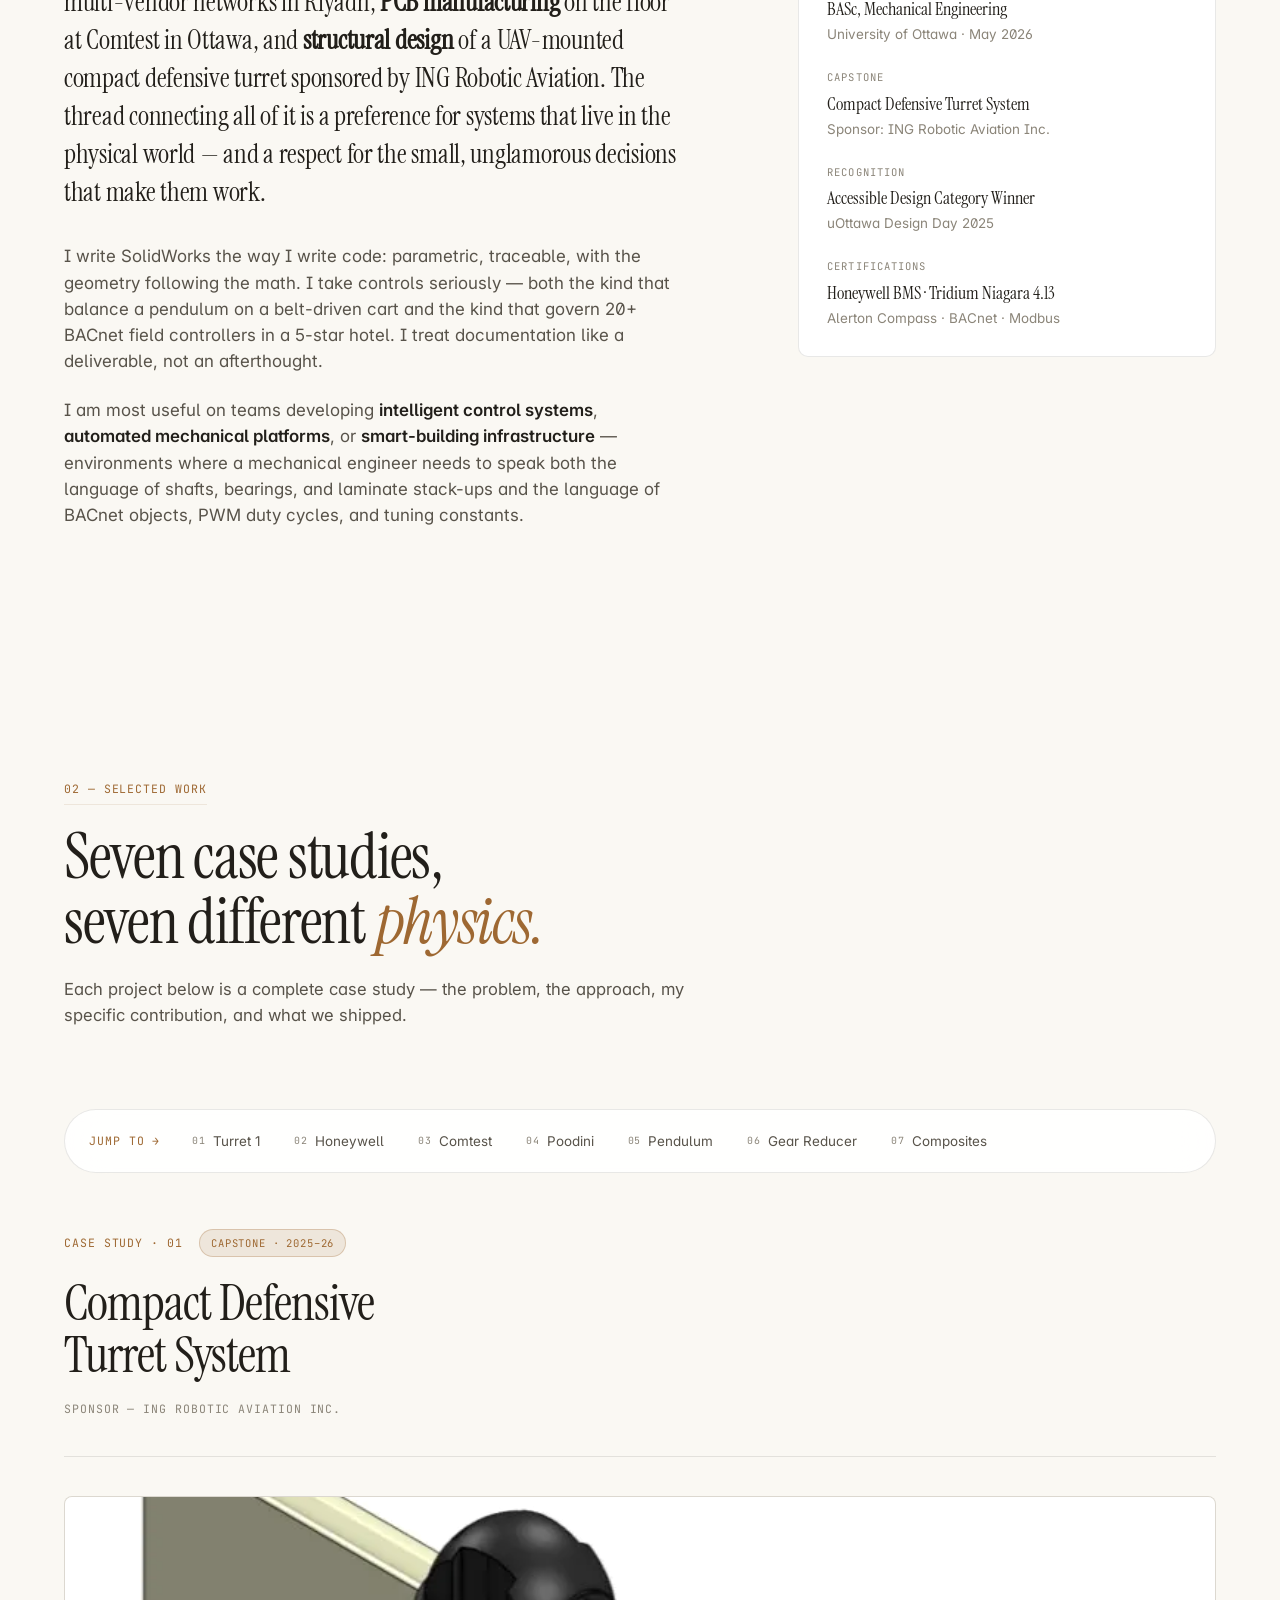
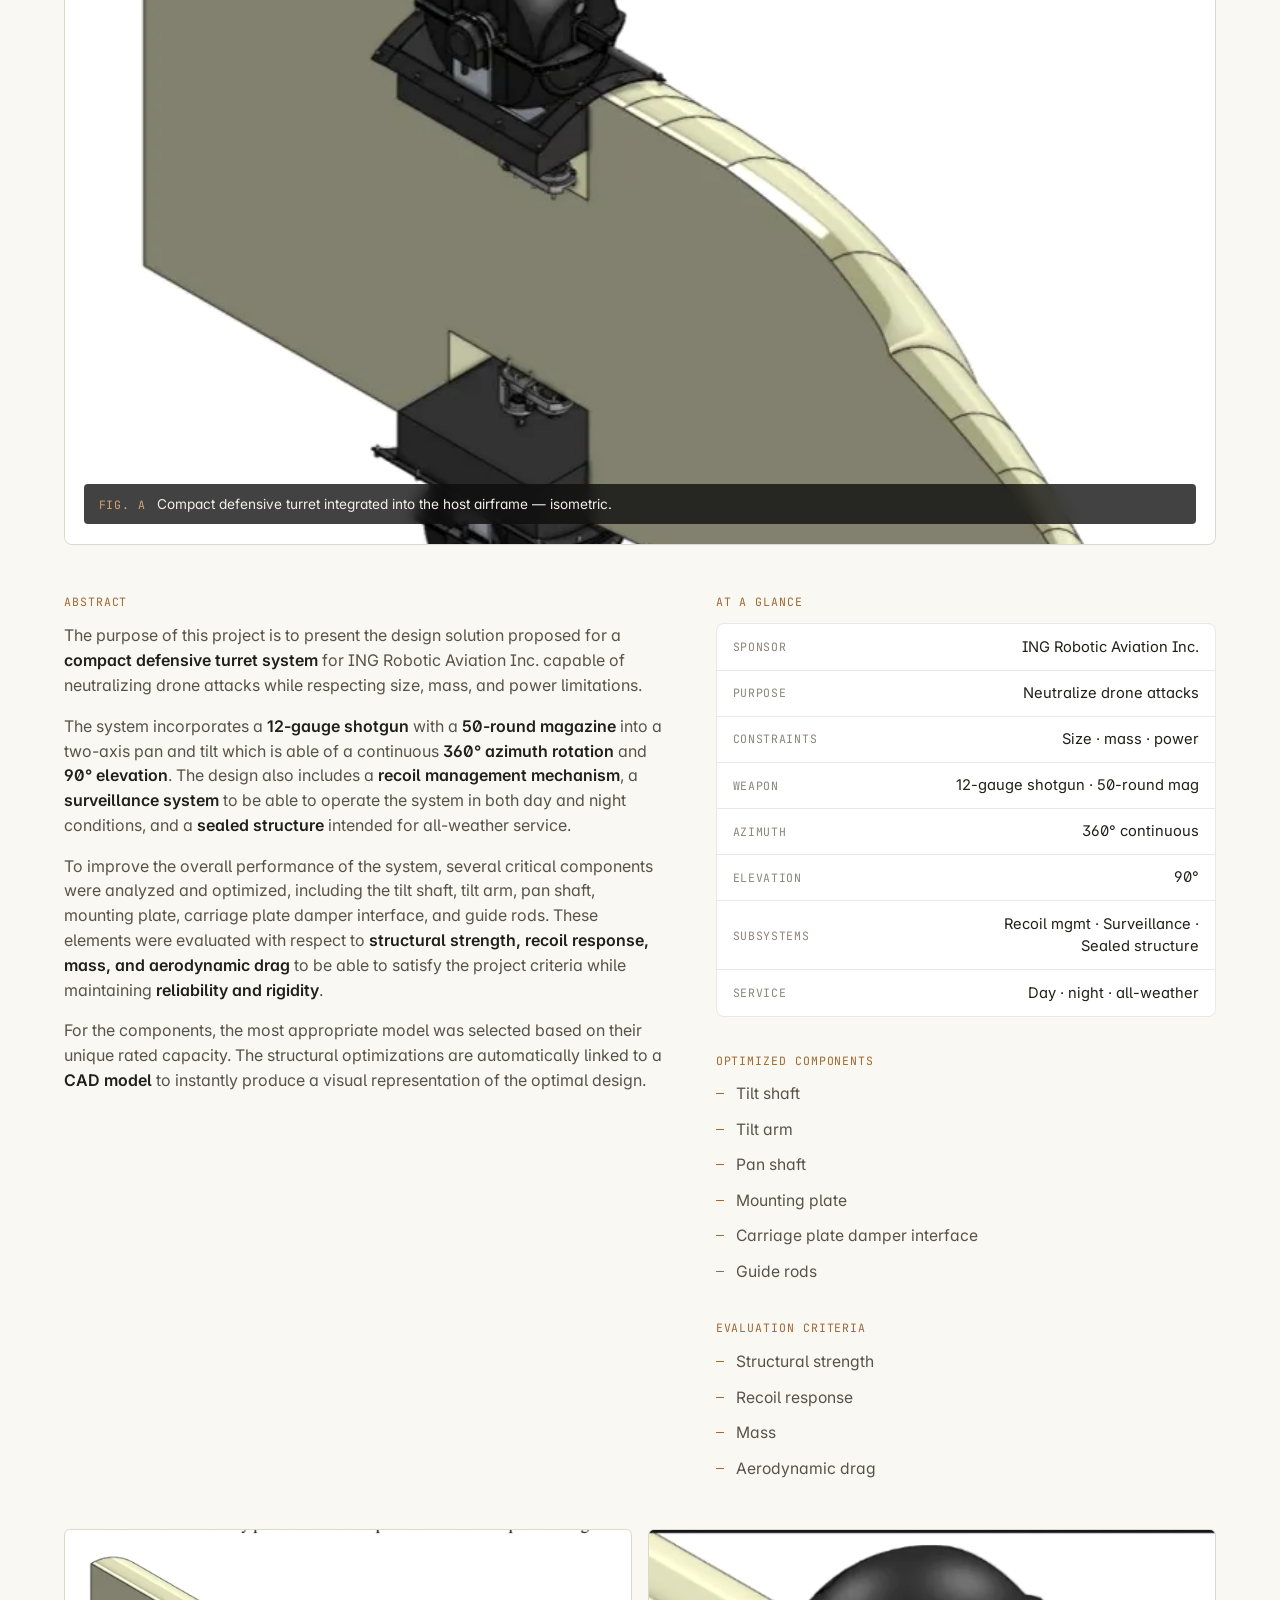
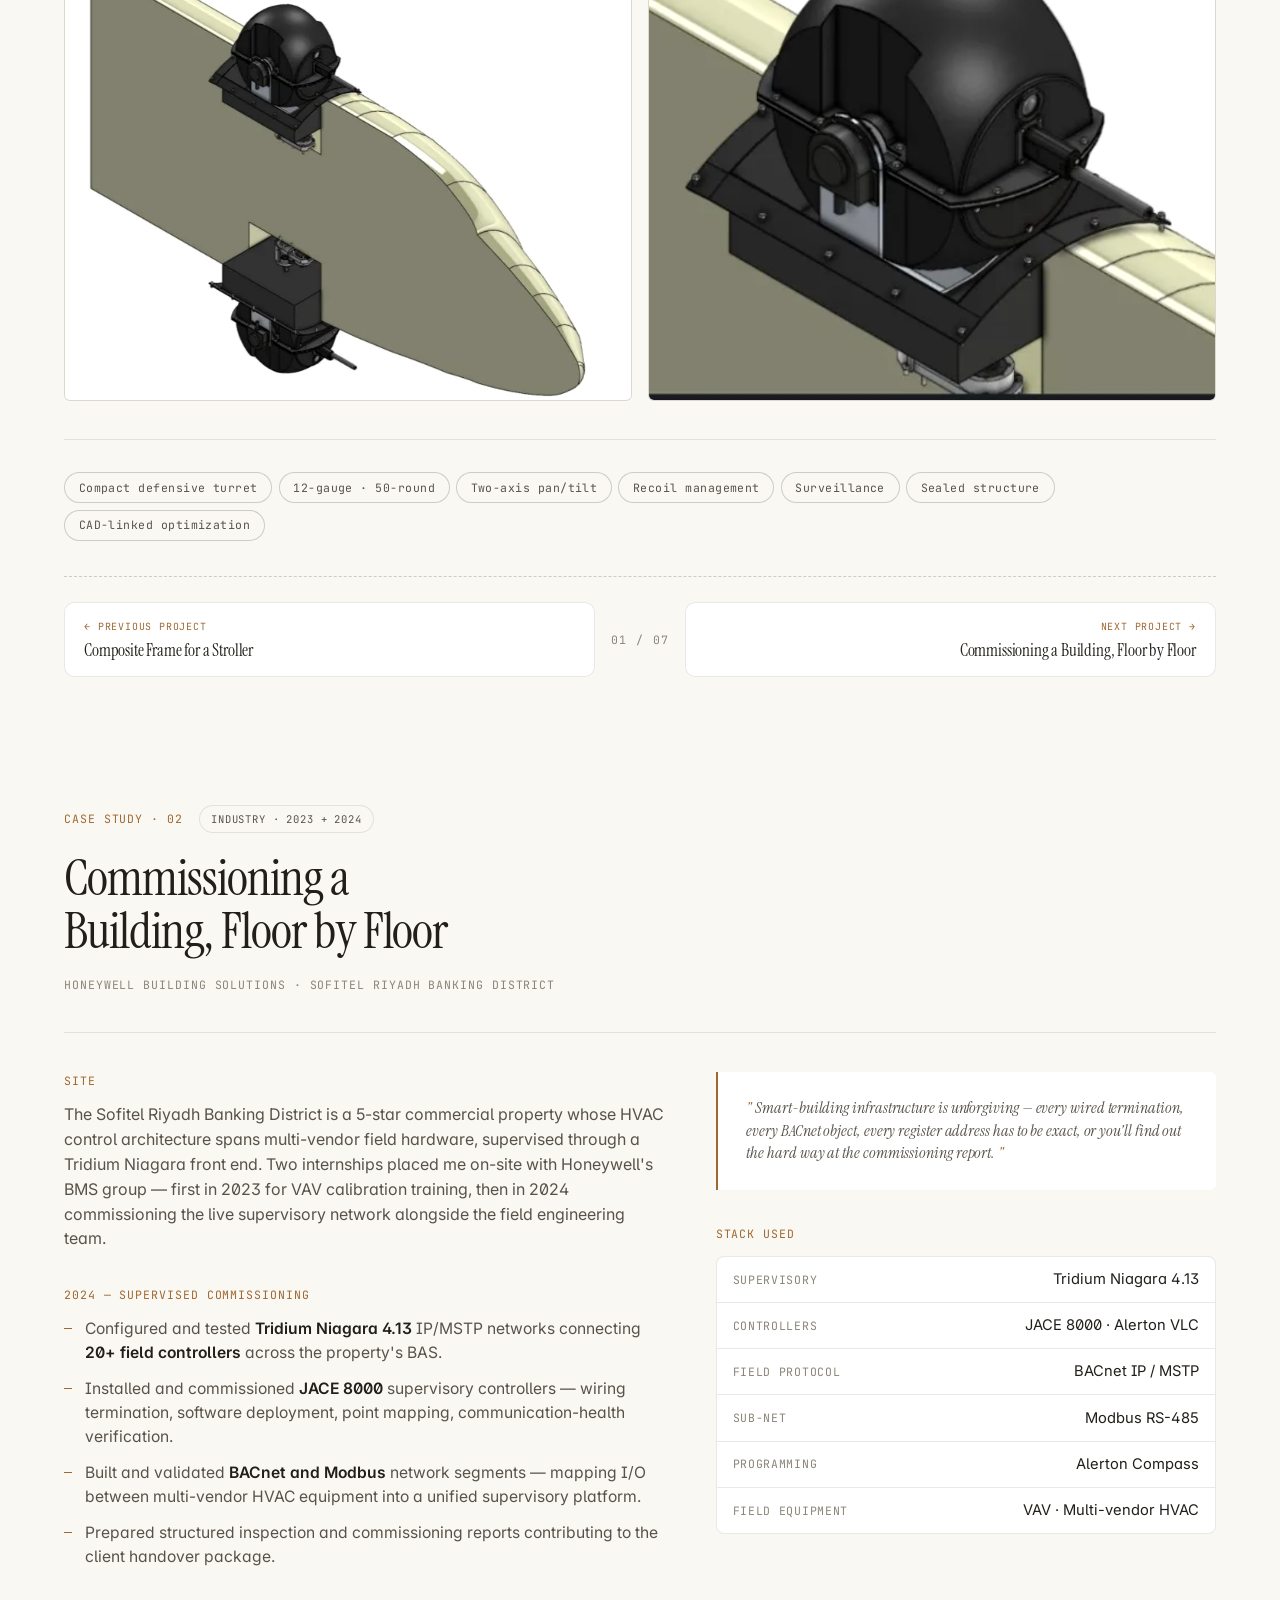
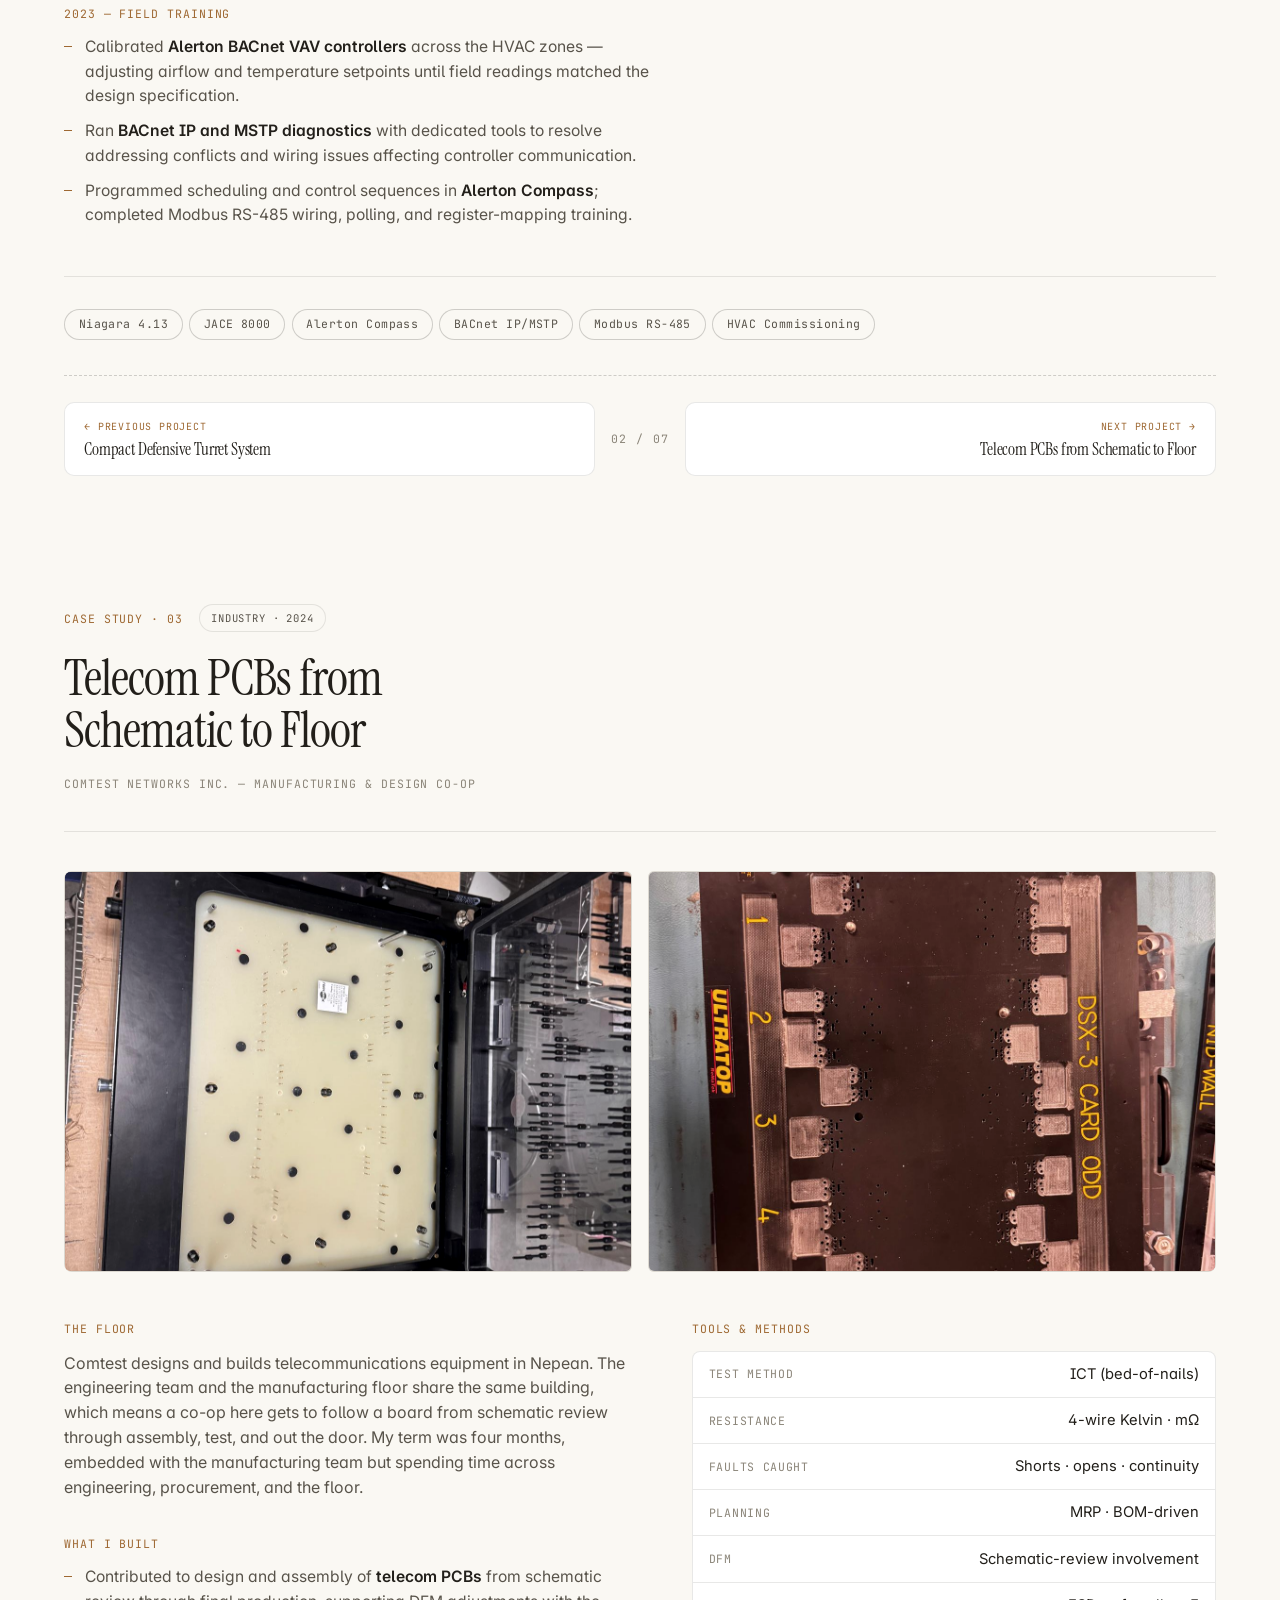
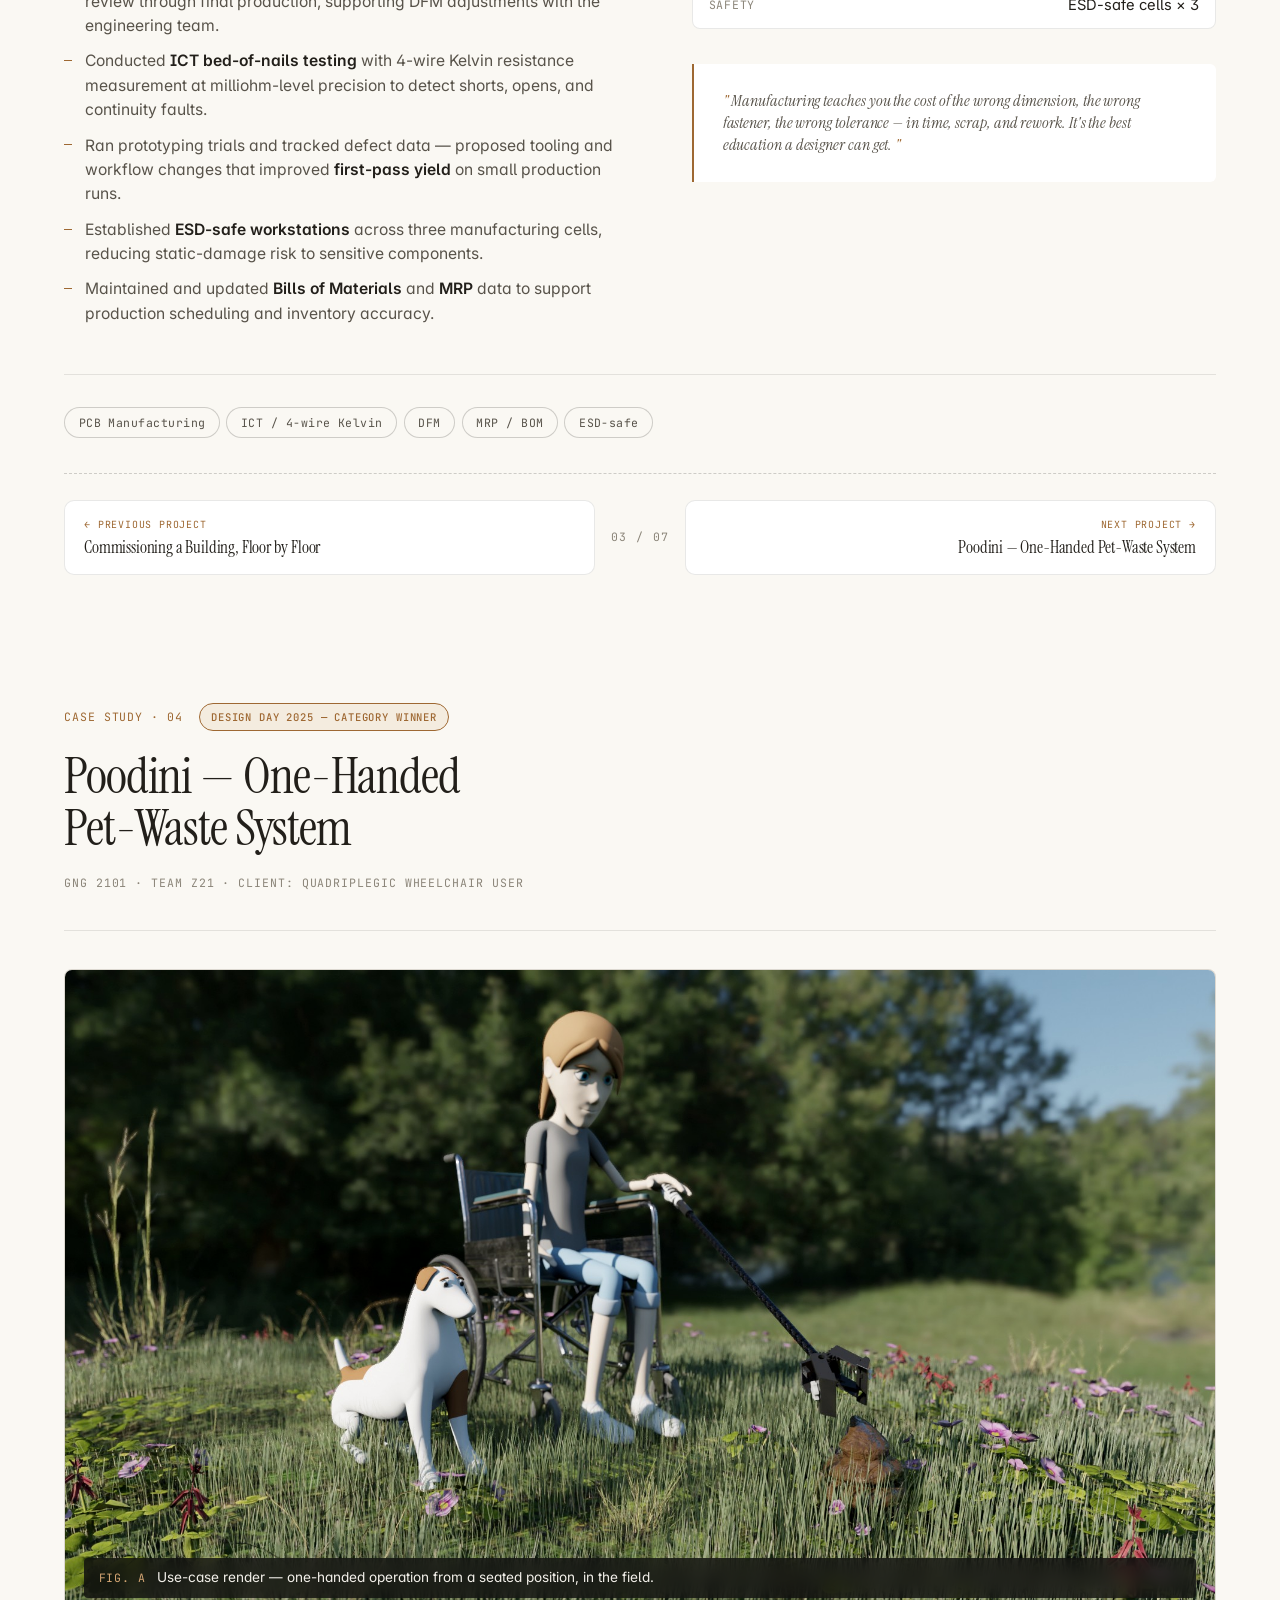
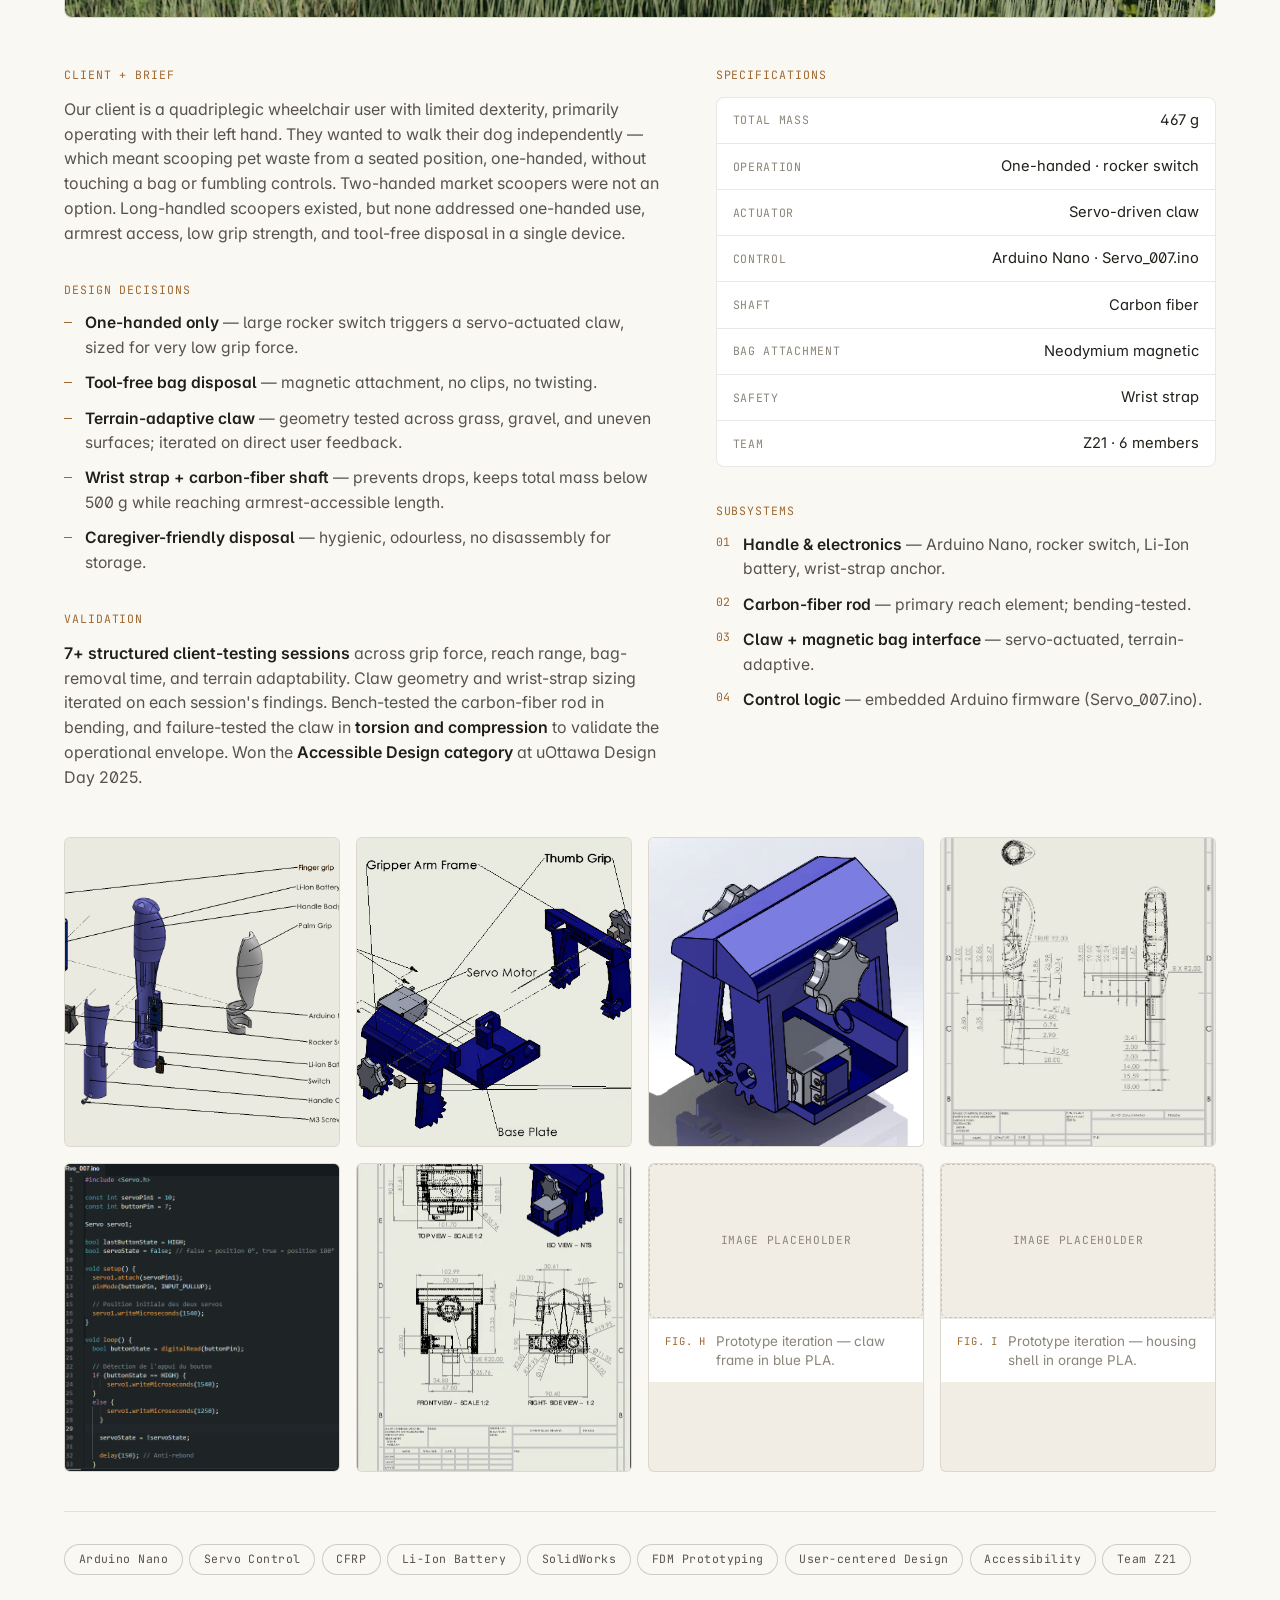
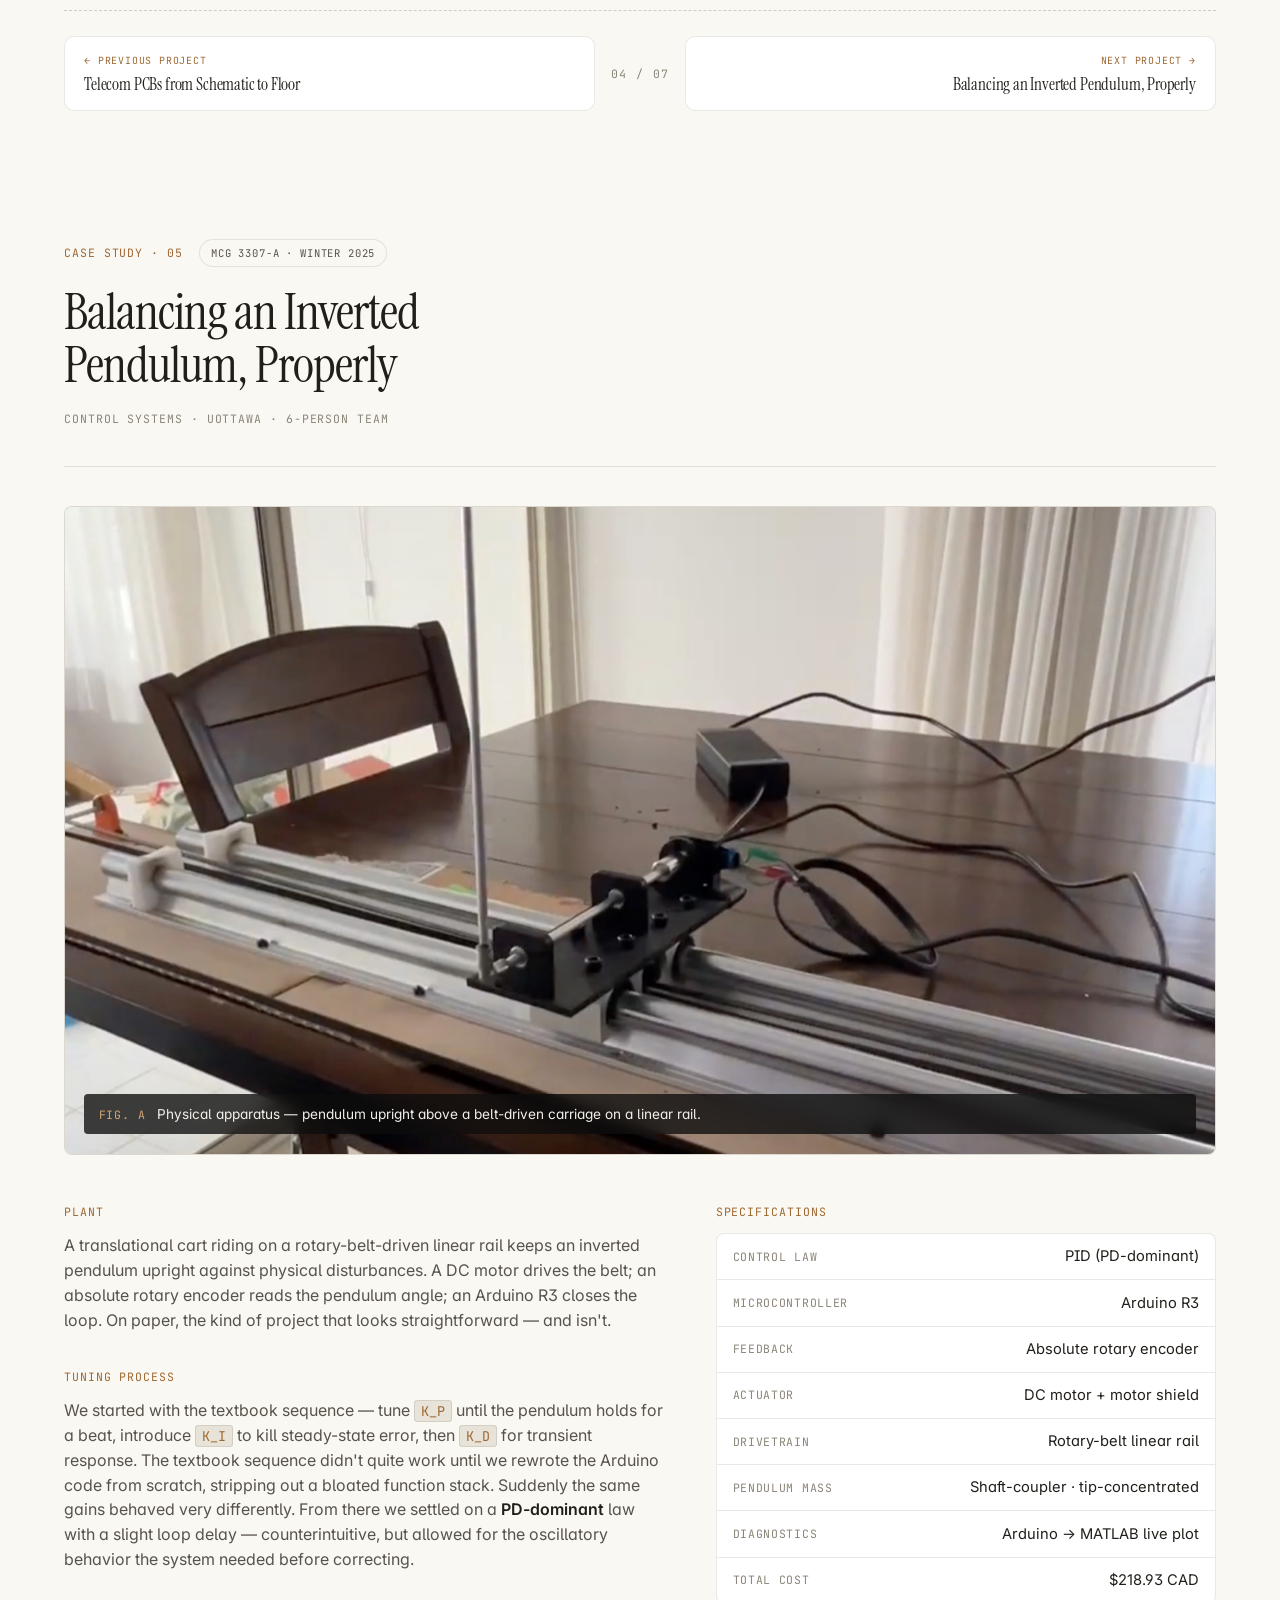
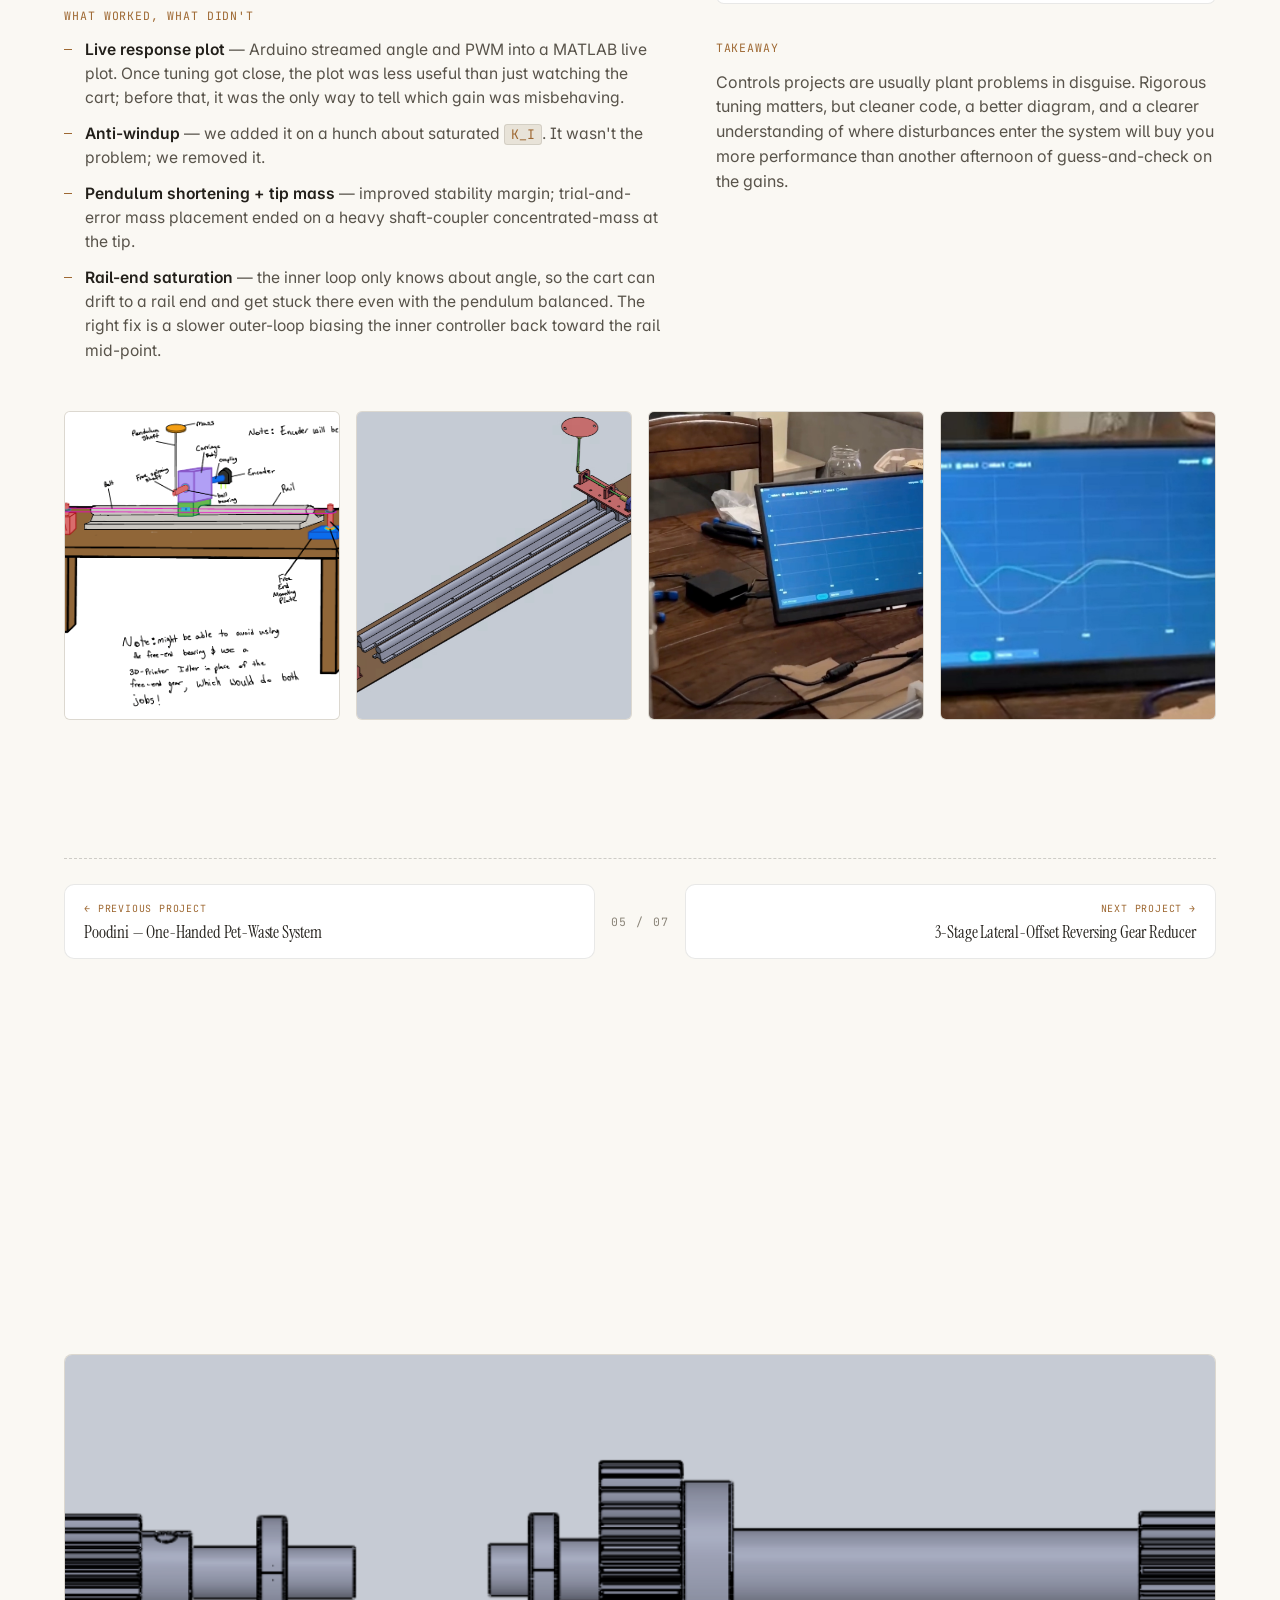
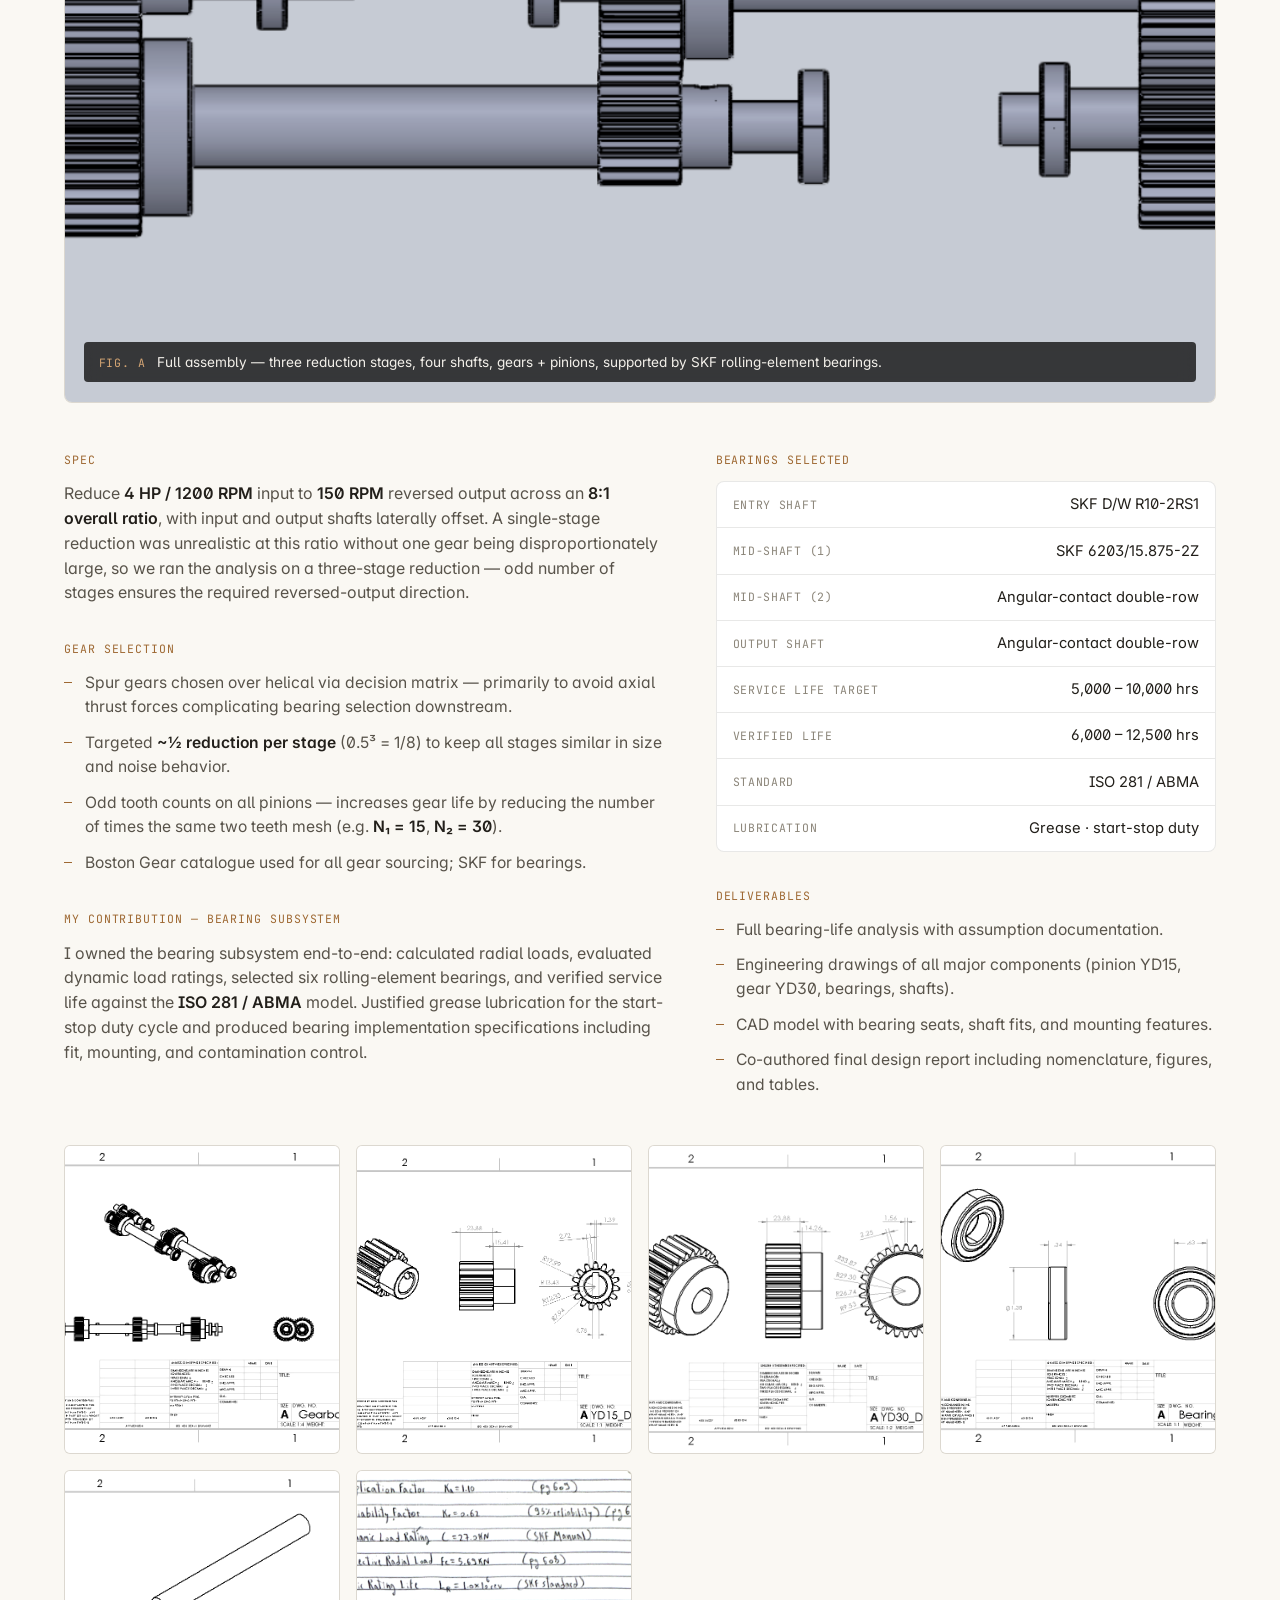
==== commit 8d5cdf85: "modified images, deleted files, new 404.html, updated index.html/styles.css" ====
--- a/index.html
+++ b/index.html
@@ -10,12 +10,36 @@
   <link rel="icon" href="data:image/svg+xml,%3Csvg xmlns='http://www.w3.org/2000/svg' viewBox='0 0 64 64'%3E%3Crect width='64' height='64' rx='14' fill='%23d4a574'/%3E%3Ctext x='32' y='43' font-family='Georgia, serif' font-size='30' font-weight='600' fill='%231a0f04' text-anchor='middle'%3EAT%3C/text%3E%3C/svg%3E" />
   <meta name="theme-color" content="#0d0d0e" />
 
+  <!-- Canonical -->
+  <link rel="canonical" href="https://amrotabche.github.io/" />
+
   <!-- Social sharing preview -->
   <meta property="og:title" content="Amro Tabche — Mechanical Engineer" />
   <meta property="og:description" content="Mechanical Engineer (BASc, University of Ottawa). Selected work in mechanical design, controls, composites, and building automation." />
   <meta property="og:type" content="website" />
   <meta property="og:url" content="https://amrotabche.github.io" />
   <meta property="og:image" content="https://amrotabche.github.io/assets/turret/wing_iso.jpg" />
+  <meta name="twitter:card" content="summary_large_image" />
+  <meta name="twitter:title" content="Amro Tabche — Mechanical Engineer" />
+  <meta name="twitter:description" content="Mechanical Engineer (BASc, University of Ottawa). Selected work in mechanical design, controls, composites, and building automation." />
+  <meta name="twitter:image" content="https://amrotabche.github.io/assets/turret/wing_iso.jpg" />
+
+  <!-- Structured data for search engines -->
+  <script type="application/ld+json">
+  {
+    "@context": "https://schema.org",
+    "@type": "Person",
+    "name": "Amro Tabche",
+    "jobTitle": "Mechanical Engineer",
+    "url": "https://amrotabche.github.io",
+    "email": "mailto:amrotabche@gmail.com",
+    "telephone": "+1-343-988-7403",
+    "address": { "@type": "PostalAddress", "addressLocality": "Ottawa", "addressRegion": "ON", "addressCountry": "CA" },
+    "alumniOf": { "@type": "CollegeOrUniversity", "name": "University of Ottawa" },
+    "knowsAbout": ["Mechanical Design", "SolidWorks", "FEA", "Building Automation", "BACnet", "Control Systems", "Composites", "Arduino"],
+    "sameAs": ["https://linkedin.com/in/amro-tabche"]
+  }
+  </script>
 
   <!-- Apply saved theme before first paint (prevents flash) -->
   <script>
@@ -32,6 +56,8 @@
   <link rel="stylesheet" href="styles.css" />
 </head>
 <body>
+
+  <a href="#work" class="skip-link">Skip to content</a>
 
   <!-- =================== NAV =================== -->
   <header class="nav" id="nav">
@@ -629,7 +655,7 @@
         </header>
 
         <div class="case__hero">
-          <img src="assets/pendulum/physical.png" alt="Physical inverted pendulum apparatus on a wooden table" loading="lazy" />
+          <img src="assets/pendulum/physical.jpg" alt="Physical inverted pendulum apparatus on a wooden table" loading="lazy" />
           <div class="case__hero-cap">
             <span class="mono">FIG. A</span>
             <span>Physical apparatus — pendulum upright above a belt-driven carriage on a linear rail.</span>
@@ -705,7 +731,7 @@
             <figcaption><span class="mono">FIG. C</span> SolidWorks isometric — full apparatus with linear rail, carriage, motor, encoder, pendulum.</figcaption>
           </figure>
           <figure class="case__fig">
-            <img src="assets/pendulum/with_matlab.png" alt="Pendulum during tuning with MATLAB live response plot in background" loading="lazy" />
+            <img src="assets/pendulum/with_matlab.jpg" alt="Pendulum during tuning with MATLAB live response plot in background" loading="lazy" />
             <figcaption><span class="mono">FIG. D</span> Live tuning — pendulum + MATLAB live response plot in the background.</figcaption>
           </figure>
           <figure class="case__fig">
@@ -824,7 +850,7 @@
             <figcaption><span class="mono">FIG. F</span> Shaft 1 — Ø0.63 in × 5.87 in length.</figcaption>
           </figure>
           <figure class="case__fig">
-            <img src="assets/gear/life_calc.png" alt="Handwritten bearing-life calculation showing application factor, reliability, and life equations" loading="lazy" />
+            <img src="assets/gear/life_calc.jpg" alt="Handwritten bearing-life calculation showing application factor, reliability, and life equations" loading="lazy" />
             <figcaption><span class="mono">FIG. G</span> Bearing-life calculation — <code>L = K_a · K_r · (C/P)^p</code> · 8,960 hours.</figcaption>
           </figure>
         </div>
@@ -927,7 +953,7 @@
             <figcaption><span class="mono">FIG. D</span> Geometric model — nodes A–J, dimensioned envelope used for load-path analysis.</figcaption>
           </figure>
           <figure class="case__fig">
-            <img src="assets/composites/load_case.png" alt="Load case sketch with crushed faces highlighted" loading="lazy" />
+            <img src="assets/composites/load_case.jpg" alt="Load case sketch with crushed faces highlighted" loading="lazy" />
             <figcaption><span class="mono">FIG. E</span> Load case — push and back-force application, ground-contact nodes circled.</figcaption>
           </figure>
         </div>
--- a/styles.css
+++ b/styles.css
@@ -12,7 +12,10 @@
   background: var(--bg);
   color: var(--text);
   line-height: 1.55;
+  /* 'hidden' creates a scroll container and breaks position:sticky;
+     'clip' clips overflow without breaking it (fallback first for old browsers) */
   overflow-x: hidden;
+  overflow-x: clip;
   -webkit-font-smoothing: antialiased;
   -moz-osx-font-smoothing: grayscale;
 }
@@ -162,6 +165,29 @@
   padding: 1px 6px;
   border-radius: 3px;
   color: var(--accent);
+}
+
+/* ---------- ACCESSIBILITY ---------- */
+.skip-link {
+  position: fixed;
+  top: -100px; left: 1rem;
+  z-index: 300;
+  padding: 0.7rem 1.2rem;
+  background: var(--accent);
+  color: var(--on-accent);
+  border-radius: 8px;
+  font-weight: 600;
+  font-size: 0.9rem;
+  transition: top 200ms var(--ease);
+}
+.skip-link:focus { top: 1rem; }
+
+/* Visible keyboard focus without affecting mouse users */
+a:focus-visible,
+button:focus-visible {
+  outline: 2px solid var(--accent);
+  outline-offset: 3px;
+  border-radius: 4px;
 }
 
 /* ---------- SCROLL PROGRESS ---------- */
@@ -1373,8 +1399,11 @@
   .contact__big { font-size: clamp(2.2rem, 11vw, 3.2rem); }
 }
 
-/* Prevent any horizontal overflow on any device */
+/* Prevent any horizontal overflow on any device.
+   'clip' (not 'hidden') so position:sticky keeps working;
+   the 'hidden' line is only a fallback for very old browsers. */
 html, body { overflow-x: hidden; max-width: 100vw; }
+html, body { overflow-x: clip; }
 img, svg, video { max-width: 100%; height: auto; }
 
 /* ============================================================
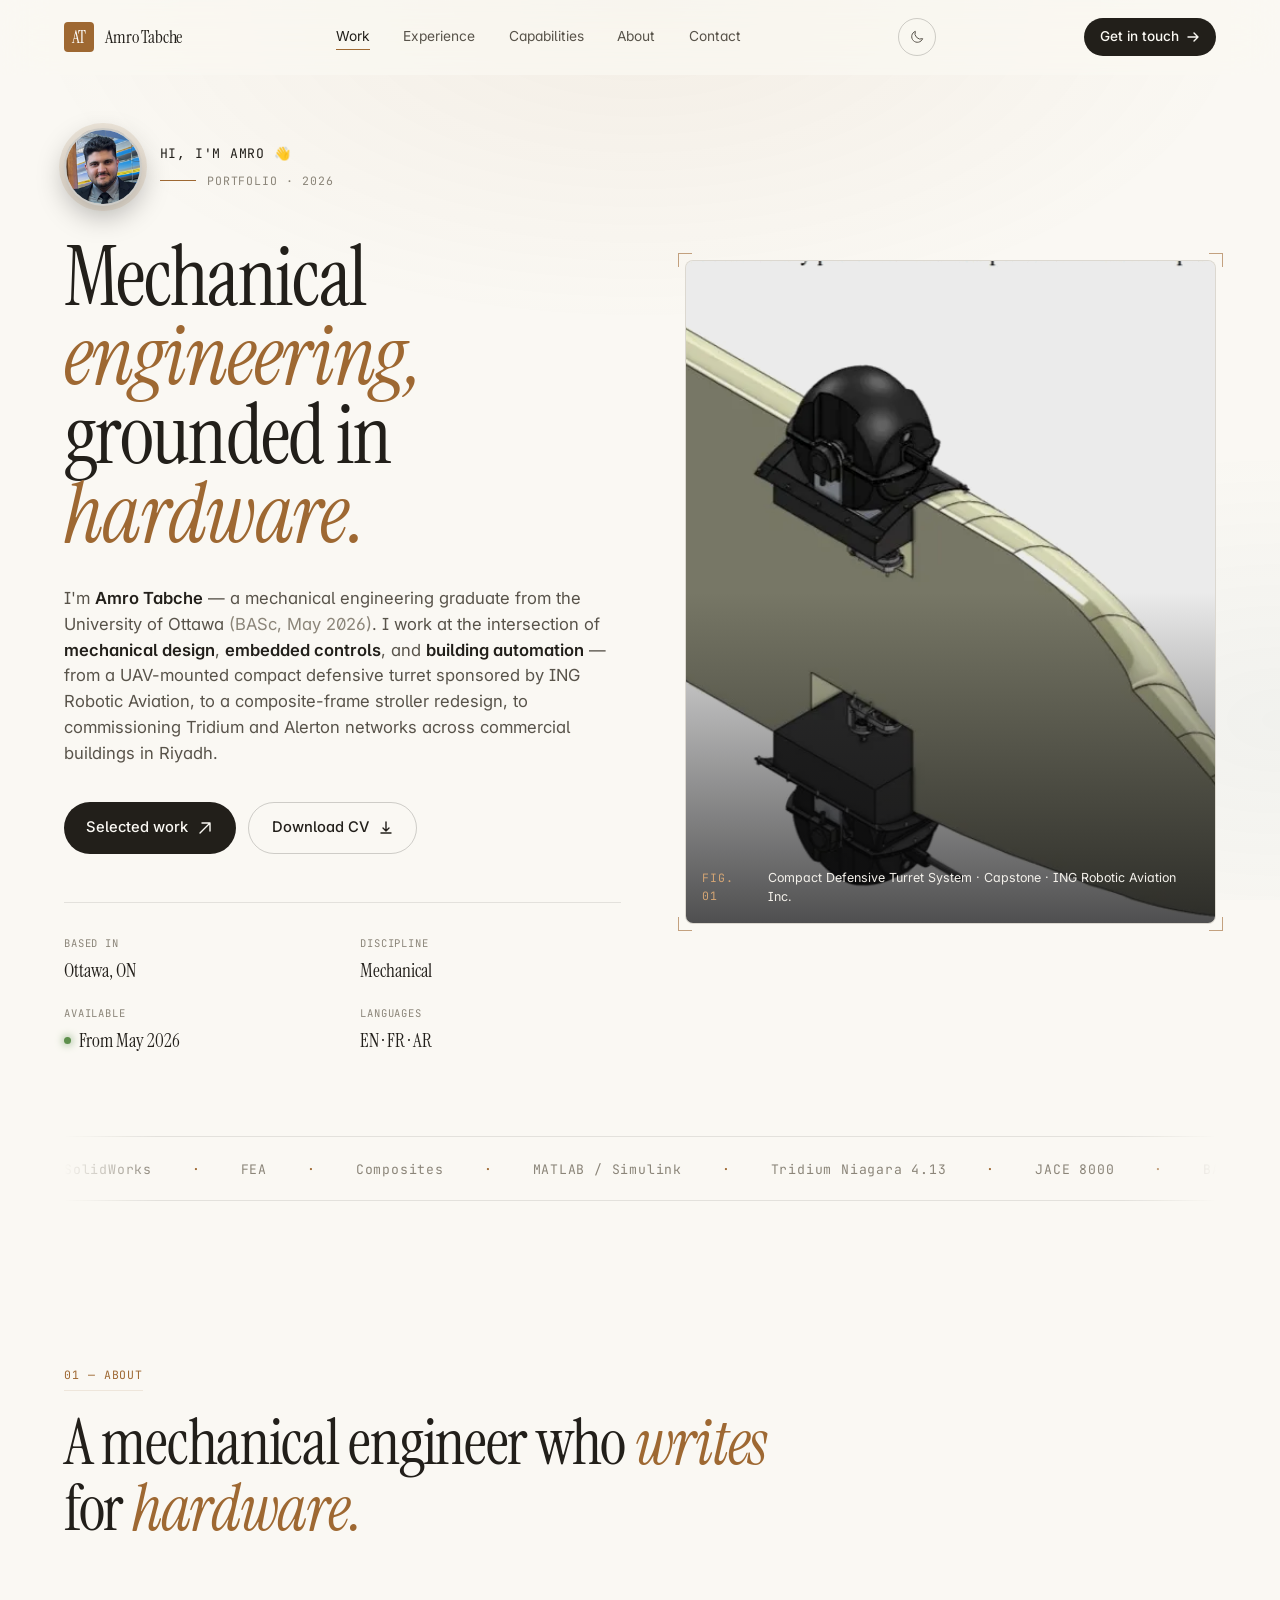
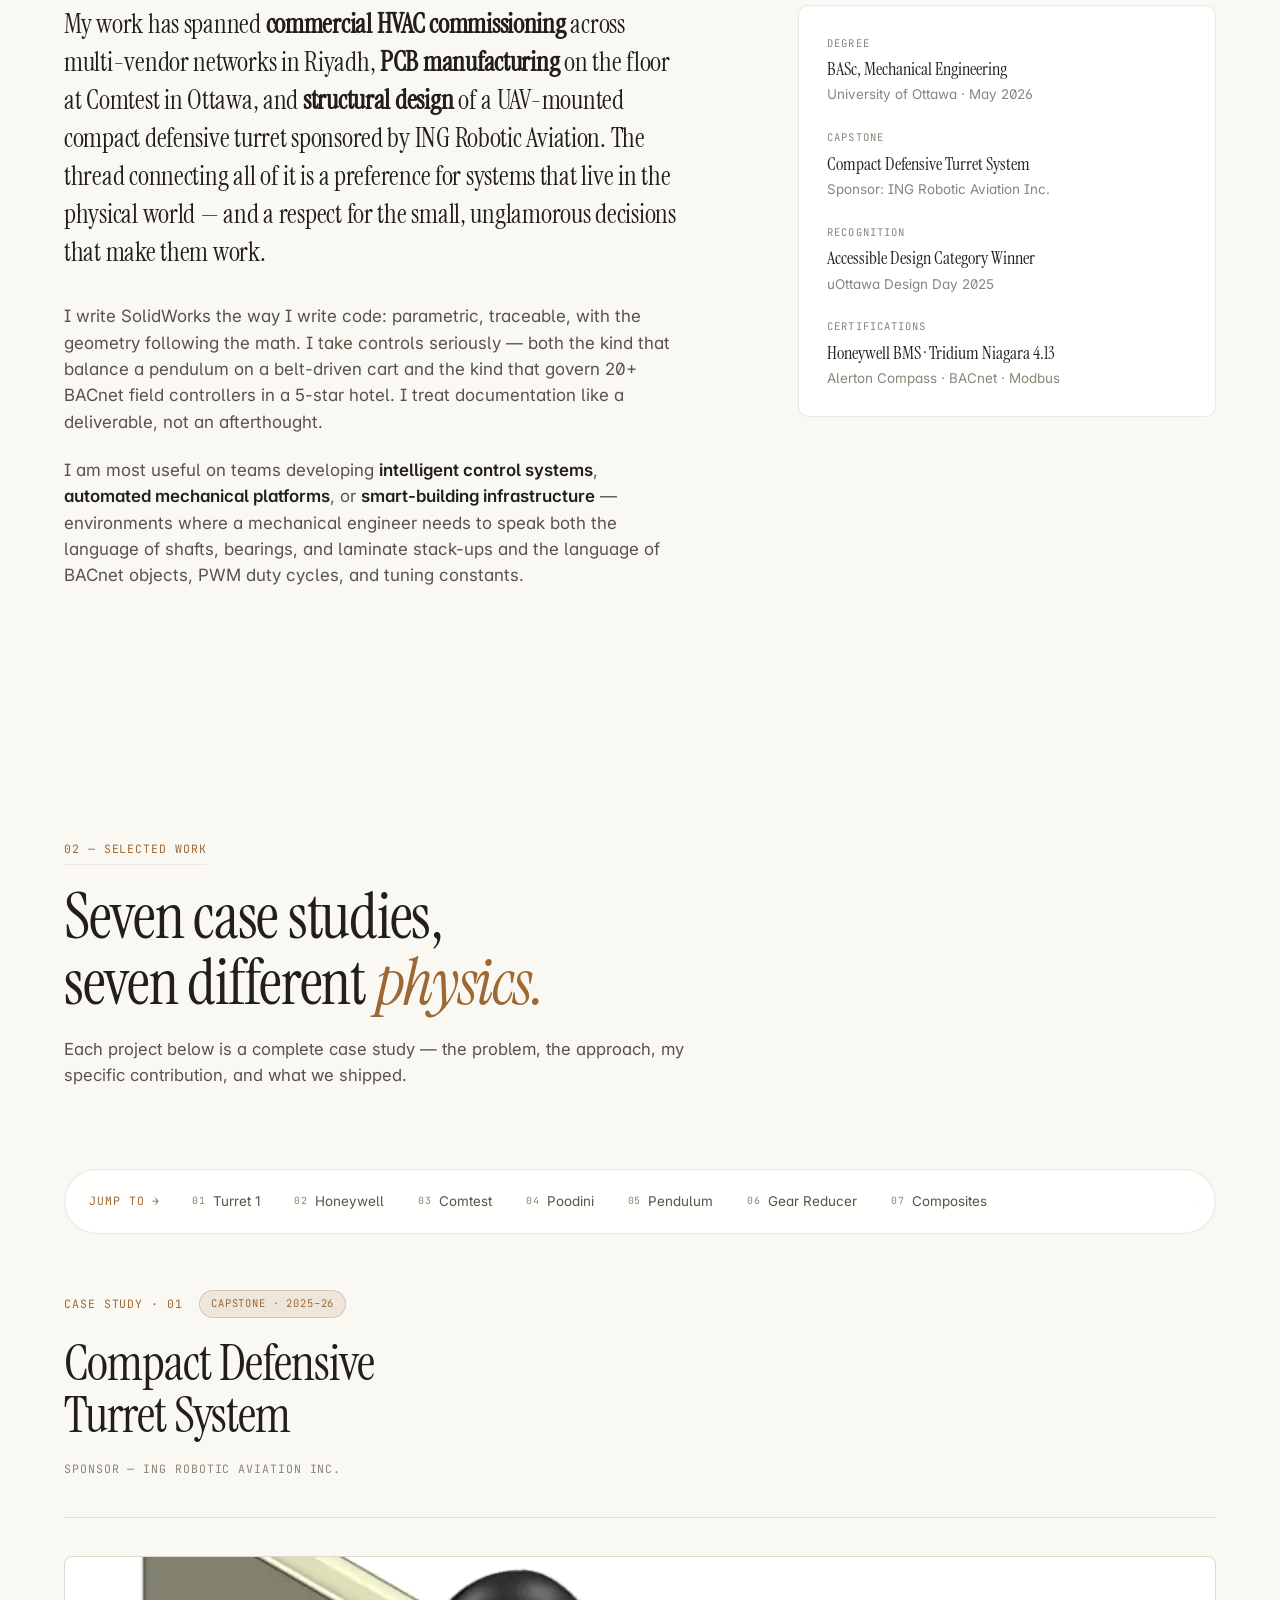
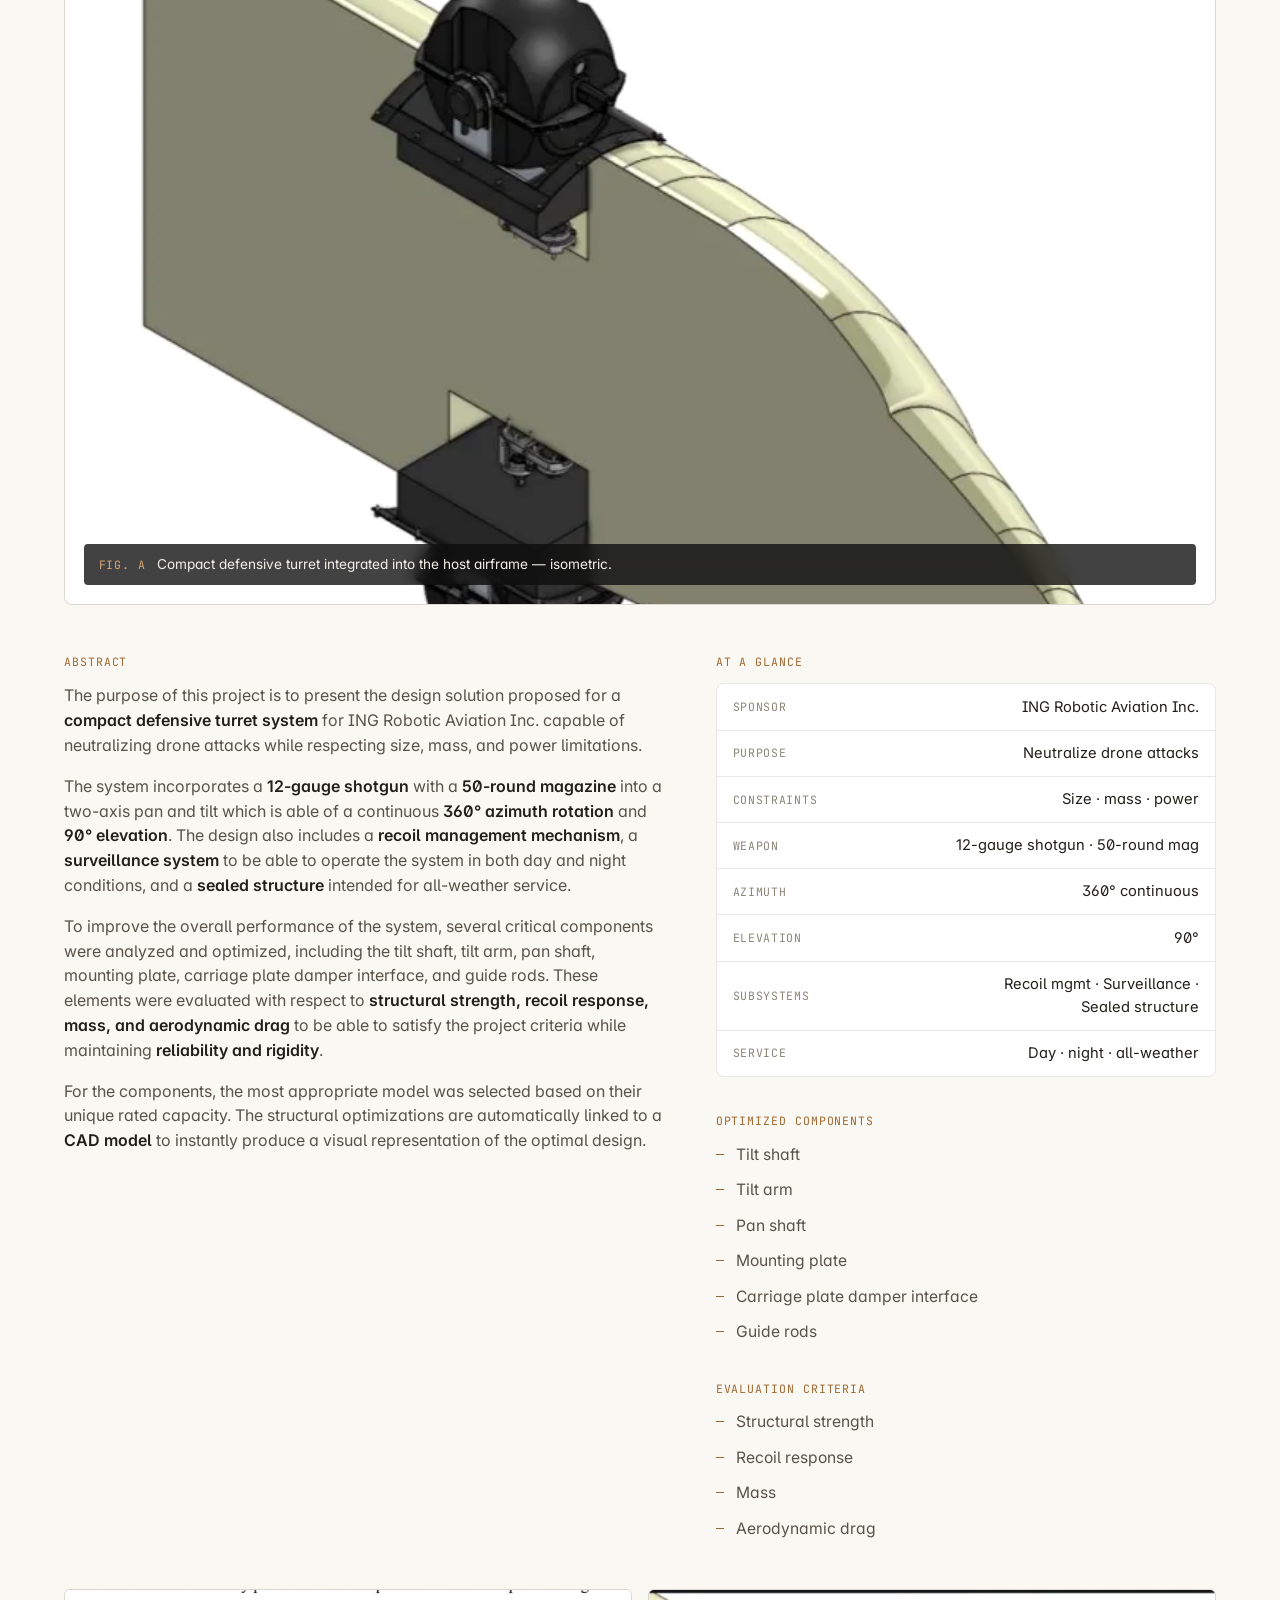
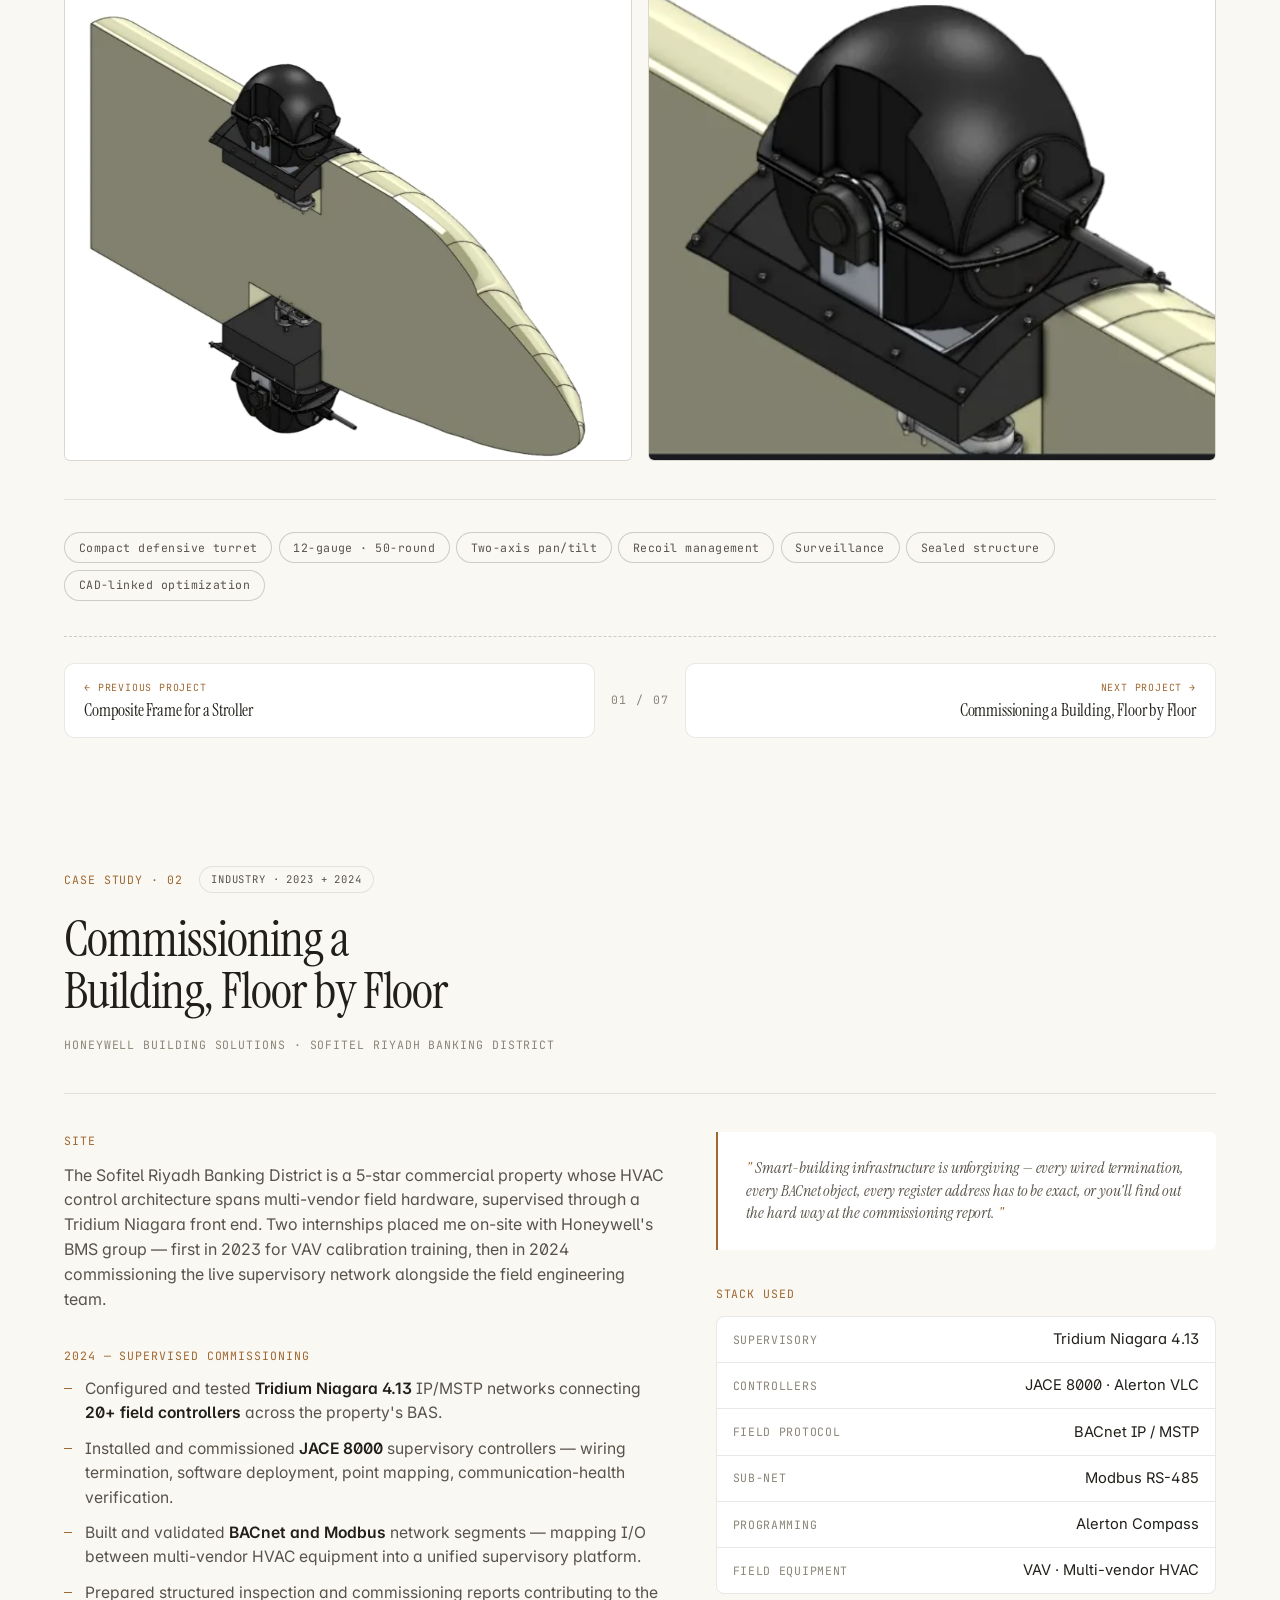
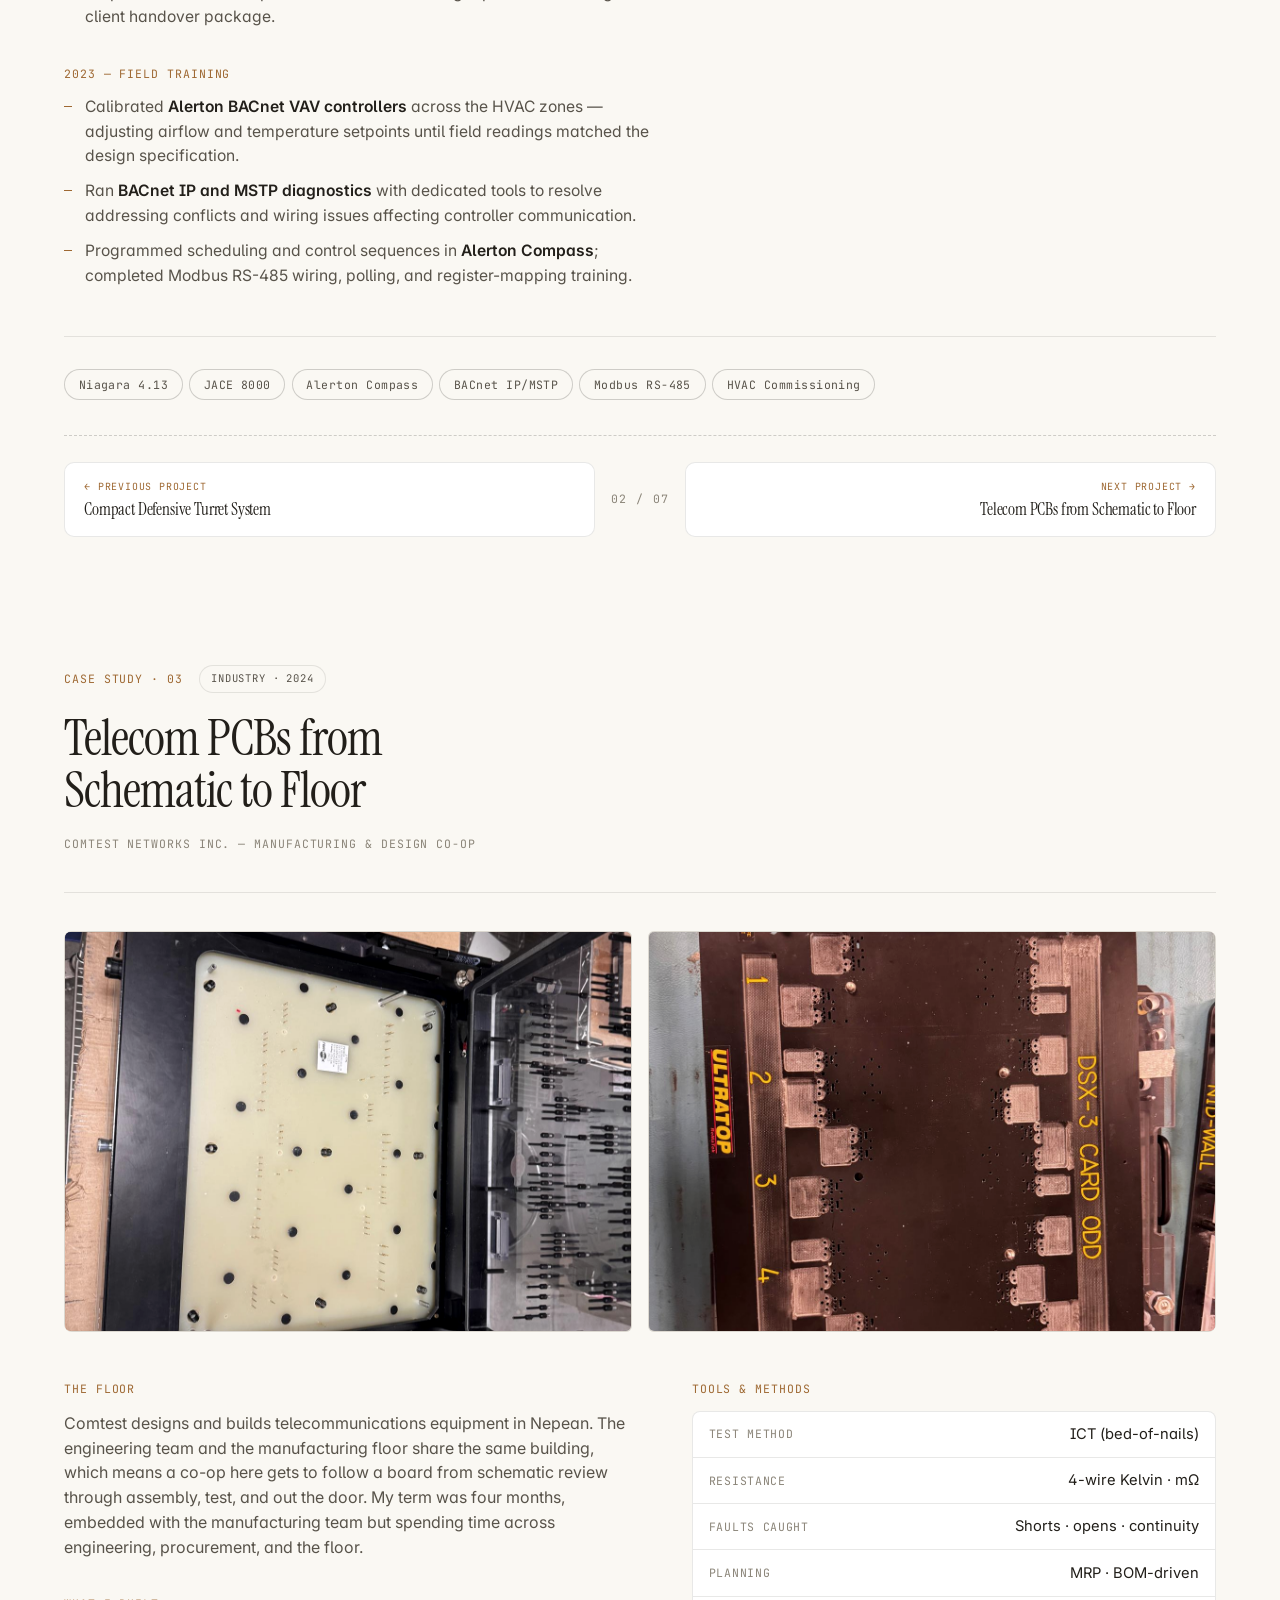
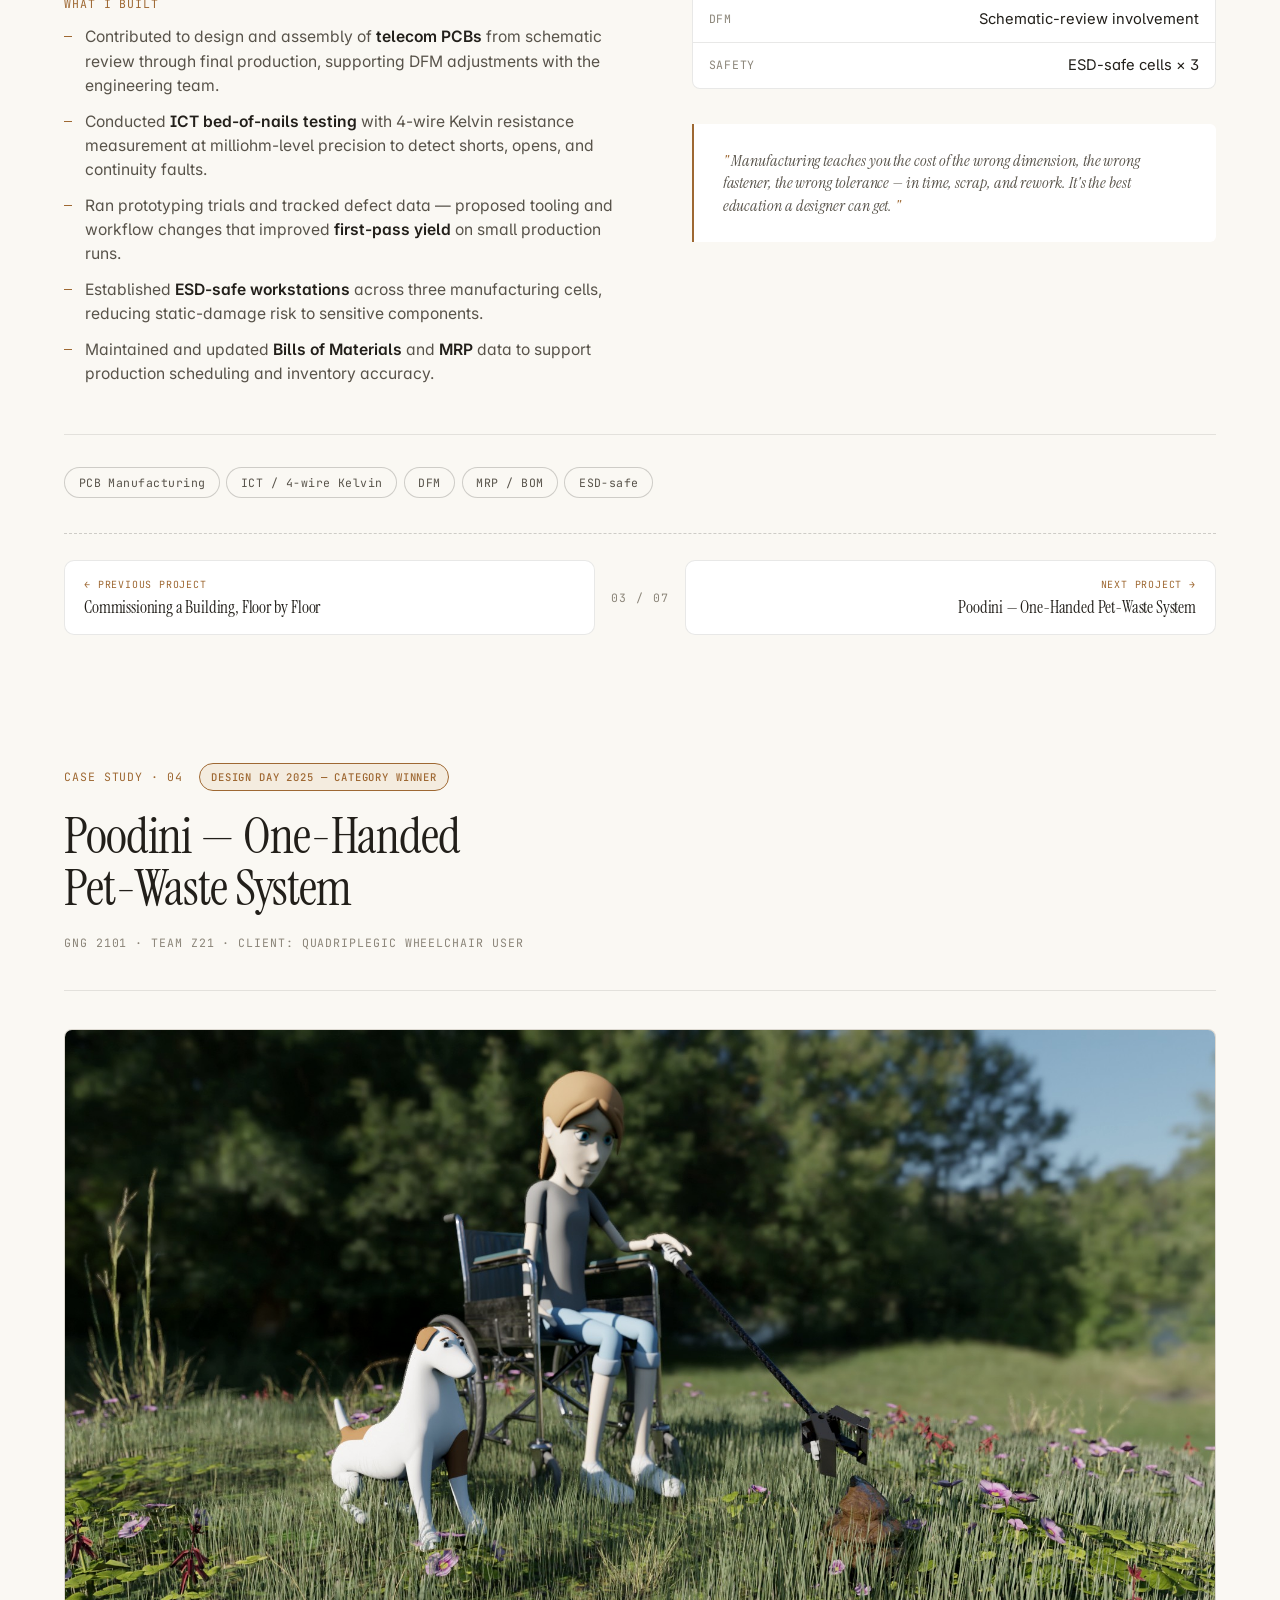
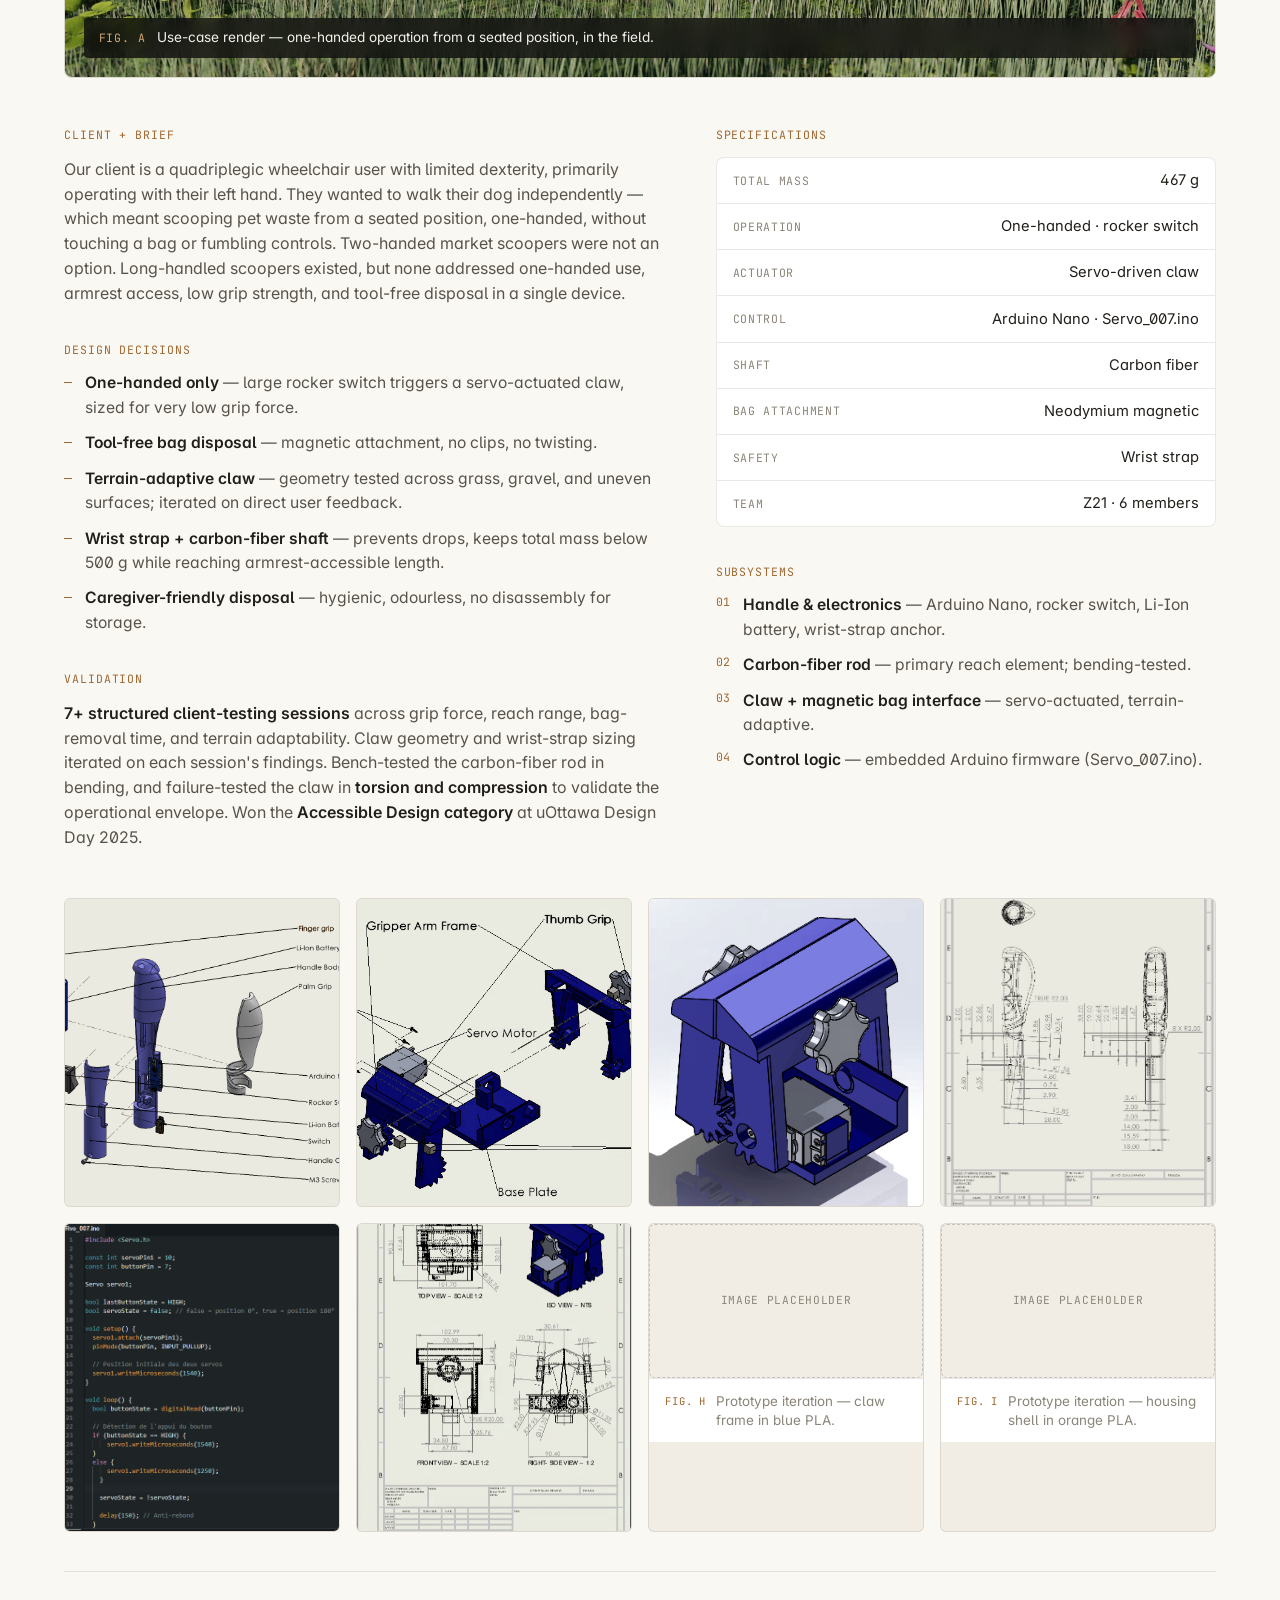
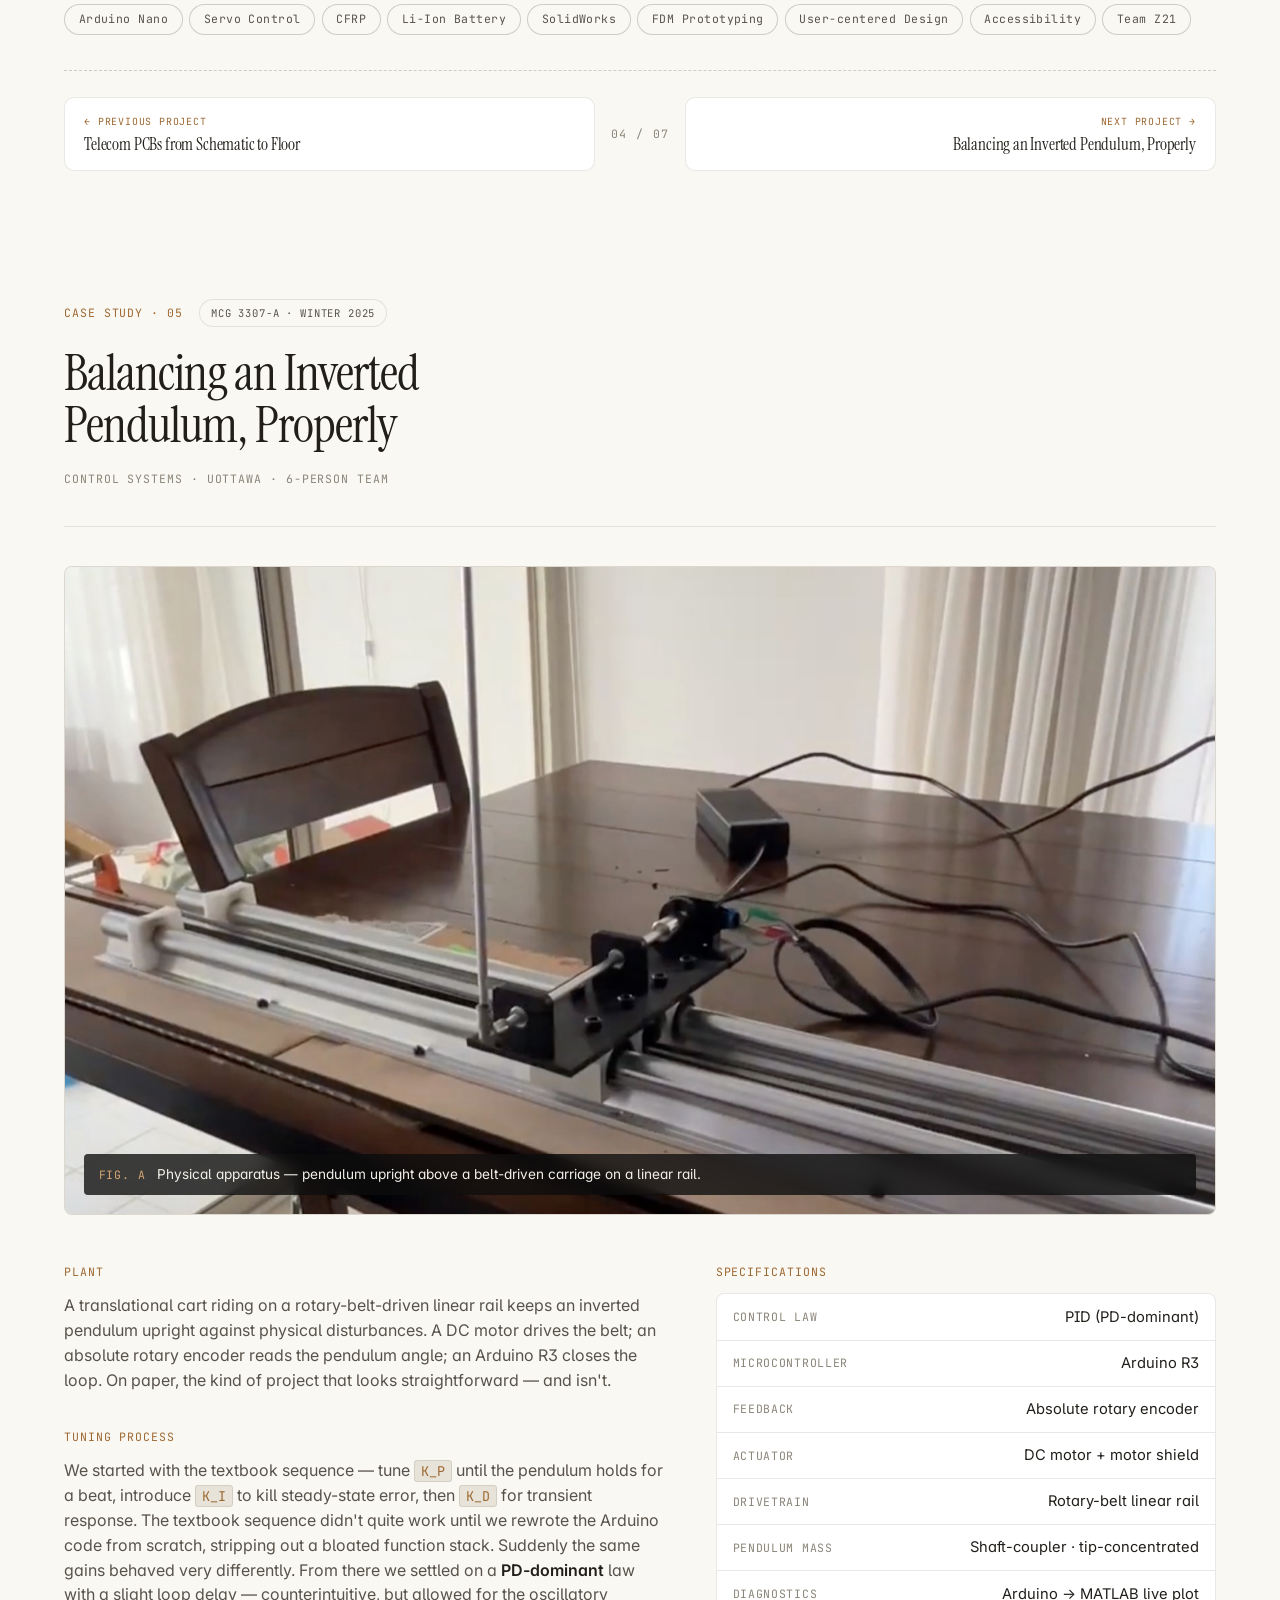
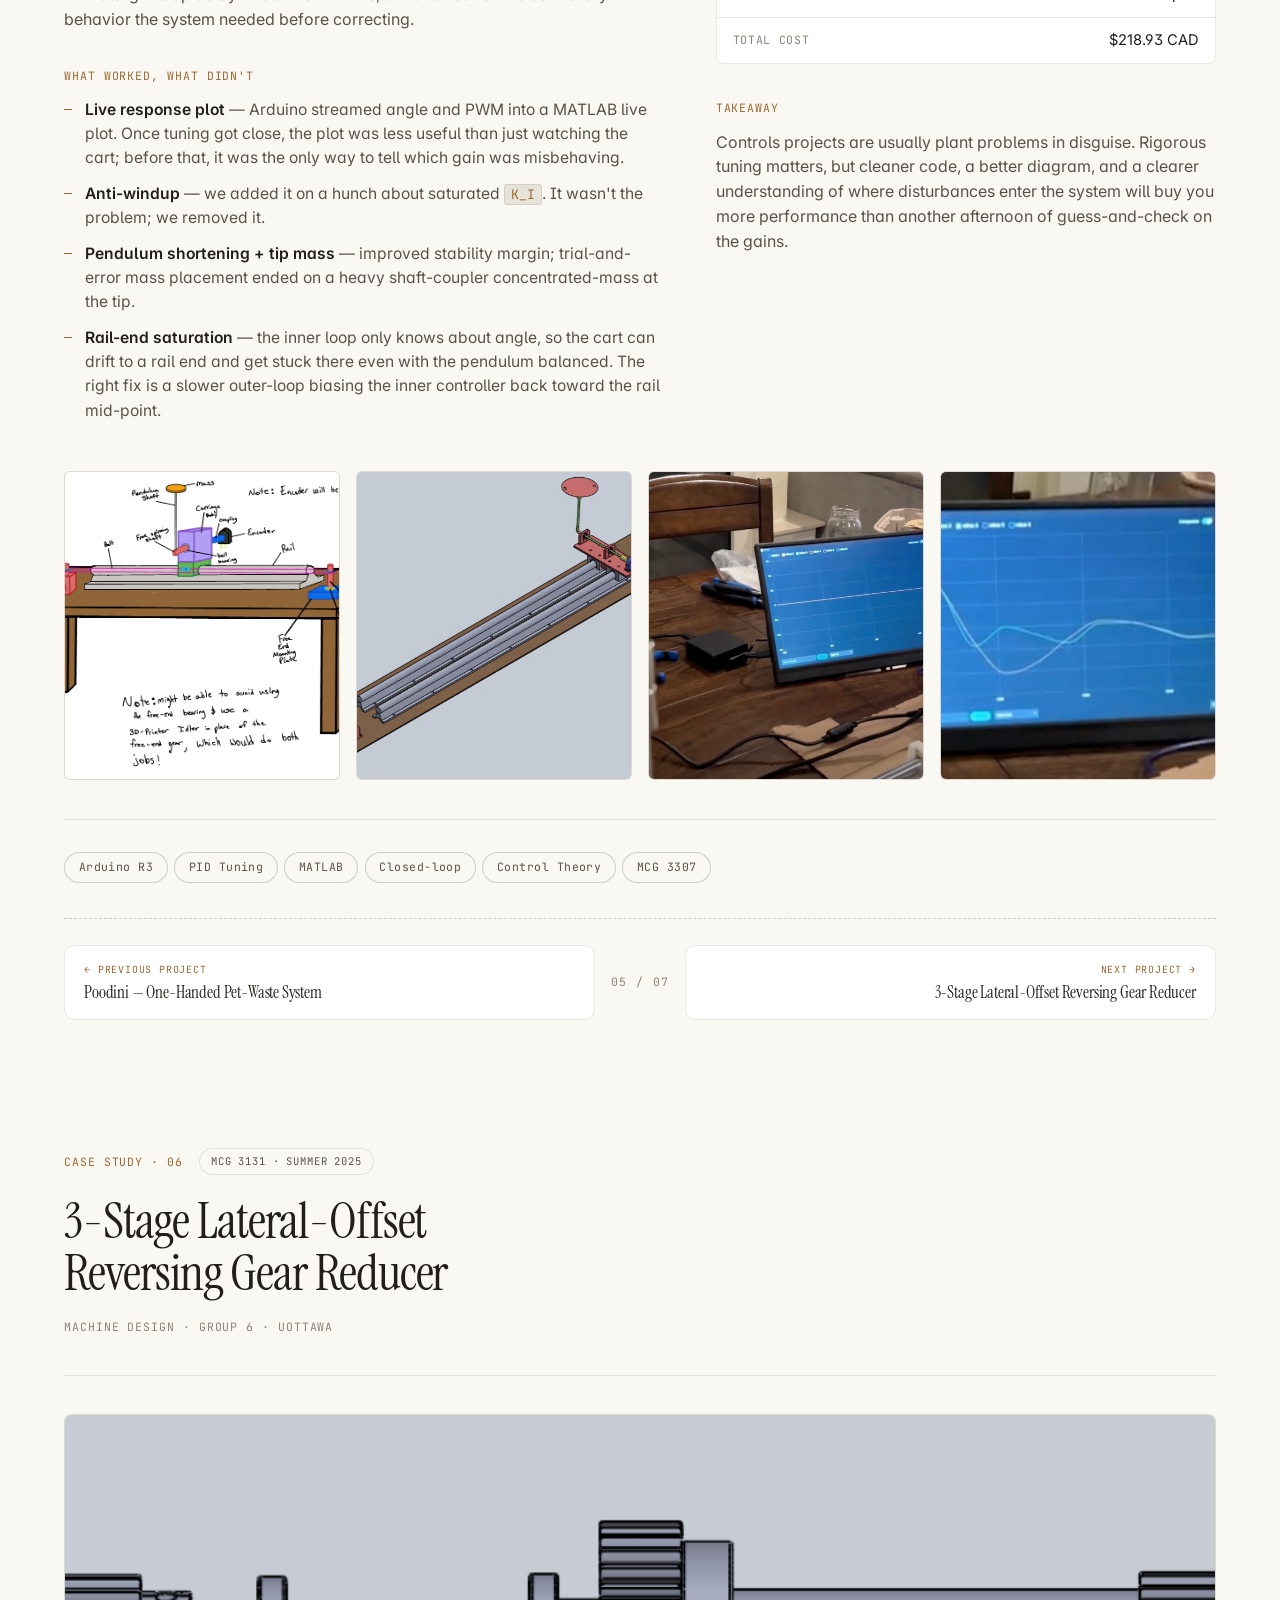
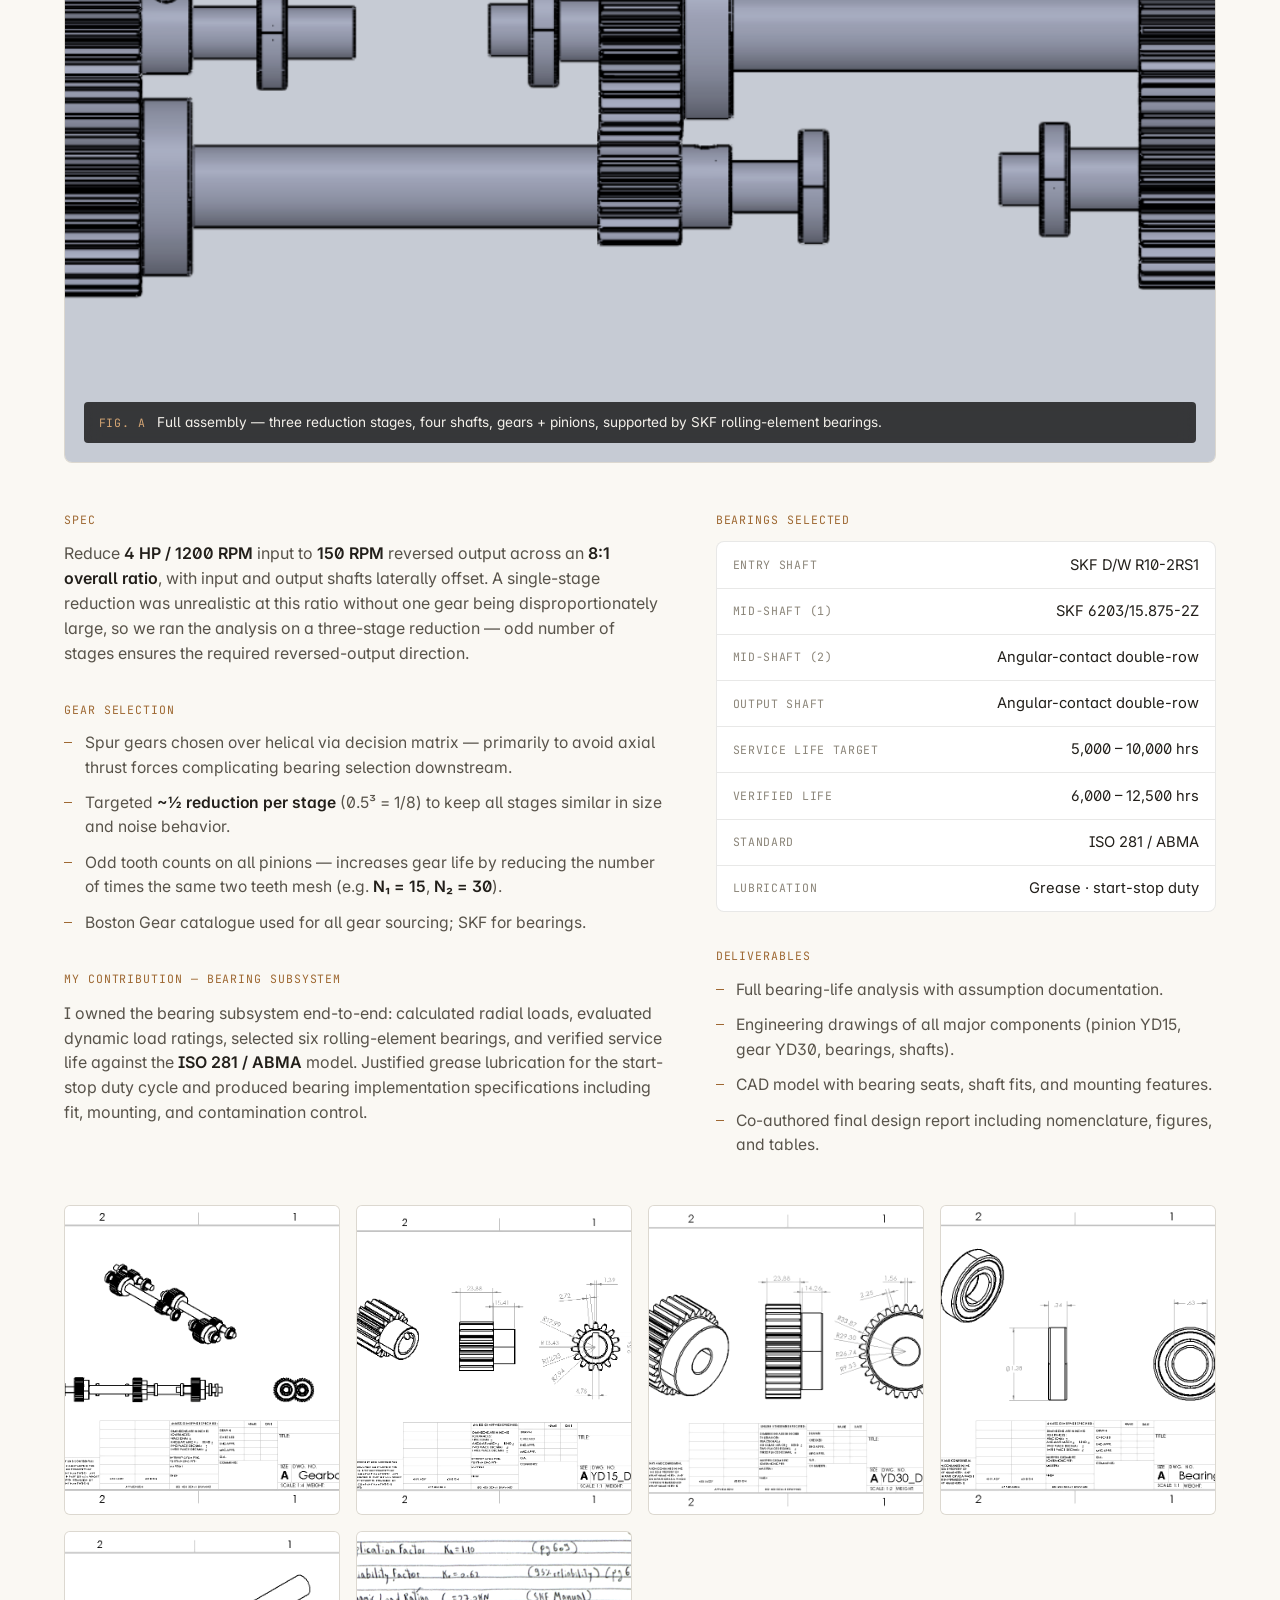
==== commit 78bb0176: "Add portrait introduction to hero" ====
--- a/index.html
+++ b/index.html
@@ -31,6 +31,7 @@
     "@type": "Person",
     "name": "Amro Tabche",
     "jobTitle": "Mechanical Engineer",
+    "image": "https://amrotabche.github.io/assets/about/amro.jpg",
     "url": "https://amrotabche.github.io",
     "email": "mailto:amrotabche@gmail.com",
     "telephone": "+1-343-988-7403",
@@ -94,9 +95,12 @@
       <div class="hero__inner">
 
         <div class="hero__intro">
-          <div class="hero__meta">
-            <span class="meta-line"></span>
-            <span class="mono">Portfolio · 2026</span>
+          <div class="hero__byline">
+            <img src="assets/about/amro.jpg" alt="Portrait of Amro Tabche" class="hero__avatar" width="480" height="480" />
+            <div class="hero__meta">
+              <span class="mono hero__hello">Hi, I'm Amro 👋</span>
+              <span class="hero__meta-row"><span class="meta-line"></span><span class="mono">Portfolio · 2026</span></span>
+            </div>
           </div>
 
           <h1 class="hero__title">
--- a/styles.css
+++ b/styles.css
@@ -323,14 +323,51 @@
 }
 
 .hero__intro { max-width: 640px; }
+
+/* Byline: avatar + greeting, the personal introduction */
+.hero__byline {
+  display: flex; align-items: center; gap: 1.1rem;
+  margin-bottom: 2rem;
+  opacity: 0;
+  animation: byline-in 900ms var(--ease) 60ms forwards;
+}
+@keyframes byline-in {
+  from { opacity: 0; transform: translateY(14px) scale(0.97); }
+  to { opacity: 1; transform: translateY(0) scale(1); }
+}
+.hero__avatar {
+  width: 78px; height: 78px;
+  border-radius: 50%;
+  object-fit: cover;
+  border: 2px solid var(--border-strong);
+  box-shadow: 0 0 0 5px var(--accent-dim), 0 10px 28px rgba(0, 0, 0, 0.28);
+  flex-shrink: 0;
+  transition: transform 420ms var(--ease), box-shadow 420ms var(--ease), border-color 420ms var(--ease);
+}
+.hero__avatar:hover {
+  transform: scale(1.07) rotate(-2deg);
+  border-color: var(--accent);
+  box-shadow: 0 0 0 7px var(--accent-dim), 0 14px 34px rgba(0, 0, 0, 0.32);
+}
 .hero__meta {
+  display: flex; flex-direction: column; gap: 0.45rem;
+  color: var(--text-3);
+}
+.hero__hello {
+  font-size: 0.82rem;
+  color: var(--text);
+  letter-spacing: 0.06em;
+}
+.hero__meta-row {
   display: flex; align-items: center; gap: 0.7rem;
-  margin-bottom: 2rem;
-  color: var(--text-3);
 }
 .meta-line {
   width: 36px; height: 1px;
   background: var(--accent);
+}
+@media (max-width: 480px) {
+  .hero__avatar { width: 64px; height: 64px; }
+  .hero__byline { gap: 0.9rem; margin-bottom: 1.6rem; }
 }
 
 .hero__title {
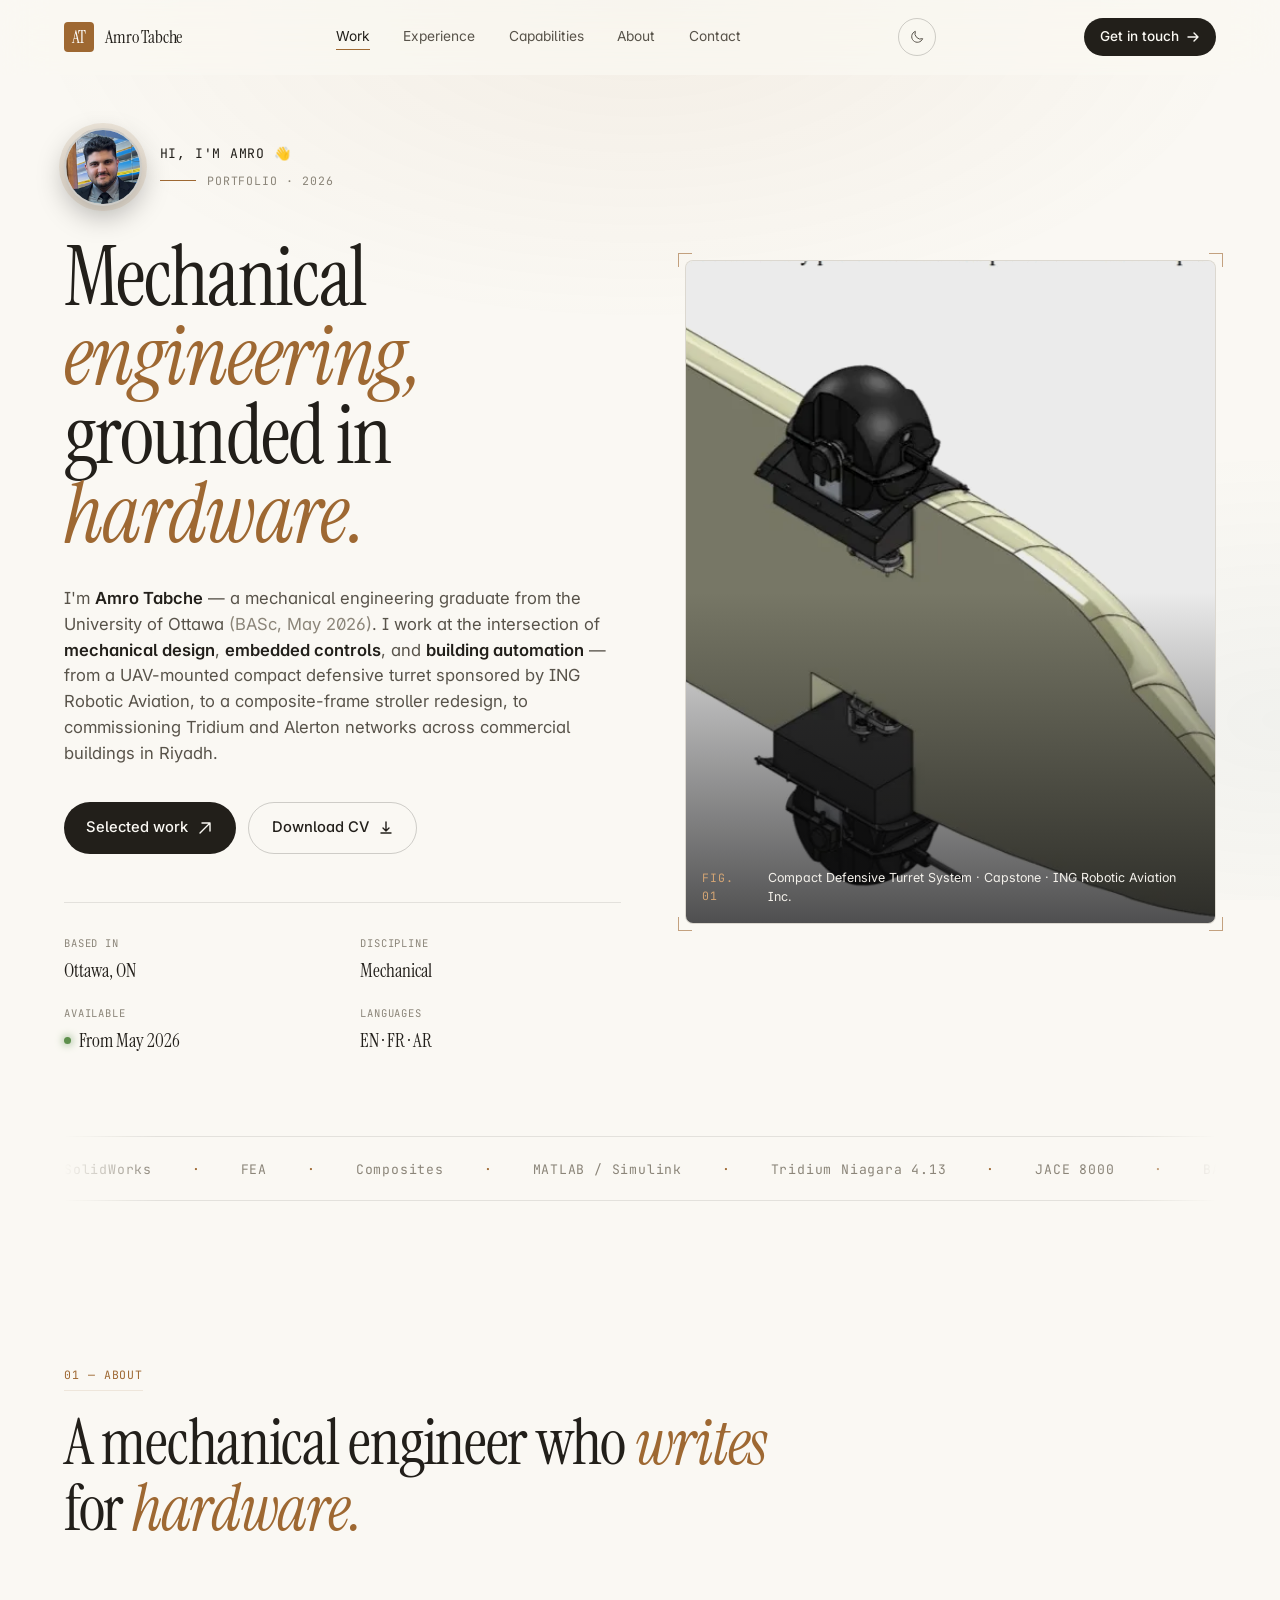
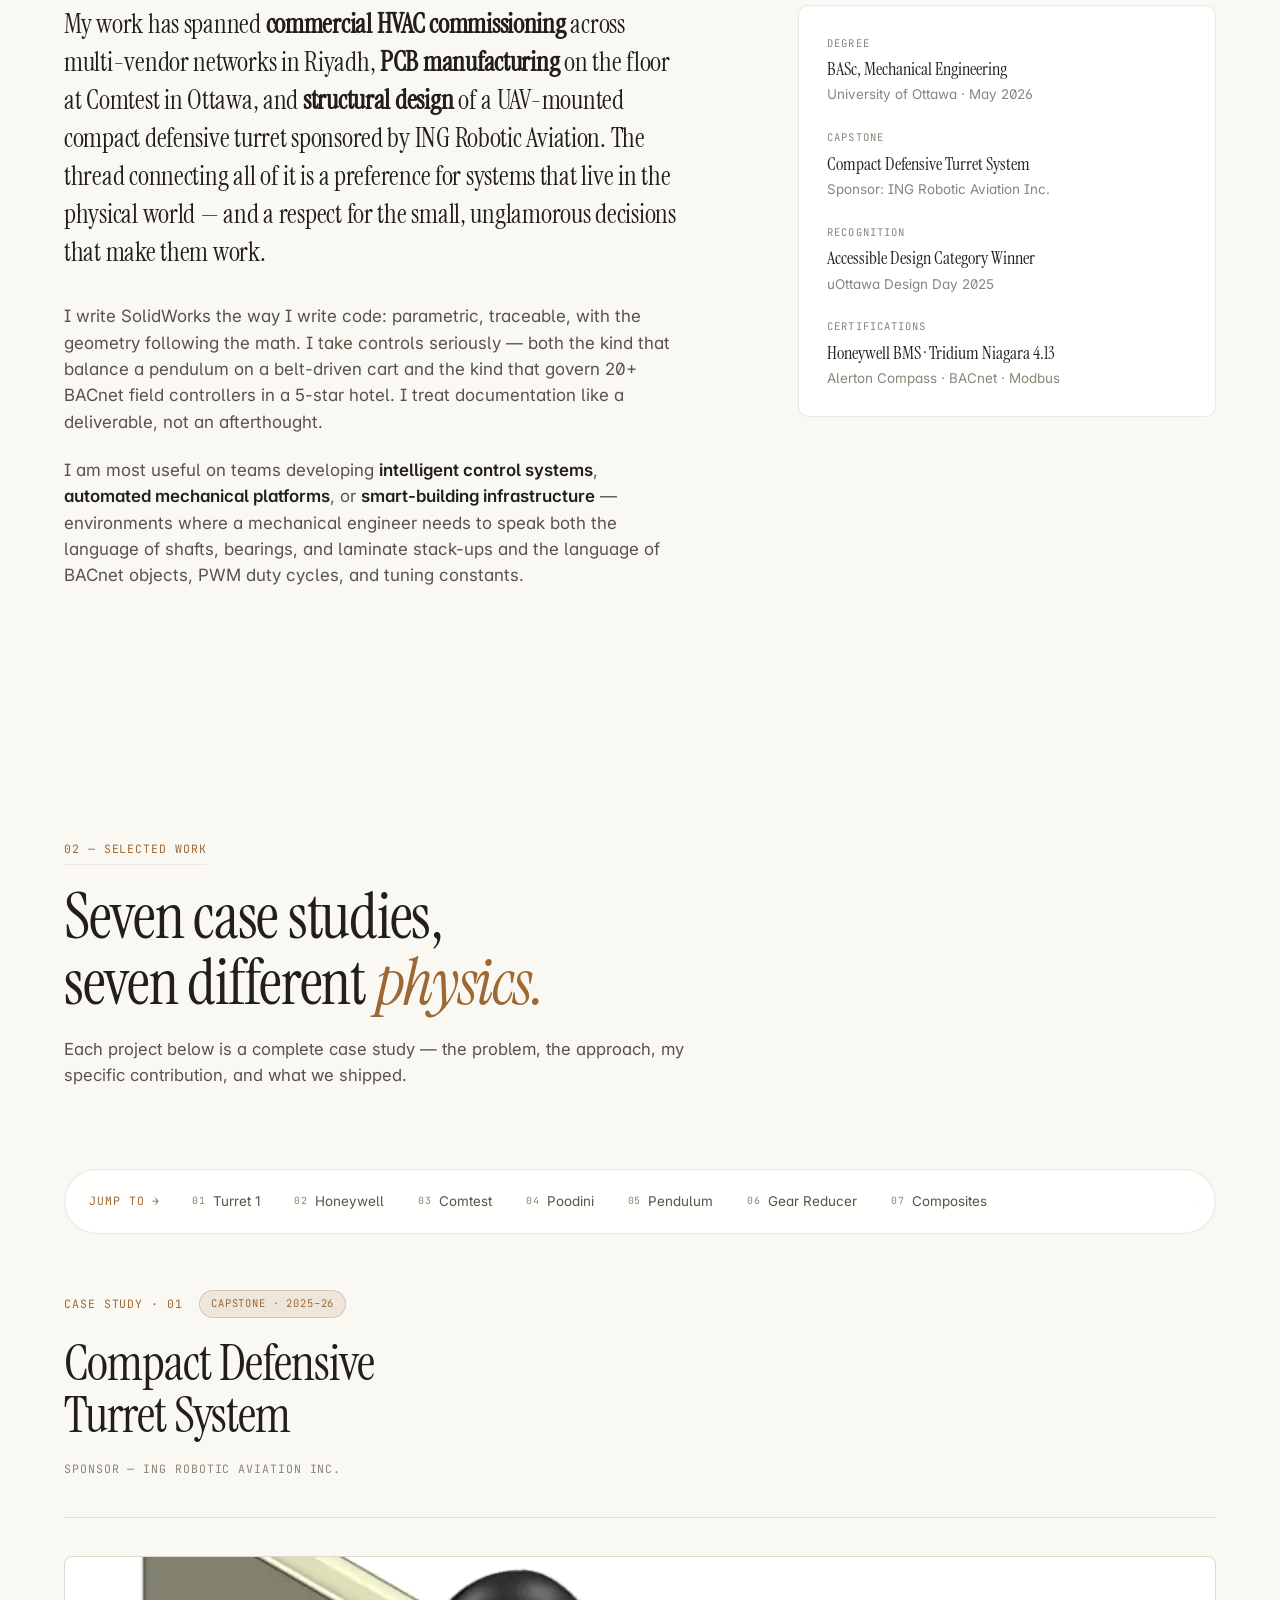
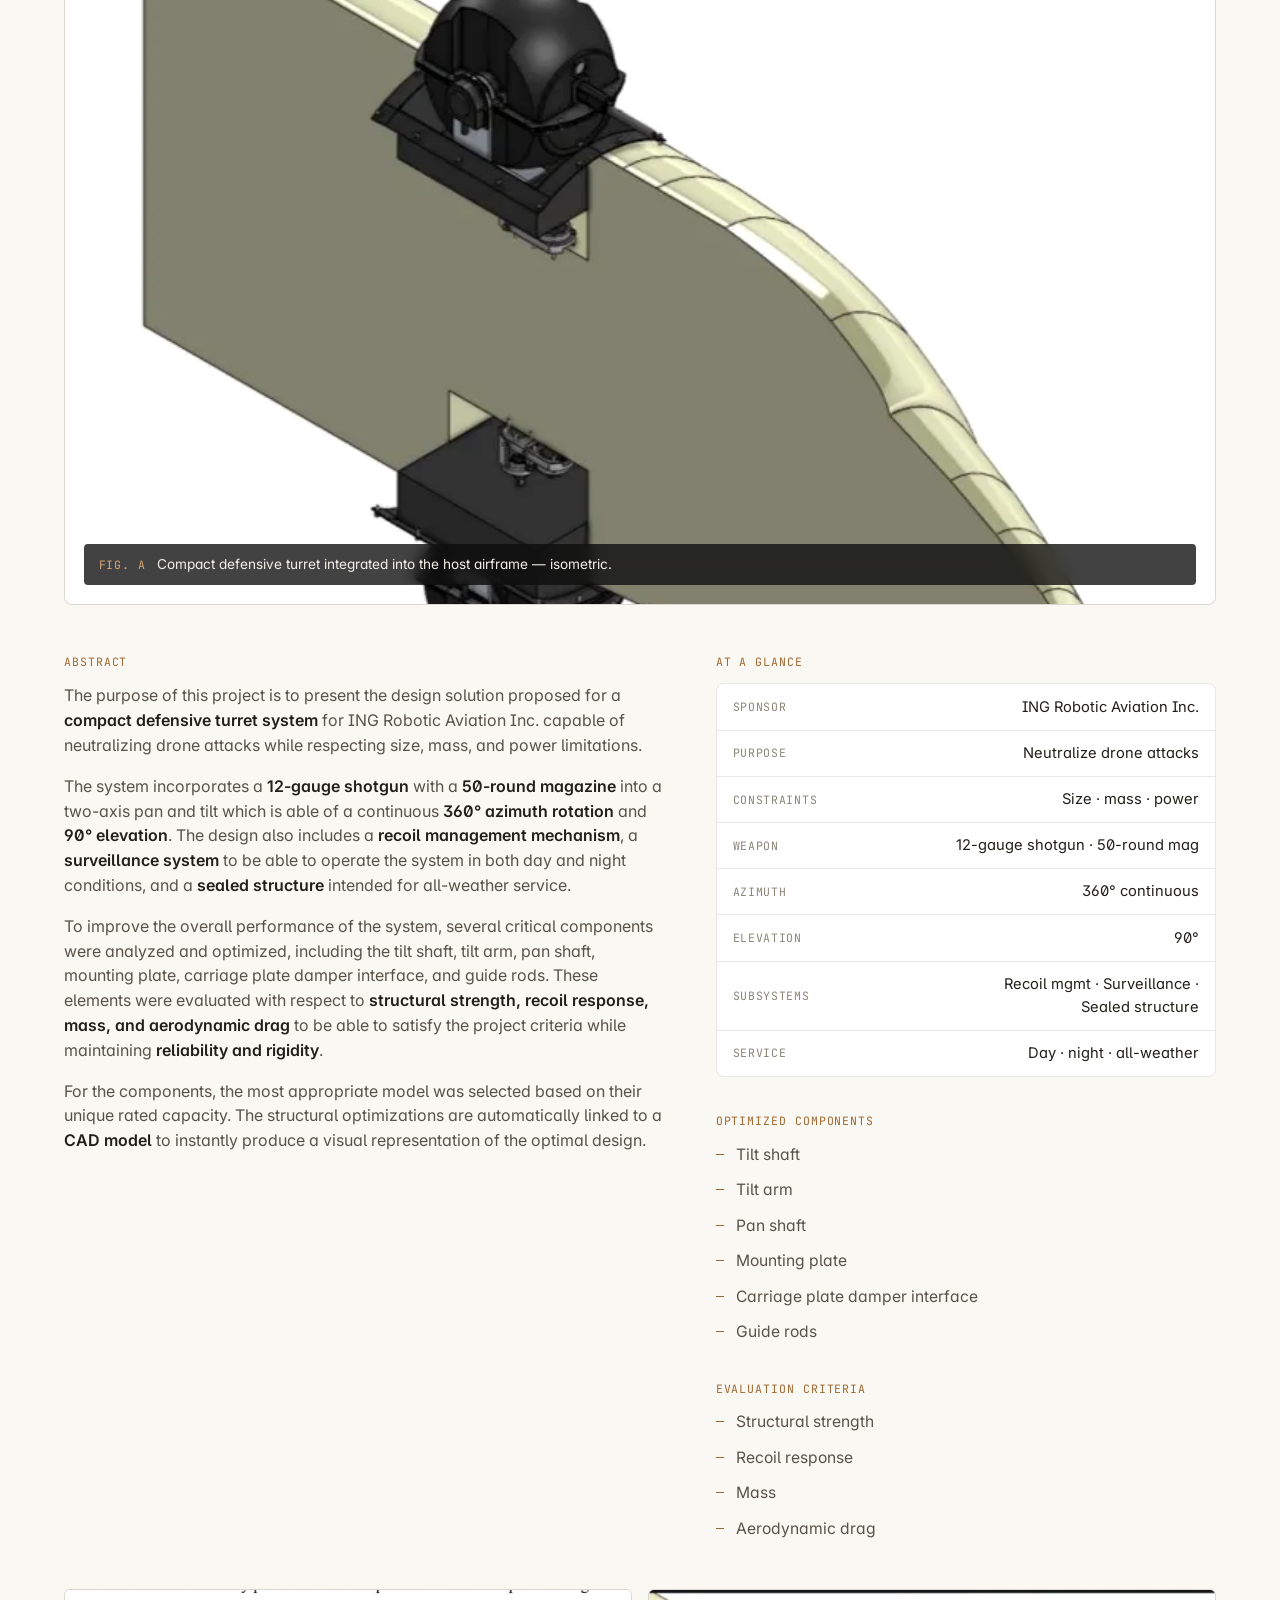
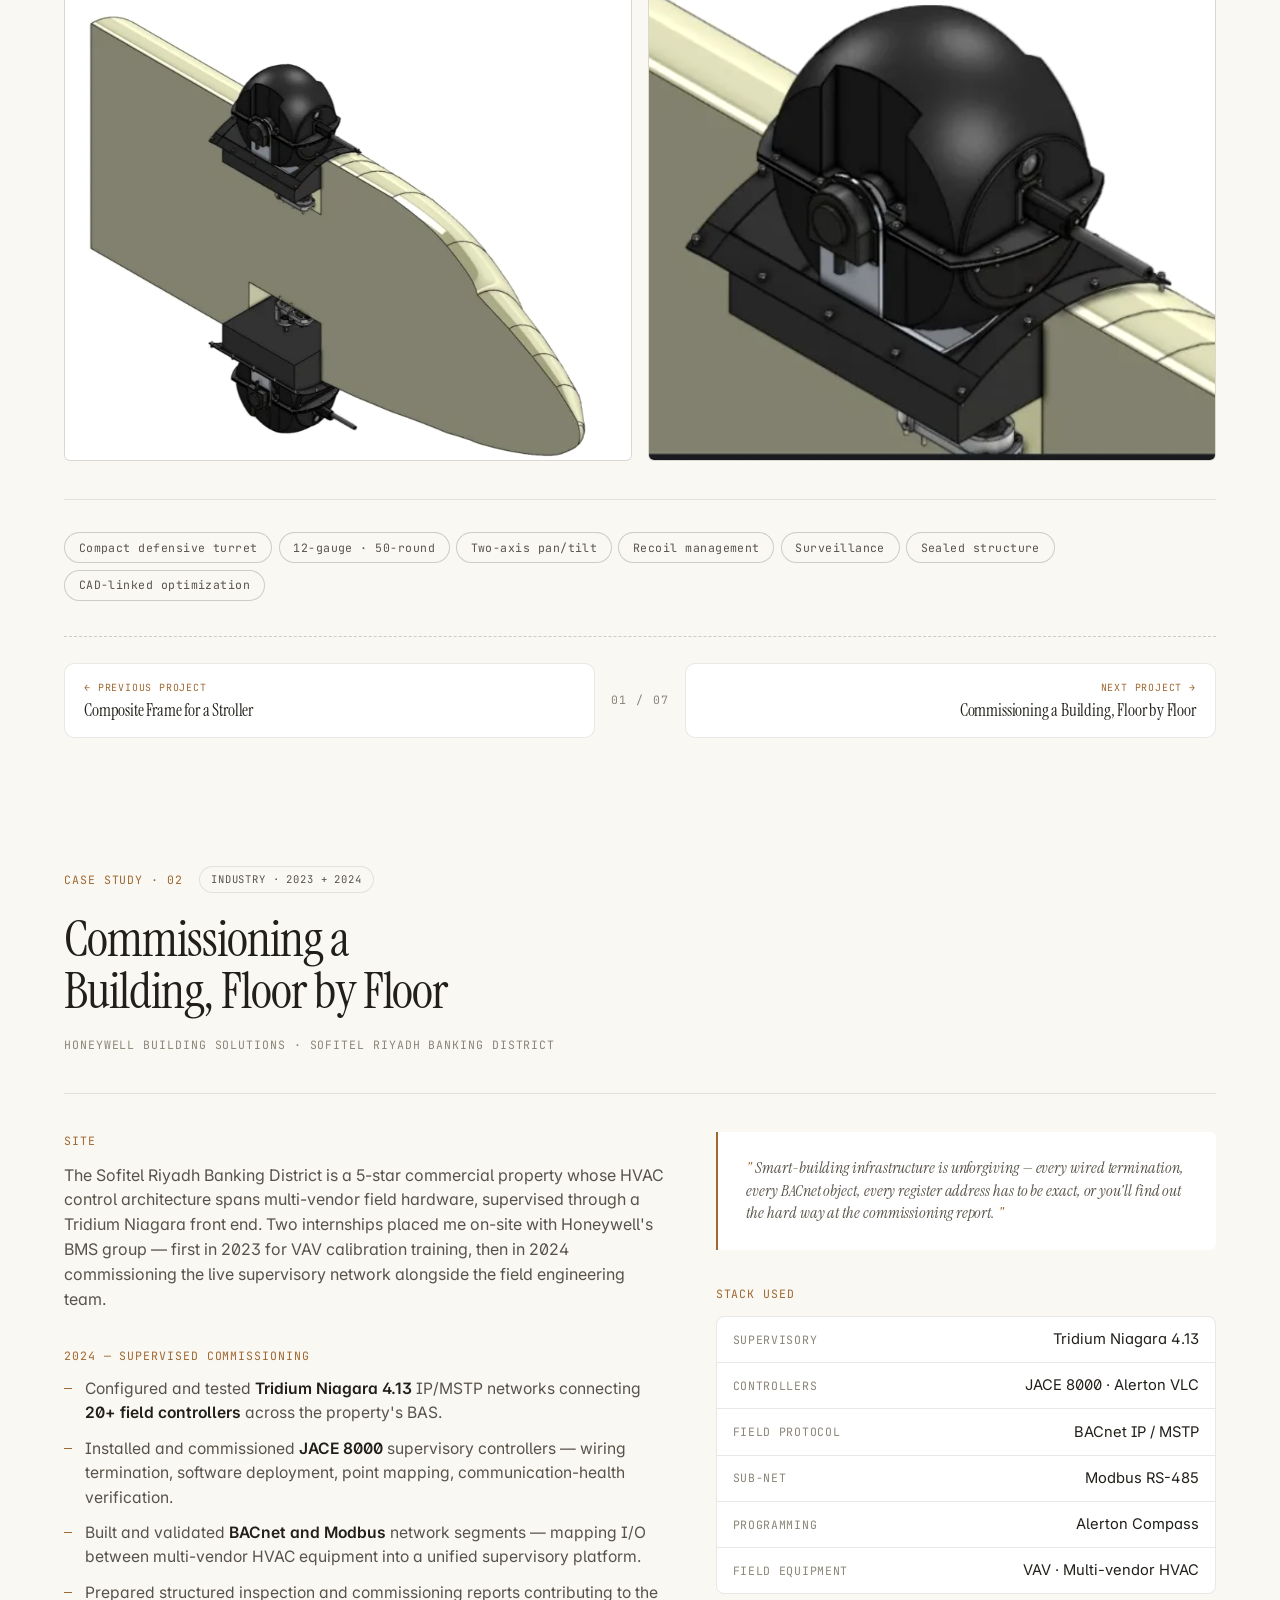
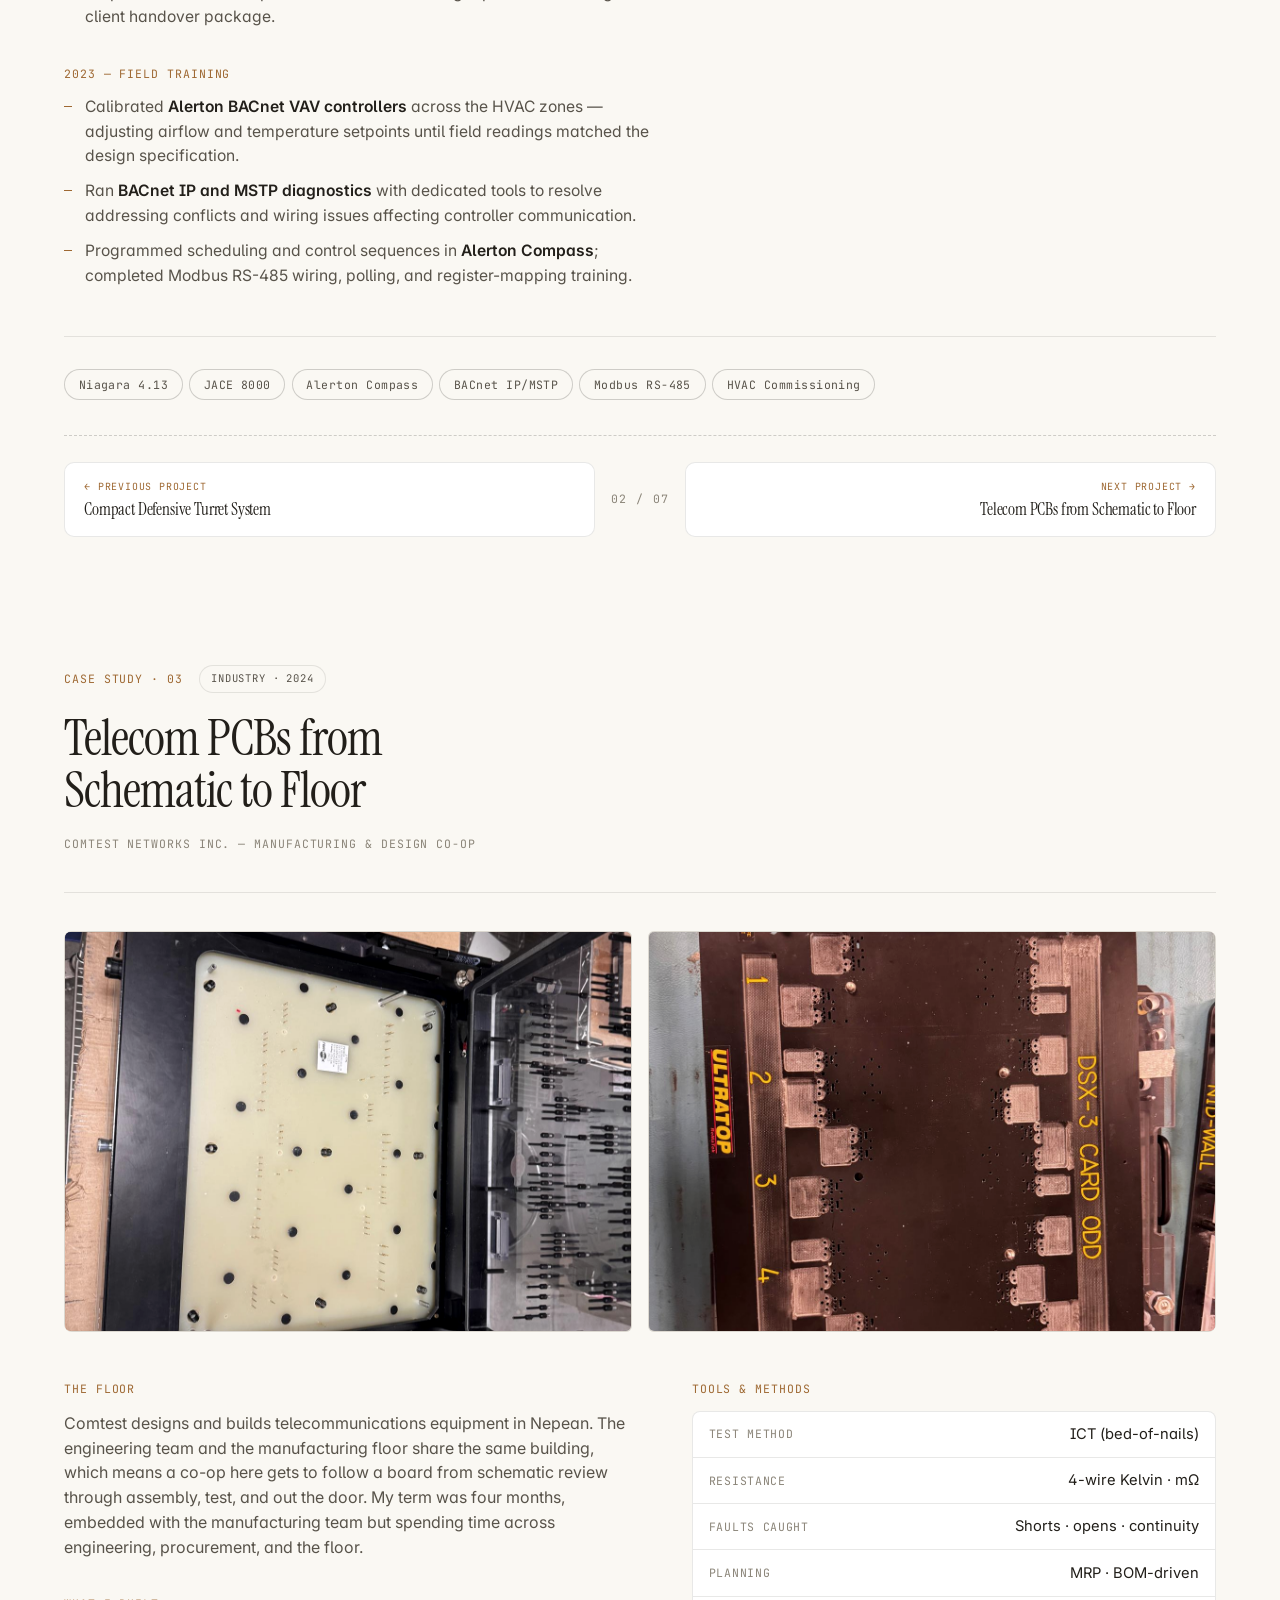
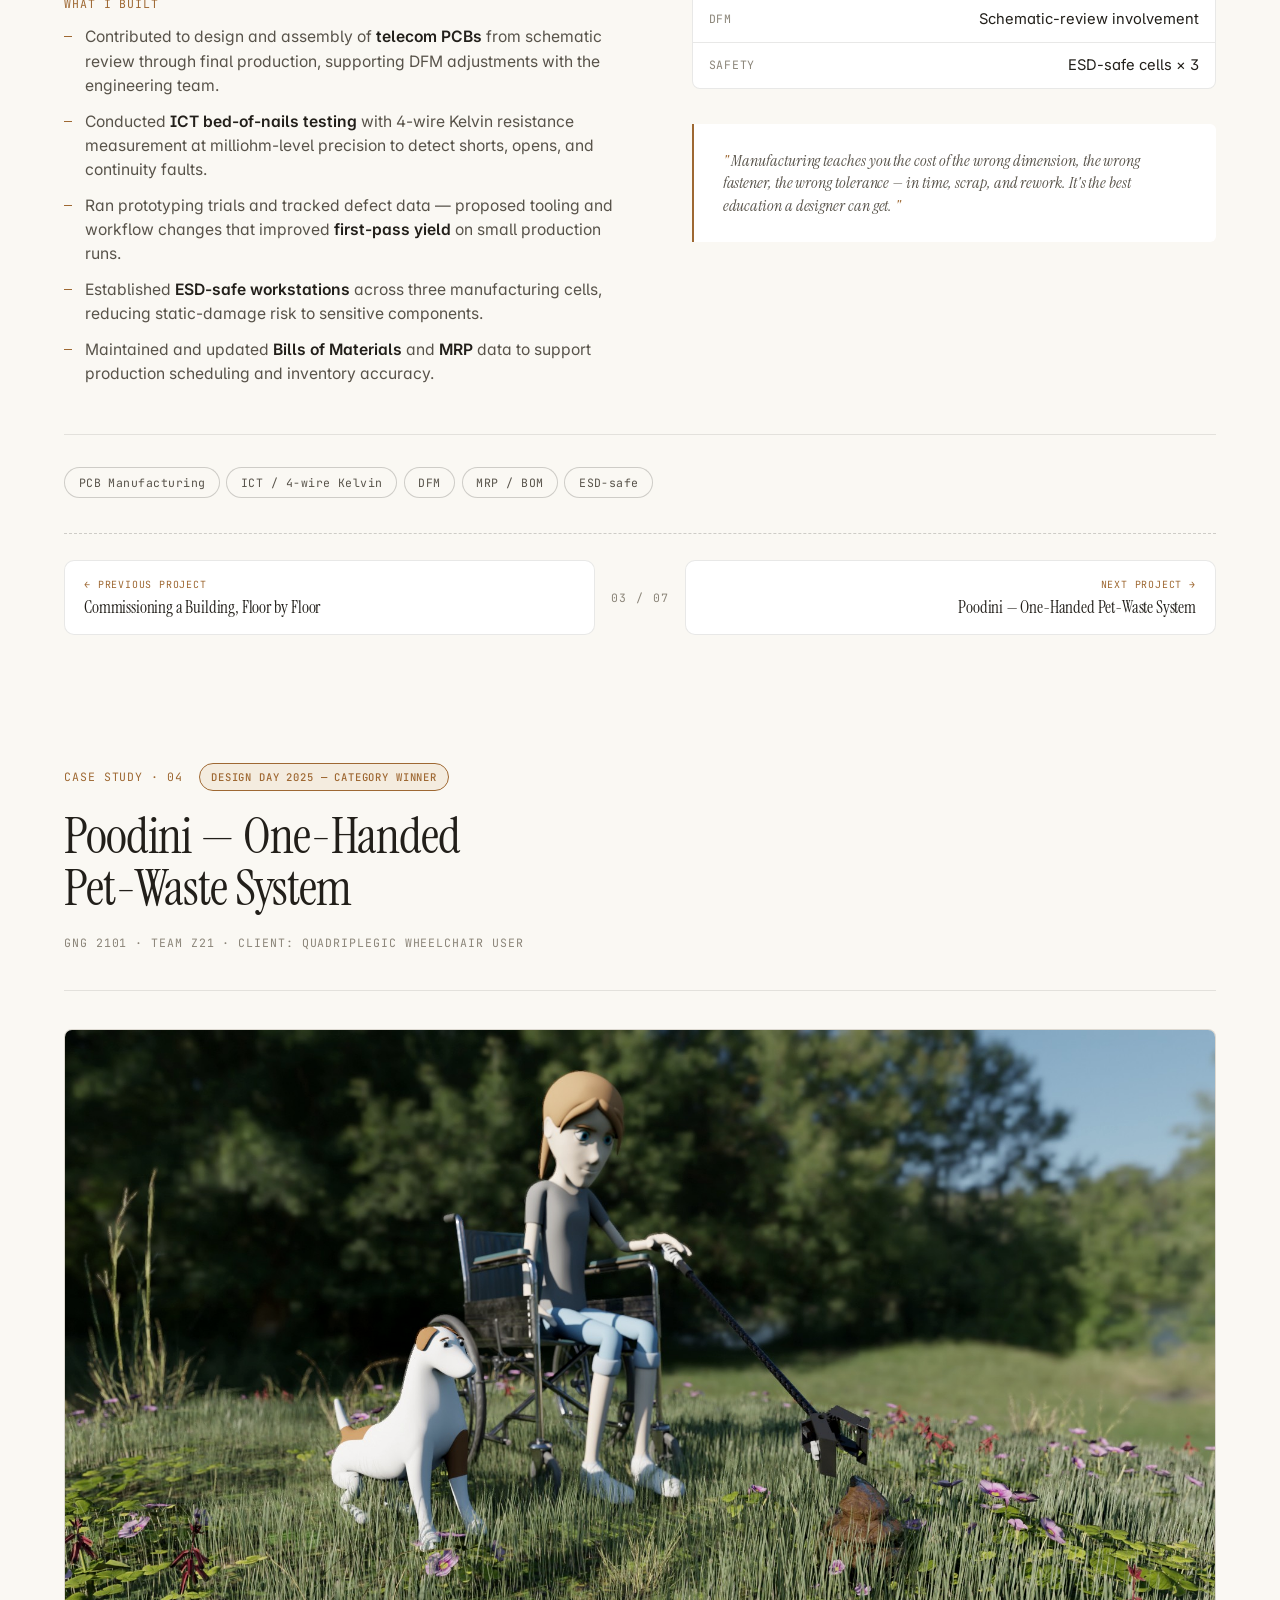
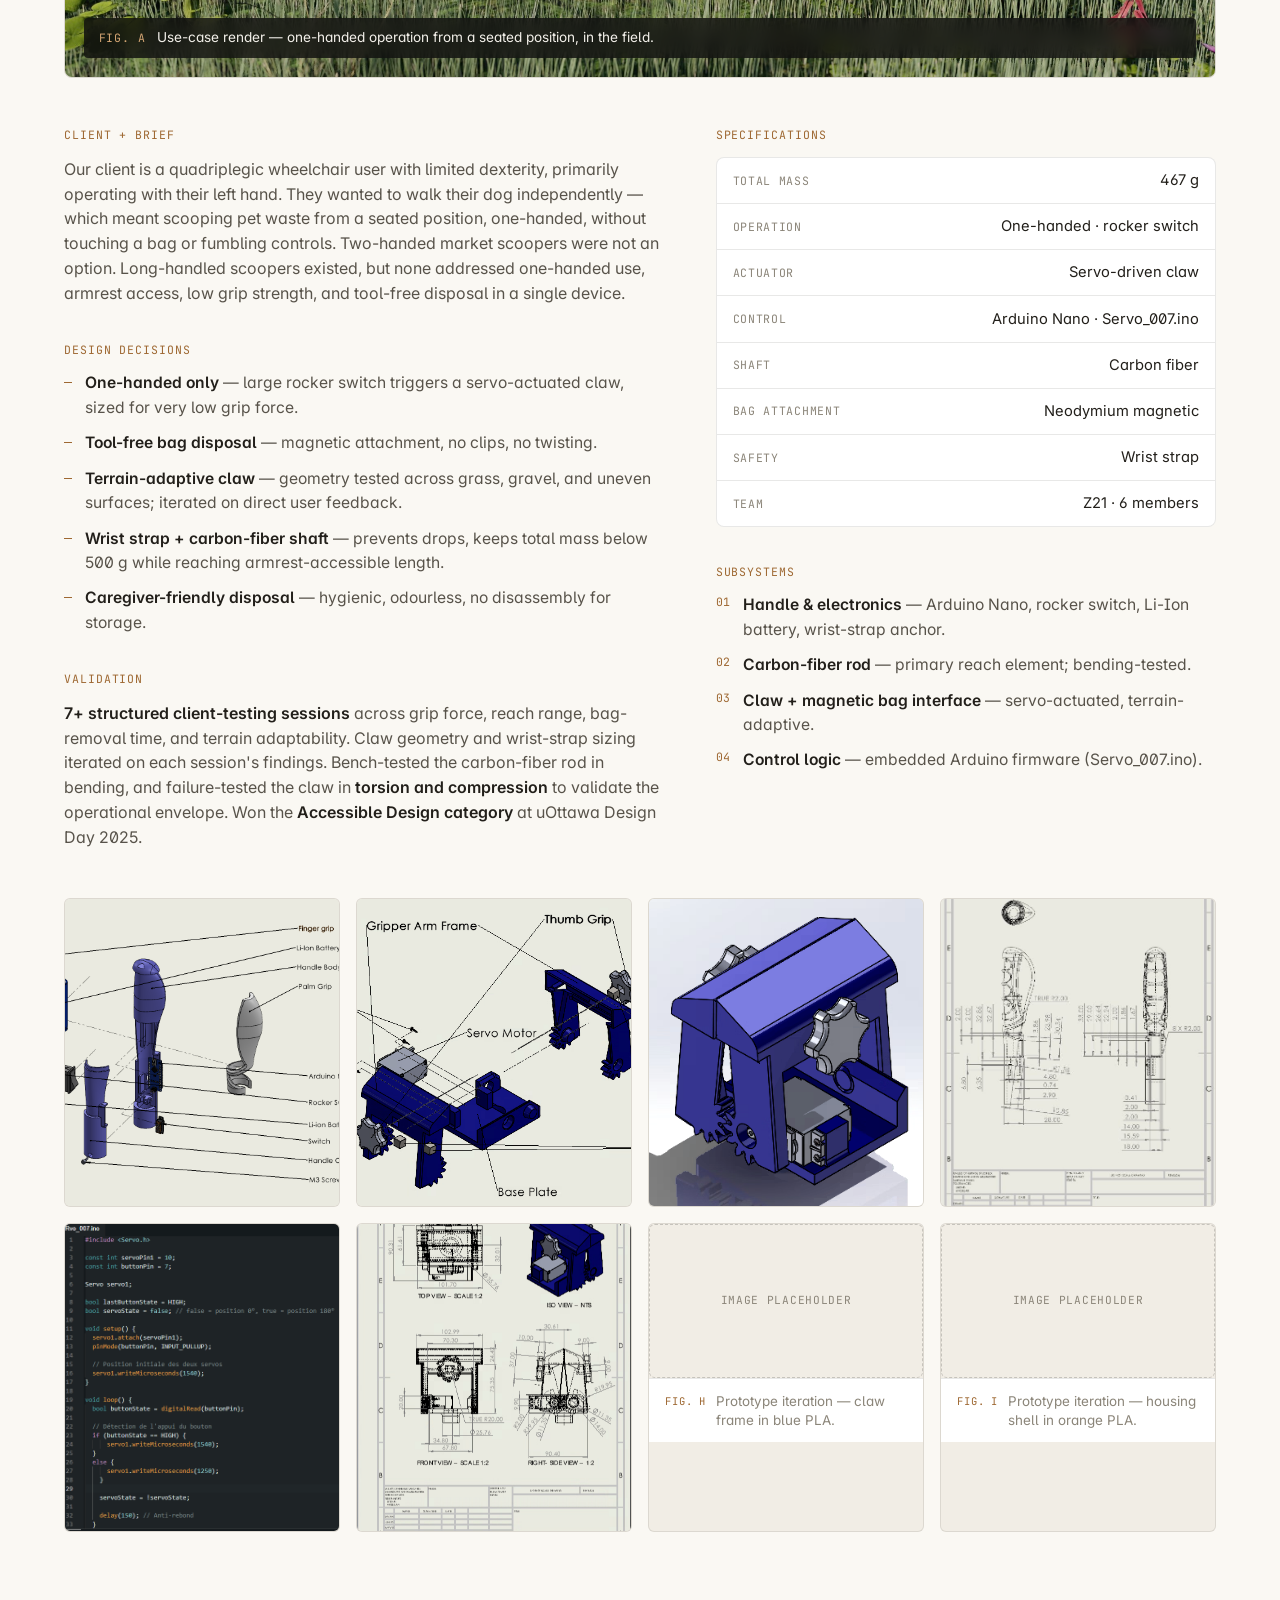
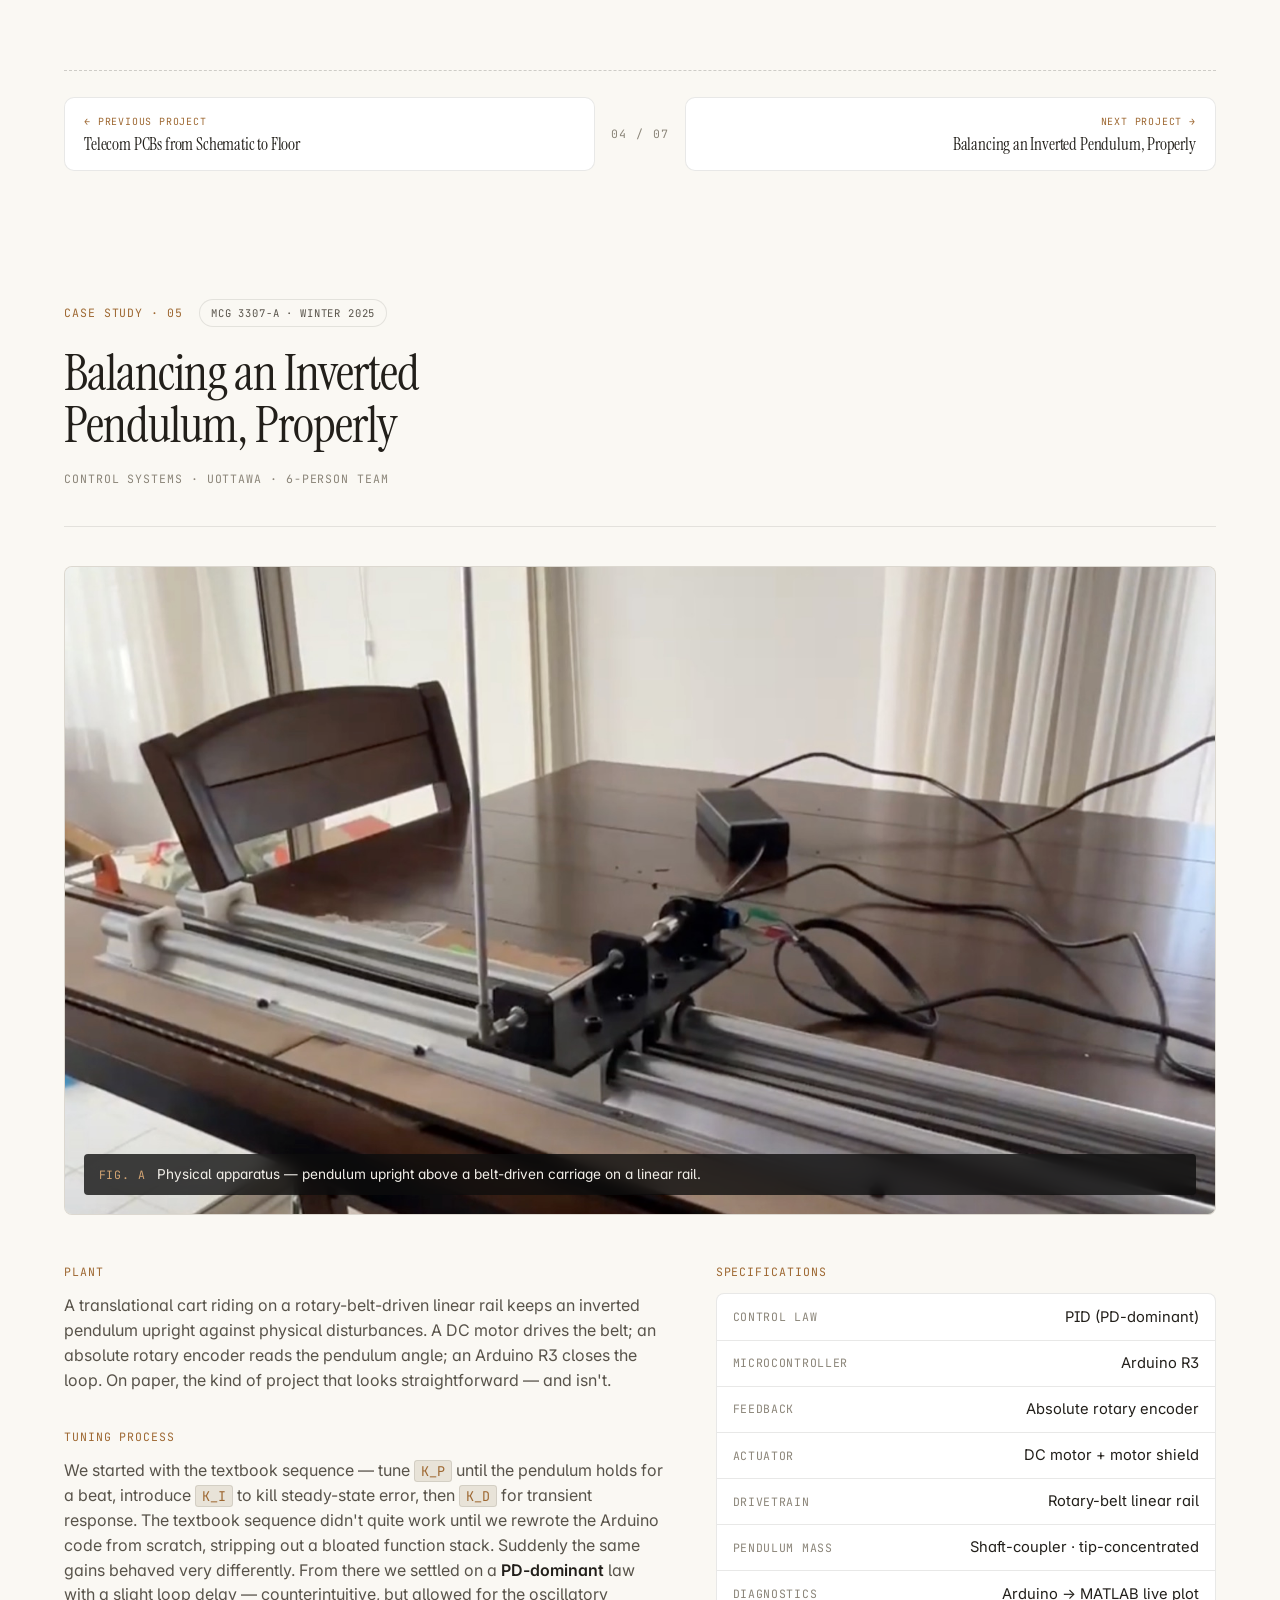
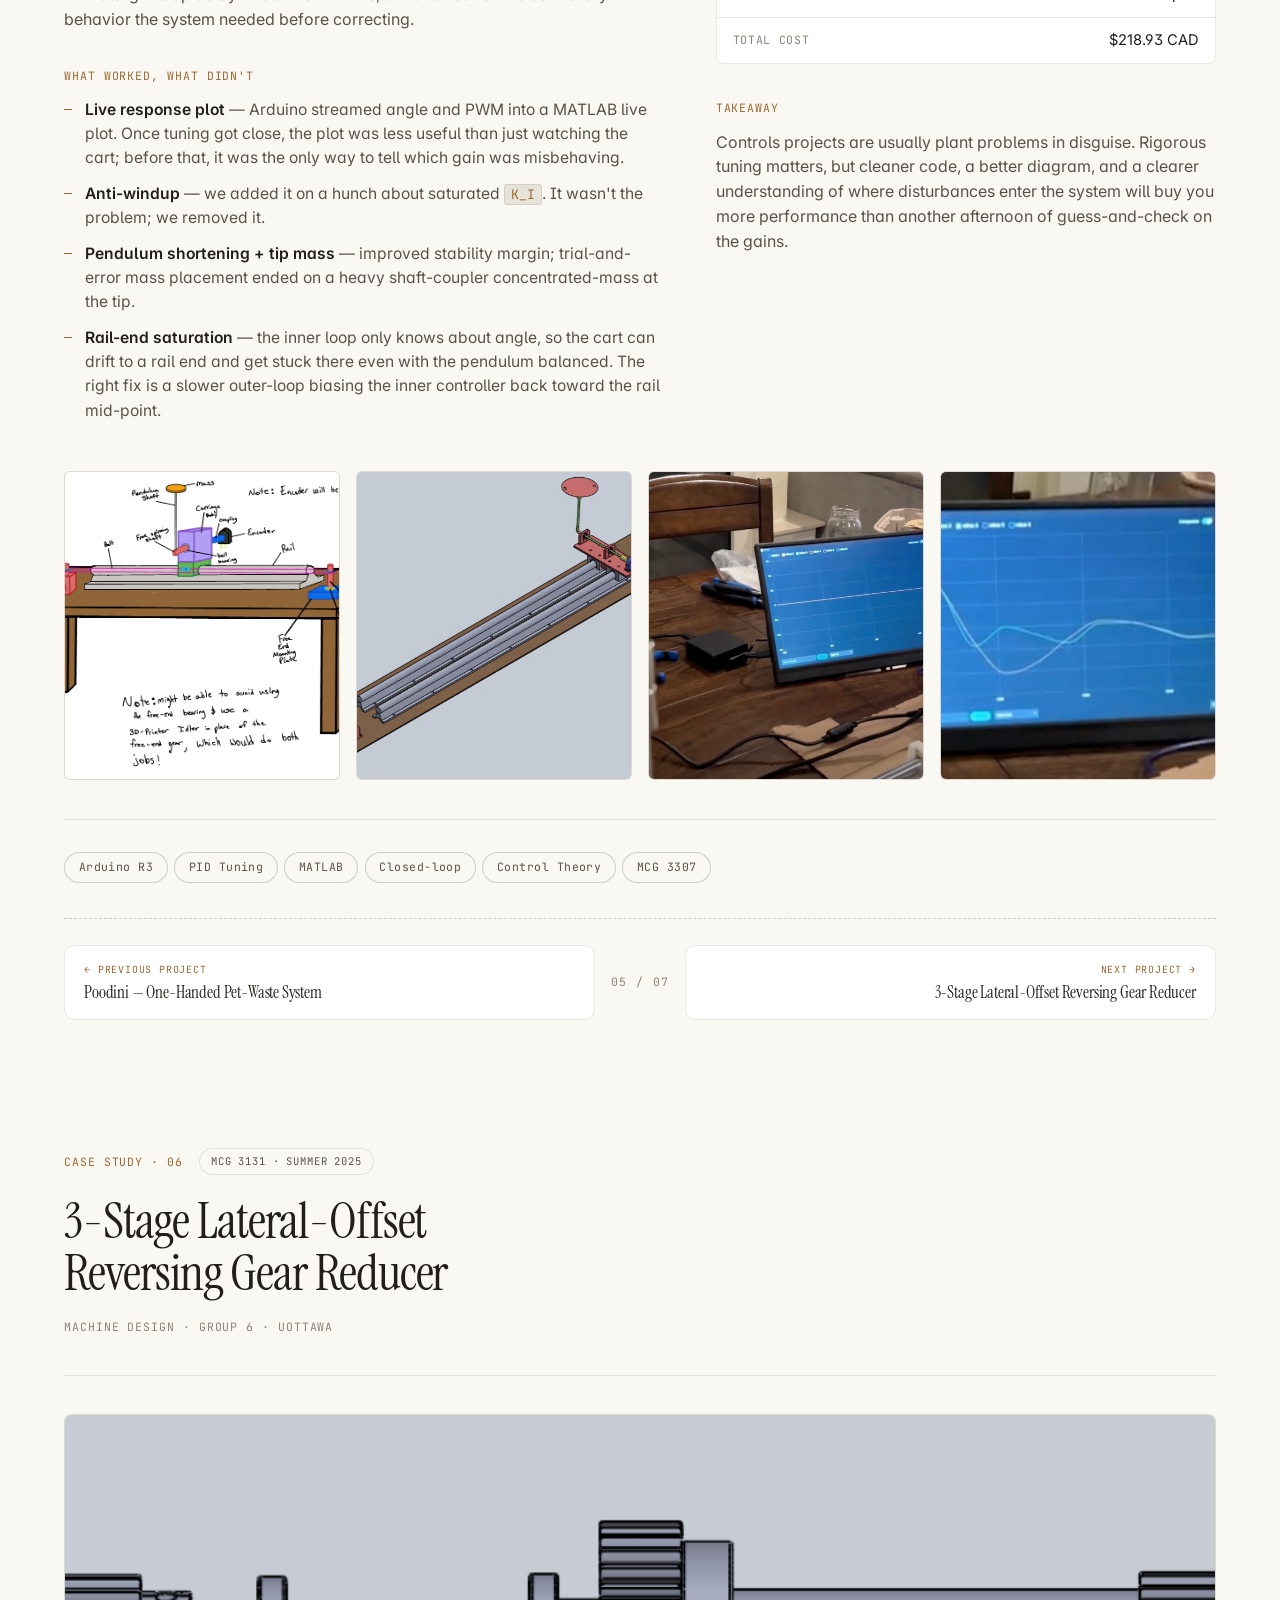
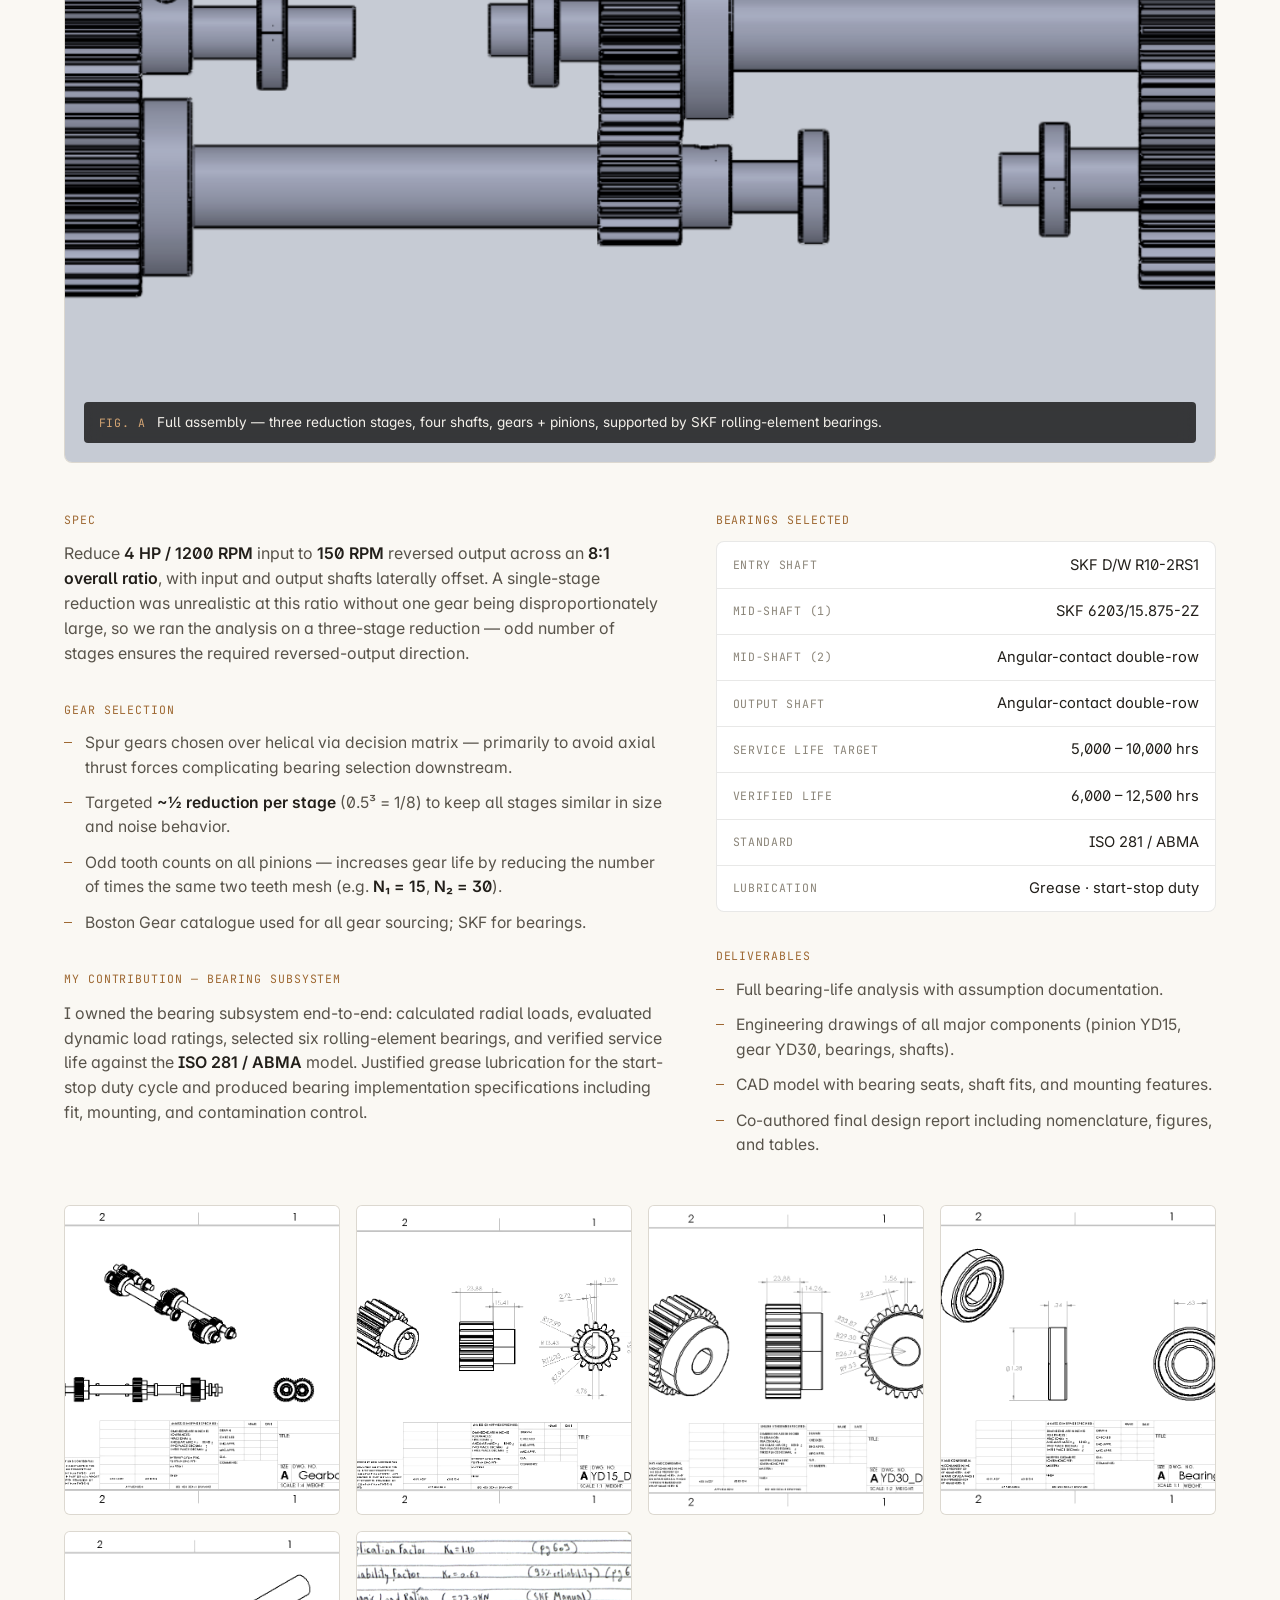
==== commit 50d77ac0: "Update index.html" ====
--- a/index.html
+++ b/index.html
@@ -54,7 +54,7 @@
   <link rel="preconnect" href="https://fonts.googleapis.com" />
   <link rel="preconnect" href="https://fonts.gstatic.com" crossorigin />
   <link href="https://fonts.googleapis.com/css2?family=Inter:wght@300;400;500;600;700&family=Instrument+Serif:ital@0;1&family=JetBrains+Mono:wght@300;400;500&display=swap" rel="stylesheet" />
-  <link rel="stylesheet" href="styles.css" />
+  <link rel="stylesheet" href="styles.css?v=9" />
 </head>
 <body>
 
@@ -1306,6 +1306,6 @@
     </div>
   </footer>
 
-  <script src="script.js"></script>
+  <script src="script.js?v=9"></script>
 </body>
 </html>
